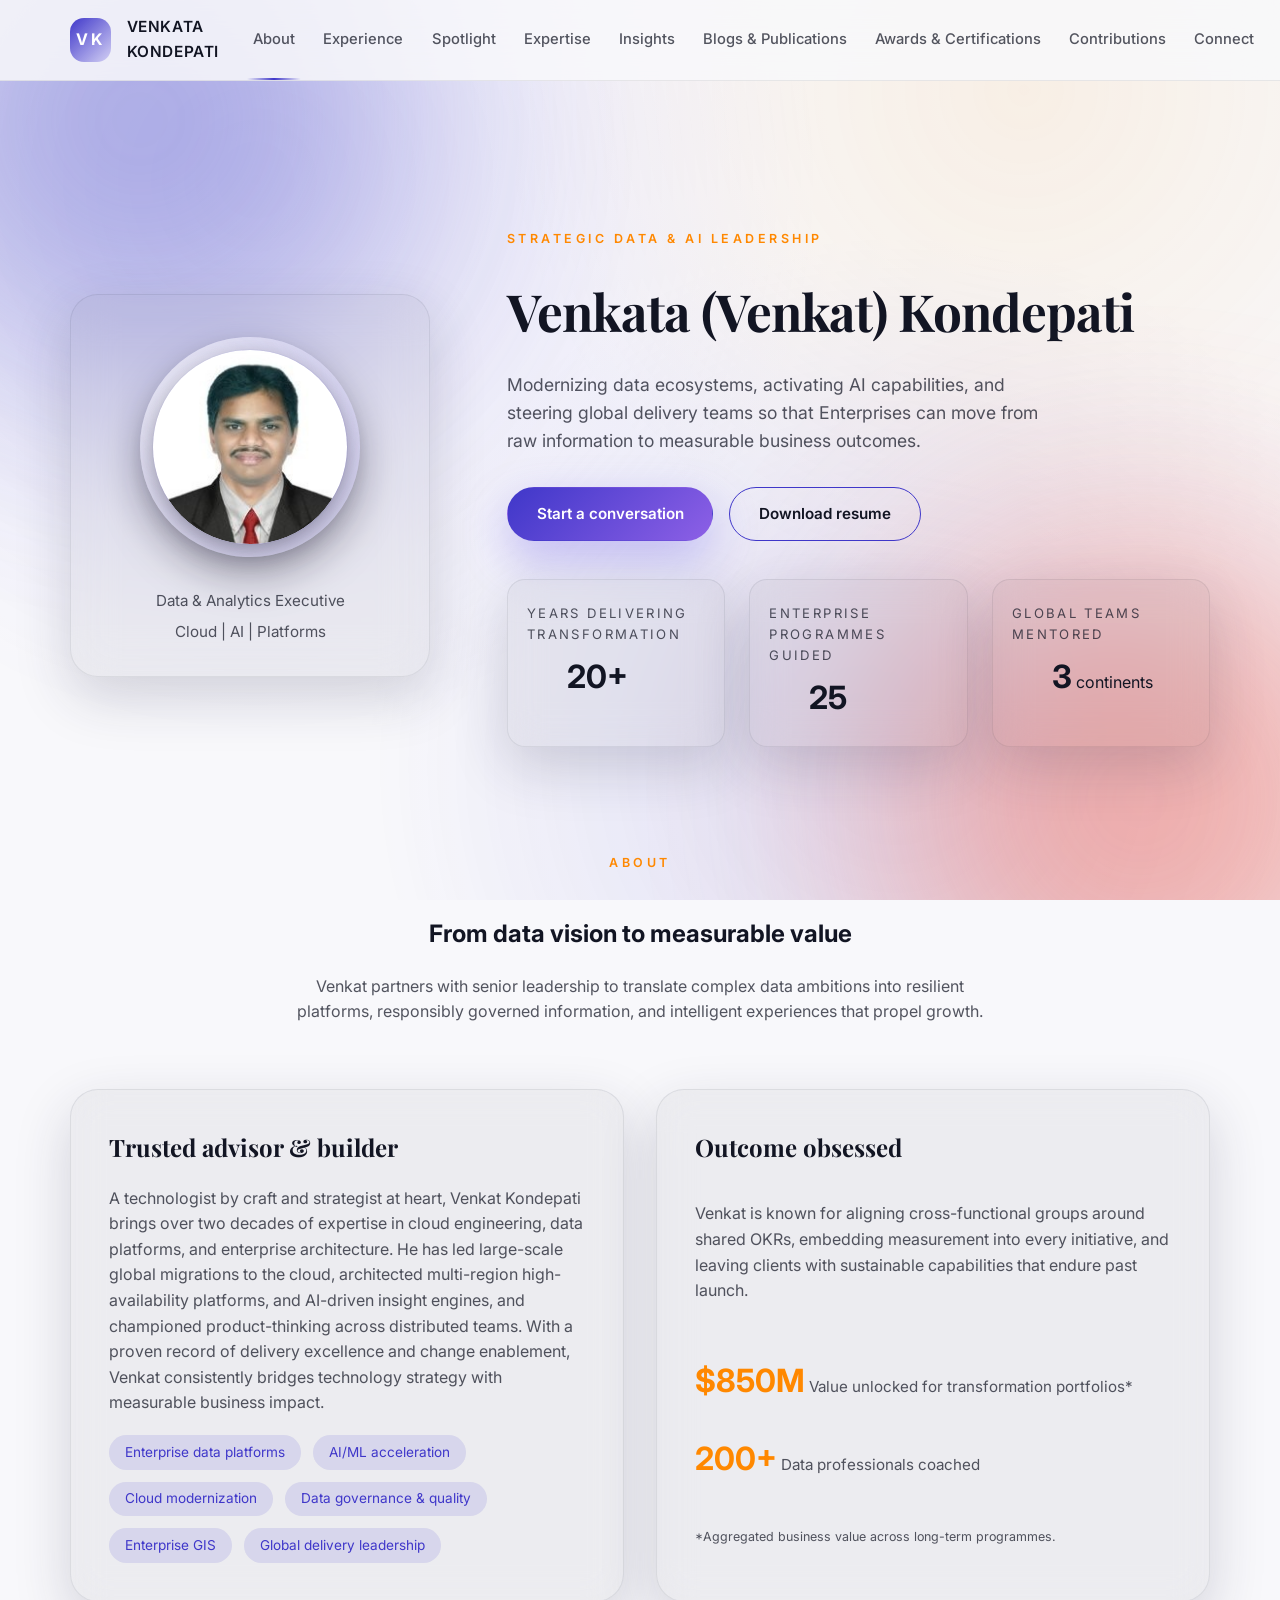
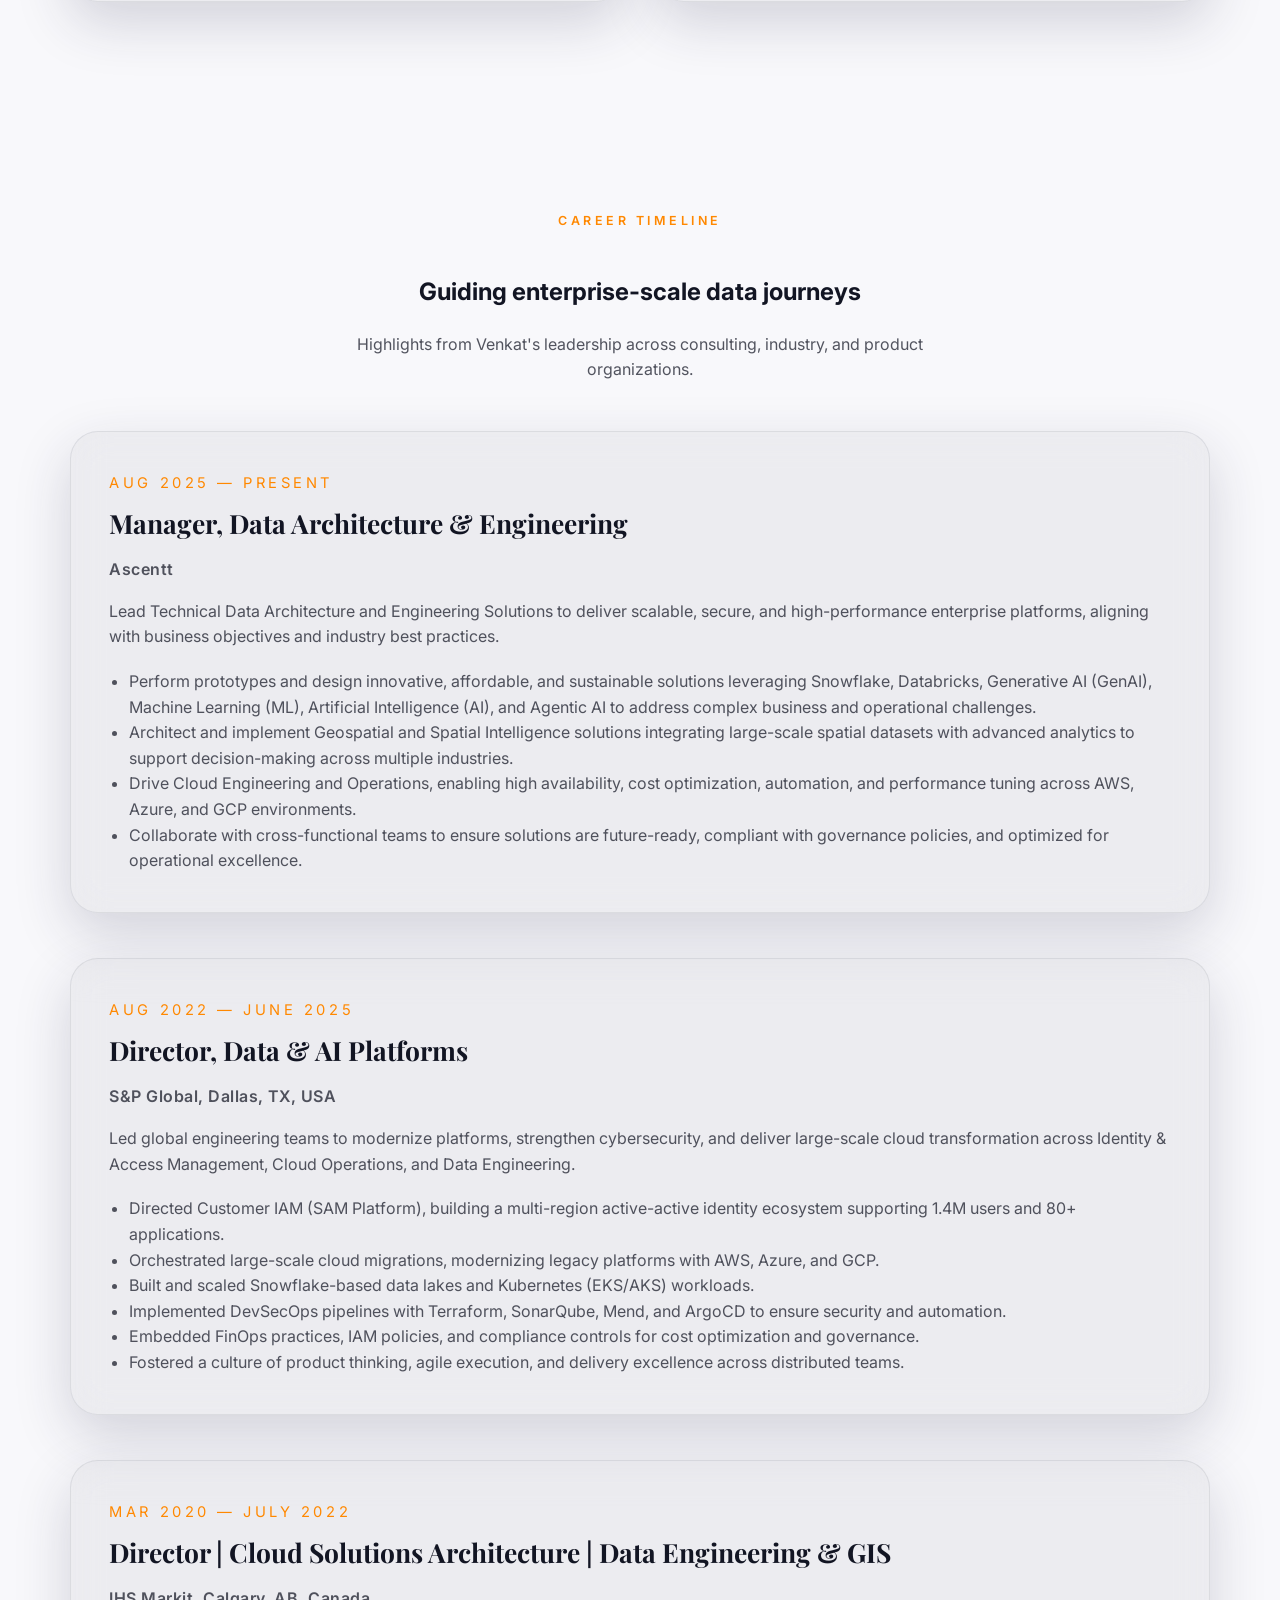
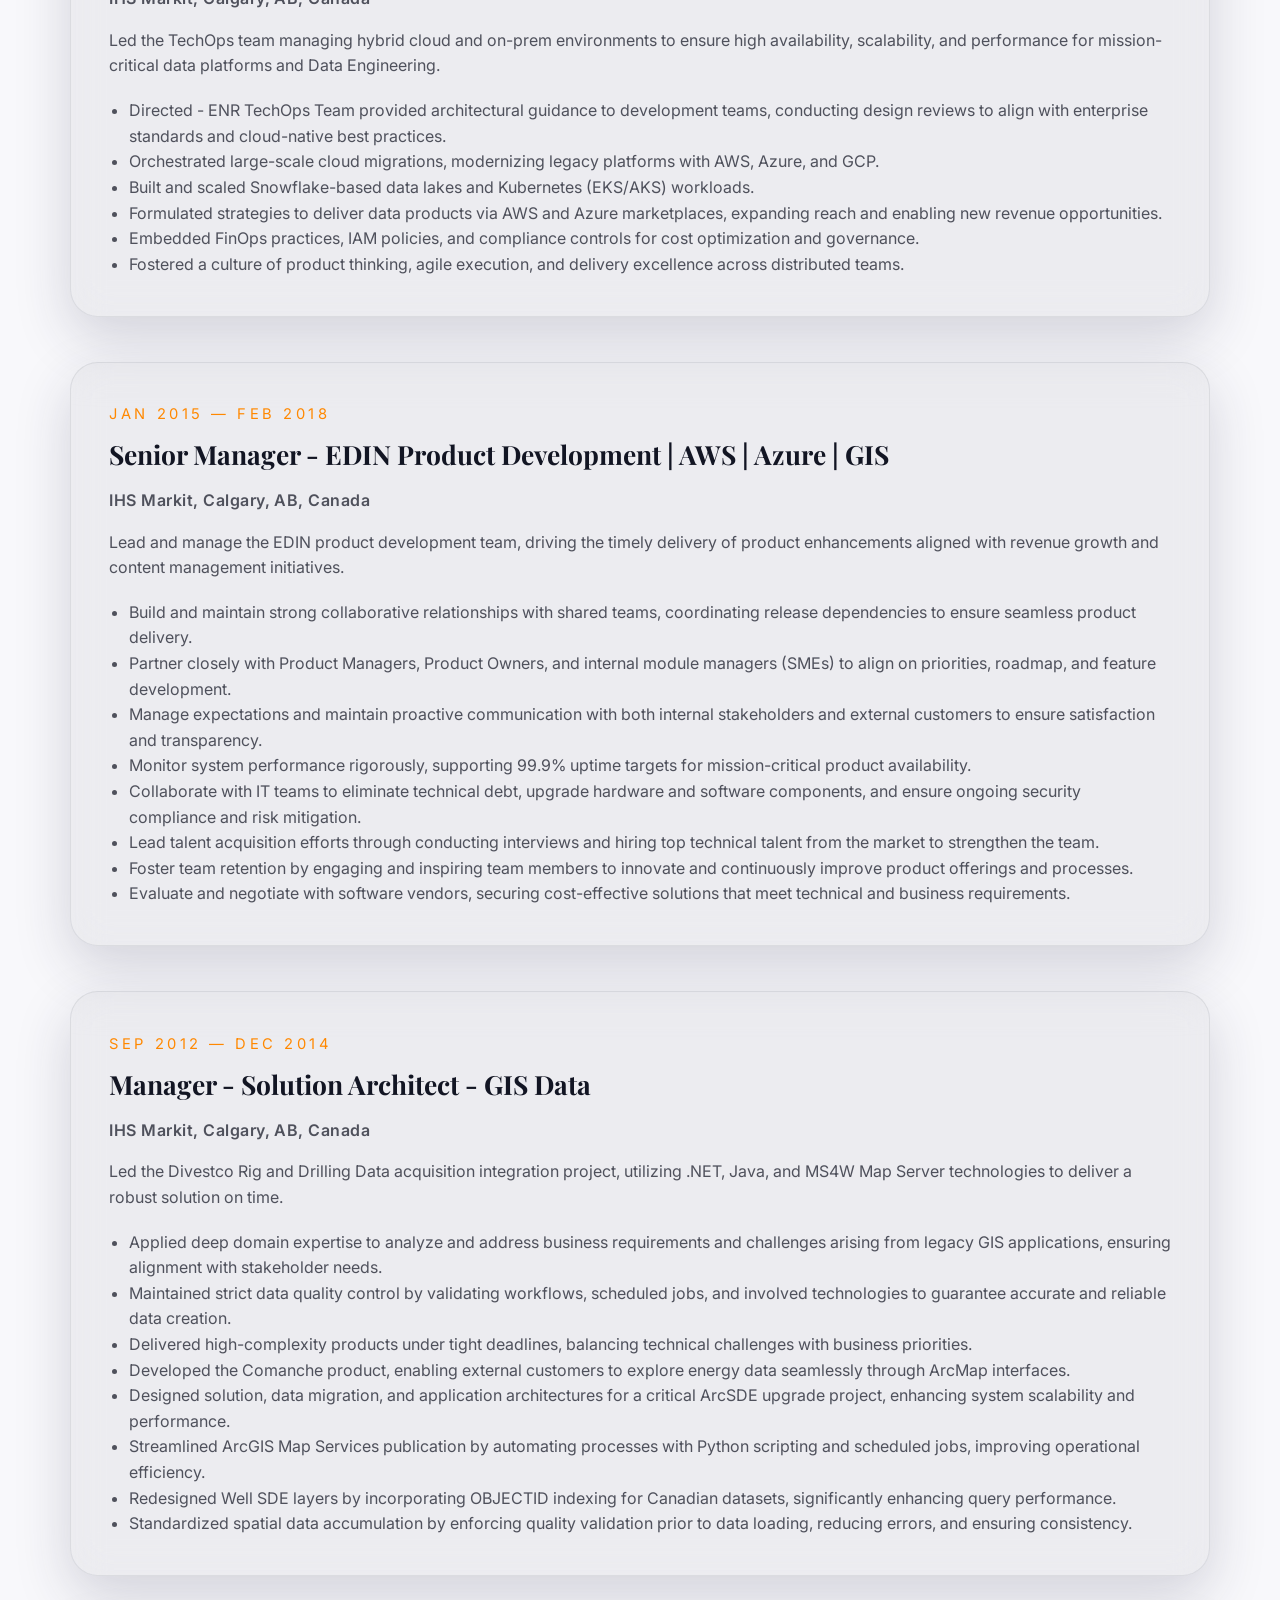
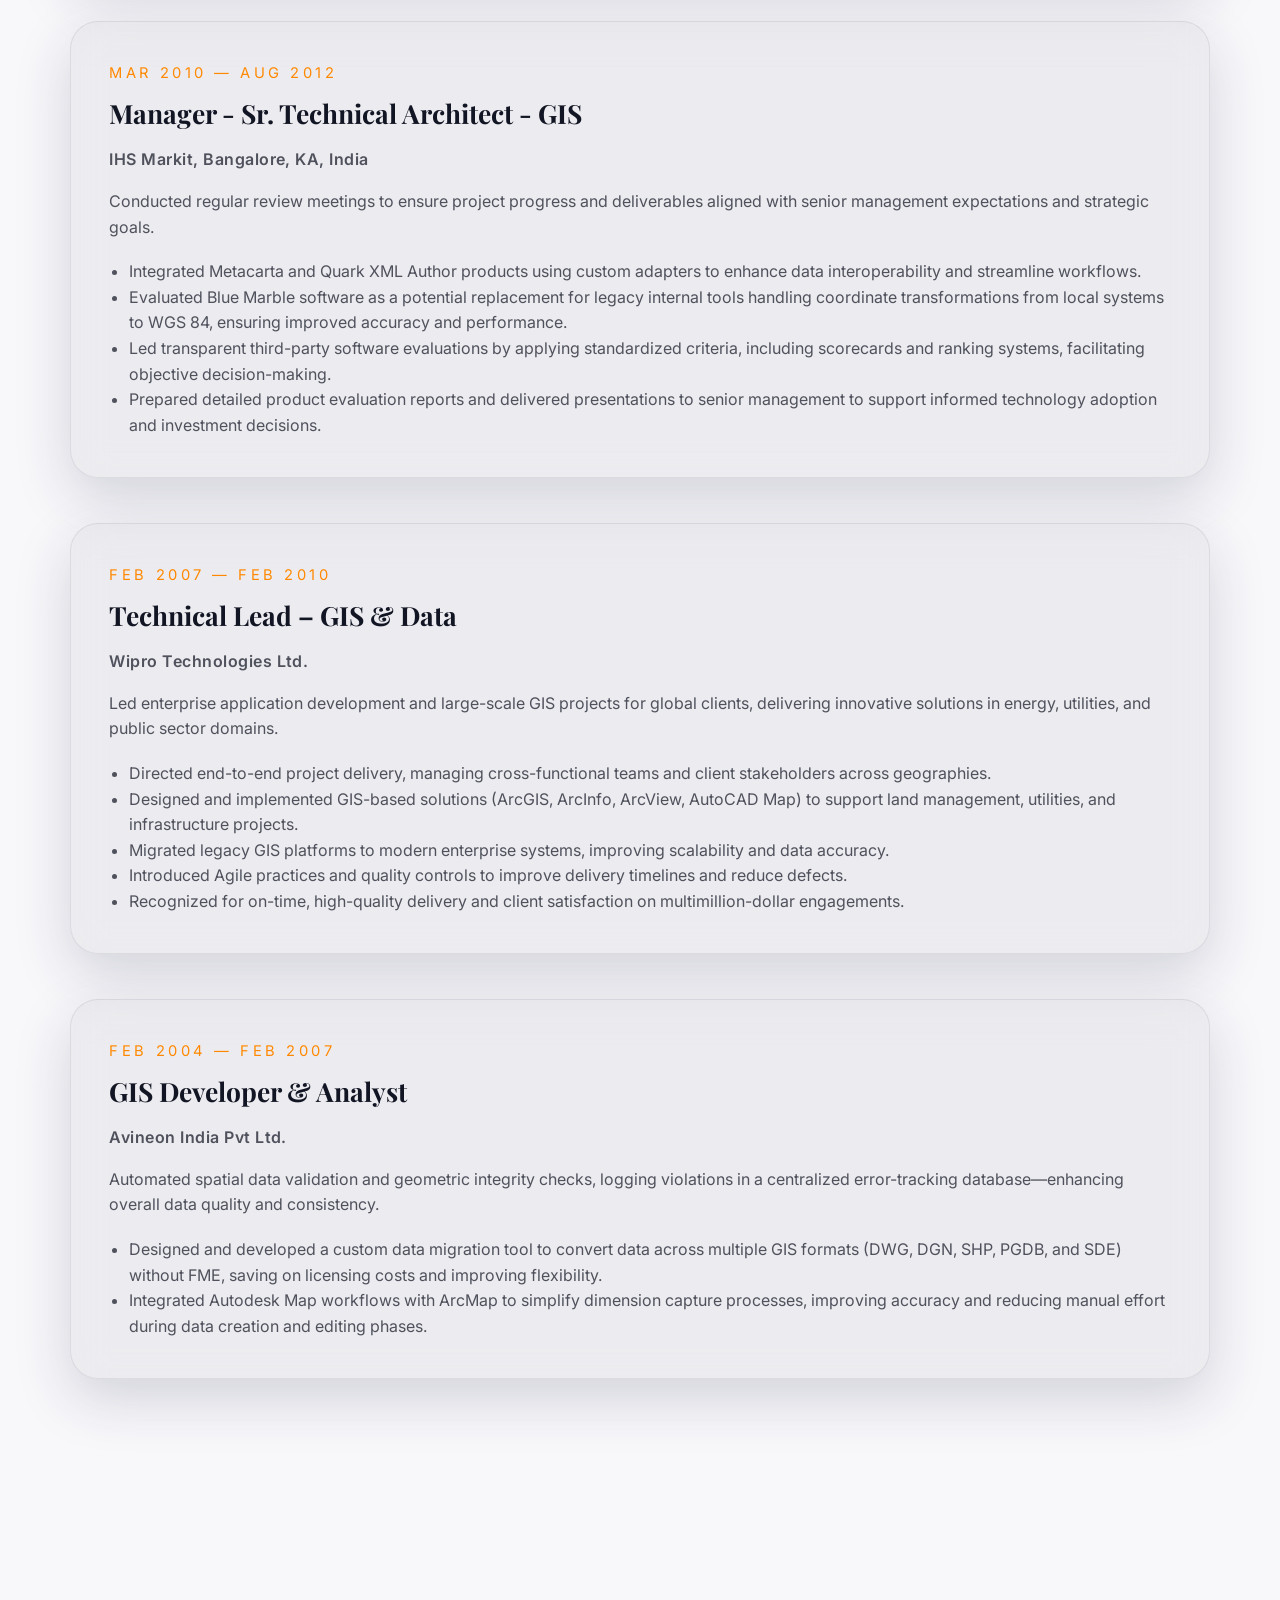
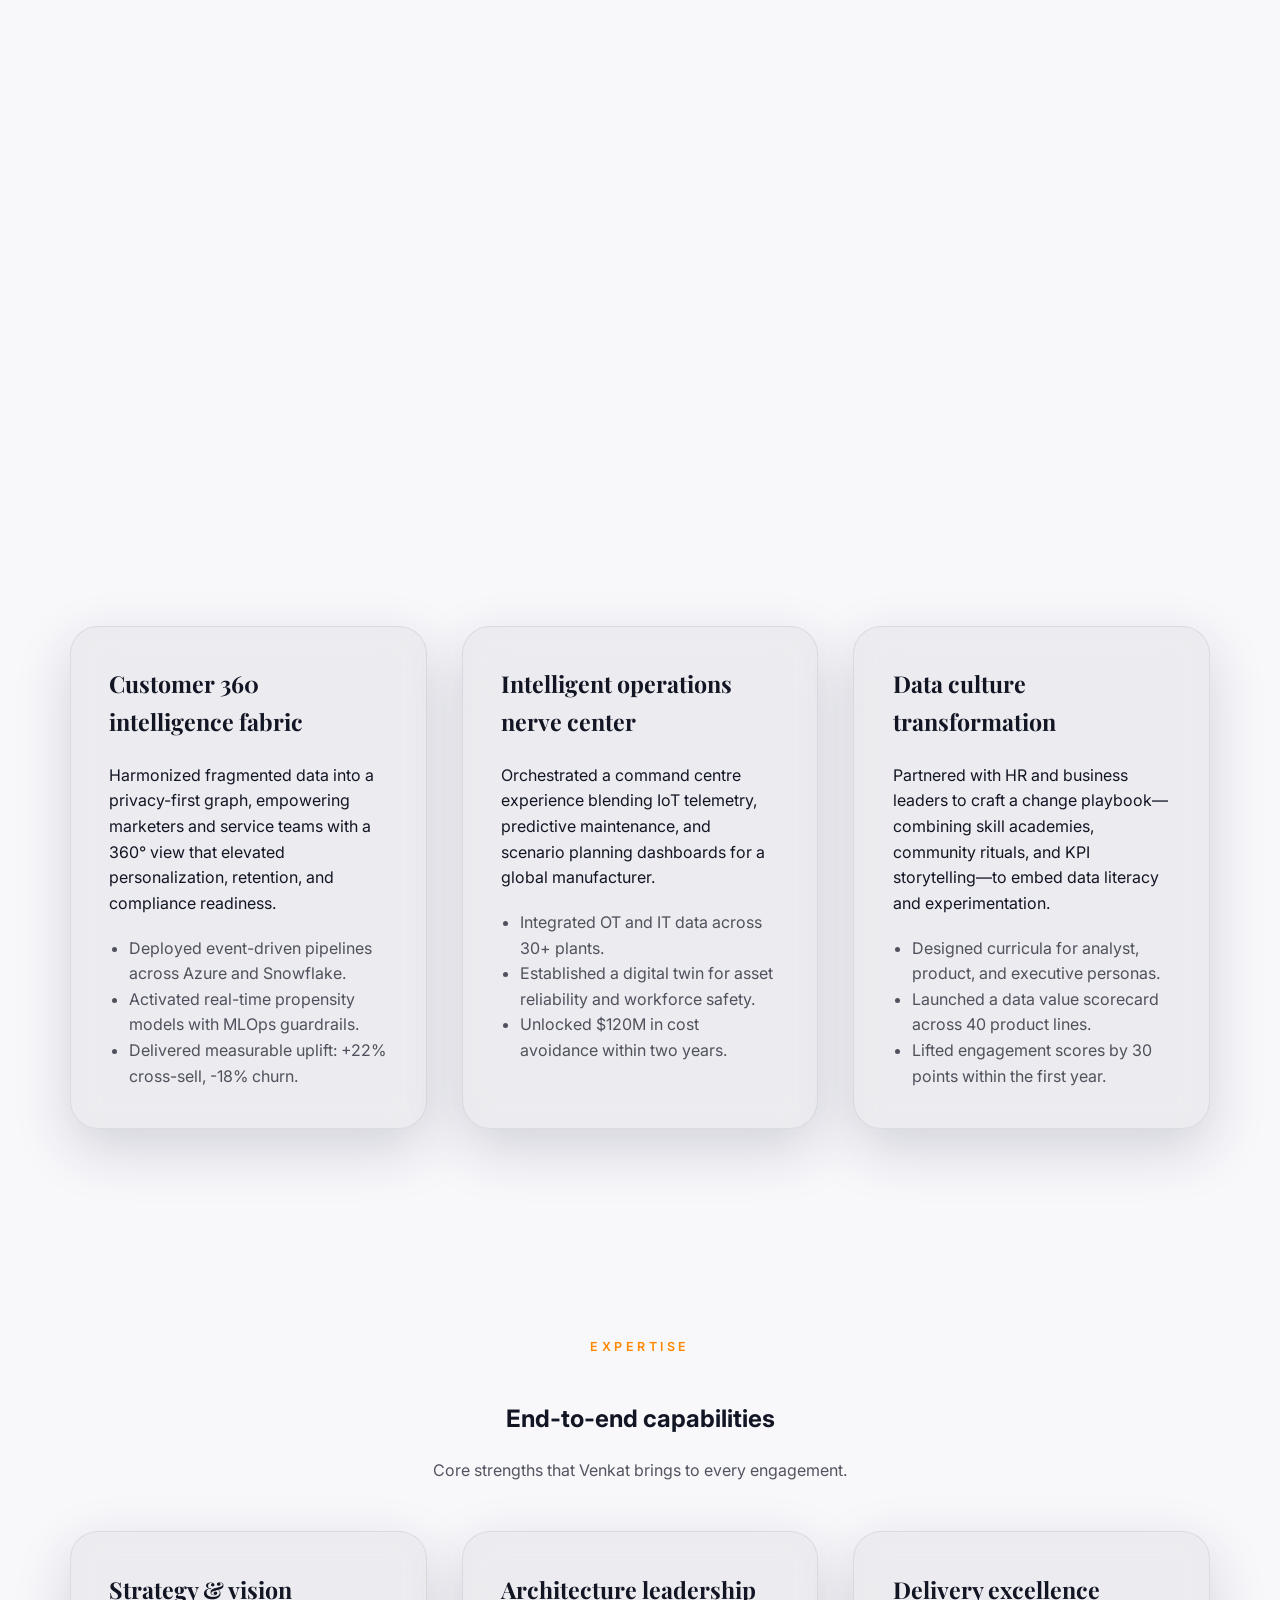
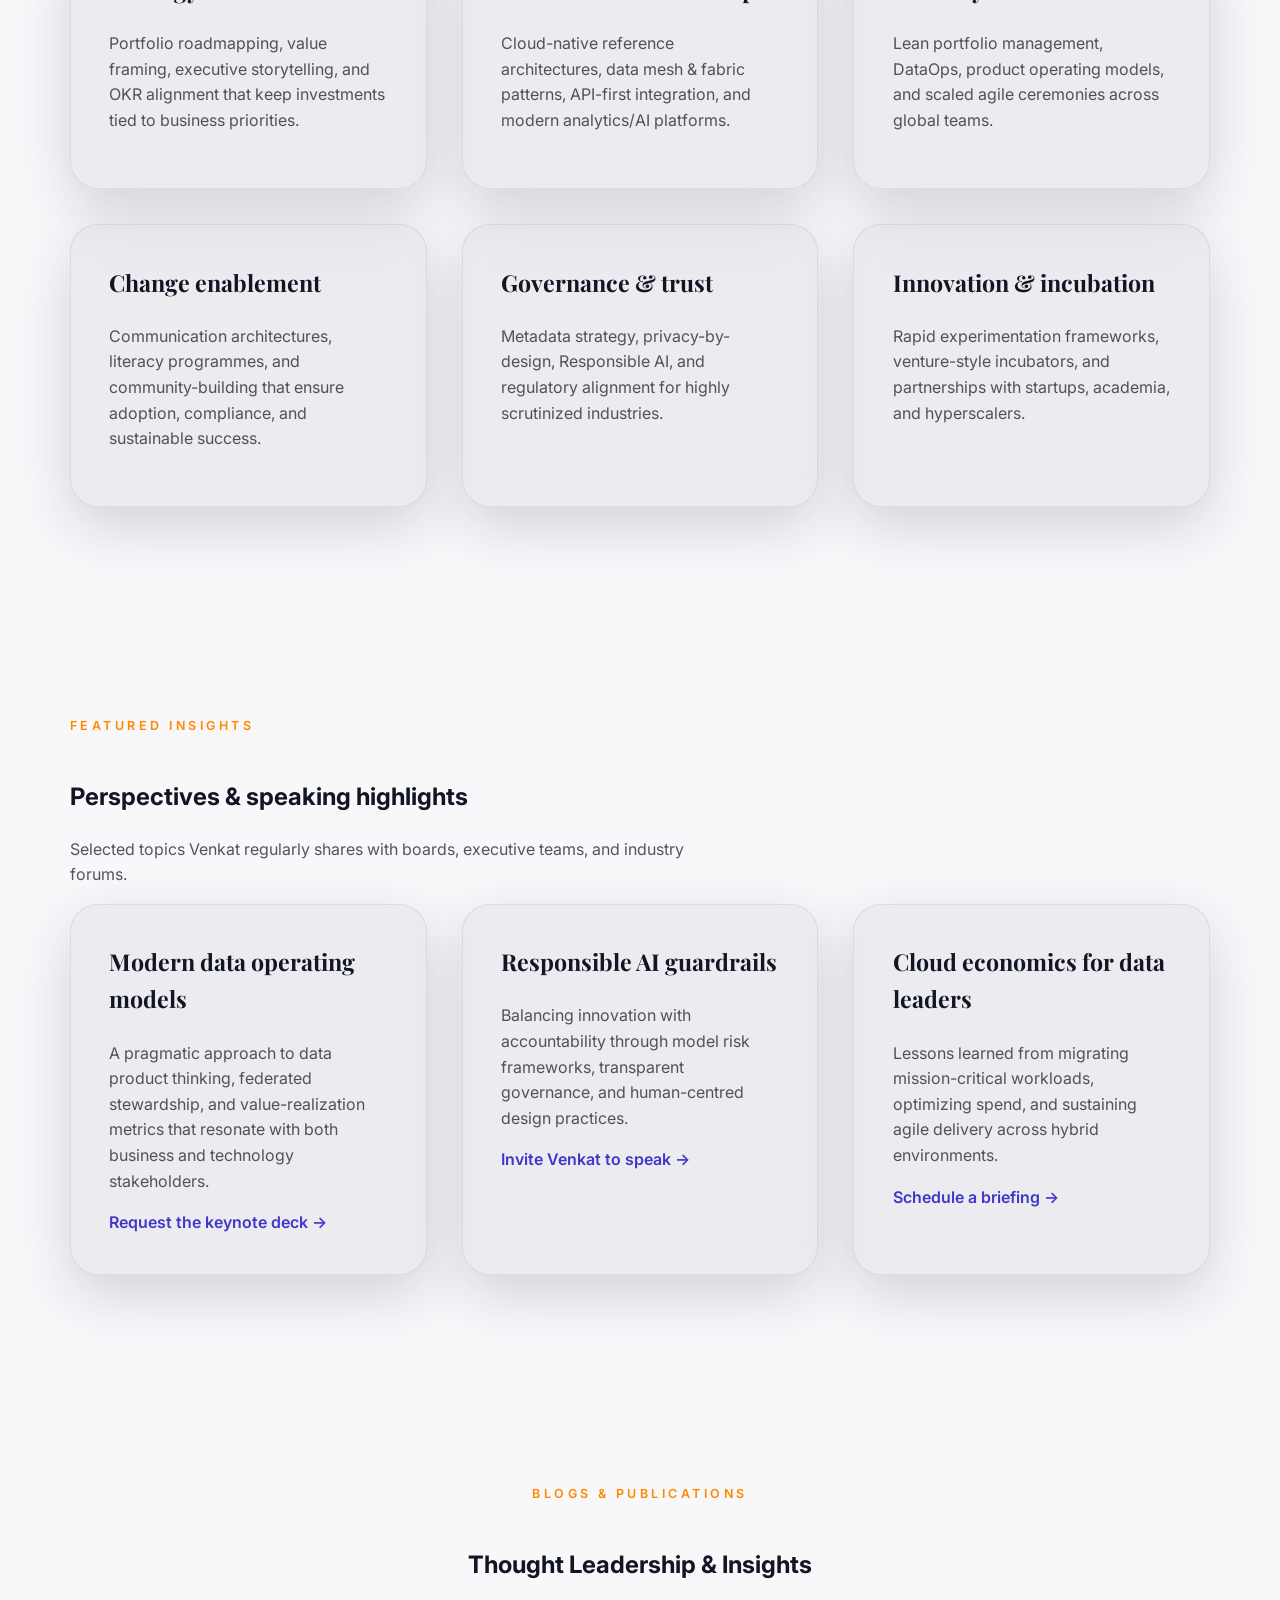
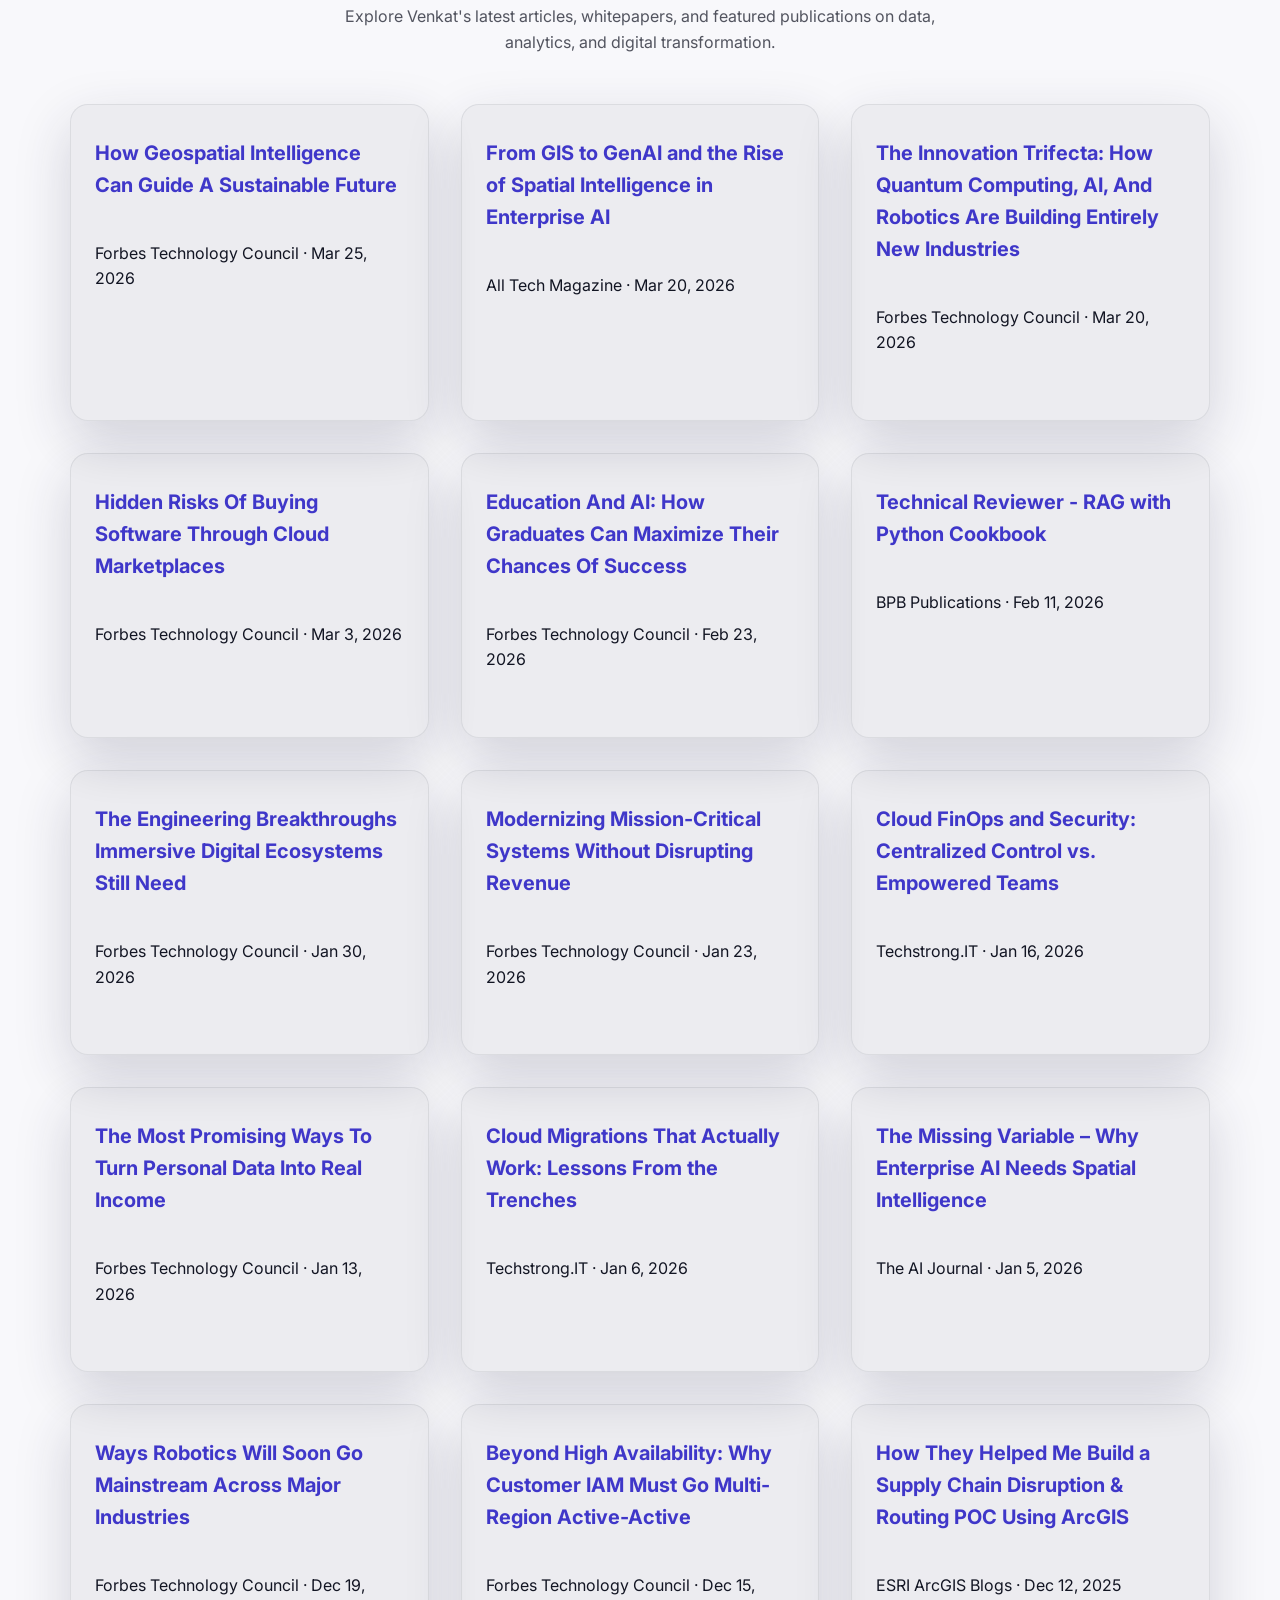
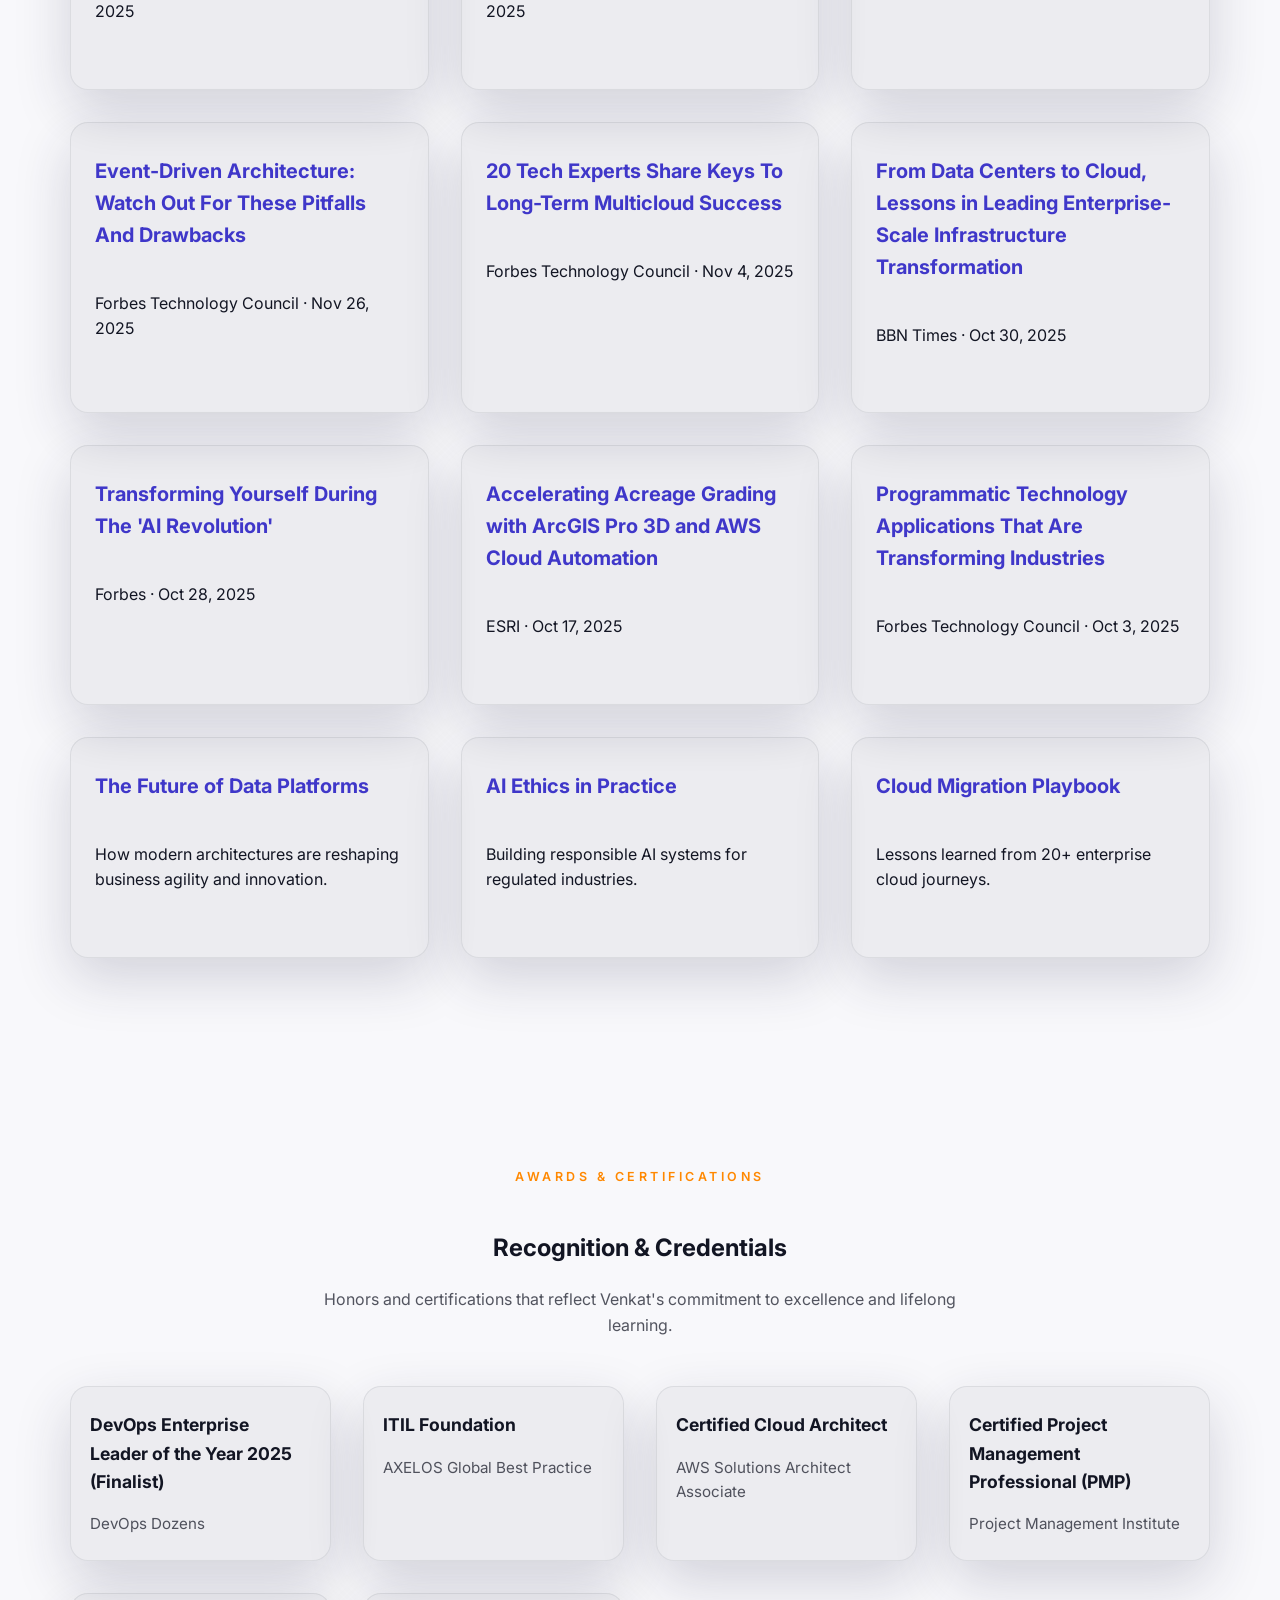
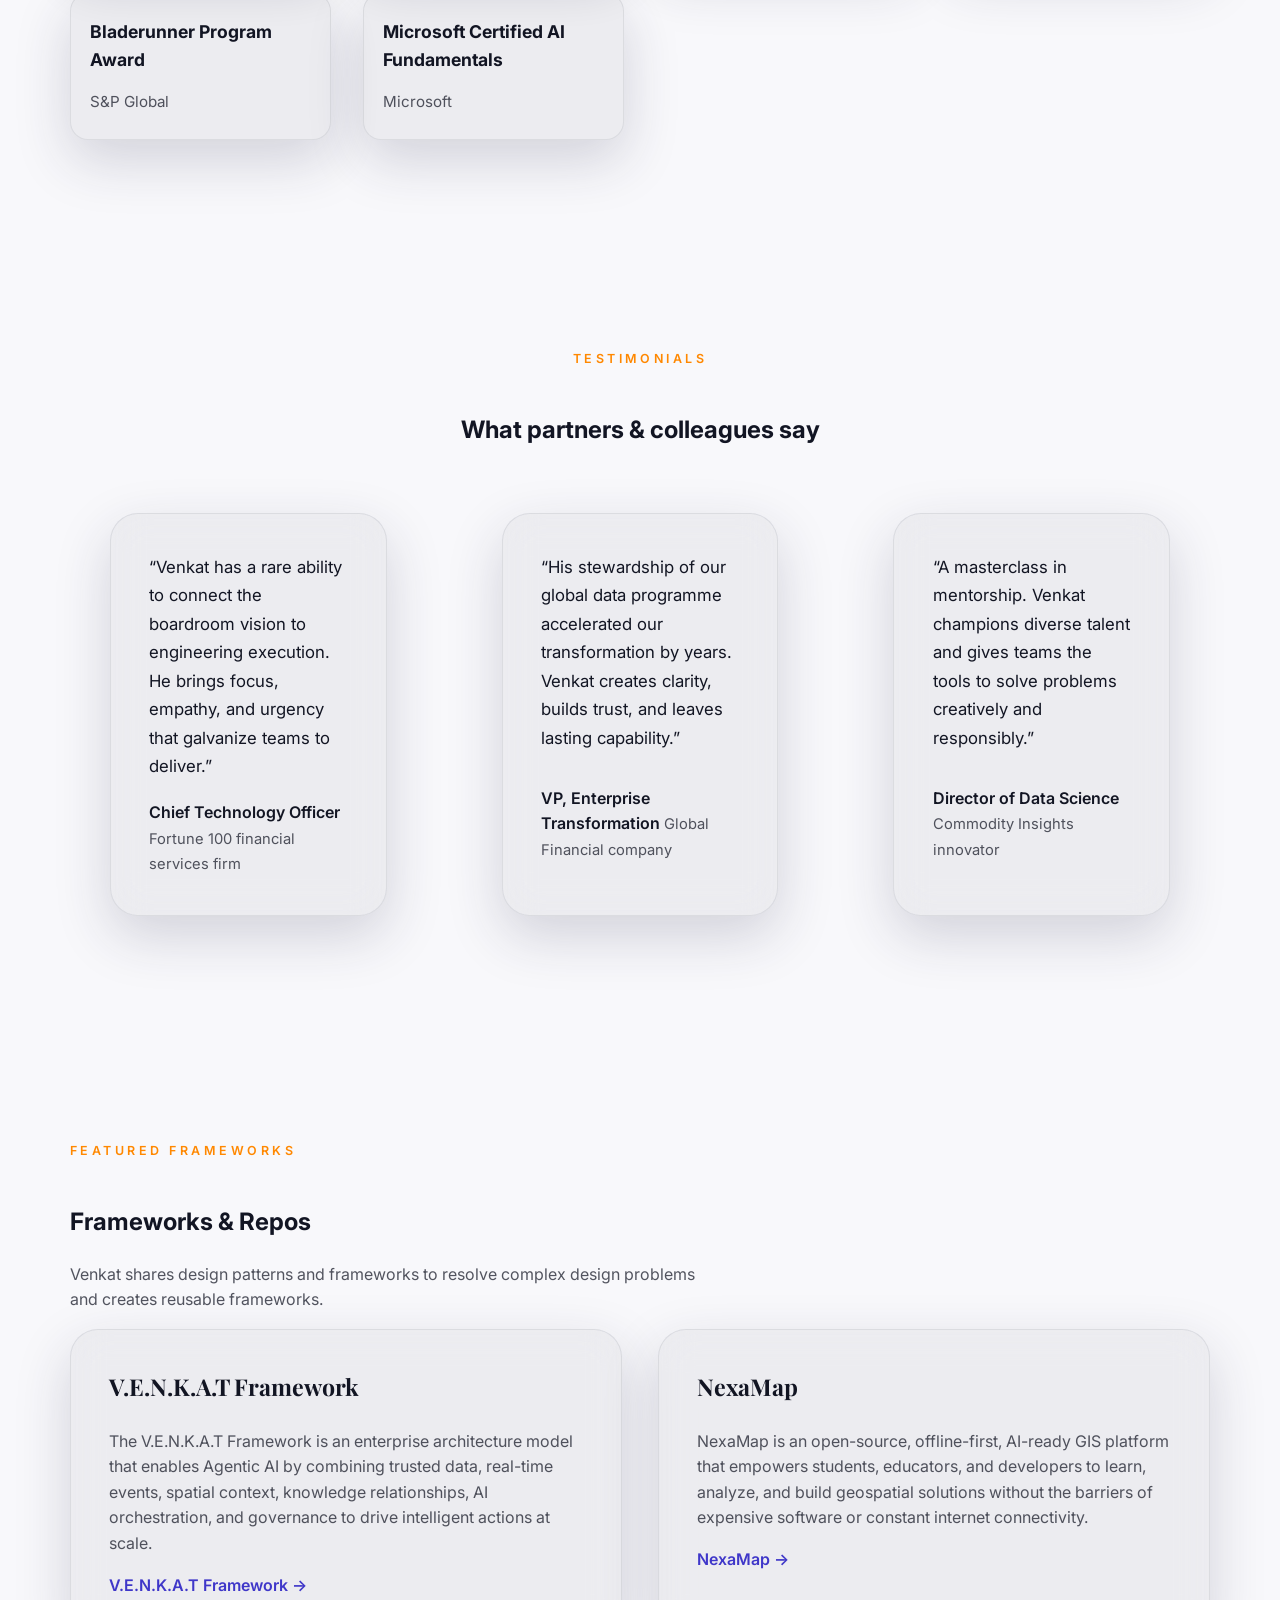
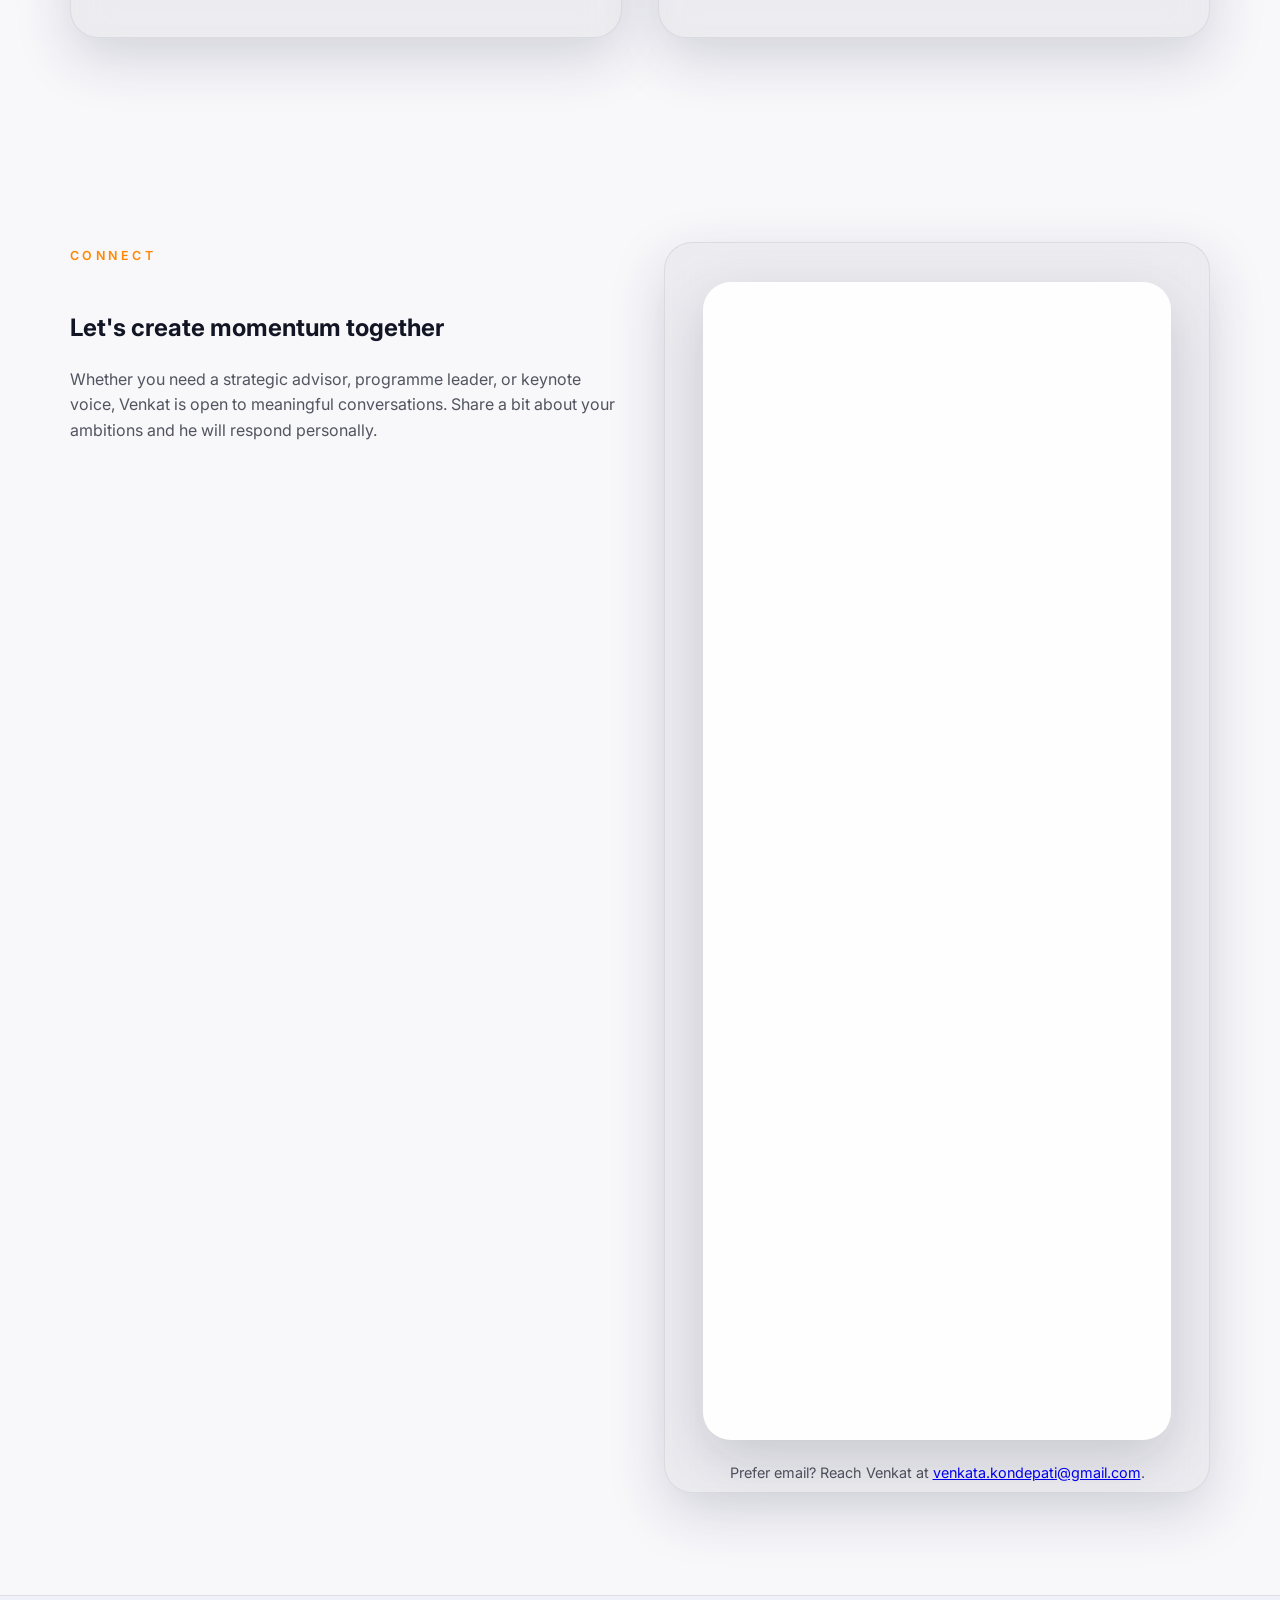
==== index.html @ 0f09ebf2 "Update index.html" ====
<!DOCTYPE html>
<html lang="en" data-theme="light">

<head>
  <meta charset="utf-8" />
  <meta name="viewport" content="width=device-width, initial-scale=1" />
  <meta name="description"
    content="Portfolio website for Venkata (Venkat) Kondepati – data, analytics, and cloud transformation leader." />
  <title>Venkata Kondepati | Data &amp; Cloud Transformation Leader</title>
  <link rel="preconnect" href="https://fonts.googleapis.com" />
  <link rel="preconnect" href="https://fonts.gstatic.com" crossorigin />
  <link
    href="https://fonts.googleapis.com/css2?family=Inter:wght@300;400;500;600;700;900&family=Playfair+Display:wght@600;700&display=swap"
    rel="stylesheet" />
  <link rel="stylesheet" href="styles/main.css" />
  <link rel="icon" type="image/svg+xml" href="assets/favicon.svg" />
  <!-- Google tag (gtag.js) -->
  <script async src="https://www.googletagmanager.com/gtag/js?id=G-1QDC946LR4"></script>
  <script>
    window.dataLayer = window.dataLayer || [];
    function gtag(){dataLayer.push(arguments);}
    gtag('js', new Date());

    gtag('config', 'G-1QDC946LR4');
  </script>
</head>

<body>
  <div class="page-background" aria-hidden="true">
    <div class="gradient gradient-one"></div>
    <div class="gradient gradient-two"></div>
    <div class="noise"></div>
  </div>

  <header class="site-header">
    <div class="container header-container">
      <a class="brand" href="#hero" aria-label="Venkata Kondepati home">
        <span class="brand-symbol">VK</span>
        <span class="brand-text">Venkata Kondepati</span>
      </a>
      <button class="nav-toggle" type="button" aria-expanded="false" aria-controls="primary-navigation">
        <span class="sr-only">Toggle navigation</span>
        <span class="nav-toggle-bar"></span>
        <span class="nav-toggle-bar"></span>
        <span class="nav-toggle-bar"></span>
      </button>
      <nav id="primary-navigation" class="site-nav" aria-label="Primary navigation">
        <ul>
          <li><a href="#about">About</a></li>
          <li><a href="#experience">Experience</a></li>
          <li><a href="#spotlight">Spotlight</a></li>
          <li><a href="#expertise">Expertise</a></li>
          <li><a href="#insights">Insights</a></li>
          <li><a href="#blogs">Blogs & Publications</a></li>
          <li><a href="#awards">Awards & Certifications</a></li>
          <li><a href="#frameworks">Contributions</a></li>
          <li><a href="#contact">Connect</a></li>
        </ul>
        <button id="theme-toggle" class="theme-toggle" type="button" aria-label="Toggle dark mode">
          <span class="theme-icon">🌙</span>
        </button>
      </nav>
    </div>
  </header>

  <main>
    <section id="hero" class="hero">
      <div class="container hero-container">
        <div class="hero-portrait" aria-label="Stylised portrait of Venkata Kondepati">
          <div class="portrait-card">
            <div class="portrait-ring">
              <div class="portrait-glow"></div>
              <div class="portrait-image">
                <img src="assets/venkat.jpg" alt="Venkata Kondepati portrait" />
              </div>
            </div>
            <div class="portrait-caption">
              <span>Data &amp; Analytics Executive</span>
              <span>Cloud | AI | Platforms</span>
            </div>
          </div>
        </div>
        <div class="hero-intro">
          <span class="eyebrow">Strategic data &amp; AI leadership</span>
          <h1>Venkata (Venkat) Kondepati</h1>
          <p>
            Modernizing data ecosystems, activating AI capabilities, and steering global delivery teams so that
            Enterprises can move from raw information to measurable business outcomes.
          </p>
          <div class="hero-actions">
            <a class="button primary" href="#contact">Start a conversation</a>
            <a class="button ghost" href="assets/venkata-kondepati-resume.pdf" download>Download resume</a>
          </div>
          <dl class="hero-stats" aria-label="Career highlights">
            <div>
              <dt>Years delivering transformation</dt>
              <dd><span class="stat-number">20+</span></dd>
            </div>
            <div>
              <dt>Enterprise programmes guided</dt>
              <dd><span class="stat-number">25</span></dd>
            </div>
            <div>
              <dt>Global teams mentored</dt>
              <dd><span class="stat-number">3</span> continents</dd>
            </div>
          </dl>
        </div>
      </div>
    </section>

    <section id="about" class="section about">
      <div class="container">
        <div class="section-header">
          <span class="eyebrow">About</span>
          <h2>From data vision to measurable value</h2>
          <p>
            Venkat partners with senior leadership to translate complex data ambitions into resilient
            platforms, responsibly governed information, and intelligent experiences that propel growth.
          </p>
        </div>
        <div class="section-body">
          <article class="about-card">
            <h3>Trusted advisor &amp; builder</h3>
            <p>
              A technologist by craft and strategist at heart, Venkat Kondepati brings over two decades of expertise in
              cloud engineering, data platforms,
              and enterprise architecture. He has led large-scale global migrations to the cloud, architected
              multi-region high-availability platforms, and
              AI-driven insight engines, and championed product-thinking across distributed teams. With a proven record
              of delivery excellence and
              change enablement, Venkat consistently bridges technology strategy with measurable business impact.
            </p>
            <ul class="chip-list">
              <li>Enterprise data platforms</li>
              <li>AI/ML acceleration</li>
              <li>Cloud modernization</li>
              <li>Data governance &amp; quality</li>
              <li>Enterprise GIS</li>
              <li>Global delivery leadership</li>
            </ul>
          </article>
          <article class="about-card">
            <h3>Outcome obsessed</h3>
            <p>
              Venkat is known for aligning cross-functional groups around shared OKRs, embedding measurement into
              every initiative, and leaving clients with sustainable capabilities that endure past launch.
            </p>
            <div class="impact-grid">
              <div>
                <span class="impact-number">$850M</span>
                <span class="impact-caption">Value unlocked for transformation portfolios*</span>
              </div>
              <div>
                <span class="impact-number">200+</span>
                <span class="impact-caption">Data professionals coached</span>
              </div>
            </div>
            <p class="footnote">*Aggregated business value across long-term programmes.</p>
          </article>
        </div>
      </div>
    </section>

    <section id="experience" class="section experience">
      <div class="container">
        <div class="section-header centered">
          <span class="eyebrow">Career timeline</span>
          <h2>Guiding enterprise-scale data journeys</h2>
          <p>
            Highlights from Venkat's leadership across consulting, industry, and product organizations.
          </p>
        </div>
        <div class="timeline">
          <article class="timeline-item">
            <span class="timeline-year">Aug 2025 — Present</span>
            <h3>Manager, Data Architecture &amp; Engineering</h3>
            <p class="timeline-organization">Ascentt</p>
            <p>
              Lead Technical Data Architecture and Engineering Solutions to deliver scalable, secure, and
              high-performance enterprise platforms, aligning with business objectives and industry best practices.
            </p>
            <ul>
              <li>Perform prototypes and design innovative, affordable, and sustainable solutions leveraging Snowflake,
                Databricks, Generative AI (GenAI), Machine Learning (ML), Artificial Intelligence (AI), and Agentic AI
                to address complex business and operational challenges.</li>
              <li>Architect and implement Geospatial and Spatial Intelligence solutions integrating large-scale spatial
                datasets with advanced analytics to support decision-making across multiple industries.</li>
              <li>Drive Cloud Engineering and Operations, enabling high availability, cost optimization, automation, and
                performance tuning across AWS, Azure, and GCP environments.</li>
              <li>Collaborate with cross-functional teams to ensure solutions are future-ready, compliant with
                governance policies, and optimized for operational excellence.</li>
            </ul>
          </article>
          
          <article class="timeline-item">
            <span class="timeline-year">Aug 2022 — June 2025</span>
            <h3>Director, Data &amp; AI Platforms</h3>
            <p class="timeline-organization">S&P Global, Dallas, TX, USA</p>
            <p>
              Led global engineering teams to modernize platforms, strengthen cybersecurity, and deliver large-scale
              cloud transformation across Identity & Access Management, Cloud Operations, and Data Engineering.
            </p>
            <ul>
              <li>Directed Customer IAM (SAM Platform), building a multi-region active-active identity ecosystem
                supporting 1.4M users and 80+ applications.</li>
              <li>Orchestrated large-scale cloud migrations, modernizing legacy platforms with AWS, Azure, and GCP.</li>
              <li>Built and scaled Snowflake-based data lakes and Kubernetes (EKS/AKS) workloads.</li>
              <li>Implemented DevSecOps pipelines with Terraform, SonarQube, Mend, and ArgoCD to ensure security and
                automation.</li>
              <li>Embedded FinOps practices, IAM policies, and compliance controls for cost optimization and governance.
              </li>
              <li>Fostered a culture of product thinking, agile execution, and delivery excellence across distributed
                teams.</li>
            </ul>
          </article>

          <article class="timeline-item">
            <span class="timeline-year">Mar 2020 — July 2022</span>
            <h3>Director | Cloud Solutions Architecture | Data Engineering &amp; GIS </h3>
            <p class="timeline-organization">IHS Markit, Calgary, AB, Canada</p>
            <p>
              Led the TechOps team managing hybrid cloud and on-prem environments to ensure high availability, scalability, and performance for mission-critical data platforms and Data Engineering.
            </p>
            <ul>
              <li>Directed - ENR TechOps Team provided architectural guidance to development teams, conducting design reviews to align with enterprise standards and cloud-native best practices.</li>
              <li>Orchestrated large-scale cloud migrations, modernizing legacy platforms with AWS, Azure, and GCP.</li>
              <li>Built and scaled Snowflake-based data lakes and Kubernetes (EKS/AKS) workloads.</li>
              <li>Formulated strategies to deliver data products via AWS and Azure marketplaces, expanding reach and enabling new revenue opportunities.</li>
              <li>Embedded FinOps practices, IAM policies, and compliance controls for cost optimization and governance.
              </li>
              <li>Fostered a culture of product thinking, agile execution, and delivery excellence across distributed
                teams.</li>
            </ul>
          </article>

          <article class="timeline-item">
            <span class="timeline-year">Jan 2015 — Feb 2018</span>
            <h3>Senior Manager - EDIN Product Development | AWS | Azure | GIS </h3>
            <p class="timeline-organization">IHS Markit, Calgary, AB, Canada</p>
            <p>
              Lead and manage the EDIN product development team, driving the timely delivery of product enhancements aligned with revenue growth and content management initiatives.
            </p>
            <ul>
              <li>Build and maintain strong collaborative relationships with shared teams, coordinating release dependencies to ensure seamless product delivery.</li>
              <li>Partner closely with Product Managers, Product Owners, and internal module managers (SMEs) to align on priorities, roadmap, and feature development.</li>
              <li>Manage expectations and maintain proactive communication with both internal stakeholders and external customers to ensure satisfaction and transparency.</li>
              <li>Monitor system performance rigorously, supporting 99.9% uptime targets for mission-critical product availability.</li>
              <li>Collaborate with IT teams to eliminate technical debt, upgrade hardware and software components, and ensure ongoing security compliance and risk mitigation.</li>
              <li>Lead talent acquisition efforts through conducting interviews and hiring top technical talent from the market to strengthen the team.</li>
              <li>Foster team retention by engaging and inspiring team members to innovate and continuously improve product offerings and processes.</li>
              <li>Evaluate and negotiate with software vendors, securing cost-effective solutions that meet technical and business requirements.</li>
            </ul>
          </article>

          <article class="timeline-item">
            <span class="timeline-year">Sep 2012 — Dec 2014</span>
            <h3>Manager - Solution Architect - GIS Data </h3>
            <p class="timeline-organization">IHS Markit, Calgary, AB, Canada</p>
            <p>
              Led the Divestco Rig and Drilling Data acquisition integration project, utilizing .NET, Java, and MS4W Map Server technologies to deliver a robust solution on time.
            </p>
            <ul>
              <li>Applied deep domain expertise to analyze and address business requirements and challenges arising from legacy GIS applications, ensuring alignment with stakeholder needs.</li>
              <li>Maintained strict data quality control by validating workflows, scheduled jobs, and involved technologies to guarantee accurate and reliable data creation.</li>
              <li>Delivered high-complexity products under tight deadlines, balancing technical challenges with business priorities.</li>
              <li>Developed the Comanche product, enabling external customers to explore energy data seamlessly through ArcMap interfaces.</li>
              <li>Designed solution, data migration, and application architectures for a critical ArcSDE upgrade project, enhancing system scalability and performance.</li>
              <li>Streamlined ArcGIS Map Services publication by automating processes with Python scripting and scheduled jobs, improving operational efficiency.</li>
              <li>Redesigned Well SDE layers by incorporating OBJECTID indexing for Canadian datasets, significantly enhancing query performance.</li>
              <li>Standardized spatial data accumulation by enforcing quality validation prior to data loading, reducing errors, and ensuring consistency.</li>
            </ul>
          </article>

          <article class="timeline-item">
            <span class="timeline-year">Mar 2010 — Aug 2012</span>
            <h3>Manager - Sr. Technical Architect - GIS </h3>
            <p class="timeline-organization">IHS Markit, Bangalore, KA, India</p>
            <p>
              Conducted regular review meetings to ensure project progress and deliverables aligned with senior management expectations and strategic goals.
            </p>
            <ul>
              <li>Integrated Metacarta and Quark XML Author products using custom adapters to enhance data interoperability and streamline workflows.</li>
              <li>Evaluated Blue Marble software as a potential replacement for legacy internal tools handling coordinate transformations from local systems to WGS 84, ensuring improved accuracy and performance.</li>
              <li>Led transparent third-party software evaluations by applying standardized criteria, including scorecards and ranking systems, facilitating objective decision-making.</li>
              <li>Prepared detailed product evaluation reports and delivered presentations to senior management to support informed technology adoption and investment decisions.</li>
            </ul>
          </article>

          <article class="timeline-item">
            <span class="timeline-year">Feb 2007 — Feb 2010</span>
            <h3>Technical Lead – GIS &amp; Data</h3>
            <p class="timeline-organization">Wipro Technologies Ltd.</p>
            <p>
              Led enterprise application development and large-scale GIS projects for global clients, delivering
              innovative solutions in energy, utilities, and public sector domains.
            </p>
            <ul>
              <li>Directed end-to-end project delivery, managing cross-functional teams and client stakeholders across
                geographies.</li>
              <li>Designed and implemented GIS-based solutions (ArcGIS, ArcInfo, ArcView, AutoCAD Map) to support land
                management, utilities, and infrastructure projects.</li>
              <li>Migrated legacy GIS platforms to modern enterprise systems, improving scalability and data accuracy.
              </li>
              <li>Introduced Agile practices and quality controls to improve delivery timelines and reduce defects.</li>
              <li>Recognized for on-time, high-quality delivery and client satisfaction on multimillion-dollar
                engagements.</li>
            </ul>
          </article>

          <article class="timeline-item">
            <span class="timeline-year">Feb 2004 — Feb 2007</span>
            <h3>GIS Developer &amp; Analyst</h3>
            <p class="timeline-organization">Avineon India Pvt Ltd.</p>
            <p>
              Automated spatial data validation and geometric integrity checks,
              logging violations in a centralized error-tracking database—enhancing overall data quality and
              consistency.
            </p>
            <ul>
              <li>Designed and developed a custom data migration tool to convert data across multiple GIS formats (DWG,
                DGN, SHP, PGDB, and SDE) without FME, saving on licensing costs and improving flexibility.</li>
              <li>Integrated Autodesk Map workflows with ArcMap to simplify dimension capture processes, improving
                accuracy and reducing manual effort during data creation and editing phases.</li>
            </ul>
          </article>

          <article class="timeline-item">
            <span class="timeline-year">Apr 2001 — Feb 2004</span>
            <h3>CAD &amp; GIS Engineer</h3>
            <p class="timeline-organization">Trigeo Technologies Pvt Ltd.</p>
            <p>
              Conducted comprehensive quality control and accuracy verification to ensure data integrity and alignment
              with engineering standards.
              Led and mentored a team of GIS analysts, providing day-to-day supervision, technical training, and
              performance feedback to deliver high-quality geospatial deliverables on schedule.
            </p>
            <ul>
              <li>Digitized stormwater pipeline networks using plat maps, survey drawings, and land base references,
                ensuring accurate and reliable infrastructure modeling for urban planning.</li>
              <li>Developed custom AML scripts to automate tasks such as annotation placement, layer clipping, and
                spatial alignment—reducing manual effort and improving production speed.</li>
            </ul>
          </article>

        </div>
      </div>
    </section>

    <section id="spotlight" class="section spotlight">
      <div class="container">
        <div class="section-header">
          <span class="eyebrow">Spotlight</span>
          <h2>Signature programmes &amp; proof points</h2>
          <p>
            A snapshot of programmes that showcase Venkat's blend of strategy, architecture, and empathetic
            leadership.
          </p>
        </div>
        <div class="spotlight-grid">
          <article class="spotlight-card">
            <h3>Customer 360 intelligence fabric</h3>
            <p>
              Harmonized fragmented data into a privacy-first graph, empowering marketers and service teams with a
              360° view that elevated personalization, retention, and compliance readiness.
            </p>
            <ul>
              <li>Deployed event-driven pipelines across Azure and Snowflake.</li>
              <li>Activated real-time propensity models with MLOps guardrails.</li>
              <li>Delivered measurable uplift: +22% cross-sell, -18% churn.</li>
            </ul>
          </article>
          <article class="spotlight-card">
            <h3>Intelligent operations nerve center</h3>
            <p>
              Orchestrated a command centre experience blending IoT telemetry, predictive maintenance, and scenario
              planning dashboards for a global manufacturer.
            </p>
            <ul>
              <li>Integrated OT and IT data across 30+ plants.</li>
              <li>Established a digital twin for asset reliability and workforce safety.</li>
              <li>Unlocked $120M in cost avoidance within two years.</li>
            </ul>
          </article>
          <article class="spotlight-card">
            <h3>Data culture transformation</h3>
            <p>
              Partnered with HR and business leaders to craft a change playbook—combining skill academies, community
              rituals, and KPI storytelling—to embed data literacy and experimentation.
            </p>
            <ul>
              <li>Designed curricula for analyst, product, and executive personas.</li>
              <li>Launched a data value scorecard across 40 product lines.</li>
              <li>Lifted engagement scores by 30 points within the first year.</li>
            </ul>
          </article>
        </div>
      </div>
    </section>

    <section id="expertise" class="section expertise">
      <div class="container">
        <div class="section-header centered">
          <span class="eyebrow">Expertise</span>
          <h2>End-to-end capabilities</h2>
          <p>Core strengths that Venkat brings to every engagement.</p>
        </div>
        <div class="expertise-grid">
          <article class="expertise-card">
            <h3>Strategy &amp; vision</h3>
            <p>
              Portfolio roadmapping, value framing, executive storytelling, and OKR alignment that keep investments
              tied to business priorities.
            </p>
          </article>
          <article class="expertise-card">
            <h3>Architecture leadership</h3>
            <p>
              Cloud-native reference architectures, data mesh &amp; fabric patterns, API-first integration, and modern
              analytics/AI platforms.
            </p>
          </article>
          <article class="expertise-card">
            <h3>Delivery excellence</h3>
            <p>
              Lean portfolio management, DataOps, product operating models, and scaled agile ceremonies across global
              teams.
            </p>
          </article>
          <article class="expertise-card">
            <h3>Change enablement</h3>
            <p>
              Communication architectures, literacy programmes, and community-building that ensure adoption,
              compliance, and sustainable success.
            </p>
          </article>
          <article class="expertise-card">
            <h3>Governance &amp; trust</h3>
            <p>
              Metadata strategy, privacy-by-design, Responsible AI, and regulatory alignment for highly scrutinized
              industries.
            </p>
          </article>
          <article class="expertise-card">
            <h3>Innovation &amp; incubation</h3>
            <p>
              Rapid experimentation frameworks, venture-style incubators, and partnerships with startups, academia,
              and hyperscalers.
            </p>
          </article>
        </div>
      </div>
    </section>

    <section id="insights" class="section insights">
      <div class="container">
        <div class="section-header">
          <span class="eyebrow">Featured insights</span>
          <h2>Perspectives &amp; speaking highlights</h2>
          <p>Selected topics Venkat regularly shares with boards, executive teams, and industry forums.</p>
        </div>
        <div class="insight-grid">
          <article class="insight-card">
            <h3>Modern data operating models</h3>
            <p>
              A pragmatic approach to data product thinking, federated stewardship, and value-realization metrics that
              resonate with both business and technology stakeholders.
            </p>
            <a class="text-link" href="#contact">Request the keynote deck →</a>
          </article>
          <article class="insight-card">
            <h3>Responsible AI guardrails</h3>
            <p>
              Balancing innovation with accountability through model risk frameworks, transparent governance, and
              human-centred design practices.
            </p>
            <a class="text-link" href="#contact">Invite Venkat to speak →</a>
          </article>
          <article class="insight-card">
            <h3>Cloud economics for data leaders</h3>
            <p>
              Lessons learned from migrating mission-critical workloads, optimizing spend, and sustaining agile
              delivery across hybrid environments.
            </p>
            <a class="text-link" href="#contact">Schedule a briefing →</a>
          </article>
        </div>
      </div>
    </section>

    <section id="blogs" class="section blogs">
      <div class="container">
        <div class="section-header centered">
          <span class="eyebrow">Blogs & Publications</span>
          <h2>Thought Leadership & Insights</h2>
          <p>Explore Venkat's latest articles, whitepapers, and featured publications on data, analytics, and digital
            transformation.</p>
        </div>
        <div class="blog-list"> <!-- new here -->
          <!-- <article class="blog-card">
            <h3>
              <a href="#">
                title
              </a>
            </h3>
            <p>Description</p>
            <span class="blog-meta"> </span>
          </article> -->
          <article class="blog-card">
            <h3>
              <a href="https://www.forbes.com/councils/forbestechcouncil/2026/03/25/how-geospatial-intelligence-can-guide-a-sustainable-future/">
                How Geospatial Intelligence Can Guide A Sustainable Future
              </a>
            </h3>
            <p>Forbes Technology Council · Mar 25, 2026</p>
            <span class="blog-meta"> </span>
          </article>
          <article class="blog-card">
            <h3>
              <a href="https://alltechmagazine.com/rise-of-spatial-intelligence-in-enterprise-ai/">
                From GIS to GenAI and the Rise of Spatial Intelligence in Enterprise AI
              </a>
            </h3>
            <p>All Tech Magazine · Mar 20, 2026</p>
            <span class="blog-meta"> </span>
          </article>
          <article class="blog-card">
            <h3>
              <a href="https://www.forbes.com/councils/forbestechcouncil/2026/03/20/the-innovation-trifecta-how-quantum-computing-ai-and-robotics-are-building-entirely-new-industries/">
                The Innovation Trifecta: How Quantum Computing, AI, And Robotics Are Building Entirely New Industries
              </a>
            </h3>
            <p>Forbes Technology Council · Mar 20, 2026</p>
            <span class="blog-meta"> </span>
          </article>
          <article class="blog-card">
            <h3>
              <a href="https://www.forbes.com/councils/forbestechcouncil/2026/03/03/hidden-risks-of-buying-software-through-cloud-marketplaces/">
                Hidden Risks Of Buying Software Through Cloud Marketplaces
              </a>
            </h3>
            <p>Forbes Technology Council · Mar 3, 2026</p>
            <span class="blog-meta"> </span>
          </article>
          <article class="blog-card">
            <h3>
              <a href="https://www.forbes.com/councils/forbestechcouncil/2026/02/23/education-and-ai-how-graduates-can-maximize-their-chances-of-success/">
                Education And AI: How Graduates Can Maximize Their Chances Of Success
              </a>
            </h3>
            <p>Forbes Technology Council · Feb 23, 2026</p>
            <span class="blog-meta"> </span>
          </article>
          <article class="blog-card">
            <h3>
              <a href="https://bpbonline.com/products/rag-with-python-cookbook">
                Technical Reviewer - RAG with Python Cookbook
              </a>
            </h3>
            <p>BPB Publications · Feb 11, 2026</p>
            <span class="blog-meta"> </span>
          </article>
          <article class="blog-card">
            <h3>
              <a href="https://www.forbes.com/councils/forbestechcouncil/2026/01/30/the-engineering-breakthroughs-immersive-digital-ecosystems-still-need/">
                The Engineering Breakthroughs Immersive Digital Ecosystems Still Need
              </a>
            </h3>
            <p>Forbes Technology Council · Jan 30, 2026</p>
            <span class="blog-meta"> </span>
          </article>
          <article class="blog-card">
            <h3>
              <a
                href="https://www.forbes.com/councils/forbestechcouncil/2026/01/23/modernizing-mission-critical-systems-without-disrupting-revenue/">
                Modernizing Mission-Critical Systems Without Disrupting Revenue
              </a>
            </h3>
            <p>Forbes Technology Council · Jan 23, 2026</p>
            <span class="blog-meta"> </span>
          </article>
          <article class="blog-card">
            <h3>
              <a
                href="https://techstrong.it/features/cloud-finops-and-security-centralized-control-vs-empowered-teams/">
                Cloud FinOps and Security: Centralized Control vs. Empowered Teams
              </a>
            </h3>
            <p>Techstrong.IT · Jan 16, 2026</p>
            <span class="blog-meta"> </span>
          </article>
          <article class="blog-card">
            <h3>
              <a
                href="https://www.forbes.com/councils/forbestechcouncil/2026/01/13/the-most-promising-ways-to-turn-personal-data-into-real-income/">
                The Most Promising Ways To Turn Personal Data Into Real Income
              </a>
            </h3>
            <p>Forbes Technology Council · Jan 13, 2026</p>
            <span class="blog-meta"> </span>
          </article>
          <article class="blog-card">
            <h3>
              <a href="https://techstrong.it/features/cloud-migrations-that-actually-work-lessons-from-the-trenches/">
                Cloud Migrations That Actually Work: Lessons From the Trenches
              </a>
            </h3>
            <p>Techstrong.IT · Jan 6, 2026</p>
            <span class="blog-meta"> </span>
          </article>
          <article class="blog-card">
            <h3>
              <a href="https://aijourn.com/the-missing-variable-why-enterprise-ai-needs-spatial-intelligence/">
                The Missing Variable – Why Enterprise AI Needs Spatial Intelligence
              </a>
            </h3>
            <p>The AI Journal · Jan 5, 2026</p>
            <span class="blog-meta"> </span>
          </article>
          <article class="blog-card">
            <h3>
              <a
                href="https://www.forbes.com/councils/forbestechcouncil/2025/12/19/ways-robotics-will-soon-go-mainstream-across-major-industries/">
                Ways Robotics Will Soon Go Mainstream Across Major Industries
              </a>
            </h3>
            <p>Forbes Technology Council · Dec 19, 2025</p>
            <span class="blog-meta"> </span>
          </article>
          <article class="blog-card">
            <h3>
              <a
                href="https://www.forbes.com/councils/forbestechcouncil/2025/12/15/beyond-high-availability-why-customer-iam-must-go-multi-region-active-active/">
                Beyond High Availability: Why Customer IAM Must Go Multi-Region Active-Active
              </a>
            </h3>
            <p>Forbes Technology Council · Dec 15, 2025</p>
            <span class="blog-meta"> </span>
          </article>
          <article class="blog-card">
            <h3>
              <a
                href="https://community.esri.com/t5/community-blog/how-they-helped-me-build-a-supply-chain-disruption/ba-p/1672478">
                How They Helped Me Build a Supply Chain Disruption & Routing POC Using ArcGIS
              </a>
            </h3>
            <p>ESRI ArcGIS Blogs · Dec 12, 2025</p>
            <span class="blog-meta"> </span>
          </article>
          <article class="blog-card">
            <h3>
              <a
                href="https://www.forbes.com/councils/forbestechcouncil/2025/11/26/event-driven-architecture-watch-out-for-these-pitfalls-and-drawbacks/">
                Event-Driven Architecture: Watch Out For These Pitfalls And Drawbacks
              </a>
            </h3>
            <p>Forbes Technology Council · Nov 26, 2025</p>
            <span class="blog-meta"> </span>
          </article>
          <article class="blog-card">
            <h3>
              <a
                href="https://www.forbes.com/councils/forbestechcouncil/2025/11/04/20-tech-experts-share-keys-to-long-term-multicloud-success/">
                20 Tech Experts Share Keys To Long-Term Multicloud Success
              </a>
            </h3>
            <p>Forbes Technology Council · Nov 4, 2025</p>
            <span class="blog-meta"> </span>
          </article>
          <article class="blog-card">
            <h3>
              <a
                href="https://www.bbntimes.com/technology/from-data-centers-to-cloud-lessons-in-leading-enterprise-scale-infrastructure-transformation">
                From Data Centers to Cloud, Lessons in Leading Enterprise-Scale Infrastructure Transformation
              </a>
            </h3>
            <p>BBN Times · Oct 30, 2025</p>
            <span class="blog-meta"> </span>
          </article>
          <article class="blog-card">
            <h3>
              <a
                href="https://www.forbes.com/councils/forbestechcouncil/2025/10/28/transforming-yourself-during-the-ai-revolution/">
                Transforming Yourself During The 'AI Revolution'
              </a>
            </h3>
            <p>Forbes · Oct 28, 2025</p>
            <span class="blog-meta"> </span>
          </article>
          <article class="blog-card">
            <h3>
              <a
                href="https://community.esri.com/t5/cloud-computing-blog/accelerating-acreage-grading-with-arcgis-pro-3d/bc-p/1660857#M5">
                Accelerating Acreage Grading with ArcGIS Pro 3D and AWS Cloud Automation
              </a>
            </h3>
            <p>ESRI · Oct 17, 2025</p>
            <span class="blog-meta"> </span>
          </article>
          <article class="blog-card">
            <h3>
              <a
                href="https://www.forbes.com/councils/forbestechcouncil/2025/10/03/programmatic-technology-applications-that-are-transforming-industries/">
                Programmatic Technology Applications That Are Transforming Industries
              </a>
            </h3>
            <p>Forbes Technology Council · Oct 3, 2025</p>
            <span class="blog-meta"> </span>
          </article>
          <article class="blog-card">
            <h3><a href="#">The Future of Data Platforms</a></h3>
            <p>How modern architectures are reshaping business agility and innovation.</p>
            <span class="blog-meta"> </span>
          </article>
          <article class="blog-card">
            <h3><a href="#">AI Ethics in Practice</a></h3>
            <p>Building responsible AI systems for regulated industries.</p>
            <span class="blog-meta"> </span>
          </article>
          <article class="blog-card">
            <h3><a href="#">Cloud Migration Playbook</a></h3>
            <p>Lessons learned from 20+ enterprise cloud journeys.</p>
            <span class="blog-meta"> </span>
          </article>
        </div>
      </div>
    </section>

    <section id="awards" class="section awards">
      <div class="container">
        <div class="section-header centered">
          <span class="eyebrow">Awards & Certifications</span>
          <h2>Recognition & Credentials</h2>
          <p>Honors and certifications that reflect Venkat's commitment to excellence and lifelong learning.</p>
        </div>
        <div class="awards-list">
          <div class="award-card">
            <h3>DevOps Enterprise Leader of the Year 2025 (Finalist)</h3>
            <span class="award-meta">DevOps Dozens</span>
          </div>
          <div class="award-card">
            <h3> ITIL Foundation </h3>
            <span class="award-meta">AXELOS Global Best Practice</span>
          </div>
          <div class="award-card">
            <h3>Certified Cloud Architect</h3>
            <span class="award-meta">AWS Solutions Architect Associate</span>
          </div>
          <div class="award-card">
            <h3>Certified Project Management Professional (PMP)</h3>
            <span class="award-meta">Project Management Institute</span>
          </div>
          <div class="award-card">
            <h3>Bladerunner Program Award</h3>
            <span class="award-meta">S&P Global</span>
          </div>
          <div class="award-card">
            <h3>Microsoft Certified AI Fundamentals</h3>
            <span class="award-meta">Microsoft</span>
          </div>
        </div>
      </div>
    </section>
    <section id="testimonials" class="section testimonials">
      <div class="container">
        <div class="section-header centered">
          <span class="eyebrow">Testimonials</span>
          <h2>What partners &amp; colleagues say</h2>
        </div>
        <div class="testimonial-grid">
          <figure class="testimonial-card">
            <blockquote>
              “Venkat has a rare ability to connect the boardroom vision to engineering execution. He brings focus,
              empathy, and urgency that galvanize teams to deliver.”
            </blockquote>
            <figcaption>
              <span class="name">Chief Technology Officer</span>
              <span class="role">Fortune 100 financial services firm</span>
            </figcaption>
          </figure>
          <figure class="testimonial-card">
            <blockquote>
              “His stewardship of our global data programme accelerated our transformation by years. Venkat creates
              clarity, builds trust, and leaves lasting capability.”
            </blockquote>
            <figcaption>
              <span class="name">VP, Enterprise Transformation</span>
              <span class="role">Global Financial company</span>
            </figcaption>
          </figure>
          <figure class="testimonial-card">
            <blockquote>
              “A masterclass in mentorship. Venkat champions diverse talent and gives teams the tools to solve
              problems creatively and responsibly.”
            </blockquote>
            <figcaption>
              <span class="name">Director of Data Science</span>
              <span class="role">Commodity Insights innovator</span>
            </figcaption>
          </figure>
        </div>
      </div>
    </section>
    
     <section id="frameworks" class="section frameworks">
      <div class="container frameworks-container">
        <div class="section-header">
          <span class="eyebrow">Featured frameworks</span>
          <h2>Frameworks &amp; Repos</h2>
          <p>Venkat shares design patterns and frameworks to resolve complex design problems and creates reusable frameworks.</p>
        </div>
        <div class="insight-grid">
          <article class="insight-card">
            <h3>V.E.N.K.A.T Framework</h3>
            <p>
                The V.E.N.K.A.T Framework is an enterprise architecture model that enables Agentic AI by combining trusted data, real-time events, spatial context, 
                knowledge relationships, AI orchestration, and governance to drive intelligent actions at scale.
            </p>
            <a class="text-link" href="https://medium.com/@venkata.kondepati/the-v-e-n-k-a-t-framework-building-enterprise-data-platforms-for-the-agentic-ai-era-20352f548e40">V.E.N.K.A.T Framework →</a>
          </article>
          <article class="insight-card">
            <h3>NexaMap</h3>
            <p>
                NexaMap is an open-source, offline-first, AI-ready GIS platform that empowers students, educators, and developers to learn, analyze, and 
                build geospatial solutions without the barriers of expensive software or constant internet connectivity.
            </p>
            <a class="text-link" href="https://medium.com/@venkata.kondepati/nexamap-a-free-offline-first-gis-platform-built-for-students-everywhere-58eae69389a4">NexaMap →</a>
          </article>
        </div>
      </div>
    </section>
    
    <section id="contact" class="section contact">
      <div class="container contact-container">
        <div class="section-header">
          <span class="eyebrow">Connect</span>
          <h2>Let's create momentum together</h2>
          <p>
            Whether you need a strategic advisor, programme leader, or keynote voice, Venkat is open to meaningful
            conversations. Share a bit about your ambitions and he will respond personally.
          </p>
        </div>
        <div class="contact-form">
          <iframe
            src="https://docs.google.com/forms/d/e/1FAIpQLSe8-Q358ESDfni8XCHxp1-V3Aw2h-J5jC7HHFj3LcSC39BBcQ/viewform?embedded=true"
            width="640" height="1158" frameborder="0" marginheight="0" marginwidth="0">Loading…</iframe>
          <p class="privacy-note">
            Prefer email? Reach Venkat at
            <a href="mailto:venkata.kondepati@gmail.com">venkata.kondepati@gmail.com</a>.
          </p>
        </div>
      </div>
    </section>


  </main>

  <footer class="site-footer">
    <div class="container footer-container">
      <p>© <span id="current-year"></span> Venkata Kondepati. Crafted with purpose.</p>
      <div class="footer-links">
        <a href="https://www.linkedin.com/in/venkatkondepati/" target="_blank" rel="noopener">LinkedIn</a>
        <a href="mailto:venkata.kondepati@gmail.com">Email</a>
      </div>
    </div>
  </footer>

  <script src="scripts/main.js" defer></script>
</body>

</html>
---- styles/main.css ----
/* Blogs & Publications */
.blogs .blog-list {
  display: grid;
  gap: 2rem;
  grid-template-columns: repeat(auto-fit, minmax(280px, 1fr));
  margin-top: 2.5rem;
}
.blog-card {
  background: var(--color-glass);
  border-radius: var(--radius-md);
  border: 1px solid var(--color-border);
  box-shadow: var(--shadow-elevated);
  padding: 2rem 1.5rem;
  display: flex;
  flex-direction: column;
  gap: 1rem;
}
.blog-card h3 {
  margin: 0 0 0.5rem 0;
  font-size: 1.25rem;
}
.blog-card a {
  color: var(--color-primary);
  text-decoration: none;
}
.blog-card a:hover {
  text-decoration: underline;
}
.blog-meta {
  font-size: 0.95rem;
  color: var(--color-muted);
}

/* Awards & Certifications */
.awards .awards-list {
  display: grid;
  gap: 2rem;
  grid-template-columns: repeat(auto-fit, minmax(260px, 1fr));
  margin-top: 2.5rem;
}
.award-card {
  background: var(--color-glass);
  border-radius: var(--radius-md);
  border: 1px solid var(--color-border);
  box-shadow: var(--shadow-elevated);
  padding: 1.5rem 1.2rem;
  display: flex;
  flex-direction: column;
  gap: 0.7rem;
}
.award-card h3 {
  margin: 0 0 0.3rem 0;
  font-size: 1.1rem;
}
.award-meta {
  font-size: 0.95rem;
  color: var(--color-muted);
}
:root {
  --font-sans: 'Inter', 'Segoe UI', Roboto, sans-serif;
  --font-serif: 'Playfair Display', 'Georgia', serif;
  --color-bg: #0b0d15;
  --color-surface: rgba(17, 20, 34, 0.75);
  --color-glass: rgba(255, 255, 255, 0.06);
  --color-border: rgba(255, 255, 255, 0.12);
  --color-primary: #6c5ce7;
  --color-primary-soft: rgba(108, 92, 231, 0.35);
  --color-secondary: #ffb347;
  --color-text: #f1f3f8;
  --color-muted: rgba(241, 243, 248, 0.7);
  --shadow-elevated: 0 25px 60px rgba(10, 6, 40, 0.45);
  --radius-lg: 28px;
  --radius-md: 18px;
  --radius-sm: 12px;
  --header-height: 80px;
  color-scheme: dark light;
}

[data-theme='light'] {
  --color-bg: #f8f8fb;
  --color-surface: rgba(255, 255, 255, 0.92);
  --color-glass: rgba(20, 25, 44, 0.05);
  --color-border: rgba(20, 25, 44, 0.08);
  --color-primary: #3f37c9;
  --color-primary-soft: rgba(63, 55, 201, 0.16);
  --color-secondary: #ff8800;
  --color-text: #121523;
  --color-muted: rgba(18, 21, 35, 0.72);
  --shadow-elevated: 0 20px 55px rgba(37, 40, 70, 0.18);
}

* {
  box-sizing: border-box;
}

body {
  margin: 0;
  font-family: var(--font-sans);
  color: var(--color-text);
  background: var(--color-bg);
  line-height: 1.6;
  overflow-x: hidden;
  position: relative;
}

body::before {
  content: '';
  position: fixed;
  inset: 0;
  pointer-events: none;
  background: radial-gradient(circle at 20% 20%, rgba(108, 92, 231, 0.2), transparent 45%),
    radial-gradient(circle at 80% 10%, rgba(255, 179, 71, 0.18), transparent 40%),
    radial-gradient(circle at 70% 85%, rgba(63, 55, 201, 0.22), transparent 45%);
  opacity: 0.65;
  z-index: -3;
}

.page-background {
  position: fixed;
  inset: 0;
  overflow: hidden;
  z-index: -2;
}

.gradient {
  position: absolute;
  width: 520px;
  height: 520px;
  border-radius: 50%;
  filter: blur(120px);
  opacity: 0.45;
}

.gradient-one {
  background: #5e60ce;
  top: -140px;
  left: -120px;
}

.gradient-two {
  background: #f25f4c;
  bottom: -160px;
  right: -120px;
}

.noise {
  position: absolute;
  inset: -200px;
  background-image: url('data:image/svg+xml;utf8,<svg xmlns="http://www.w3.org/2000/svg" width="160" height="160" fill="none"><filter id="noise"><feTurbulence type="fractalNoise" baseFrequency="0.9" numOctaves="3" stitchTiles="stitch"/></filter><rect width="100%" height="100%" filter="url(%23noise)" opacity="0.09"/></svg>');
  opacity: 0.6;
  animation: drift 80s linear infinite;
}

@keyframes drift {
  from {
    transform: translate3d(-10%, -10%, 0) scale(1.1);
  }
  to {
    transform: translate3d(10%, 10%, 0) scale(1.1);
  }
}

.container {
  width: min(1140px, 92vw);
  margin: 0 auto;
}

.section {
  padding: clamp(4.5rem, 8vw, 7rem) 0;
  position: relative;
}

.section-header {
  max-width: 640px;
}

.section-header.centered {
  text-align: center;
  margin: 0 auto 3rem;
}

.section-header p {
  color: var(--color-muted);
}

.split {
  display: grid;
  gap: clamp(2.8rem, 6vw, 4.5rem);
  grid-template-columns: repeat(auto-fit, minmax(280px, 1fr));
  align-items: start;
}

.hero {
  padding-top: calc(var(--header-height) + 4rem);
}

.hero-container {
  display: grid;
  gap: clamp(3rem, 6vw, 5rem);
  grid-template-columns: auto 1fr;
  align-items: center;
}

@media (max-width: 768px) {
  .hero-container {
    grid-template-columns: 1fr;
    gap: 2rem;
    text-align: center;
  }
  
  .hero-portrait {
    order: -1;
  }
}

.hero h1 {
  font-family: var(--font-serif);
  font-size: clamp(2rem, 4.5vw, 3.2rem);
  letter-spacing: -0.02em;
  margin: 0 0 1rem;
}

.hero p {
  font-size: 1.1rem;
  color: var(--color-muted);
  max-width: 540px;
}

.eyebrow {
  text-transform: uppercase;
  letter-spacing: 0.28em;
  font-size: 0.78rem;
  font-weight: 600;
  color: var(--color-secondary);
  display: inline-block;
  margin-bottom: 1.4rem;
}

.hero-actions {
  display: flex;
  gap: 1rem;
  flex-wrap: wrap;
  margin: 2rem 0 2.4rem;
}

.button {
  border-radius: 999px;
  padding: 0.85rem 1.8rem;
  font-weight: 600;
  font-size: 0.95rem;
  text-decoration: none;
  display: inline-flex;
  align-items: center;
  justify-content: center;
  border: 1px solid transparent;
  cursor: pointer;
  transition: transform 0.2s ease, box-shadow 0.2s ease, background 0.2s ease, border 0.2s ease;
}

.button.primary {
  background: linear-gradient(135deg, var(--color-primary), #8d60e6);
  color: #fff;
  box-shadow: 0 18px 45px rgba(108, 92, 231, 0.35);
}

.button.primary:hover {
  transform: translateY(-3px);
  box-shadow: 0 22px 55px rgba(108, 92, 231, 0.45);
}

.button.ghost {
  background: transparent;
  border-color: var(--color-primary);
  color: var(--color-text);
}

.button.ghost:hover {
  transform: translateY(-3px);
  background: var(--color-primary-soft);
}

.hero-stats {
  display: grid;
  gap: 1.5rem;
  grid-template-columns: repeat(auto-fit, minmax(160px, 1fr));
  margin: 0;
  padding: 0;
}

.hero-stats div {
  background: var(--color-glass);
  border-radius: var(--radius-md);
  padding: 1.4rem 1.2rem;
  border: 1px solid var(--color-border);
  backdrop-filter: blur(18px);
  box-shadow: var(--shadow-elevated);
}

.hero-stats dt {
  font-size: 0.82rem;
  text-transform: uppercase;
  letter-spacing: 0.18em;
  color: var(--color-muted);
  margin-bottom: 0.4rem;
}

.stat-number {
  display: inline-block;
  font-size: 2rem;
  font-weight: 700;
}

.hero-portrait {
  display: flex;
  justify-content: center;
}

.portrait-card {
  position: relative;
  width: clamp(280px, 38vw, 360px);
  background: var(--color-glass);
  border-radius: var(--radius-lg);
  border: 1px solid var(--color-border);
  backdrop-filter: blur(22px);
  box-shadow: var(--shadow-elevated);
  padding: 2.6rem 2rem 2rem;
  display: grid;
  gap: 2rem;
  place-items: center;
}

.portrait-ring {
  position: relative;
  width: clamp(180px, 24vw, 220px);
  aspect-ratio: 1 / 1;
  border-radius: 50%;
  background: radial-gradient(circle at 30% 30%, rgba(255, 255, 255, 0.65), rgba(108, 92, 231, 0.25));
  display: grid;
  place-items: center;
  box-shadow: inset 0 0 0 12px rgba(255, 255, 255, 0.2), 0 18px 40px rgba(14, 12, 32, 0.35);
}

.portrait-glow {
  position: absolute;
  inset: 12%;
  border-radius: 50%;
  background: radial-gradient(circle at 65% 35%, rgba(255, 255, 255, 0.7), rgba(108, 92, 231, 0.4) 60%, rgba(25, 15, 66, 0.9));
  filter: blur(3px);
}

.portrait-image {
  position: relative;
  width: 88%;
  height: 88%;
  border-radius: 50%;
  overflow: hidden;
  z-index: 2;
  box-shadow: 0 8px 25px rgba(14, 12, 32, 0.4);
}

.portrait-image img {
  width: 100%;
  height: 100%;
  object-fit: cover;
  object-position: center;
  border-radius: 50%;
}

.portrait-caption {
  text-align: center;
  display: grid;
  gap: 0.4rem;
  color: var(--color-muted);
  font-size: 0.95rem;
}

.site-header {
  position: sticky;
  top: 0;
  z-index: 5;
  backdrop-filter: blur(20px);
  background: rgba(8, 10, 20, 0.6);
  border-bottom: 1px solid rgba(255, 255, 255, 0.08);
  transition: background 0.3s ease, box-shadow 0.3s ease, border-color 0.3s ease;
}

[data-theme='light'] .site-header.is-scrolled {
  background: rgba(248, 248, 251, 0.95);
  box-shadow: 0 15px 30px rgba(25, 29, 52, 0.08);
}

[data-theme='light'] .site-header {
  background: rgba(248, 248, 251, 0.85);
  border-bottom-color: rgba(18, 21, 35, 0.08);
}

.site-header.is-scrolled {
  background: rgba(8, 10, 20, 0.8);
  box-shadow: 0 18px 38px rgba(8, 6, 24, 0.35);
}

[data-theme='light'] .site-header {
  background: rgba(248, 248, 251, 0.85);
  border-bottom-color: rgba(18, 21, 35, 0.08);
}

.header-container {
  display: flex;
  align-items: center;
  justify-content: space-between;
  height: var(--header-height);
}

.brand {
  display: inline-flex;
  align-items: center;
  gap: 1rem;
  text-decoration: none;
}

.brand-symbol {
  width: 62px;
  height: 44px;
  border-radius: 14px;
  background: linear-gradient(135deg, var(--color-primary), rgba(108, 92, 231, 0.2));
  display: grid;
  place-items: center;
  font-weight: 700;
  letter-spacing: 0.2em;
  /* font-size: 1.1rem; */
  color: #fff;
}

.brand-text {
  font-weight: 600;
  color: var(--color-text);
  letter-spacing: 0.04em;
  font-size: 0.96rem;
  text-transform: uppercase;
}

.site-nav {
  display: flex;
  align-items: center;
  gap: 1rem;
}

.site-nav ul {
  display: flex;
  list-style: none;
  gap: clamp(0.1rem, 0.2vw, 0.3rem);
  margin: 0;
  padding: 0;
  height: var(--header-height);
  align-items: center;
}

.site-nav li {
  height: 100%;
  display: flex;
  align-items: center;
}

.site-nav a {
  color: var(--color-muted);
  text-decoration: none;
  font-weight: 500;
  font-size: 0.92rem;
  position: relative;
  padding: 1.5rem clamp(0.4rem, 1.2vw, 0.8rem);
  height: 100%;
  display: flex;
  align-items: center;
  justify-content: center;
  text-align: center;
  white-space: nowrap;
  transition: color 0.25s ease;
}

.site-nav a:hover {
  color: var(--color-text);
}

.site-nav a::after {
  content: '';
  position: absolute;
  left: 50%;
  bottom: 0;
  width: 80%;
  height: 2px;
  border-radius: 999px;
  background: linear-gradient(90deg, transparent, var(--color-primary), transparent);
  transform: translateX(-50%) scaleX(0);
  transform-origin: center;
  transition: transform 0.25s ease;
}

.site-nav a:hover::after,
.site-nav a:focus-visible::after,
.site-nav a.is-active::after {
  transform: translateX(-50%) scaleX(1);
}

.nav-toggle {
  display: none;
  background: none;
  border: none;
  padding: 0;
  width: 44px;
  height: 44px;
  border-radius: 12px;
  align-items: center;
  justify-content: center;
  gap: 6px;
  flex-direction: column;
  cursor: pointer;
  transition: background 0.2s ease;
}

.nav-toggle-bar {
  width: 22px;
  height: 2px;
  background: var(--color-text);
  border-radius: 999px;
}

.theme-toggle {
  border: 1px solid var(--color-border);
  background: var(--color-glass);
  backdrop-filter: blur(18px);
  color: var(--color-text);
  border-radius: var(--radius-sm);
  padding: 0.65rem 0.85rem;
  margin-left: 1.2rem;
  cursor: pointer;
  font-size: 1.1rem;
  display: inline-flex;
  align-items: center;
  justify-content: center;
  min-width: 44px;
  height: 44px;
  box-shadow: 0 4px 12px rgba(14, 12, 32, 0.15);
  transition: all 0.3s cubic-bezier(0.4, 0, 0.2, 1);
}

.theme-toggle:hover {
  transform: translateY(-1px);
  background: var(--color-primary-soft);
  box-shadow: 0 8px 20px rgba(14, 12, 32, 0.25);
  border-color: var(--color-primary);
}

.theme-toggle:focus-visible {
  outline: 2px solid var(--color-primary);
  outline-offset: 2px;
}

.theme-icon {
  transition: transform 0.3s ease;
}

.theme-toggle:hover .theme-icon {
  transform: scale(1.1) rotate(15deg);
}

.sr-only {
  position: absolute;
  width: 1px;
  height: 1px;
  padding: 0;
  margin: -1px;
  overflow: hidden;
  clip: rect(0, 0, 0, 0);
  border: 0;
}

.about-card,
.timeline-item,
.spotlight-card,
.expertise-card,
.insight-card,
.testimonial-card,
.contact-form {
  background: var(--color-glass);
  border-radius: var(--radius-lg);
  border: 1px solid var(--color-border);
  padding: clamp(1.8rem, 3vw, 2.4rem);
  box-shadow: var(--shadow-elevated);
  backdrop-filter: blur(18px);
}

.about .section-header {
  text-align: center;
  margin-bottom: clamp(2.5rem, 5vw, 4rem);
  max-width: 700px;
  margin-left: auto;
  margin-right: auto;
}

.section-body {
  display: grid;
  gap: clamp(1.5rem, 3vw, 2rem);
  grid-template-columns: repeat(auto-fit, minmax(300px, 1fr));
}

@media (max-width: 640px) {
  .section-body {
    grid-template-columns: 1fr;
    gap: 1.5rem;
  }
}

.about-card {
  display: grid;
  gap: 1.2rem;
}

.about-card h3 {
  font-family: var(--font-serif);
  font-size: 1.5rem;
  margin: 0;
}

.about-card p {
  margin: 0;
  color: var(--color-muted);
}

.chip-list {
  display: flex;
  flex-wrap: wrap;
  gap: 0.75rem;
  margin: 0;
  padding: 0;
  list-style: none;
}

.chip-list li {
  background: rgba(255, 255, 255, 0.08);
  color: #fff;
  border-radius: 999px;
  padding: 0.4rem 1rem;
  font-size: 0.85rem;
}

[data-theme='light'] .chip-list li {
  background: rgba(63, 55, 201, 0.12);
  color: var(--color-primary);
}

.impact-grid {
  display: grid;
  gap: 1.2rem;
  margin: 1rem 0;
}

.impact-number {
  font-size: 2rem;
  font-weight: 700;
  color: var(--color-secondary);
}

.impact-caption {
  color: var(--color-muted);
  font-size: 0.95rem;
}

.footnote {
  margin: 0;
  font-size: 0.78rem;
  color: var(--color-muted);
}

.timeline {
  display: grid;
  gap: 2.8rem;
}

.timeline-item h3 {
  font-family: var(--font-serif);
  font-size: 1.65rem;
  margin: 0.4rem 0 0.8rem;
}

.timeline-year {
  font-size: 0.92rem;
  letter-spacing: 0.24em;
  text-transform: uppercase;
  color: var(--color-secondary);
}

.timeline-organization {
  margin: 0 0 1rem;
  font-weight: 600;
  letter-spacing: 0.03em;
}

.timeline-item ul {
  margin: 1.2rem 0 0;
  padding-left: 1.2rem;
  color: var(--color-muted);
}

.spotlight-grid,
.expertise-grid,
.insight-grid,
.testimonial-grid {
  display: grid;
  gap: 2.2rem;
  grid-template-columns: repeat(auto-fit, minmax(260px, 1fr));
}

.spotlight-card h3,
.expertise-card h3,
.insight-card h3 {
  font-family: var(--font-serif);
  font-size: 1.45rem;
  margin-top: 0;
}

.spotlight-card ul {
  margin: 1.2rem 0 0;
  padding-left: 1.2rem;
  color: var(--color-muted);
}

.expertise-card p,
.insight-card p,
.timeline-item p {
  color: var(--color-muted);
}

.text-link {
  text-decoration: none;
  color: var(--color-primary);
  font-weight: 600;
}

.text-link:hover {
  text-decoration: underline;
}

.testimonial-card {
  display: grid;
  gap: 1.2rem;
}

.testimonial-card blockquote {
  margin: 0;
  font-size: 1.05rem;
  line-height: 1.7;
}

.testimonial-card .name {
  font-weight: 600;
}

.testimonial-card .role {
  color: var(--color-muted);
  font-size: 0.92rem;
}

.contact-container {
  display: grid;
  gap: 3rem;
  grid-template-columns: repeat(auto-fit, minmax(300px, 1fr));
}

.contact-form {
  display: flex;
  flex-direction: column;
  align-items: center;
  gap: 0.8rem;
  width: 100%;
  padding-bottom: 0.5rem;
}

.contact-form iframe {
  width: 100%;
  max-width: 640px;
  min-width: 0;
  min-height: 700px;
  border-radius: var(--radius-lg);
  box-shadow: var(--shadow-elevated);
  background: var(--color-surface);
  border: none;
  display: block;
}
/* Auto-scroll to Google Form confirmation after submission */
.google-form-confirmation {
  display: flex !important;
  flex-direction: column;
  align-items: center !important;
  justify-content: center;
  min-height: 300px;
}

.form-grid {
  display: grid;
  gap: 1.4rem;
  grid-template-columns: repeat(auto-fit, minmax(220px, 1fr));
}

.form-grid label {
  display: grid;
  gap: 0.6rem;
  font-weight: 600;
  color: var(--color-text);
}

.form-grid input,
.form-grid select,
.form-grid textarea {
  border-radius: var(--radius-sm);
  border: 1px solid transparent;
  padding: 0.85rem 1rem;
  font: inherit;
  background: rgba(0, 0, 0, 0.15);
  color: var(--color-text);
  transition: border 0.2s ease, background 0.2s ease;
}

[data-theme='light'] .form-grid input,
[data-theme='light'] .form-grid select,
[data-theme='light'] .form-grid textarea {
  background: rgba(255, 255, 255, 0.9);
  color: var(--color-text);
  border-color: rgba(18, 21, 35, 0.08);
}

.form-grid input:focus,
.form-grid select:focus,
.form-grid textarea:focus {
  outline: none;
  border-color: var(--color-primary);
  box-shadow: 0 0 0 4px rgba(108, 92, 231, 0.2);
}

.form-grid textarea {
  resize: vertical;
}

.span-two {
  grid-column: span 2;
}

.privacy-note {
  margin: 0.5rem 0 0 0;
  font-size: 0.9rem;
  color: var(--color-muted);
}

.site-footer {
  padding: 2.5rem 0 3rem;
  background: rgba(6, 8, 16, 0.7);
  border-top: 1px solid rgba(255, 255, 255, 0.08);
}

[data-theme='light'] .site-footer {
  background: rgba(240, 241, 249, 0.88);
  border-top-color: rgba(18, 21, 35, 0.08);
}

.footer-container {
  display: flex;
  flex-wrap: wrap;
  gap: 1rem;
  justify-content: space-between;
  align-items: center;
  color: var(--color-muted);
}

.footer-links {
  display: flex;
  gap: 1.5rem;
}

.footer-links a {
  color: var(--color-muted);
  text-decoration: none;
  font-weight: 600;
}

.footer-links a:hover {
  color: var(--color-primary);
}

.reveal {
  opacity: 0;
  transform: translateY(20px);
  transition: opacity 0.6s ease, transform 0.6s ease;
}

.reveal.is-visible {
  opacity: 1;
  transform: none;
}

@media (max-width: 960px) {
  .site-nav {
    position: fixed;
    inset: var(--header-height) 1.5rem auto;
    padding: 1.2rem;
    border-radius: var(--radius-lg);
    background: rgba(8, 10, 20, 0.95);
    backdrop-filter: blur(24px);
    border: 1px solid var(--color-border);
    transform: translateY(-10px);
    opacity: 0;
    pointer-events: none;
    transition: opacity 0.3s ease;
    flex-direction: column;
    align-items: stretch;
    box-shadow: 0 20px 50px rgba(8, 6, 24, 0.4);
  }

  [data-theme='light'] .site-nav {
    background: rgba(248, 248, 251, 0.96);
    box-shadow: 0 20px 50px rgba(25, 29, 52, 0.15);
  }

  .site-nav ul {
    flex-direction: column;
    gap: 0.6rem;
    height: auto;
  }
  
  .site-nav li {
    height: auto;
  }
  
  .site-nav a {
    height: auto;
    padding: 0.75rem 1rem;
    border-radius: var(--radius-sm);
    font-size: 0.95rem;
  }
  
  .site-nav a:hover {
    background: var(--color-primary-soft);
  }

  .theme-toggle {
    margin: 1rem auto 0;
    width: auto;
    min-width: 120px;
    justify-content: center;
    align-self: center;
    padding: 0.6rem 0.8rem;
  }

  .nav-toggle {
    display: inline-flex;
  }

  .site-nav.is-open {
    opacity: 1;
    pointer-events: auto;
  }
}

@media (max-width: 720px) {
  .hero-actions {
    flex-direction: column;
    align-items: stretch;
  }

  .span-two {
    grid-column: span 1;
  }
}

@media (prefers-reduced-motion: reduce) {
  *,
  *::before,
  *::after {
    animation-duration: 0.01ms !important;
    animation-iteration-count: 1 !important;
    transition-duration: 0.01ms !important;
    scroll-behavior: auto !important;
  }
}
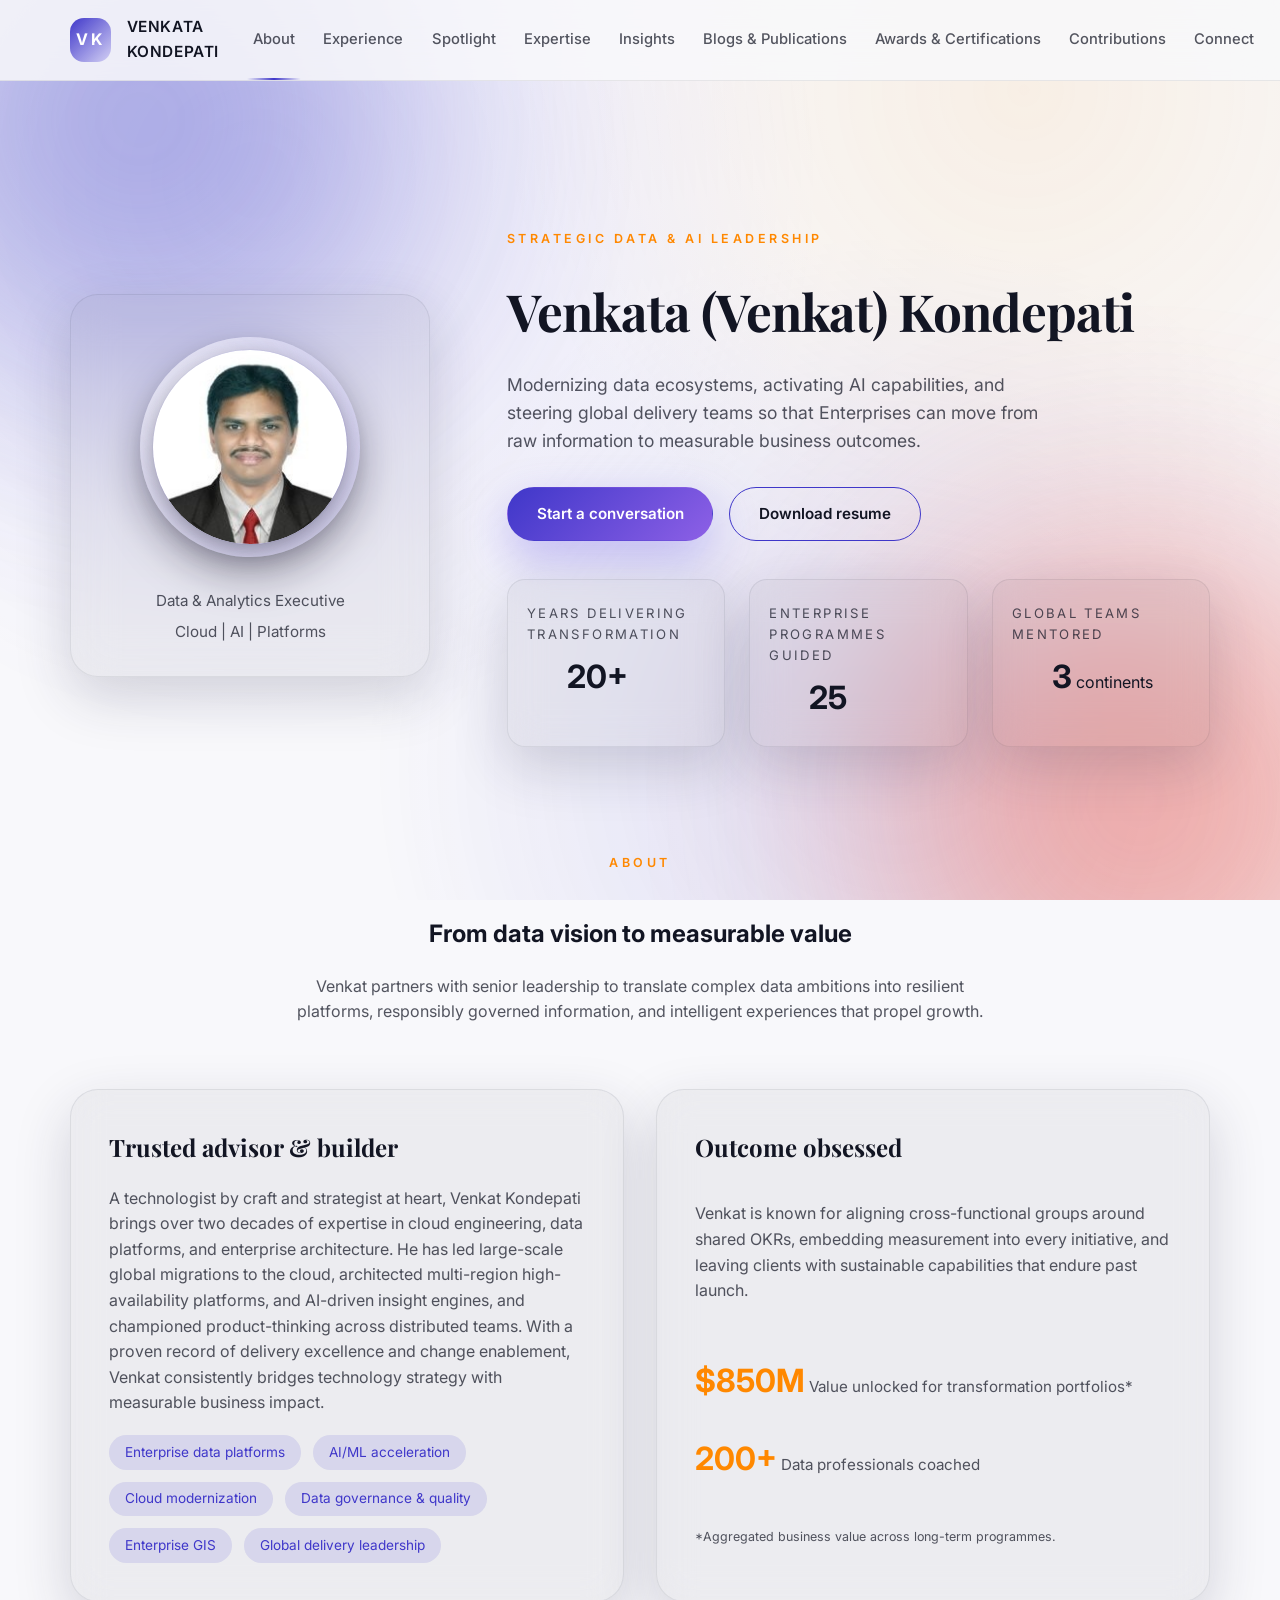
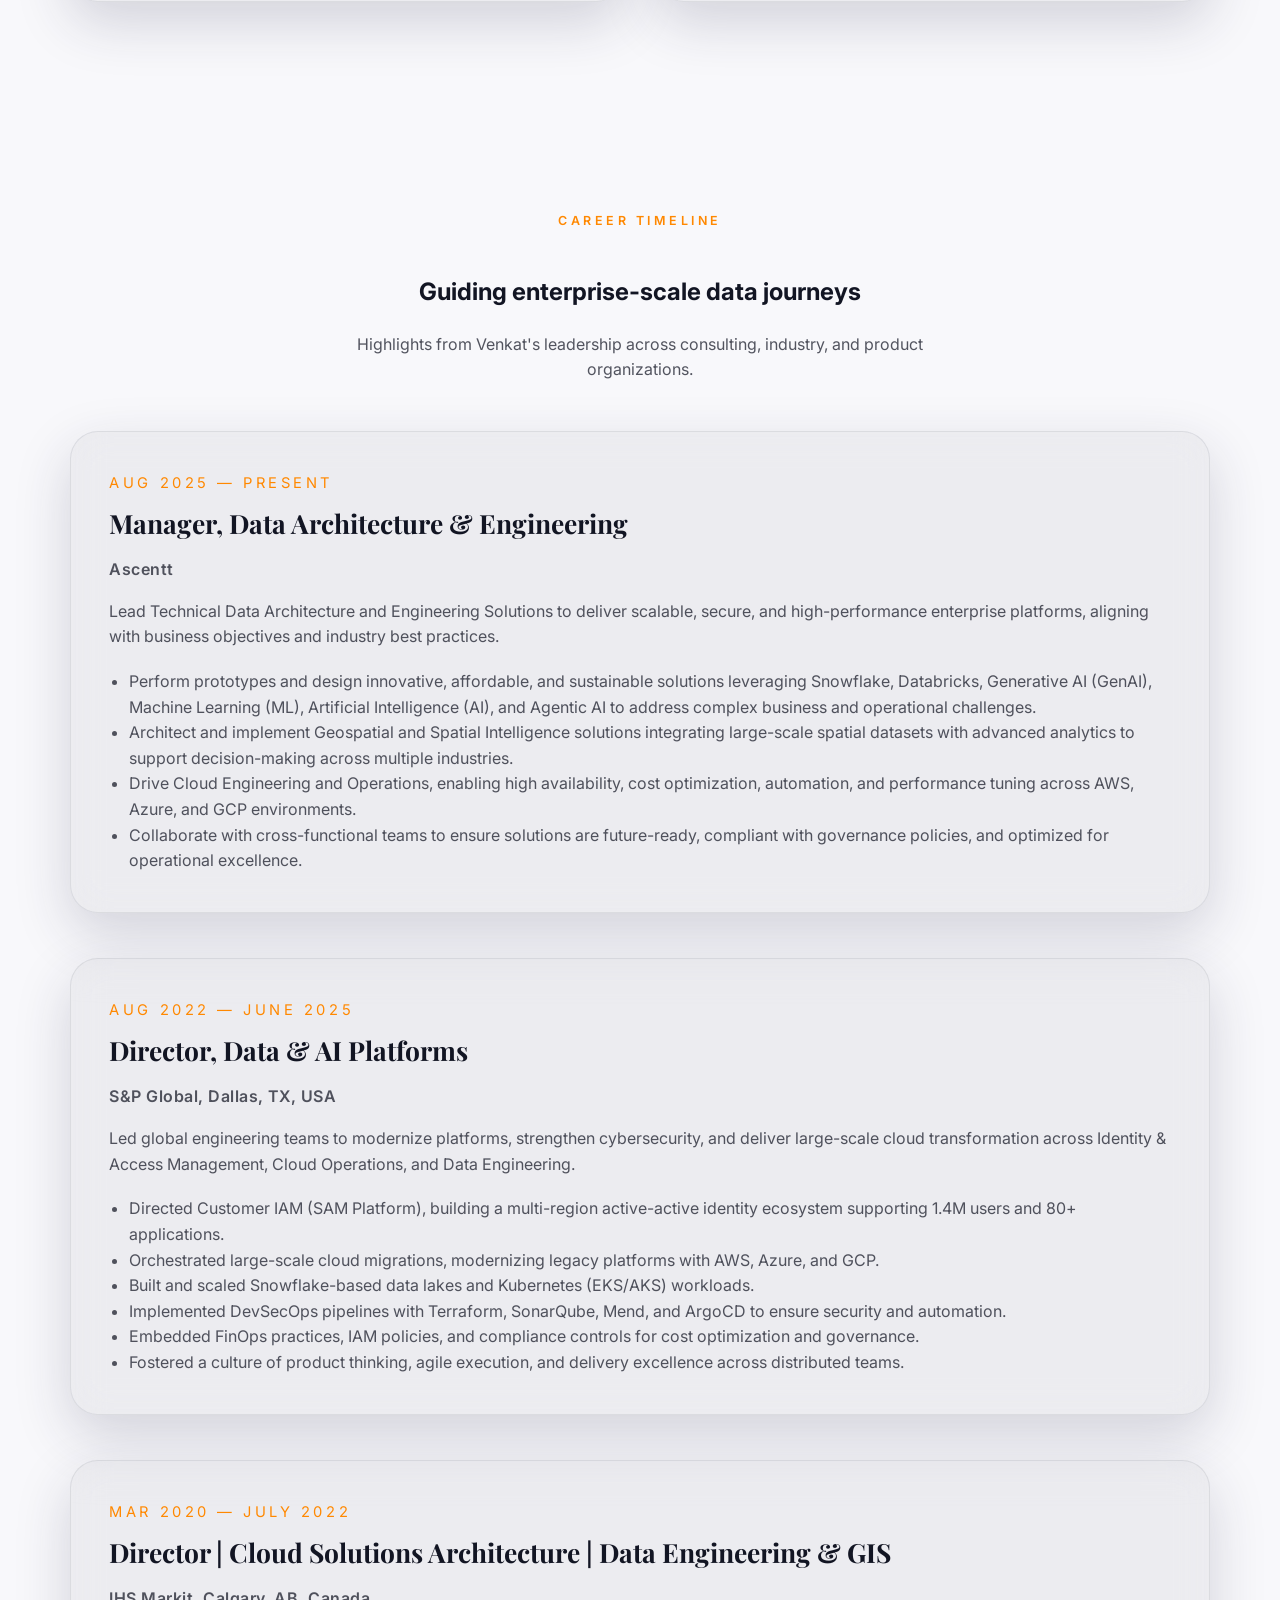
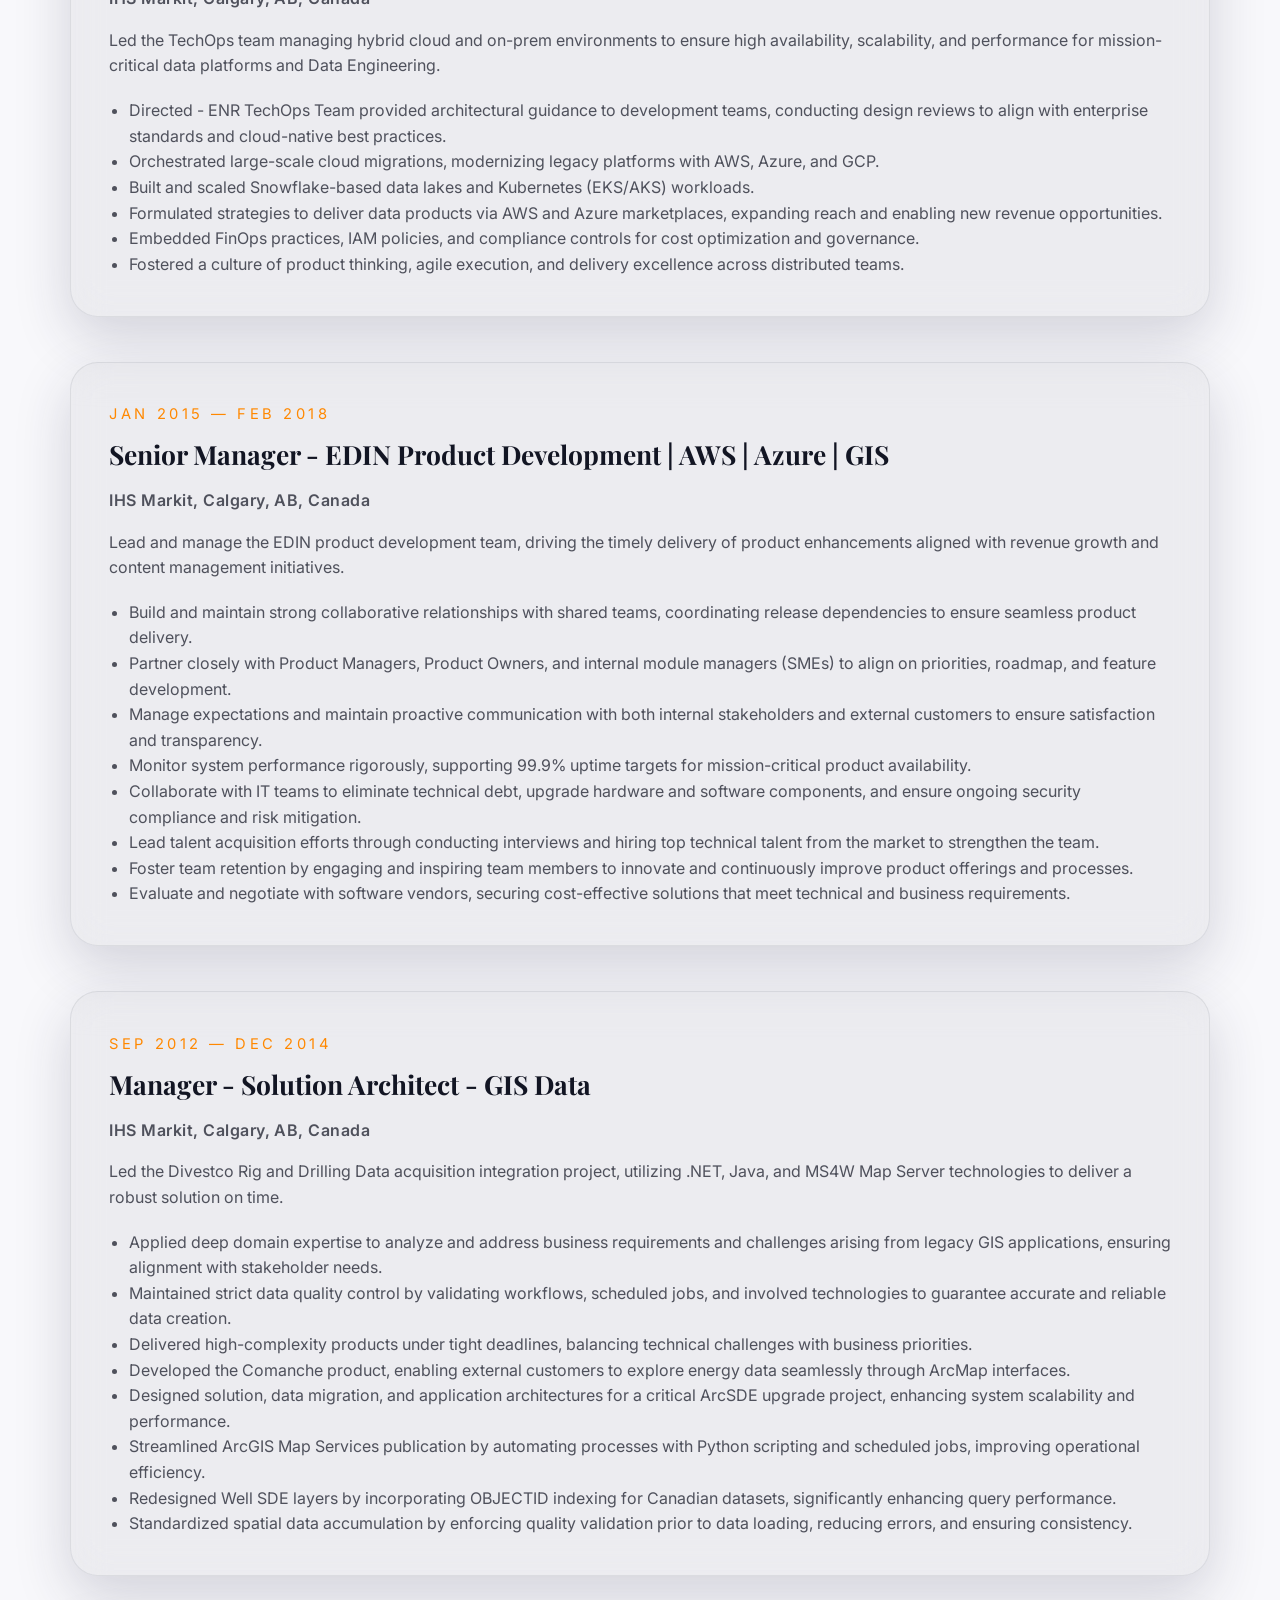
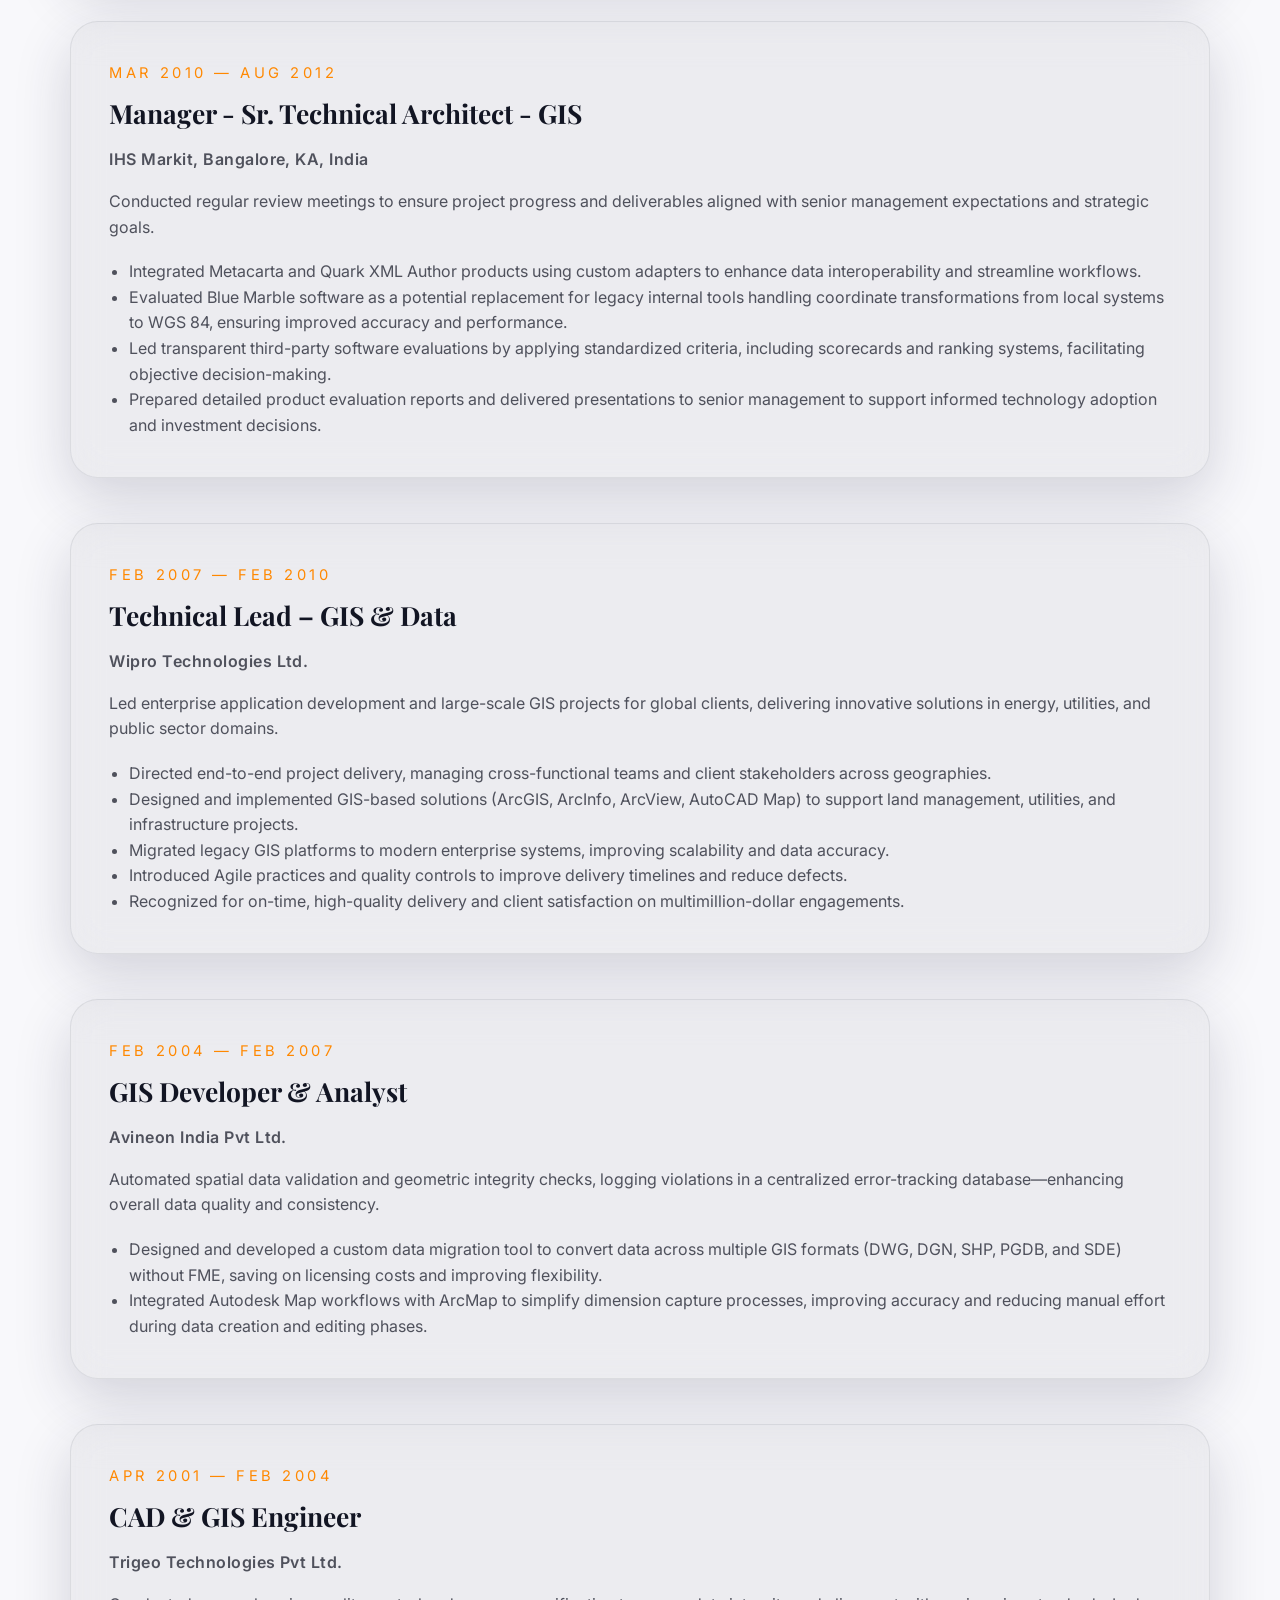
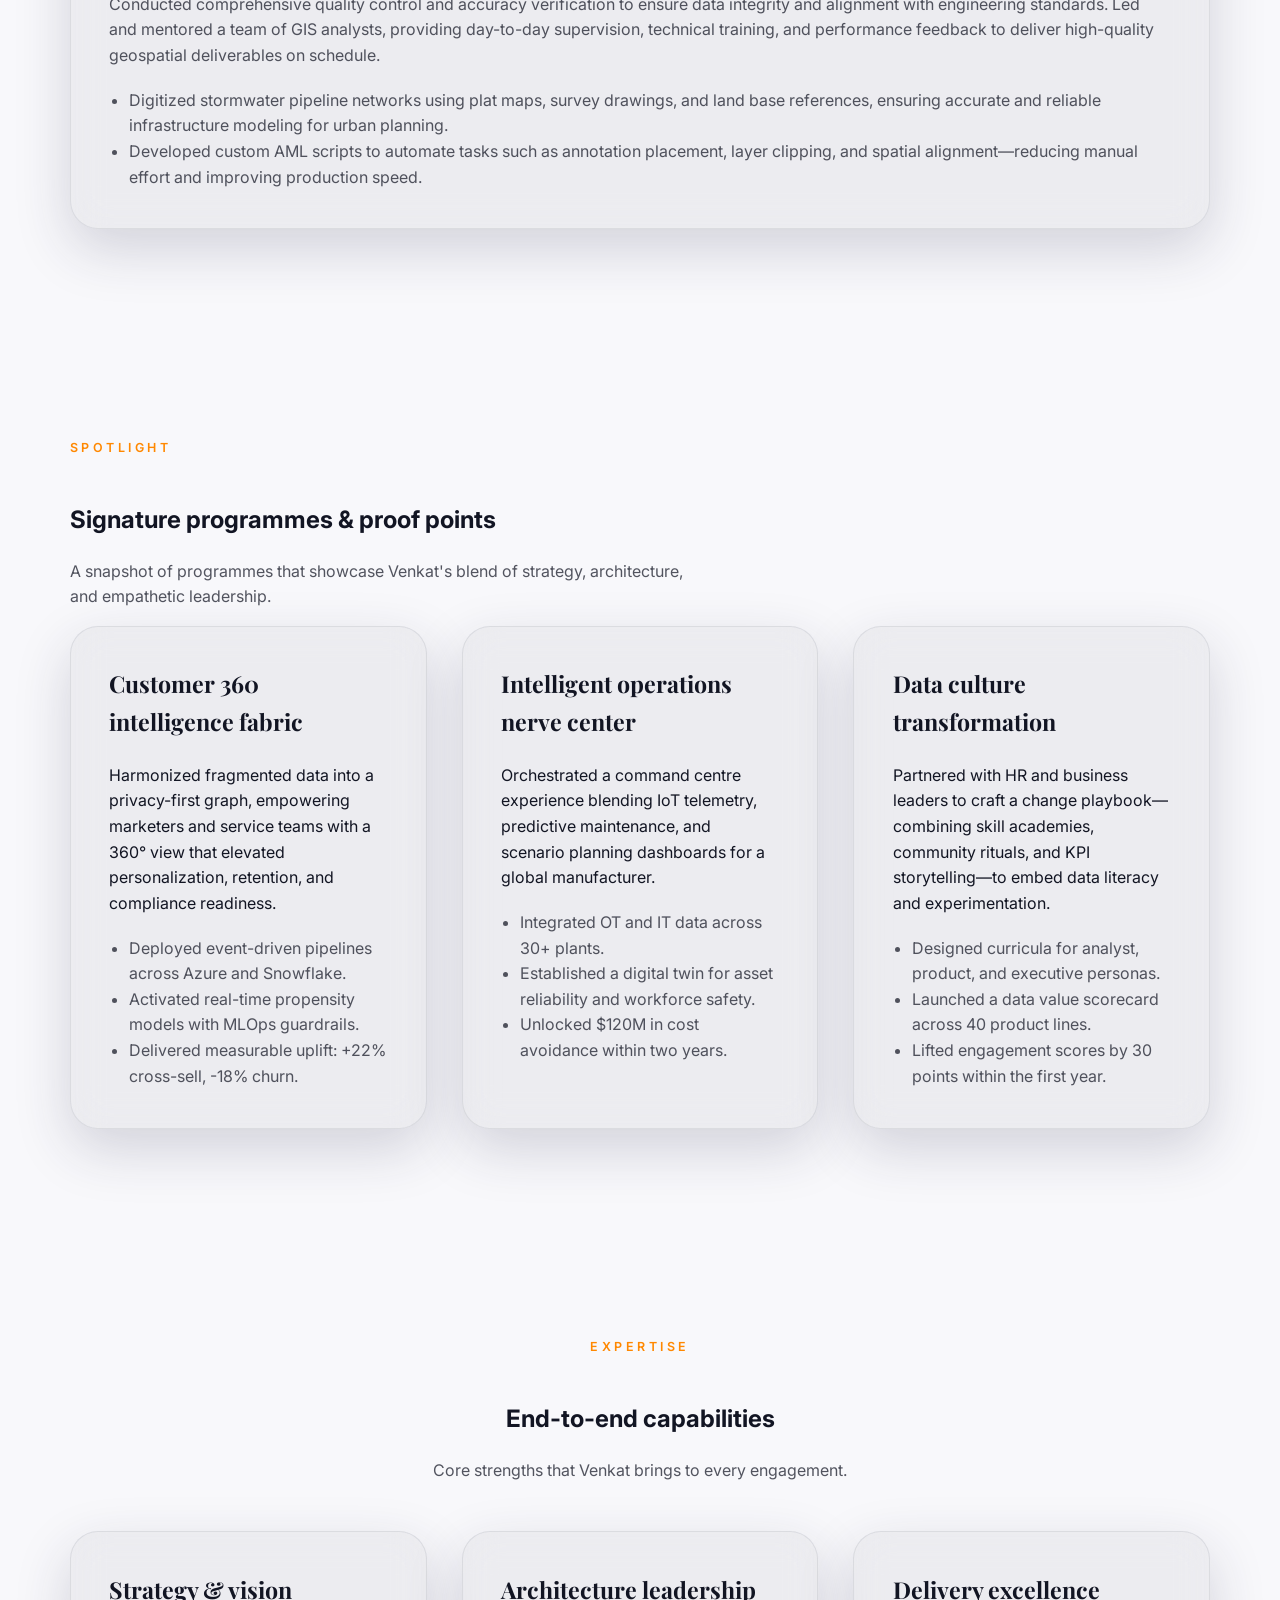
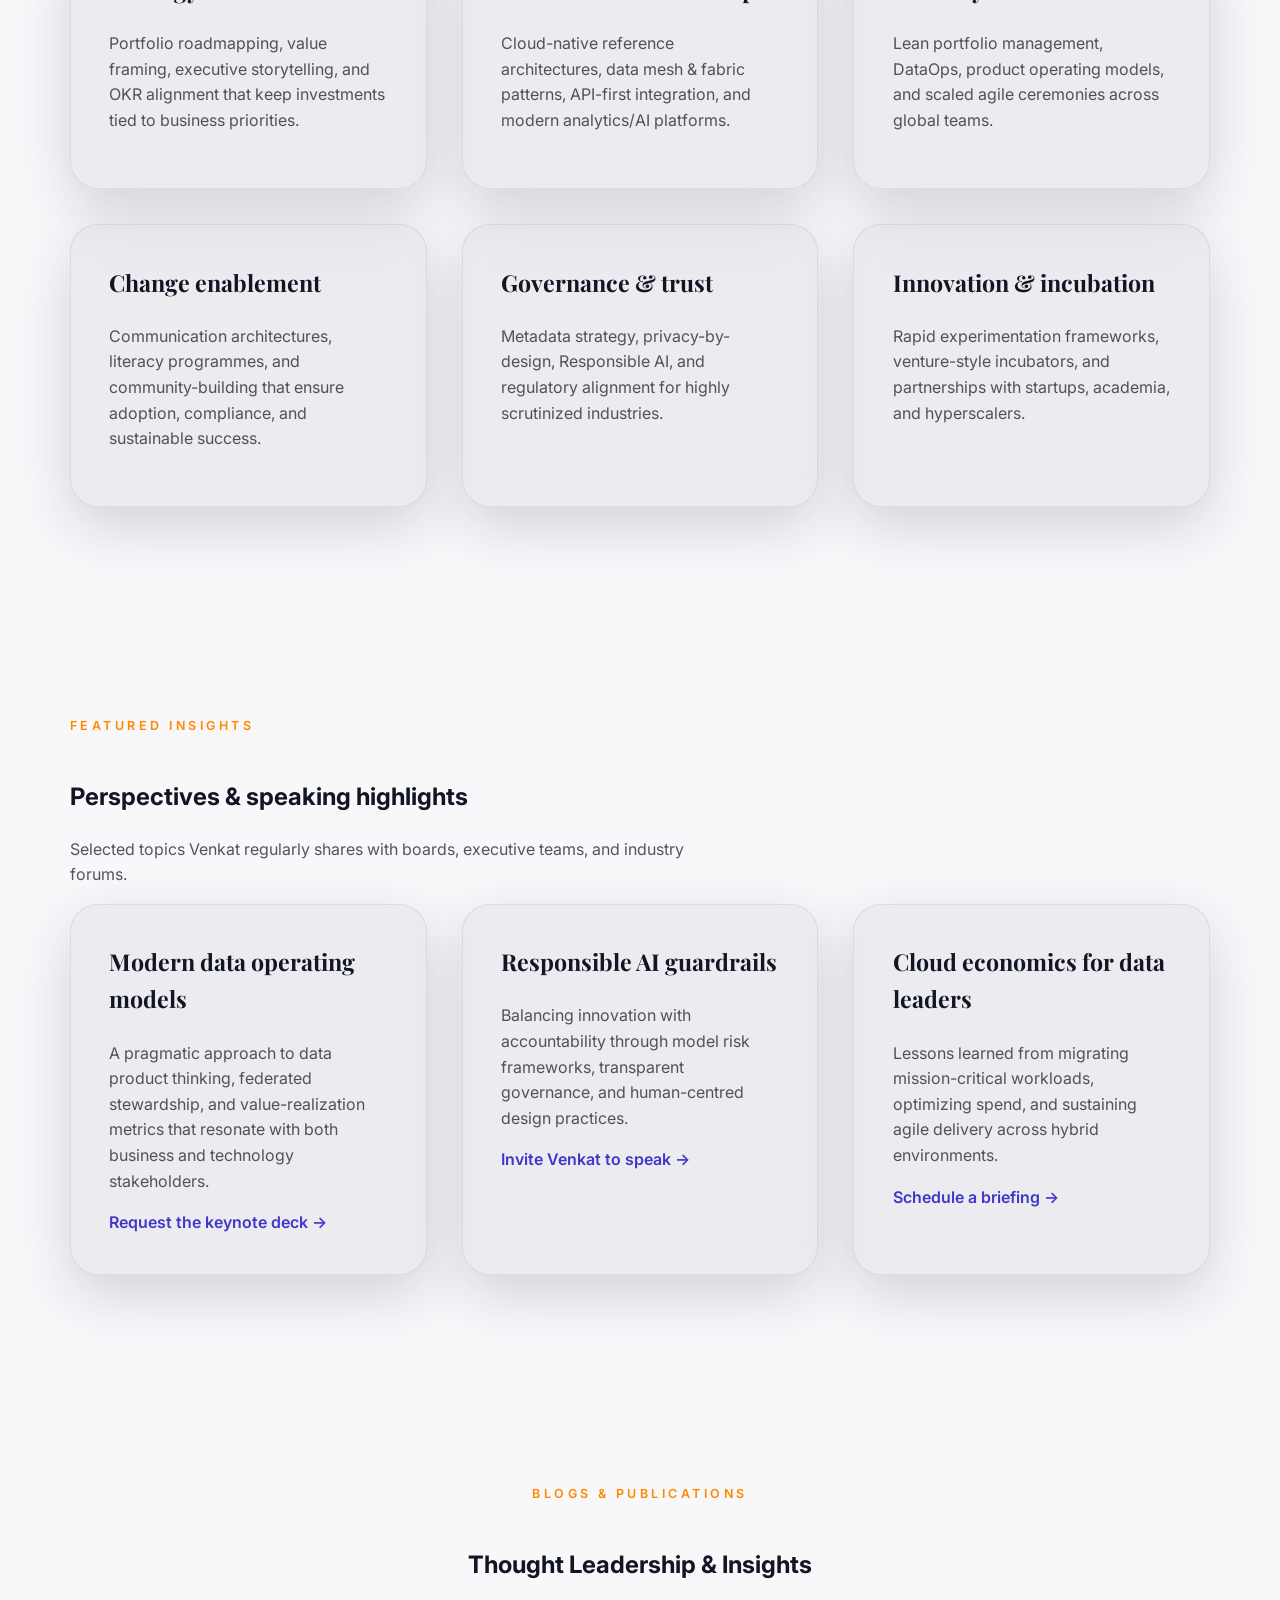
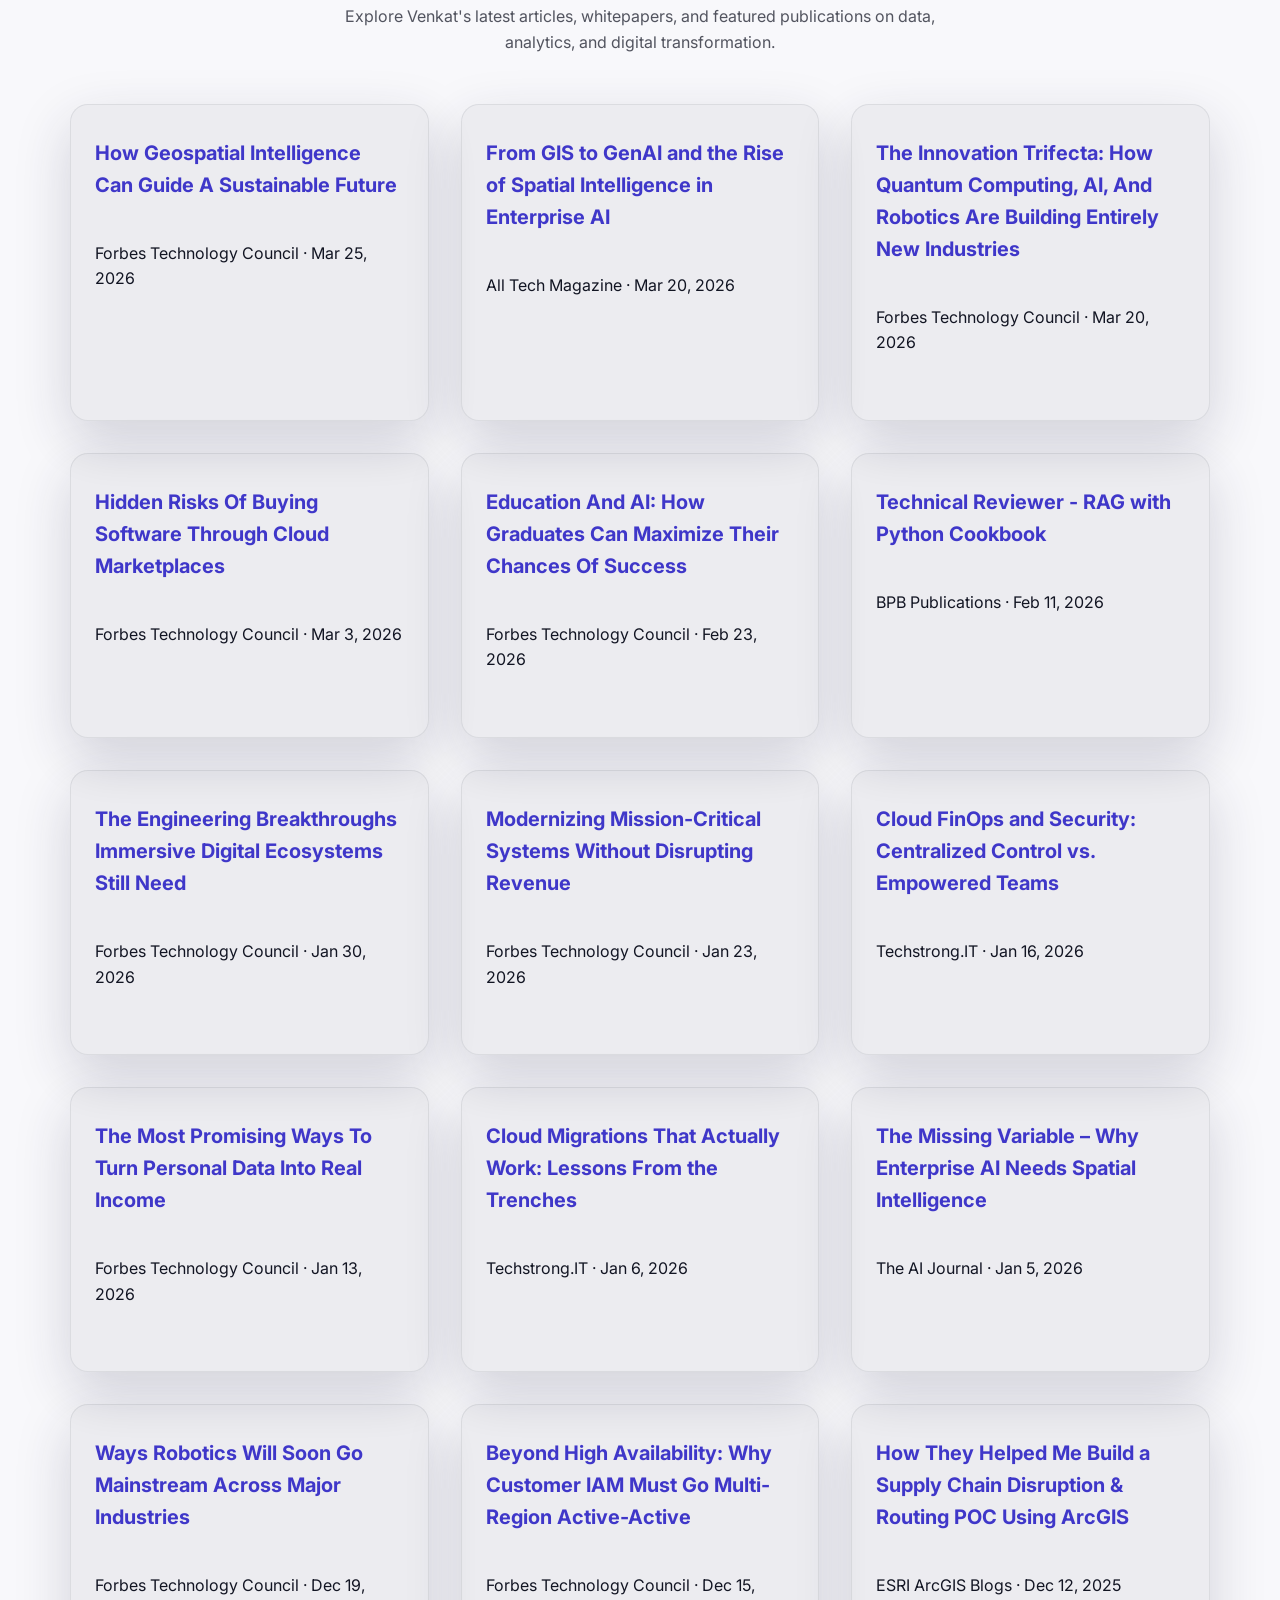
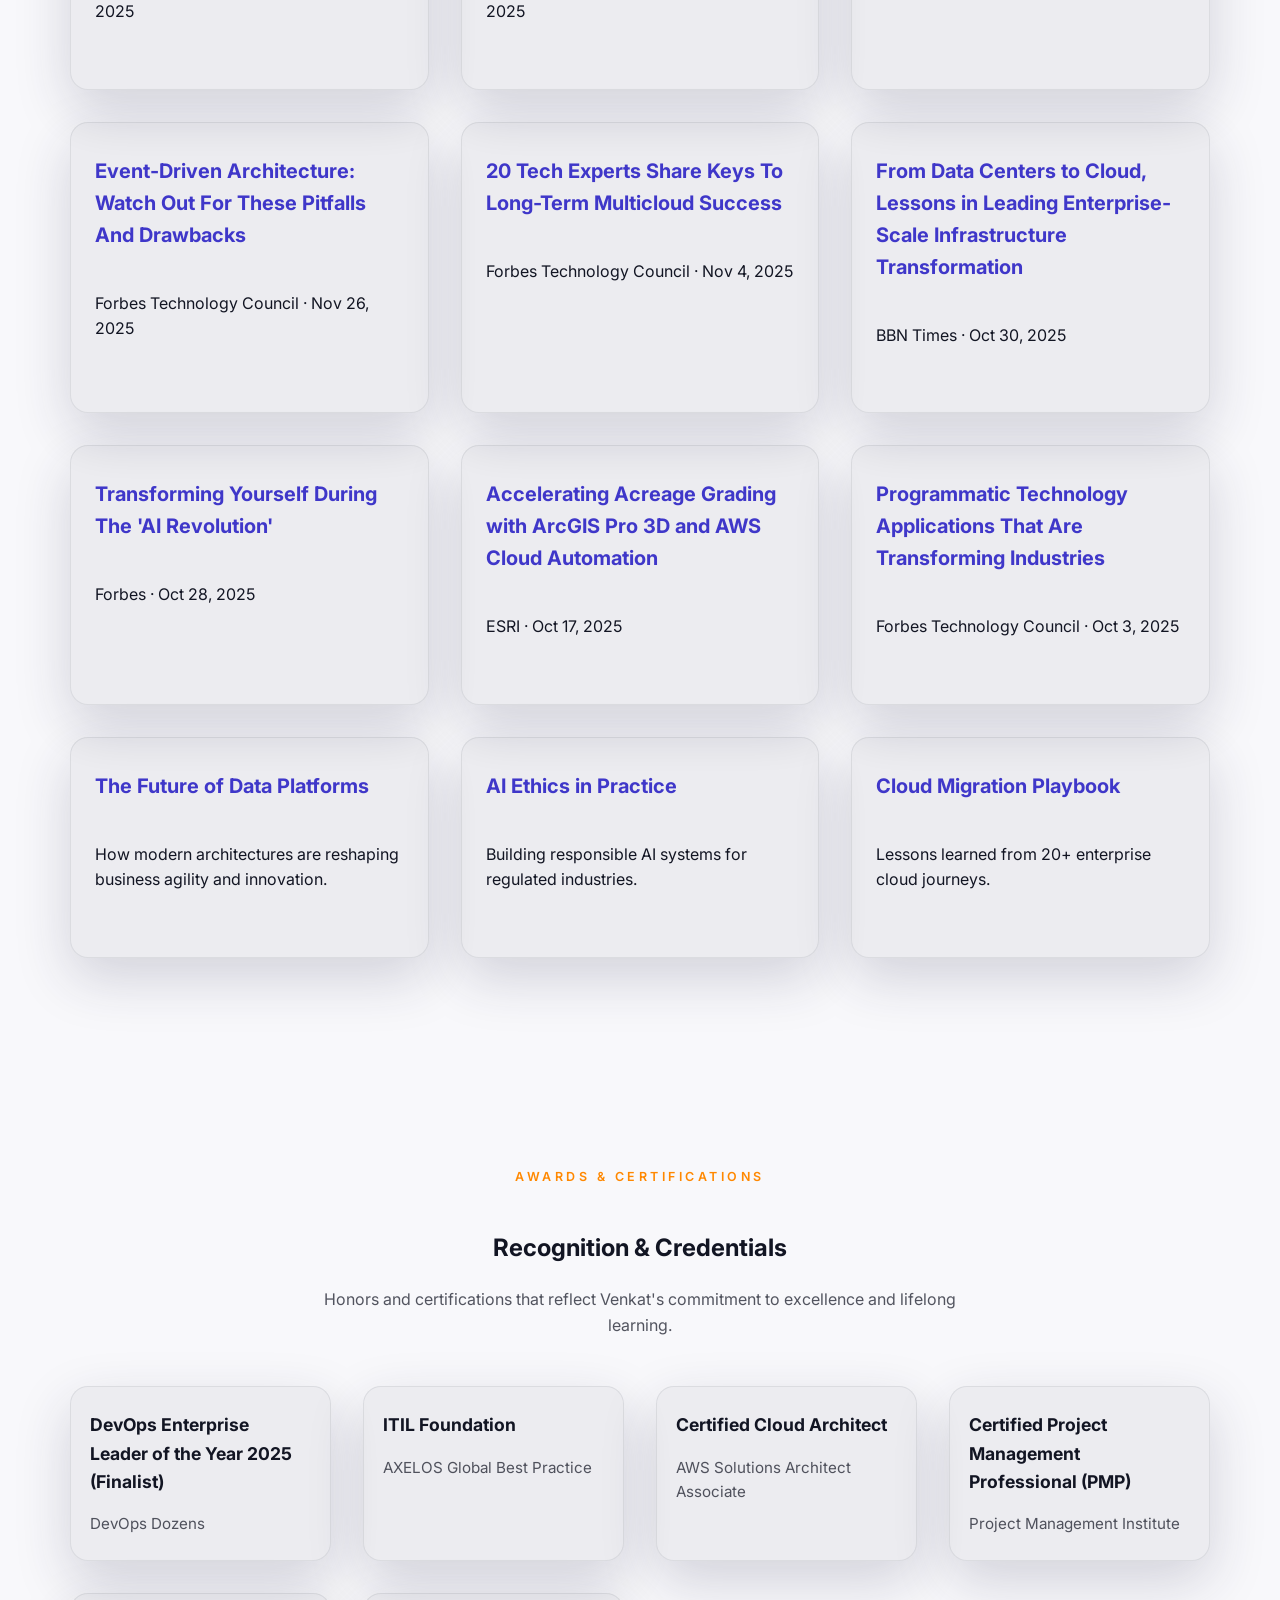
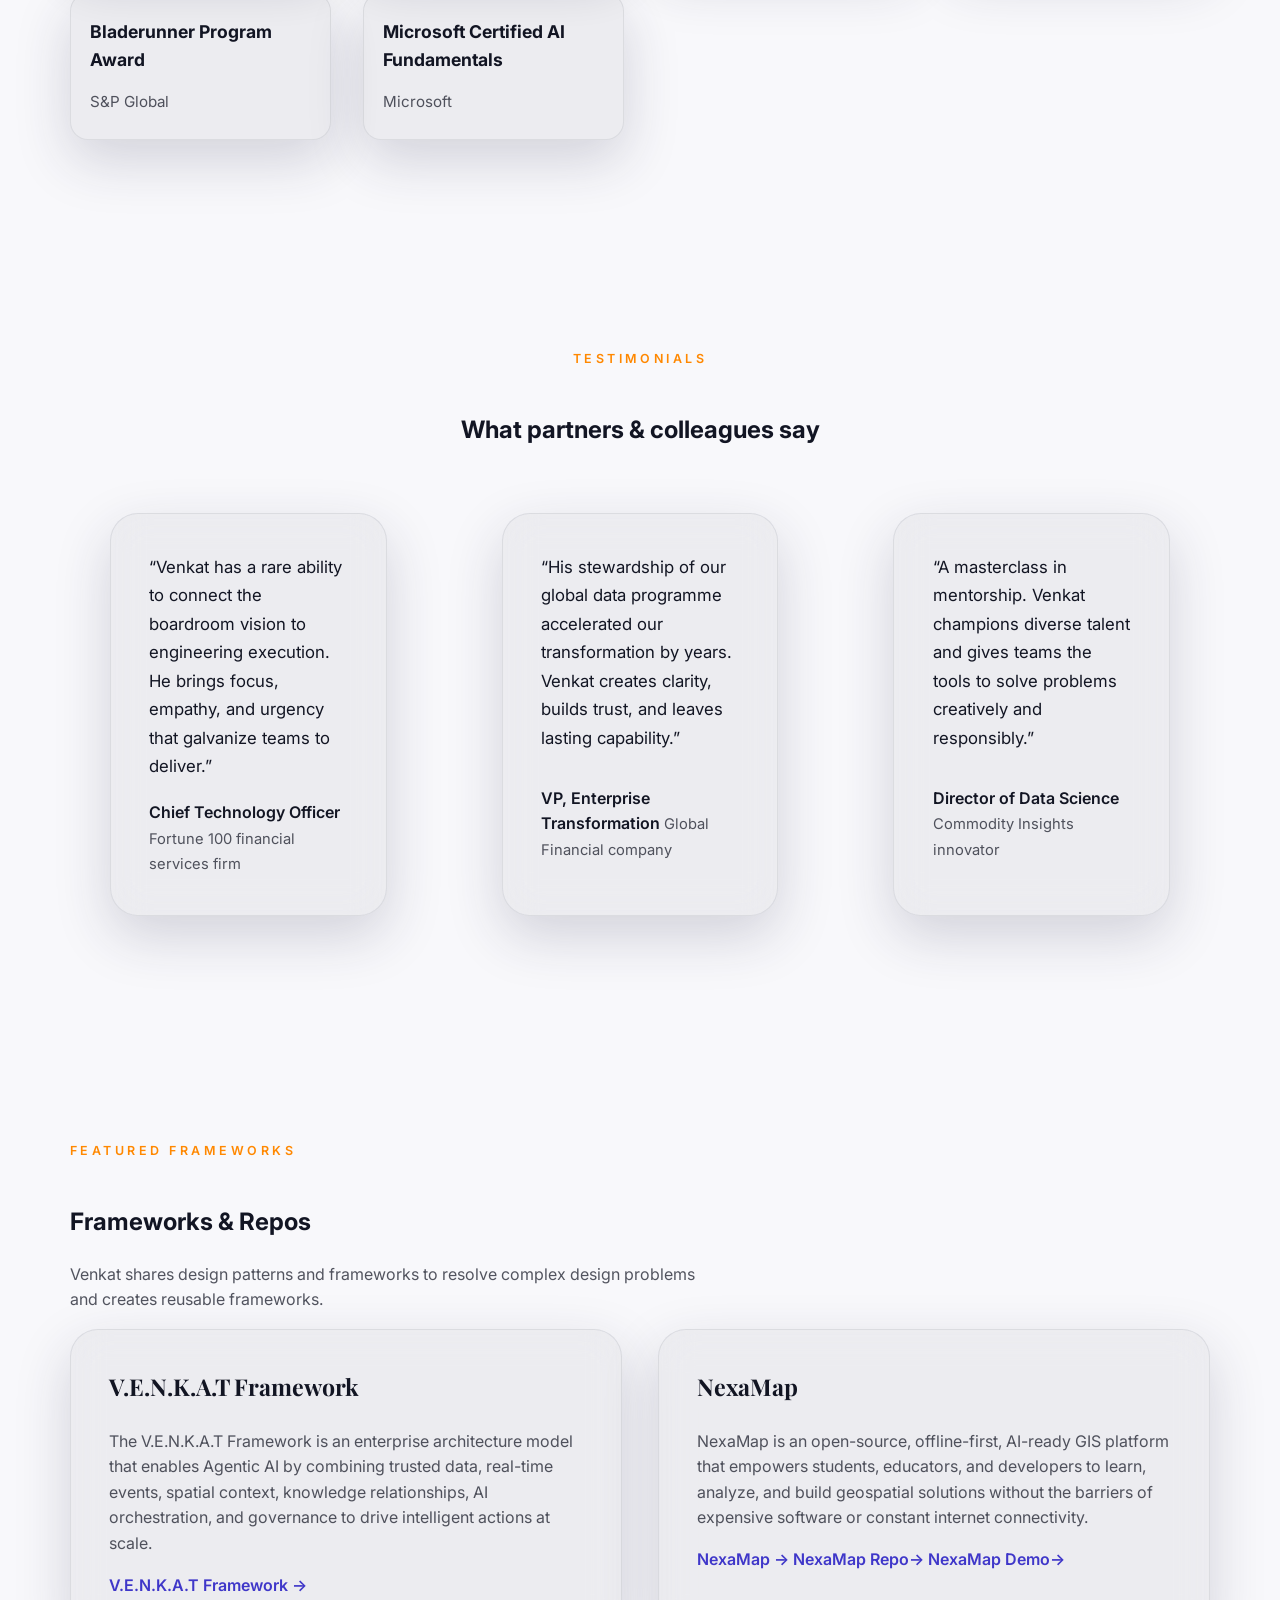
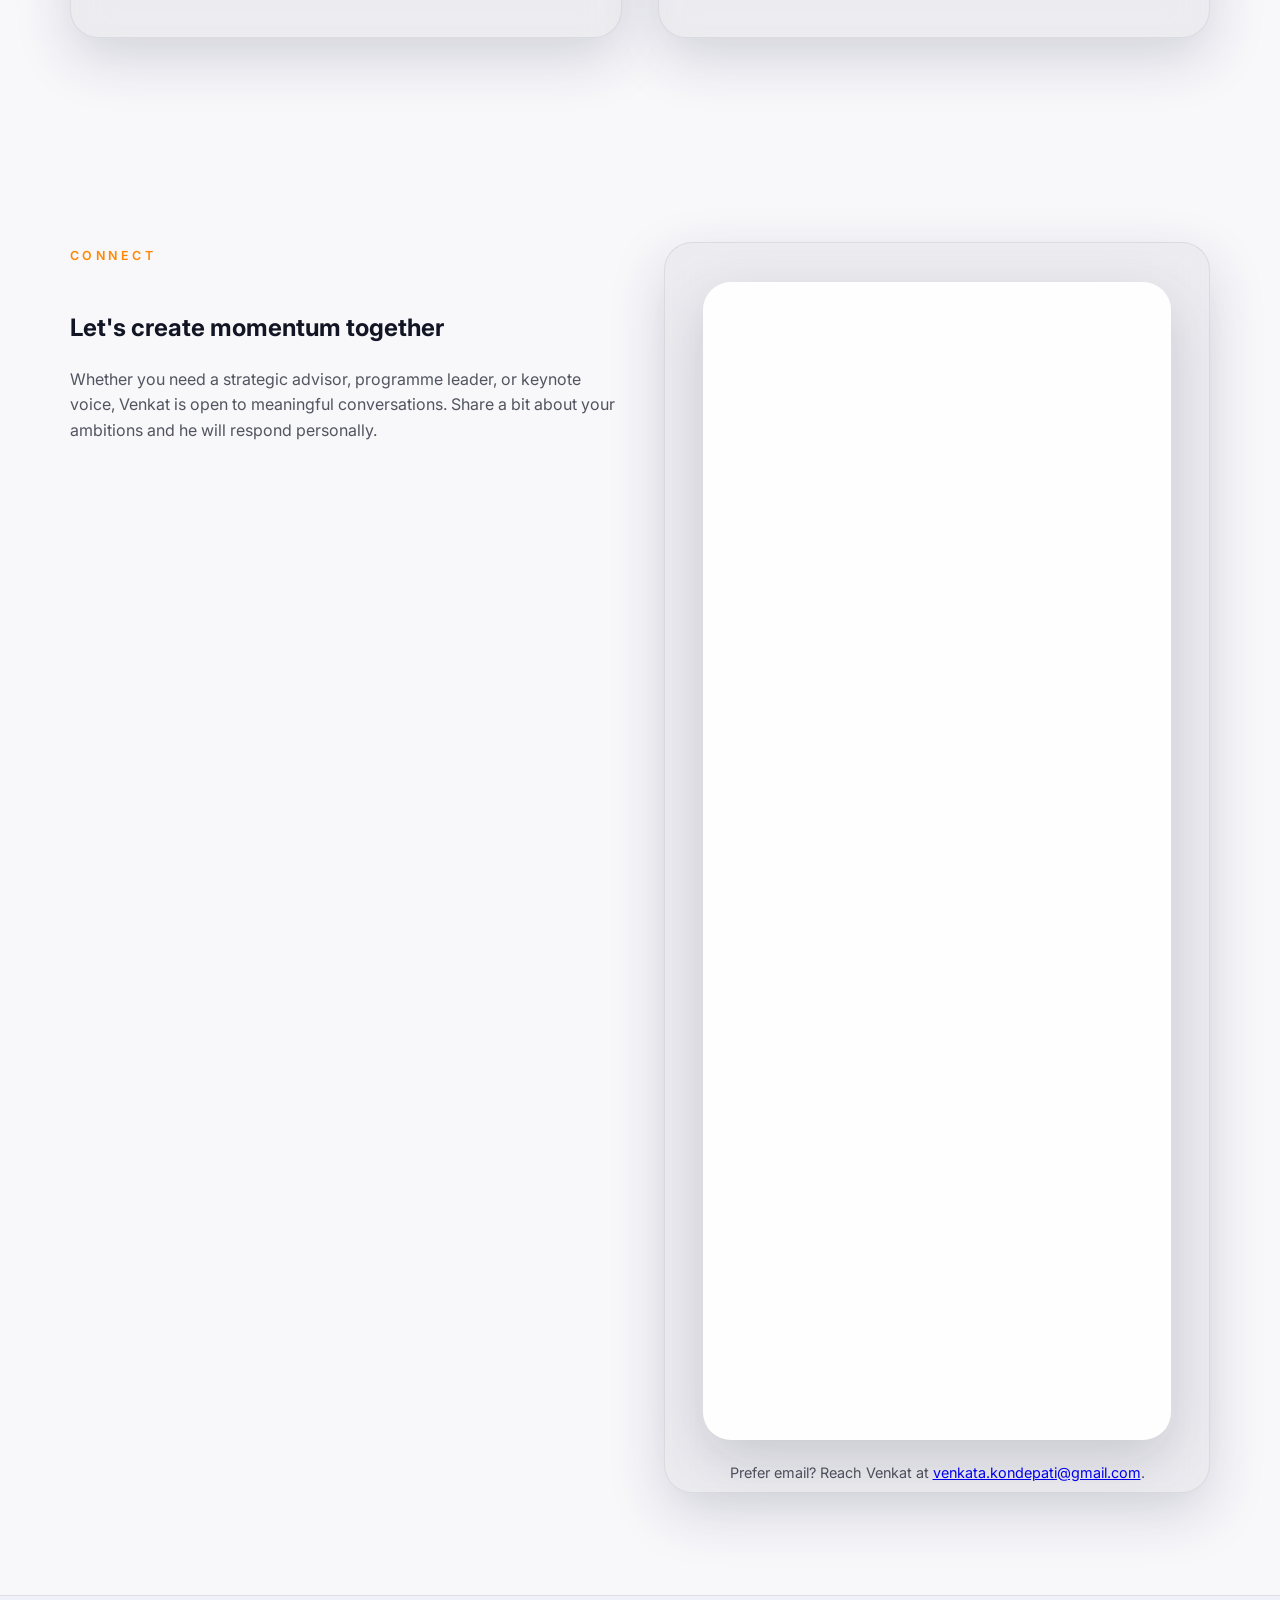
==== commit 4d86b784: "Update index.html" ====
--- a/index.html
+++ b/index.html
@@ -825,6 +825,8 @@
                 build geospatial solutions without the barriers of expensive software or constant internet connectivity.
             </p>
             <a class="text-link" href="https://medium.com/@venkata.kondepati/nexamap-a-free-offline-first-gis-platform-built-for-students-everywhere-58eae69389a4">NexaMap →</a>
+            <a class="text-link" href="https://github.com/vkondepati/gis-map-viewer">NexaMap Repo→</a>
+            <a class="text-link" href="https://www.youtube.com/watch?v=xeQJm8oYbys">NexaMap Demo→</a>
           </article>
         </div>
       </div>
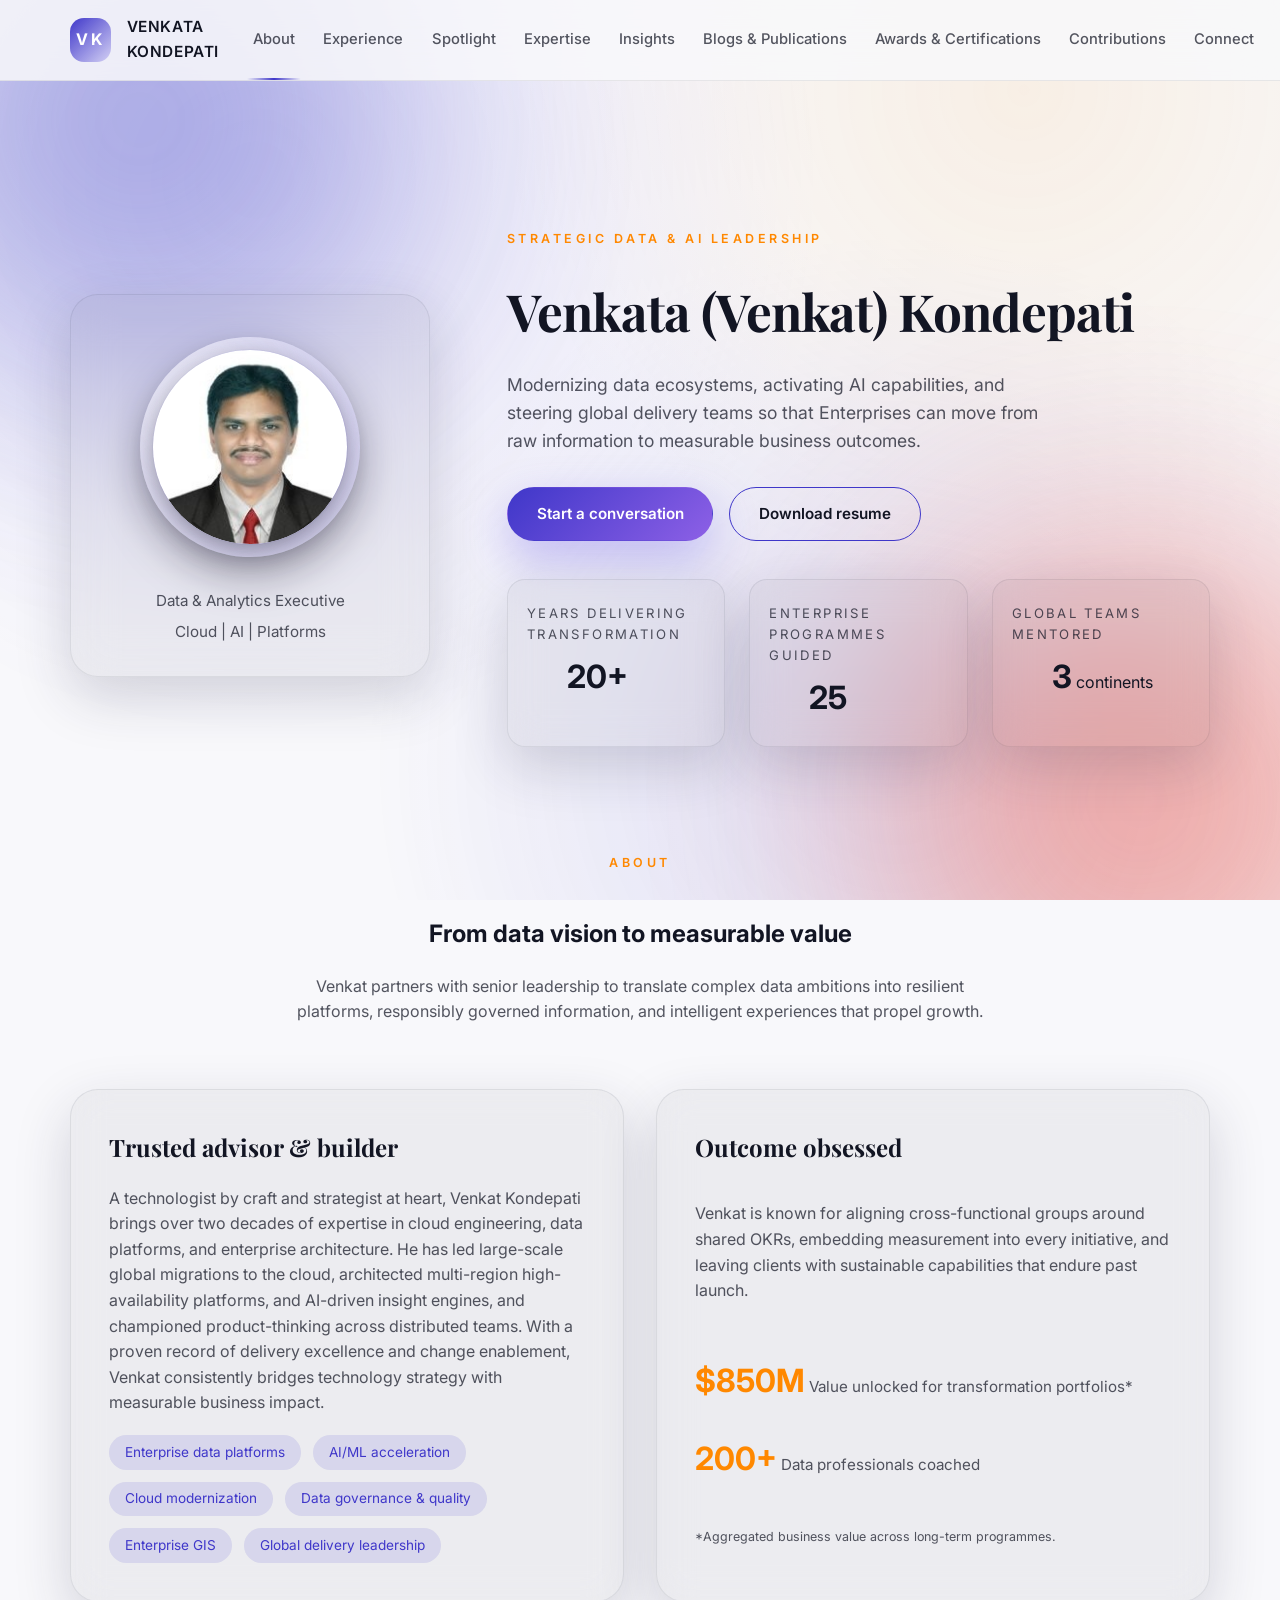
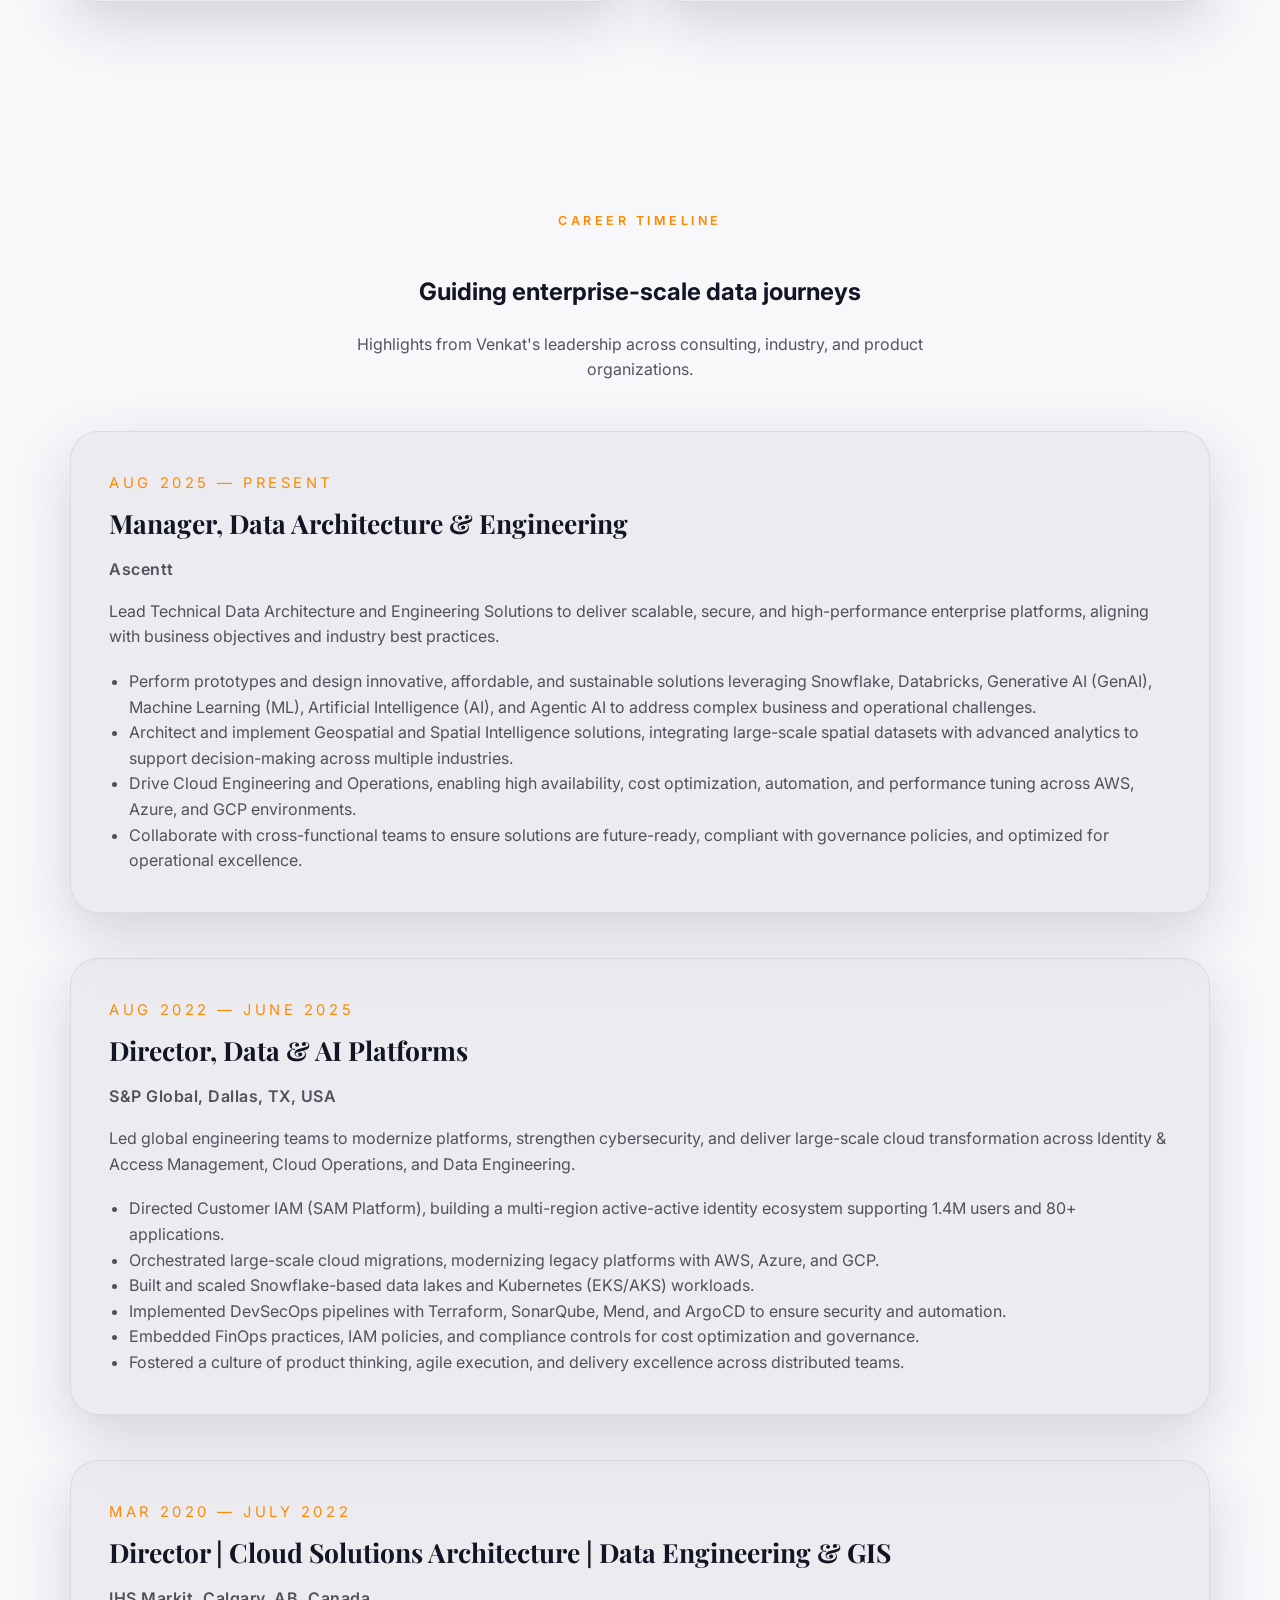
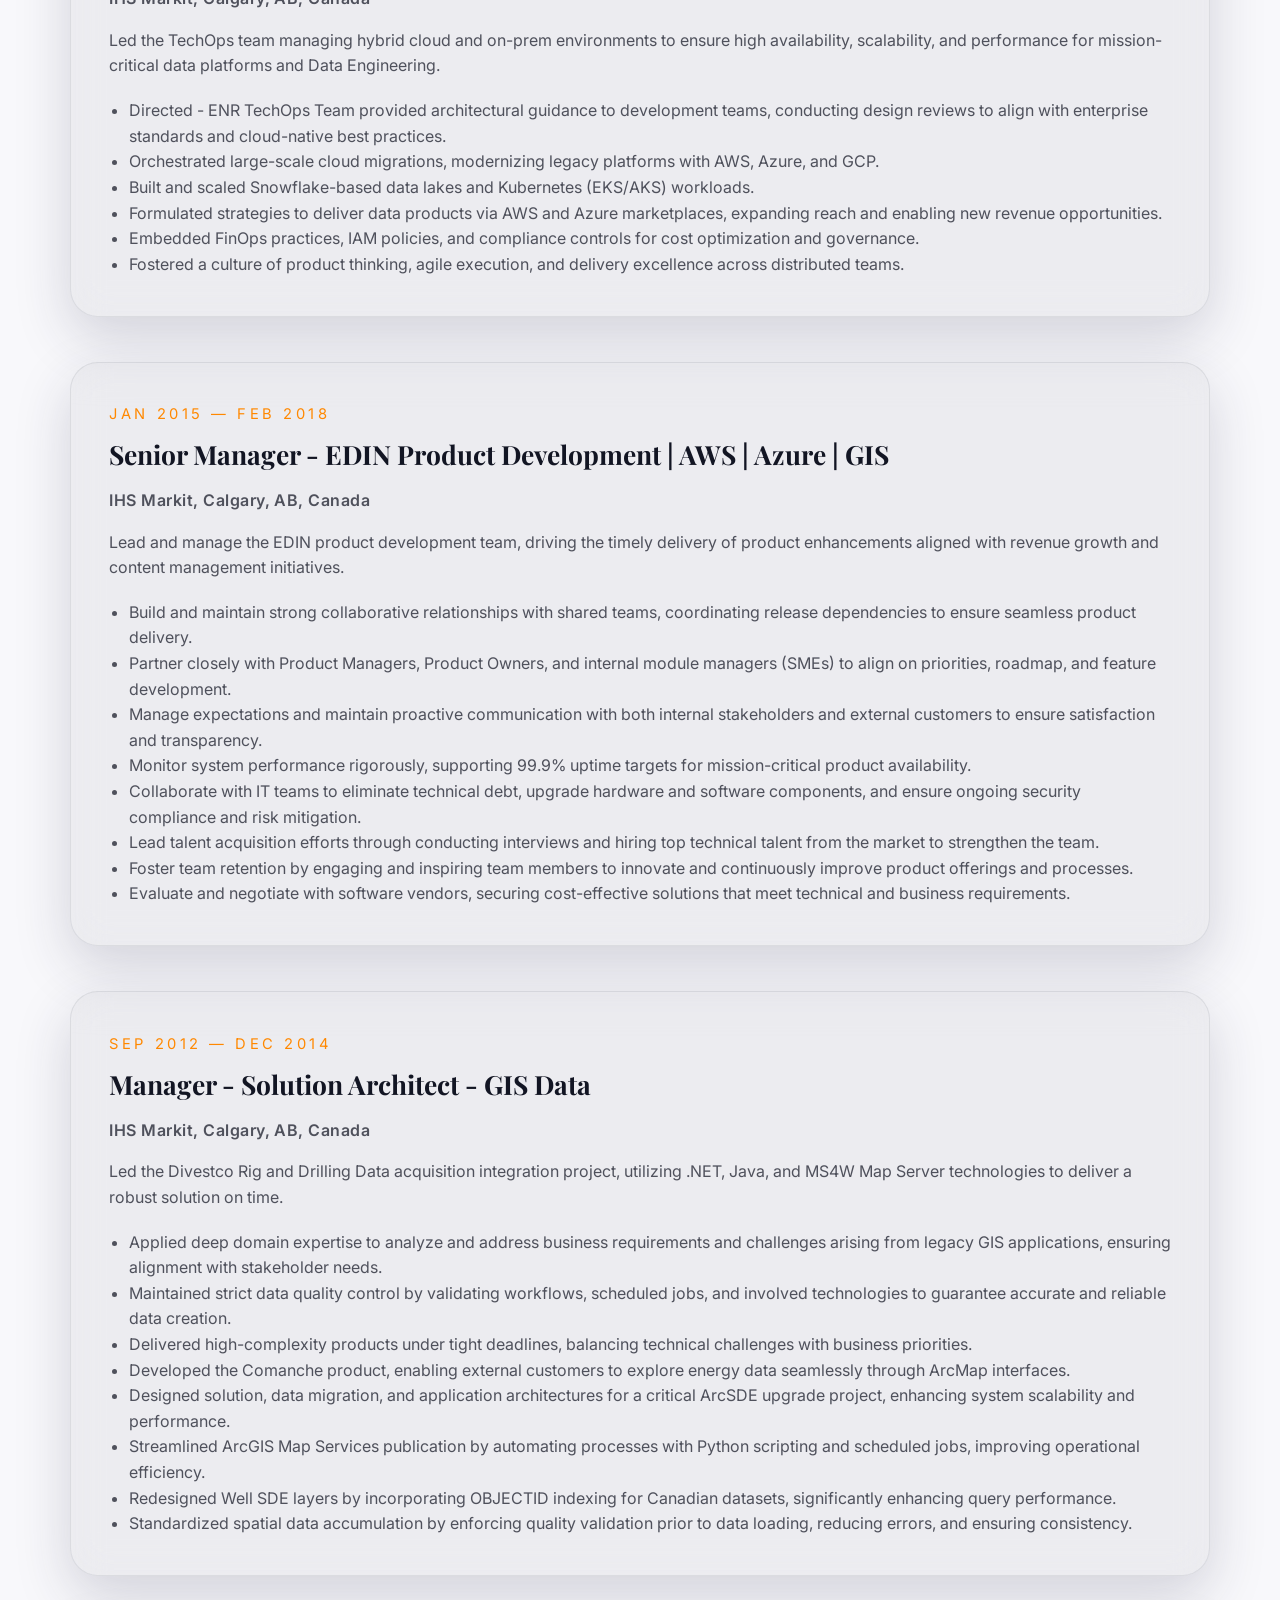
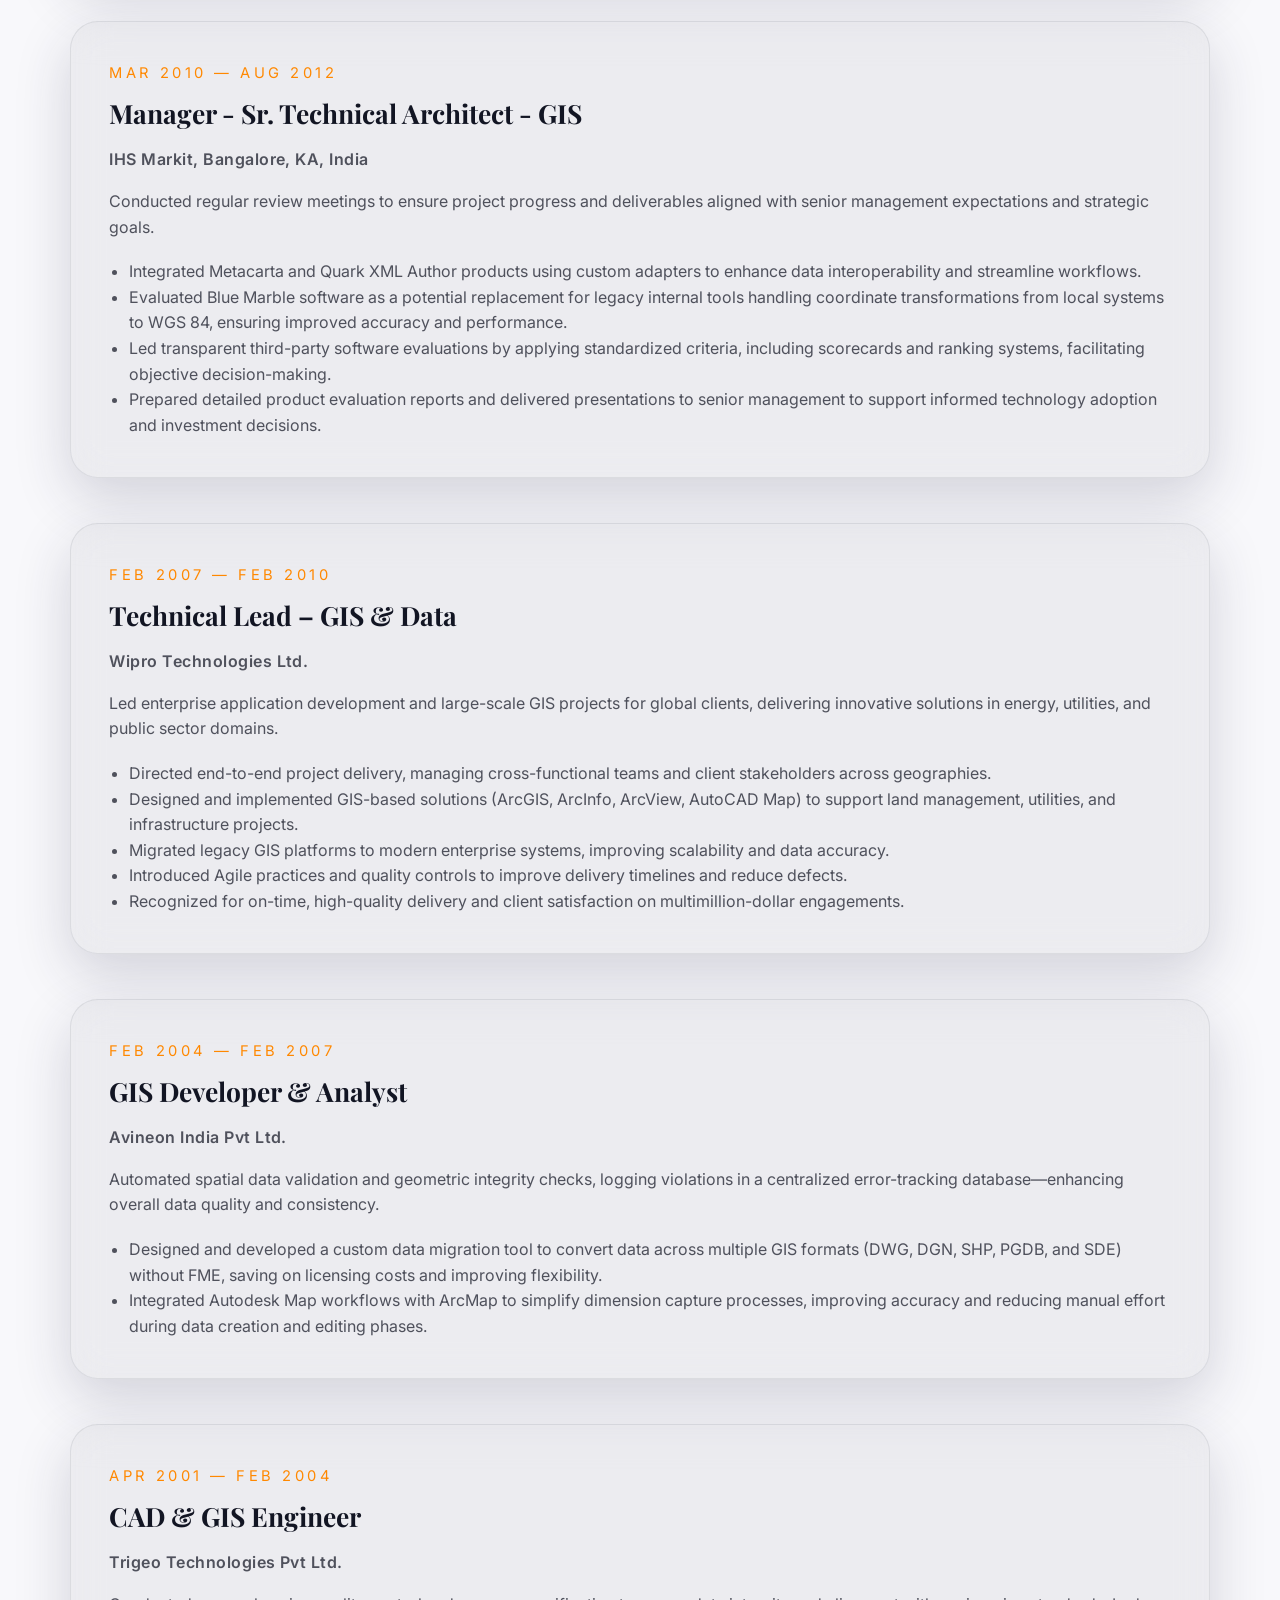
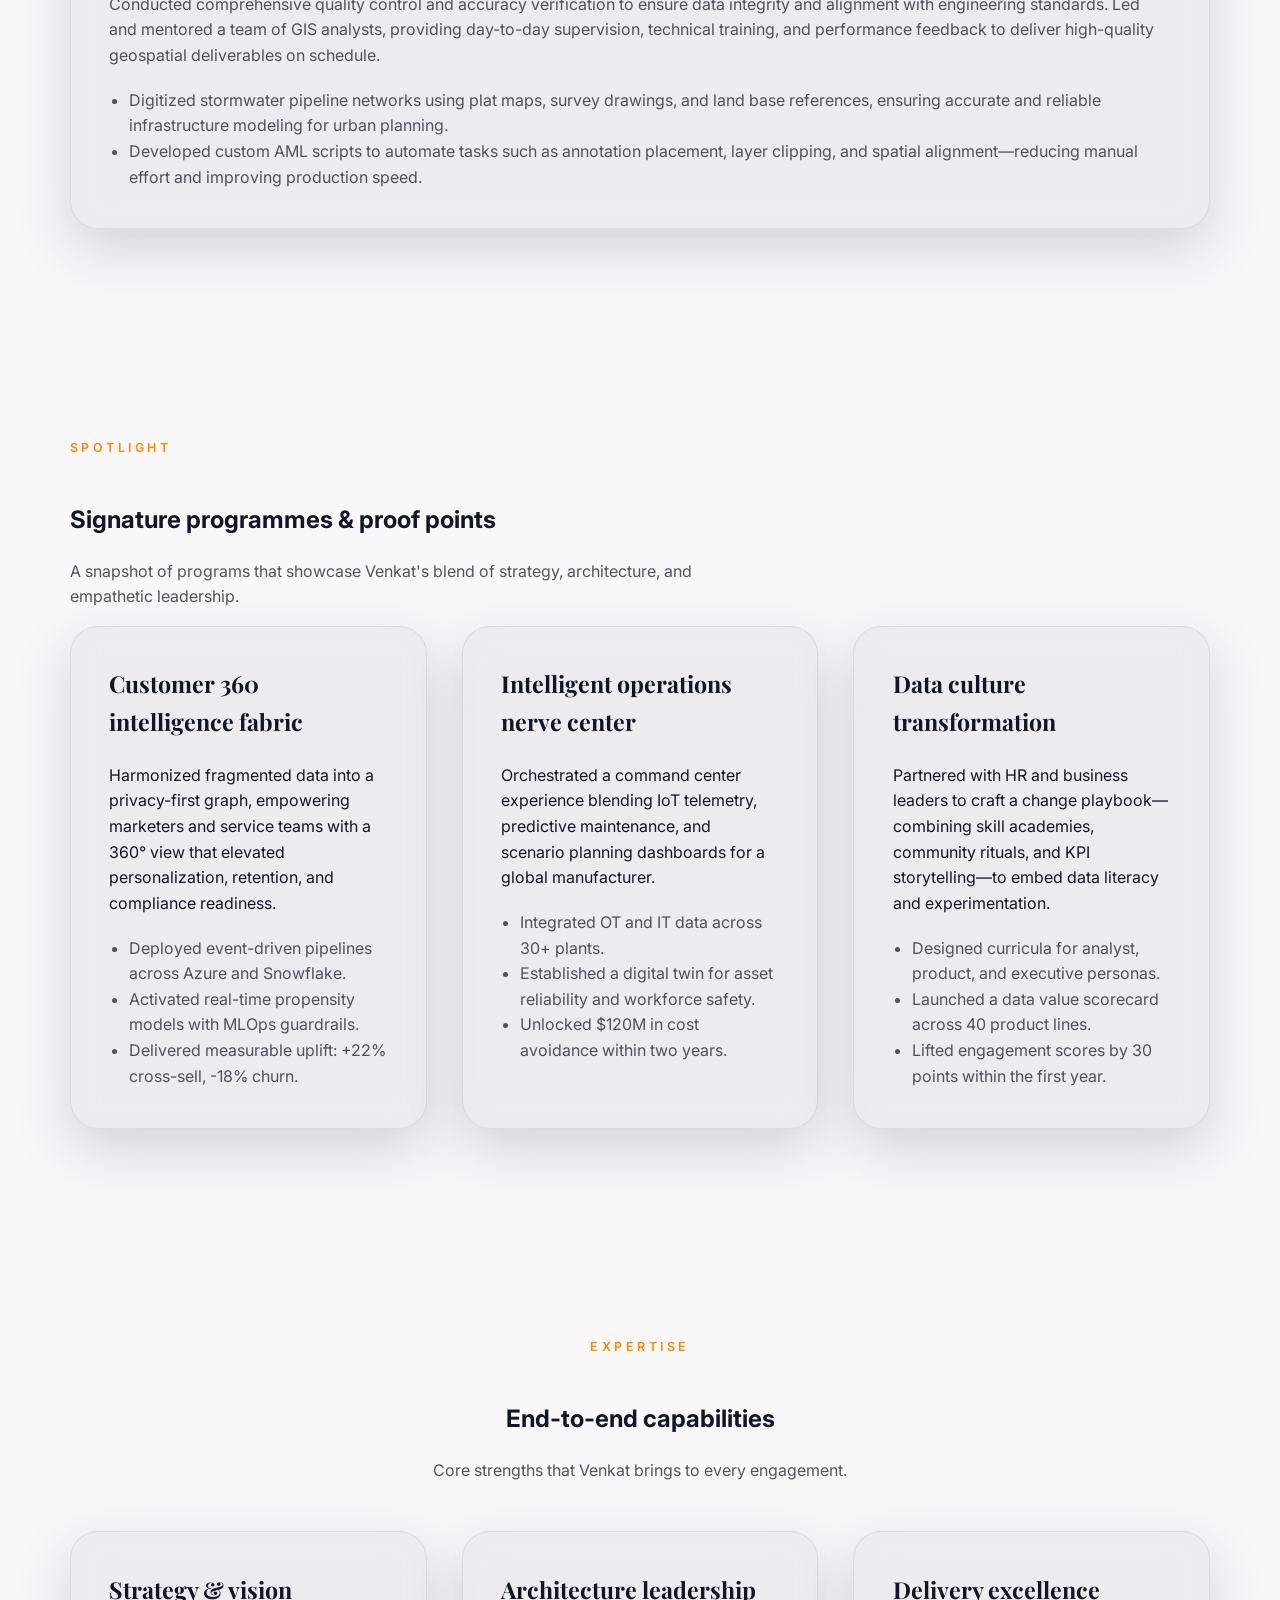
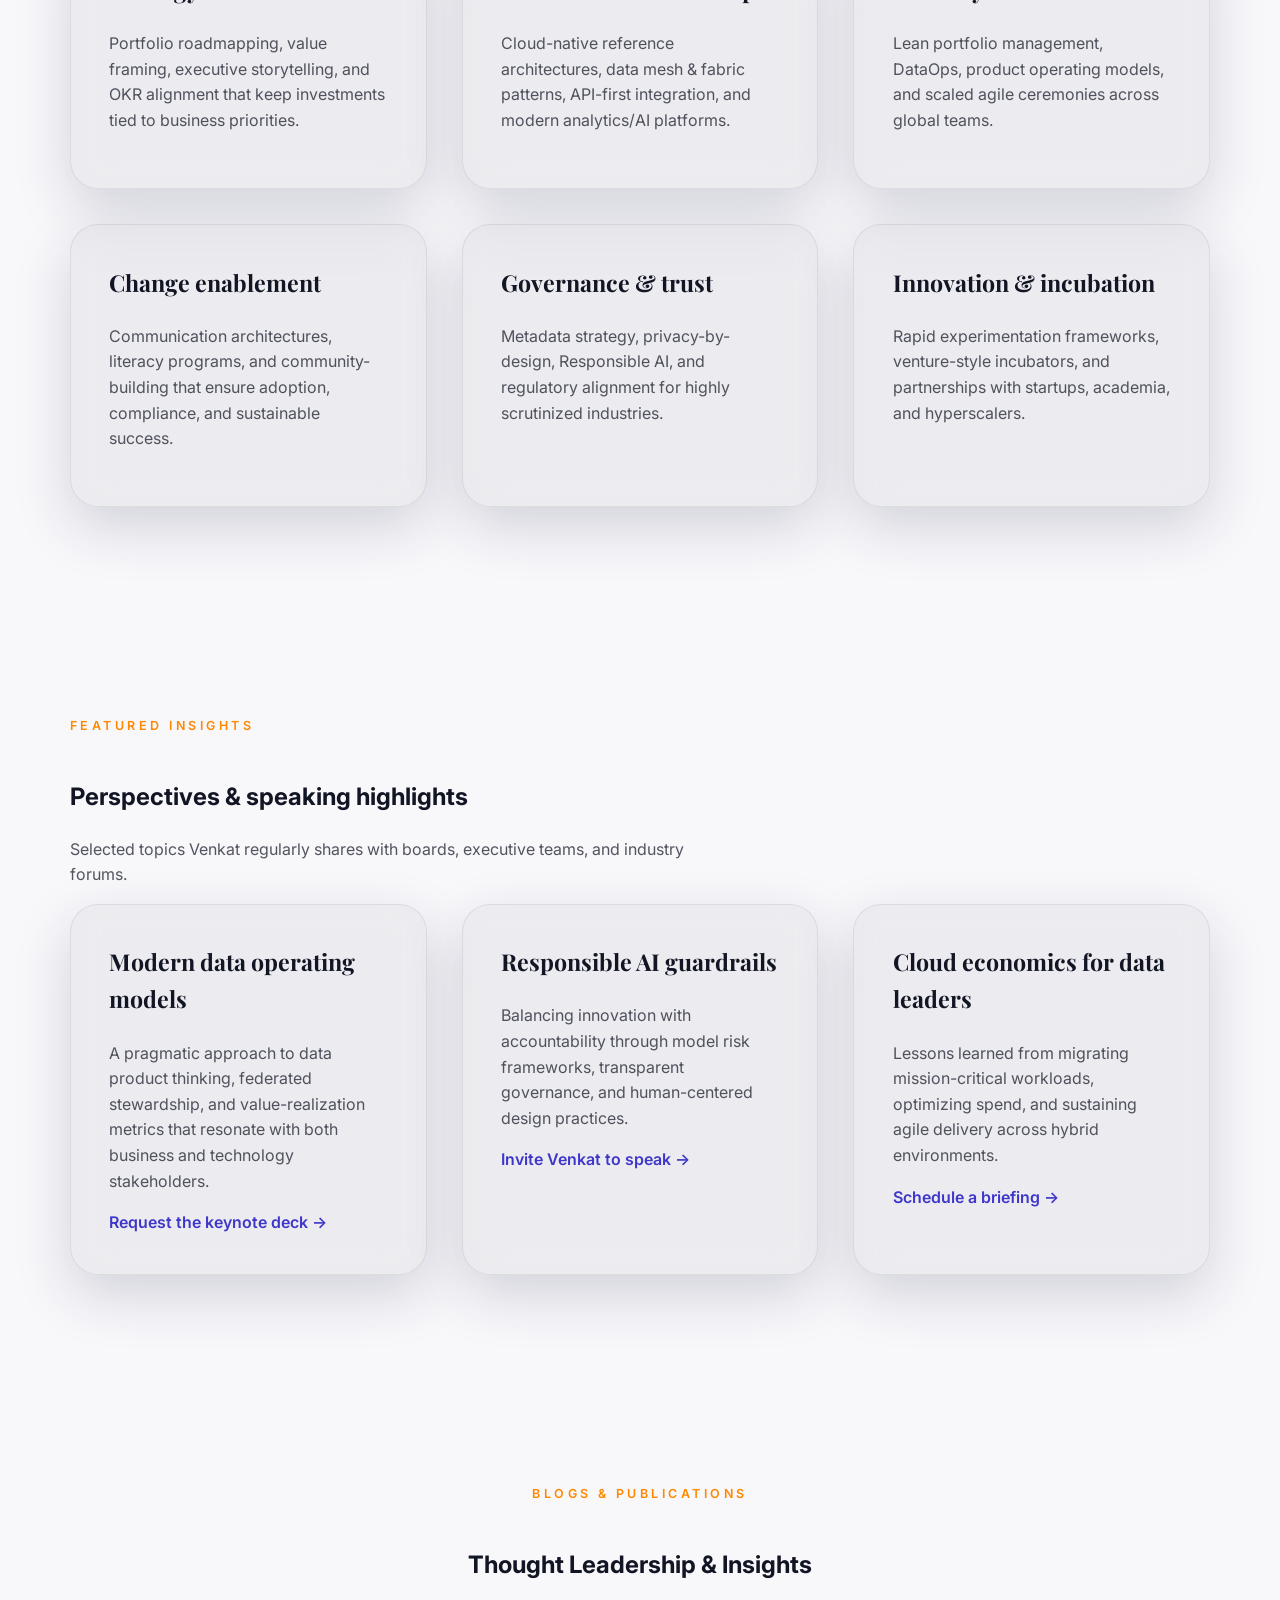
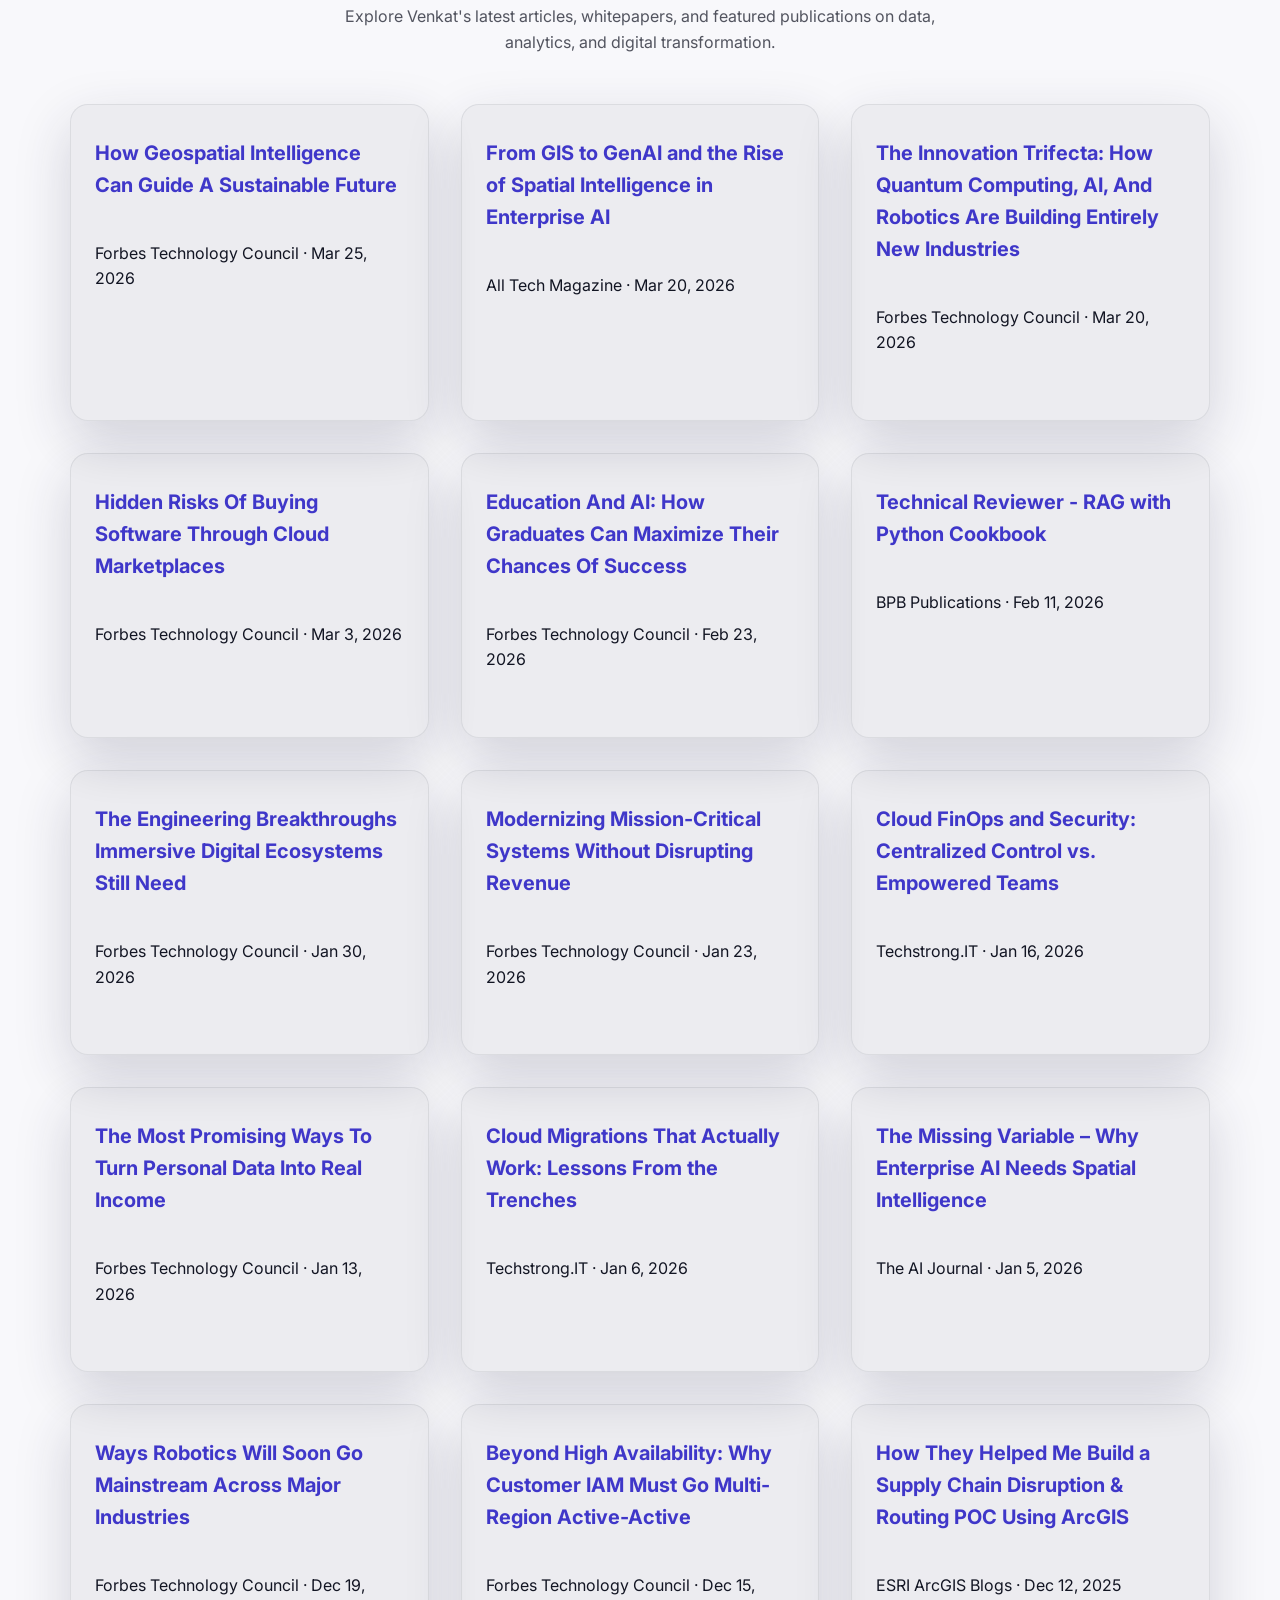
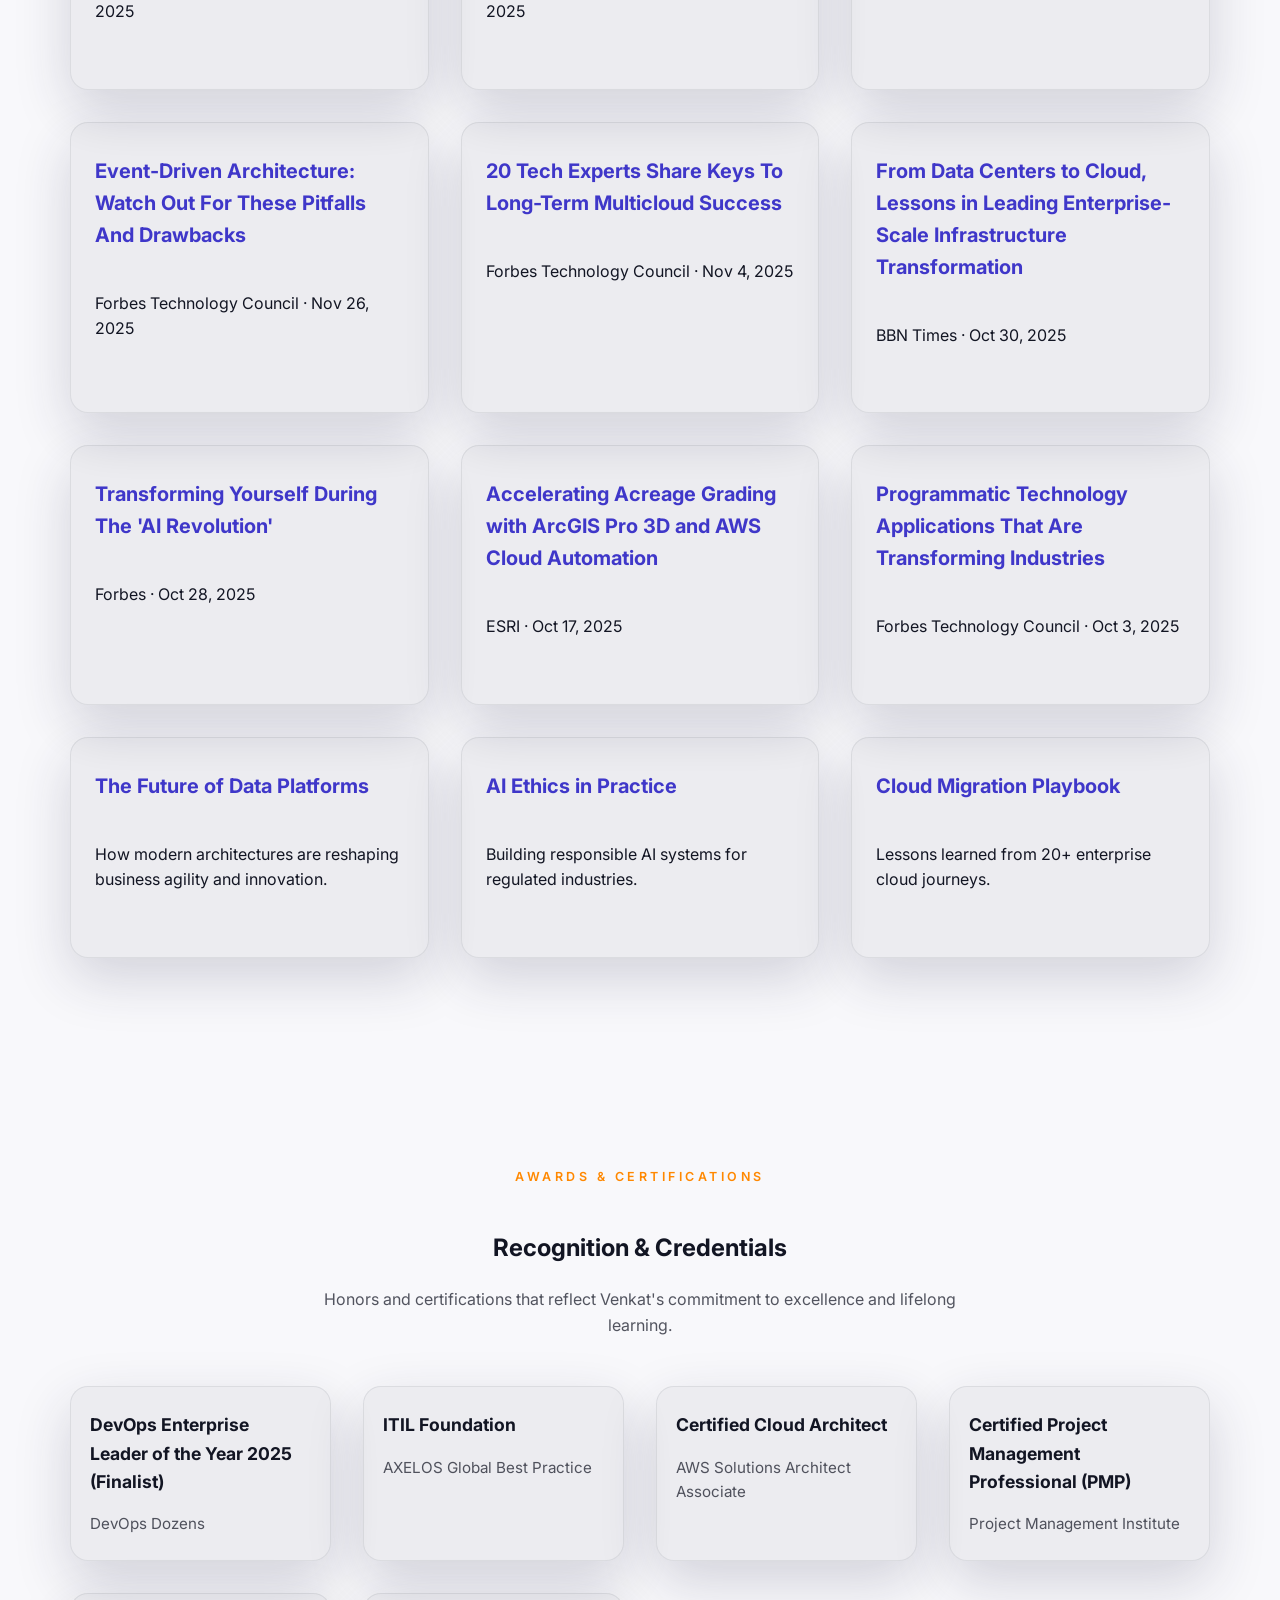
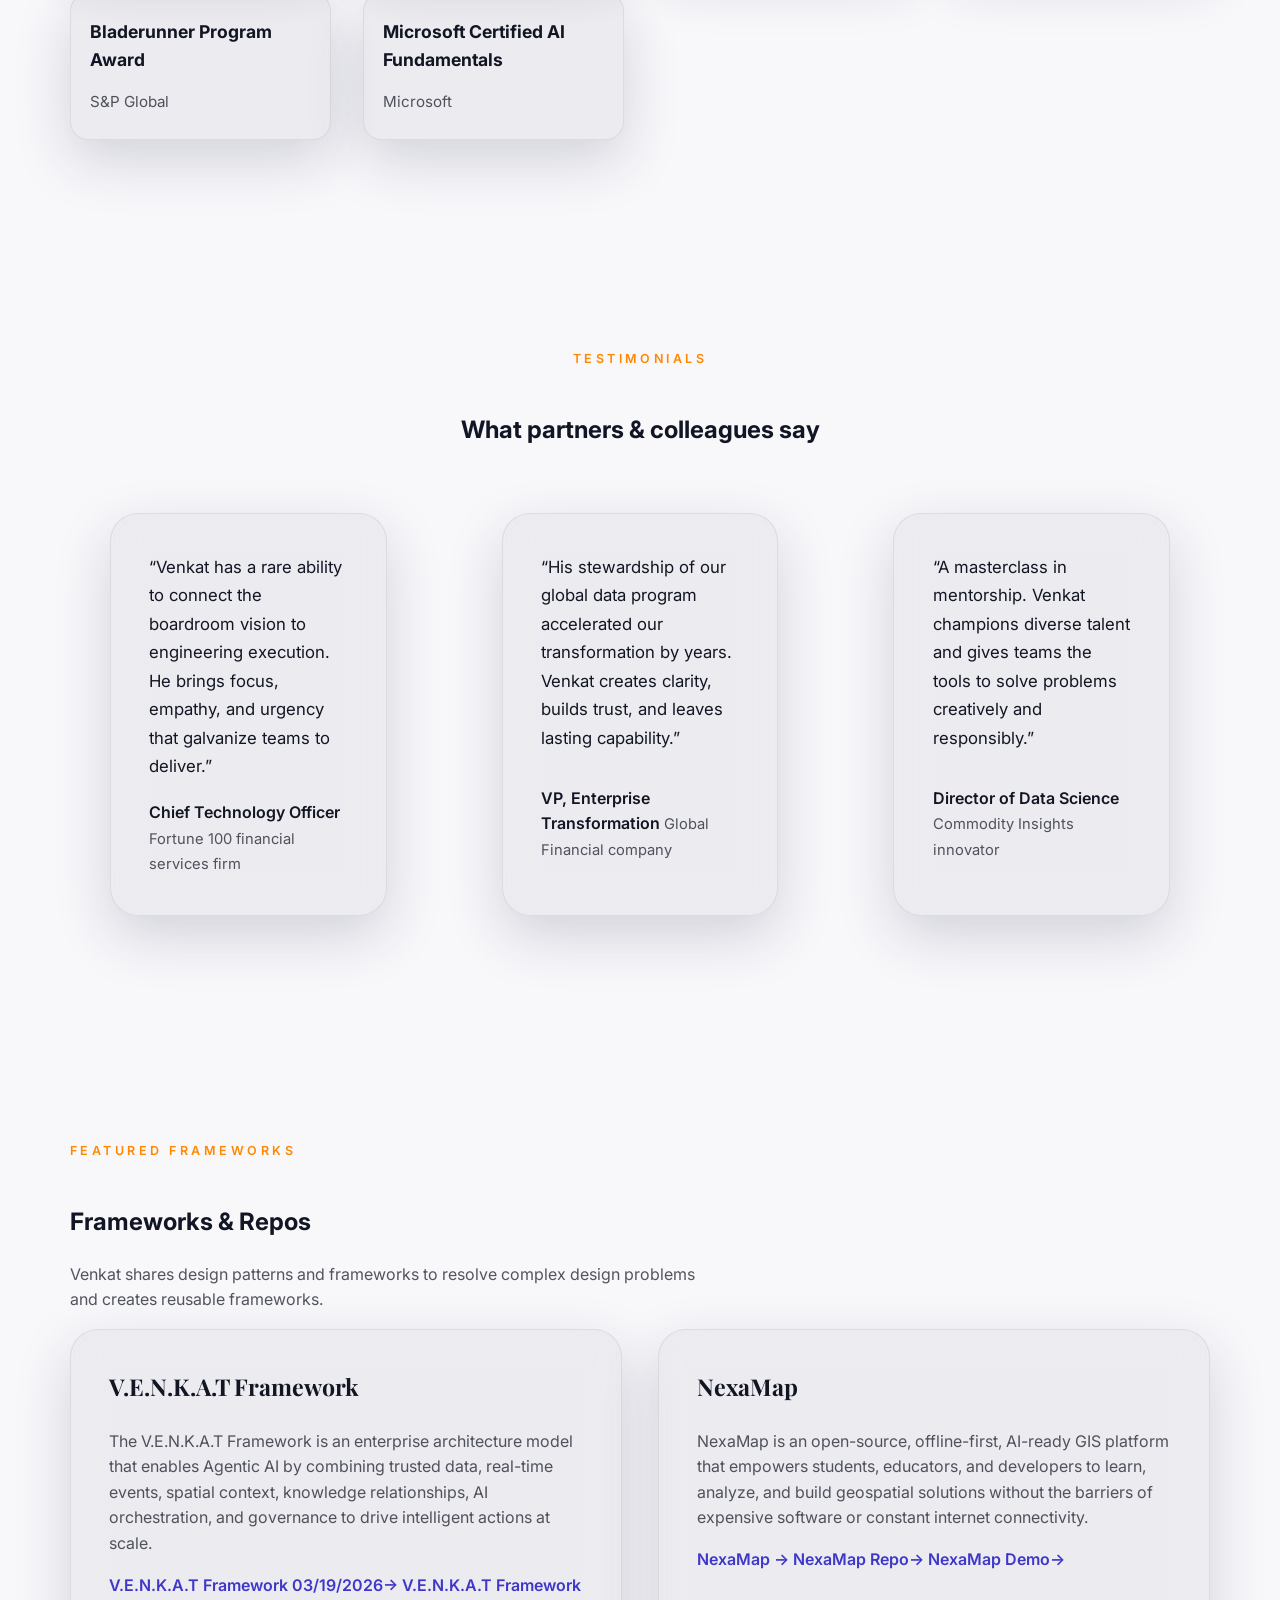
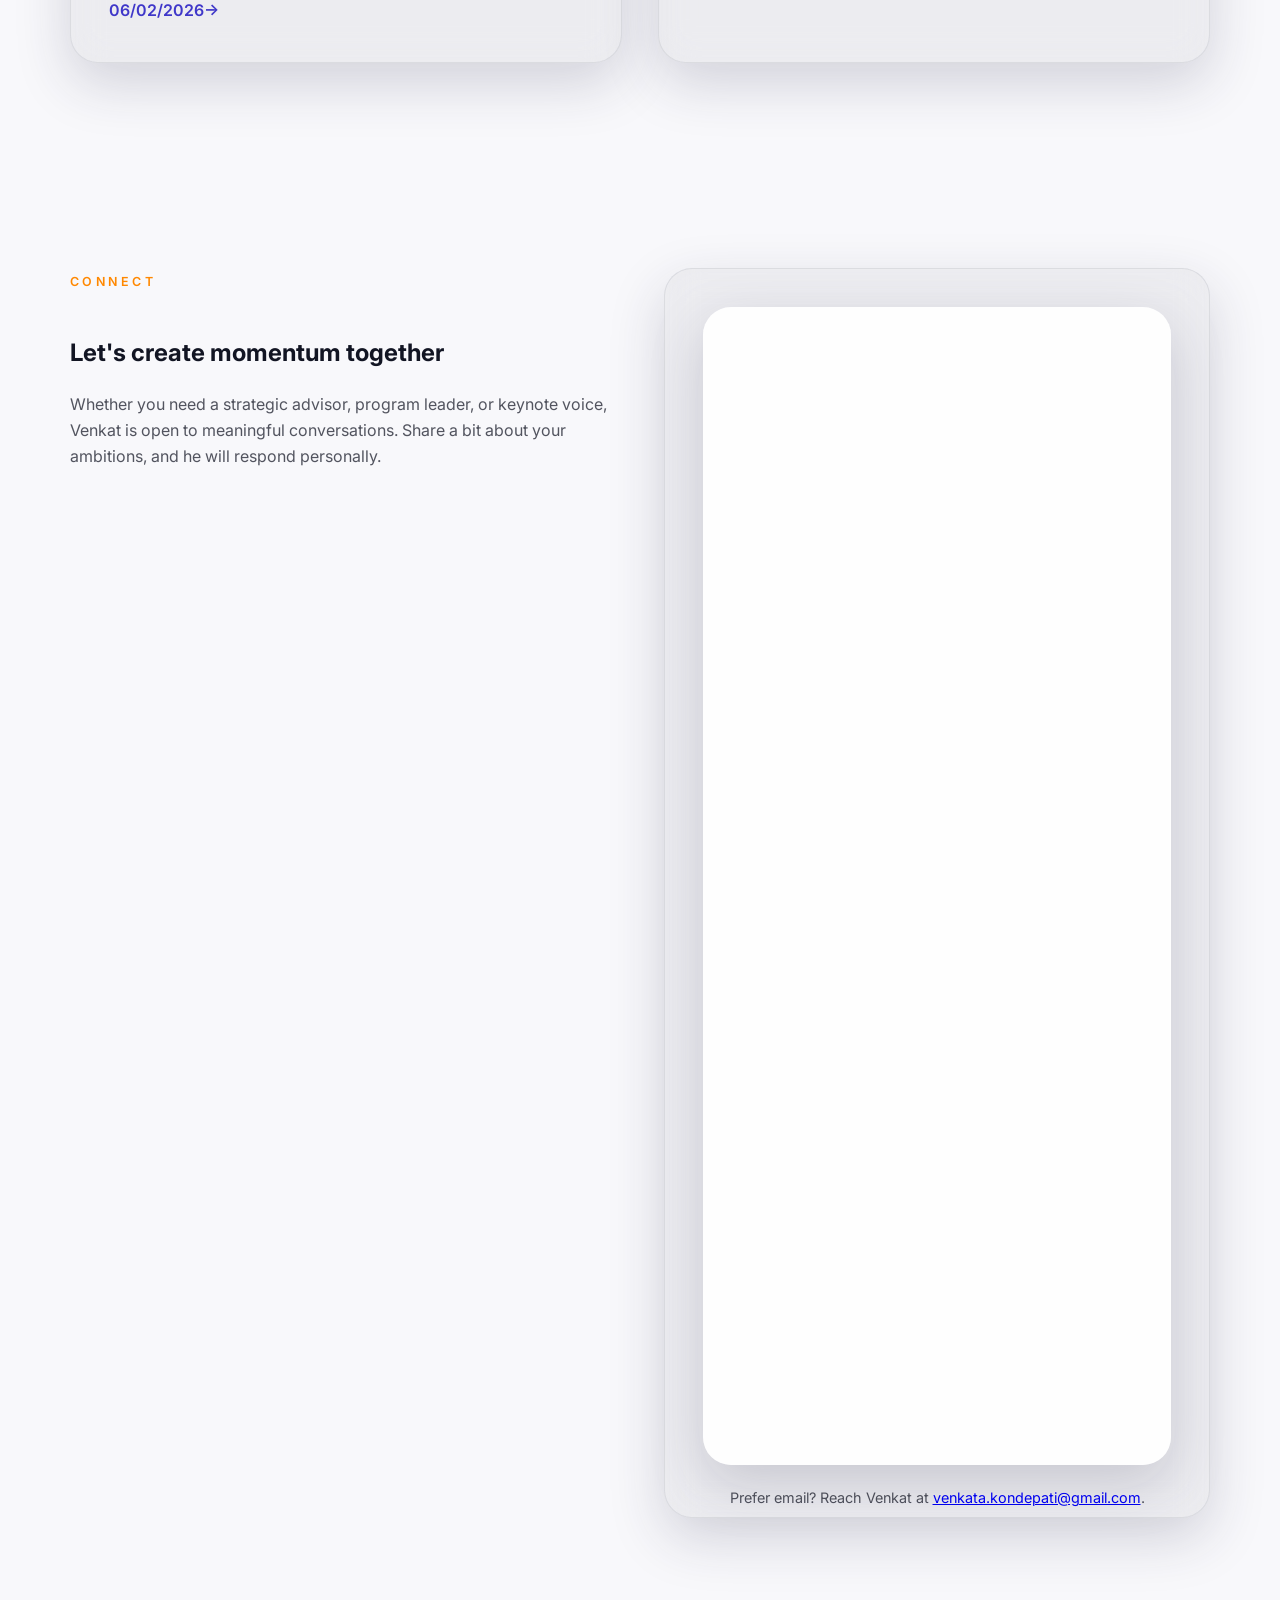
==== commit b43074b8: "Update index.html" ====
--- a/index.html
+++ b/index.html
@@ -184,7 +184,7 @@
               <li>Perform prototypes and design innovative, affordable, and sustainable solutions leveraging Snowflake,
                 Databricks, Generative AI (GenAI), Machine Learning (ML), Artificial Intelligence (AI), and Agentic AI
                 to address complex business and operational challenges.</li>
-              <li>Architect and implement Geospatial and Spatial Intelligence solutions integrating large-scale spatial
+              <li>Architect and implement Geospatial and Spatial Intelligence solutions, integrating large-scale spatial
                 datasets with advanced analytics to support decision-making across multiple industries.</li>
               <li>Drive Cloud Engineering and Operations, enabling high availability, cost optimization, automation, and
                 performance tuning across AWS, Azure, and GCP environments.</li>
@@ -353,7 +353,7 @@
           <span class="eyebrow">Spotlight</span>
           <h2>Signature programmes &amp; proof points</h2>
           <p>
-            A snapshot of programmes that showcase Venkat's blend of strategy, architecture, and empathetic
+            A snapshot of programs that showcase Venkat's blend of strategy, architecture, and empathetic
             leadership.
           </p>
         </div>
@@ -373,7 +373,7 @@
           <article class="spotlight-card">
             <h3>Intelligent operations nerve center</h3>
             <p>
-              Orchestrated a command centre experience blending IoT telemetry, predictive maintenance, and scenario
+              Orchestrated a command center experience blending IoT telemetry, predictive maintenance, and scenario
               planning dashboards for a global manufacturer.
             </p>
             <ul>
@@ -430,7 +430,7 @@
           <article class="expertise-card">
             <h3>Change enablement</h3>
             <p>
-              Communication architectures, literacy programmes, and community-building that ensure adoption,
+              Communication architectures, literacy programs, and community-building that ensure adoption,
               compliance, and sustainable success.
             </p>
           </article>
@@ -472,7 +472,7 @@
             <h3>Responsible AI guardrails</h3>
             <p>
               Balancing innovation with accountability through model risk frameworks, transparent governance, and
-              human-centred design practices.
+              human-centered design practices.
             </p>
             <a class="text-link" href="#contact">Invite Venkat to speak →</a>
           </article>
@@ -780,7 +780,7 @@
           </figure>
           <figure class="testimonial-card">
             <blockquote>
-              “His stewardship of our global data programme accelerated our transformation by years. Venkat creates
+              “His stewardship of our global data program accelerated our transformation by years. Venkat creates
               clarity, builds trust, and leaves lasting capability.”
             </blockquote>
             <figcaption>
@@ -816,7 +816,8 @@
                 The V.E.N.K.A.T Framework is an enterprise architecture model that enables Agentic AI by combining trusted data, real-time events, spatial context, 
                 knowledge relationships, AI orchestration, and governance to drive intelligent actions at scale.
             </p>
-            <a class="text-link" href="https://medium.com/@venkata.kondepati/the-v-e-n-k-a-t-framework-building-enterprise-data-platforms-for-the-agentic-ai-era-20352f548e40">V.E.N.K.A.T Framework →</a>
+            <a class="text-link" href="https://medium.com/@venkata.kondepati/the-v-e-n-k-a-t-framework-building-enterprise-data-platforms-for-the-agentic-ai-era-20352f548e40">V.E.N.K.A.T Framework 03/19/2026→</a>
+            <a class="text-link" href="https://medium.com/@venkata.kondepati/the-v-e-n-k-a-t-framework-building-enterprise-architectures-for-the-agentic-ai-era-d70cdf9c9b0e">V.E.N.K.A.T Framework 06/02/2026→</a>
           </article>
           <article class="insight-card">
             <h3>NexaMap</h3>
@@ -838,8 +839,8 @@
           <span class="eyebrow">Connect</span>
           <h2>Let's create momentum together</h2>
           <p>
-            Whether you need a strategic advisor, programme leader, or keynote voice, Venkat is open to meaningful
-            conversations. Share a bit about your ambitions and he will respond personally.
+            Whether you need a strategic advisor, program leader, or keynote voice, Venkat is open to meaningful
+            conversations. Share a bit about your ambitions, and he will respond personally.
           </p>
         </div>
         <div class="contact-form">
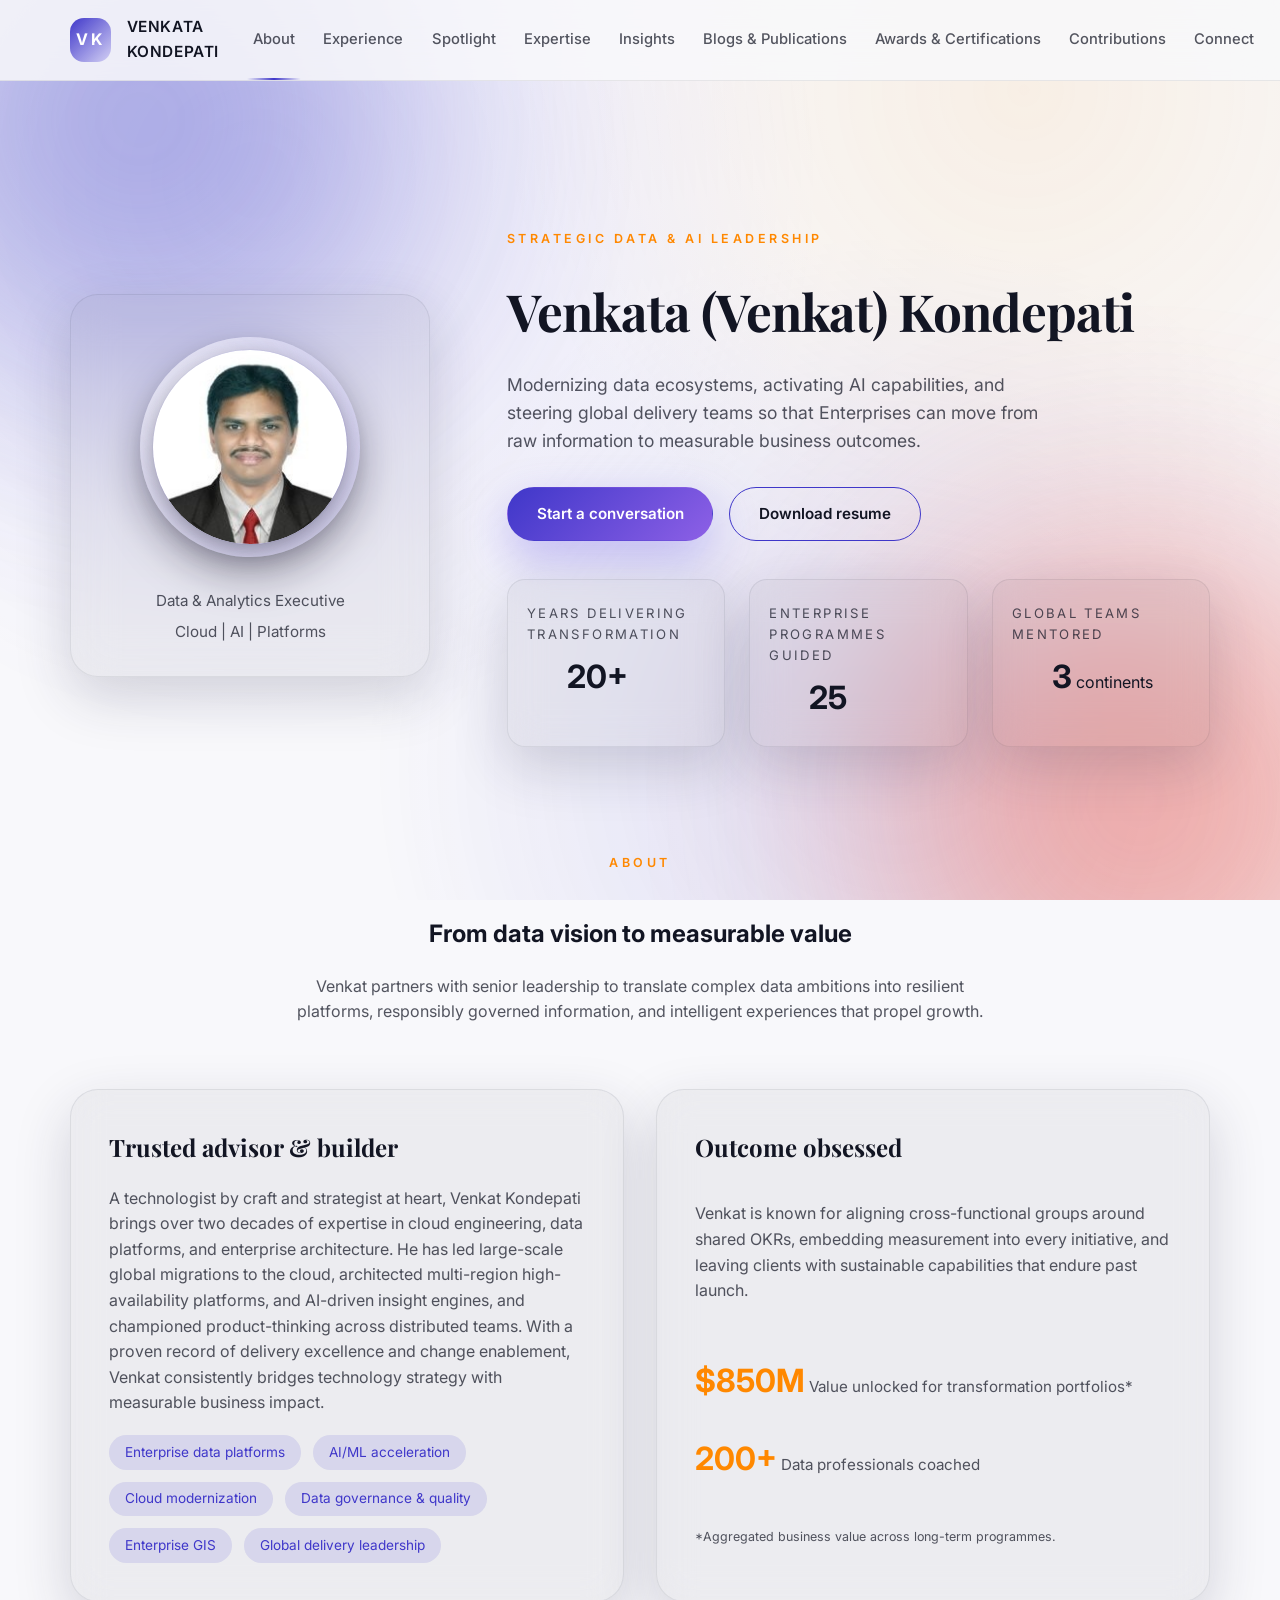
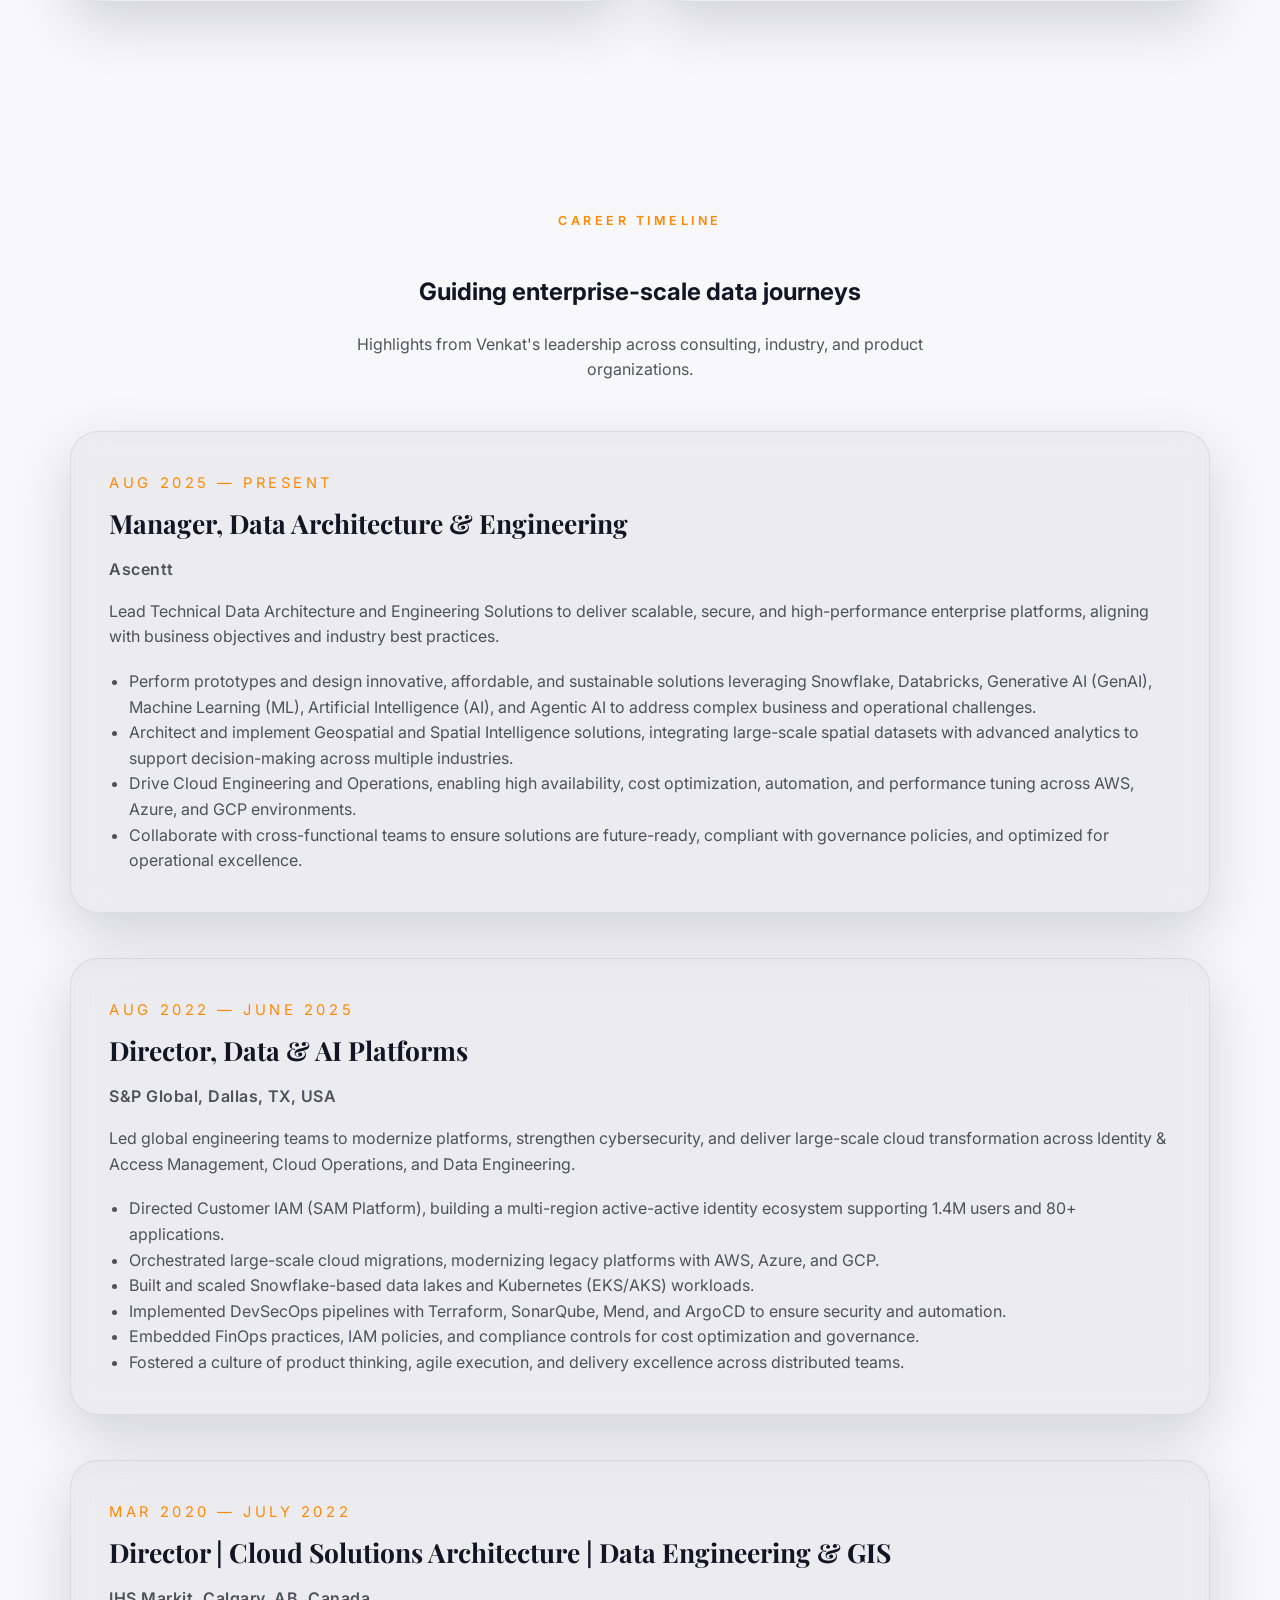
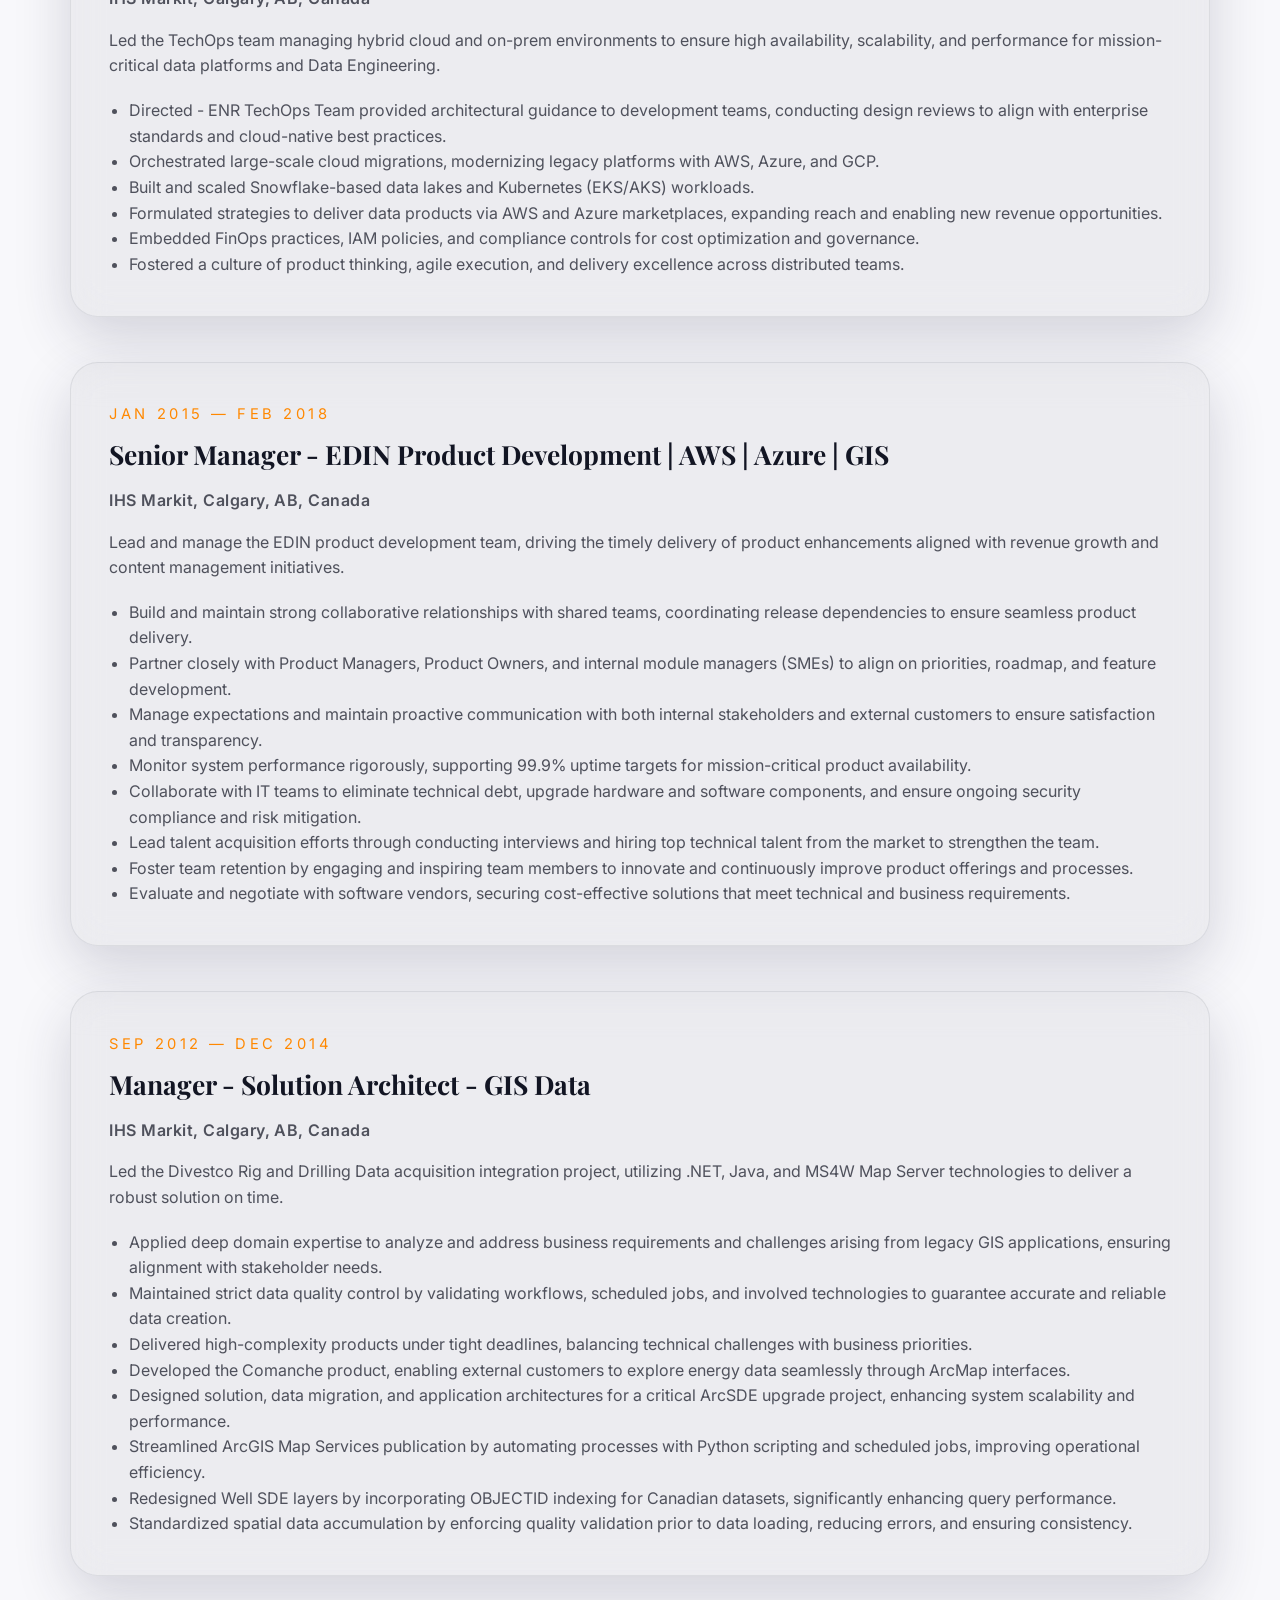
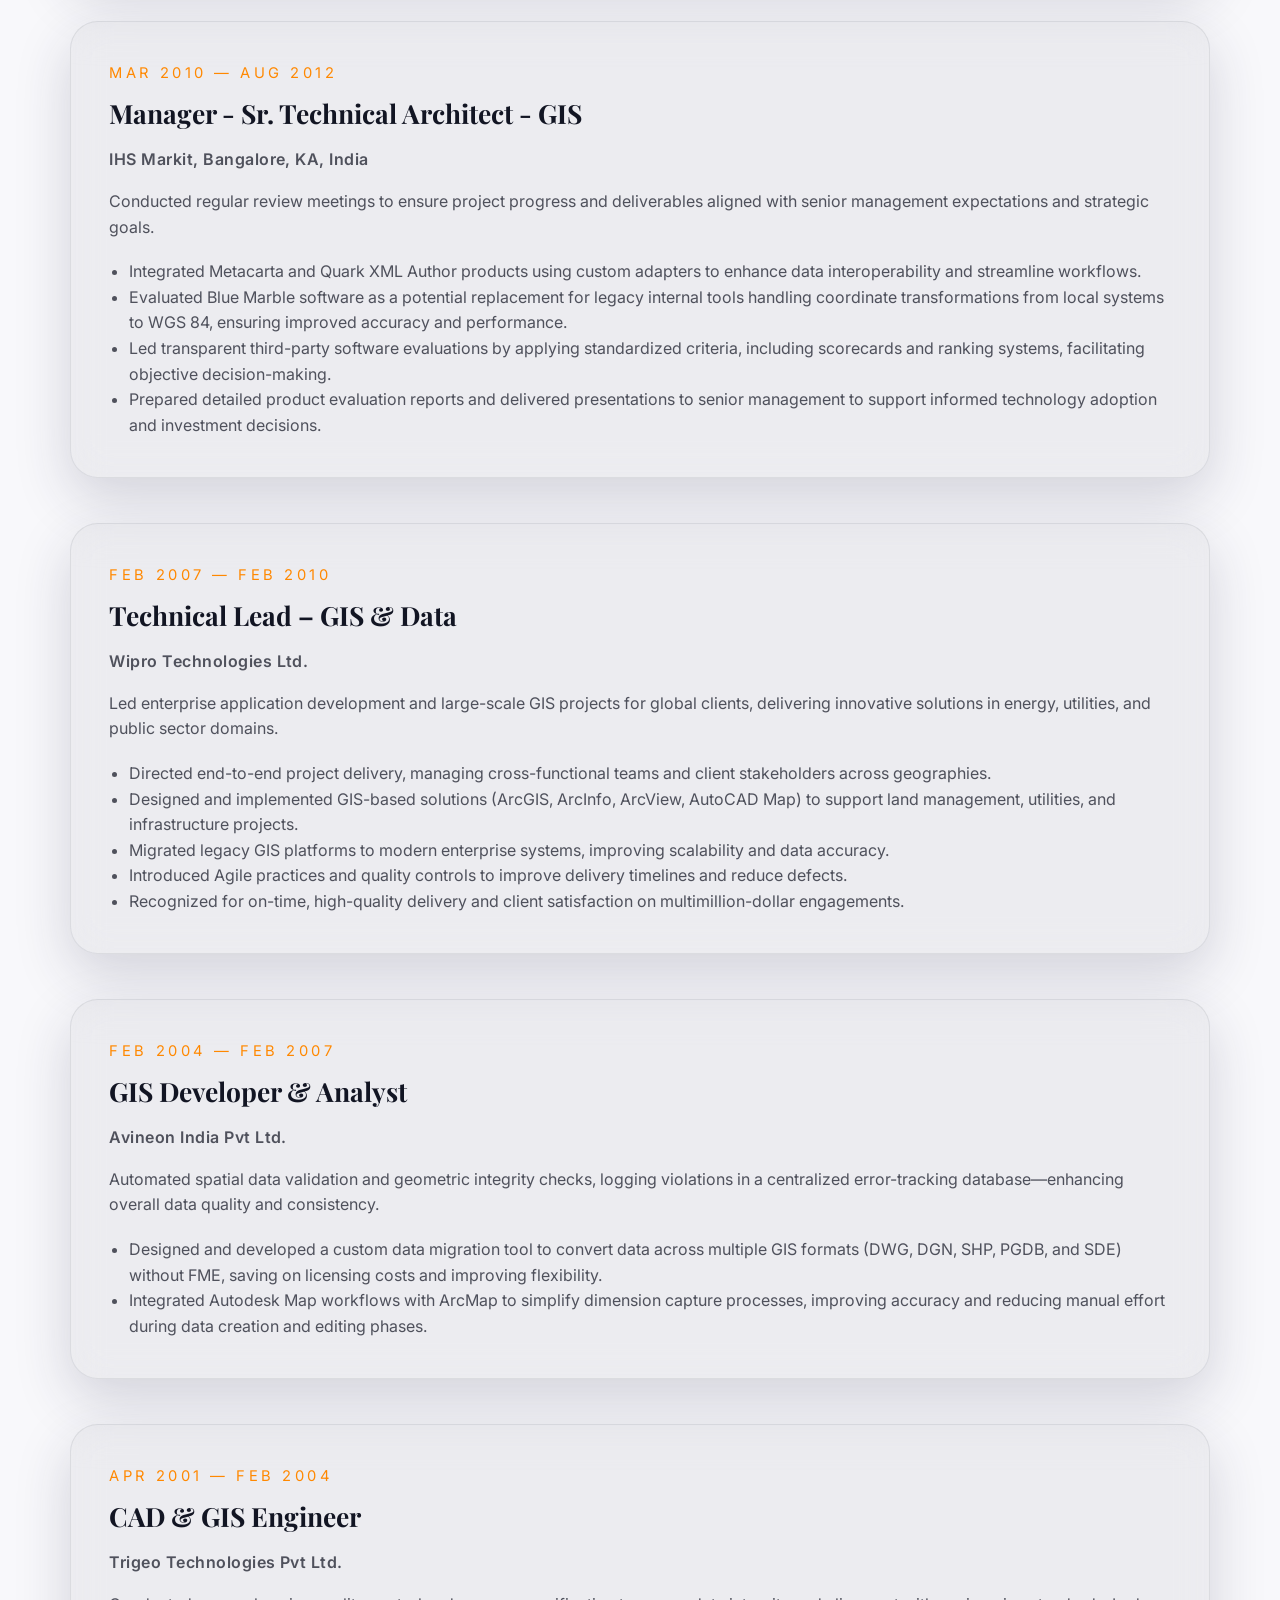
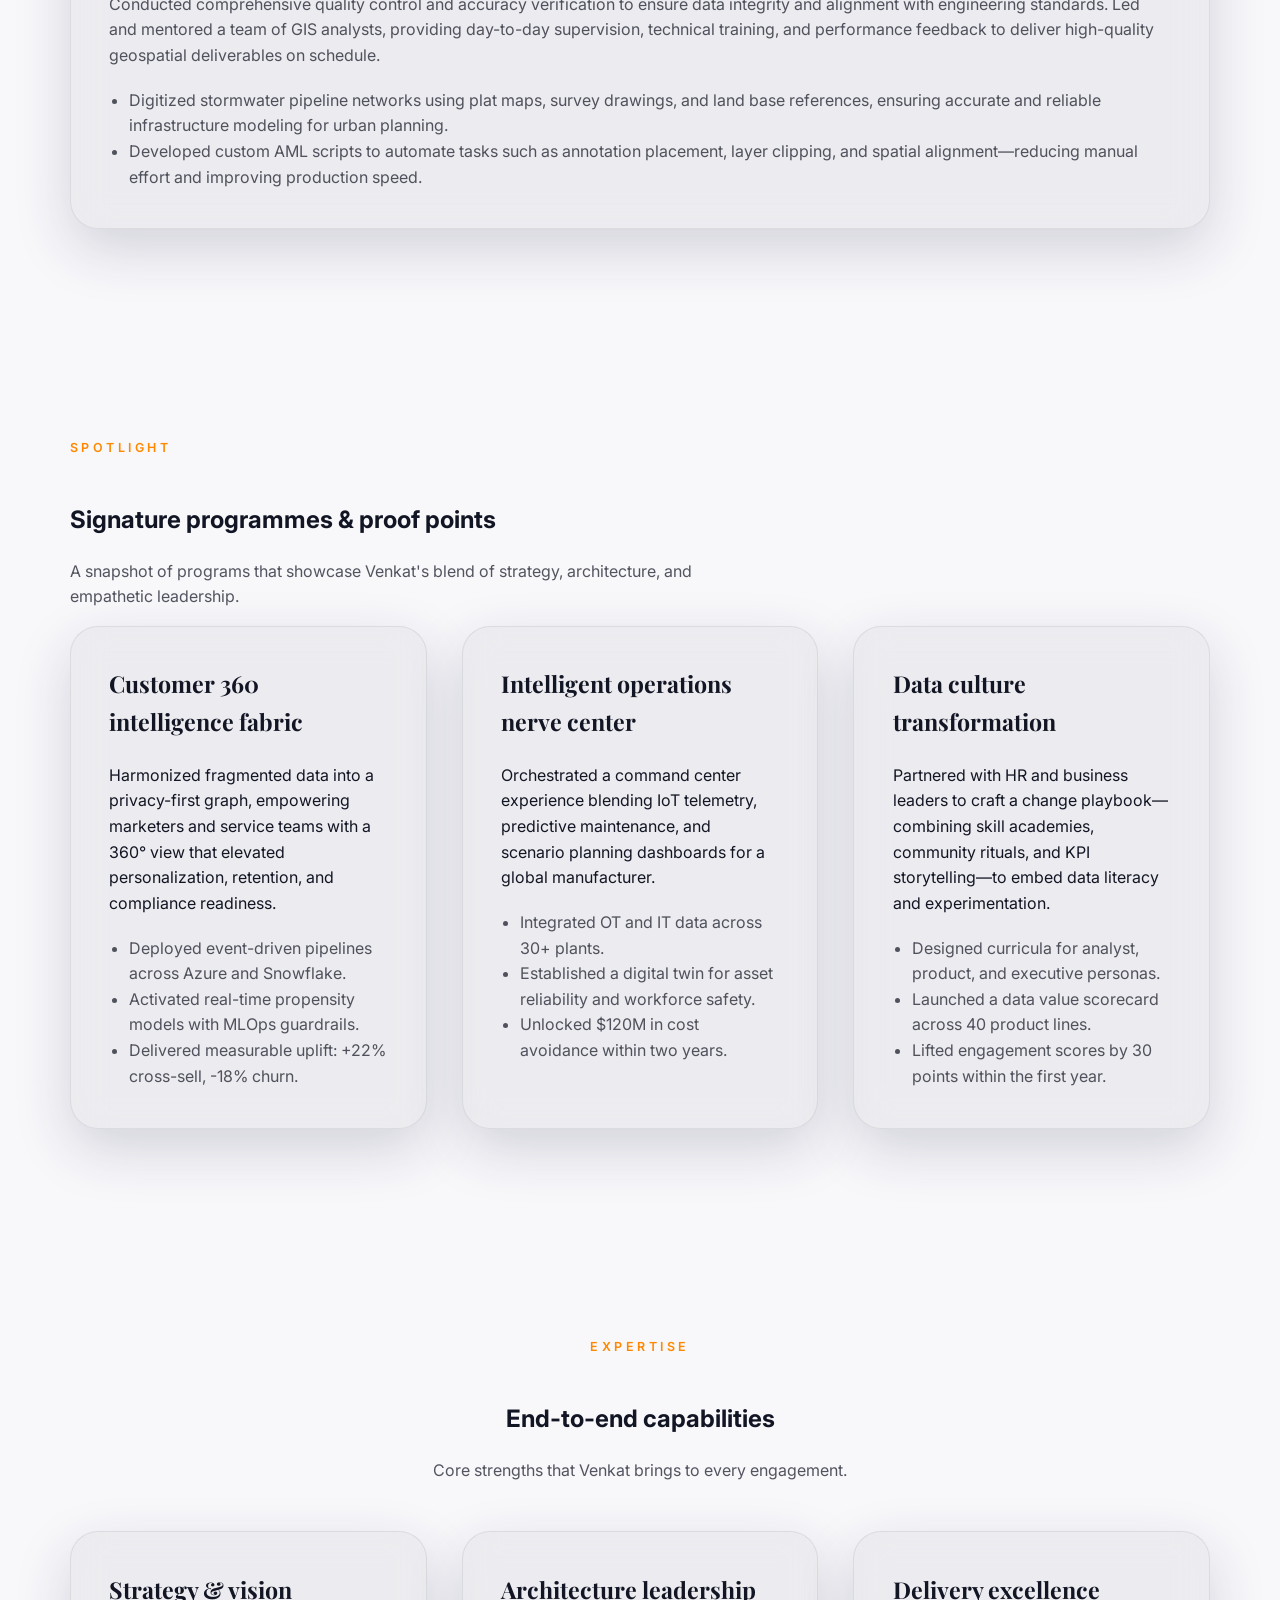
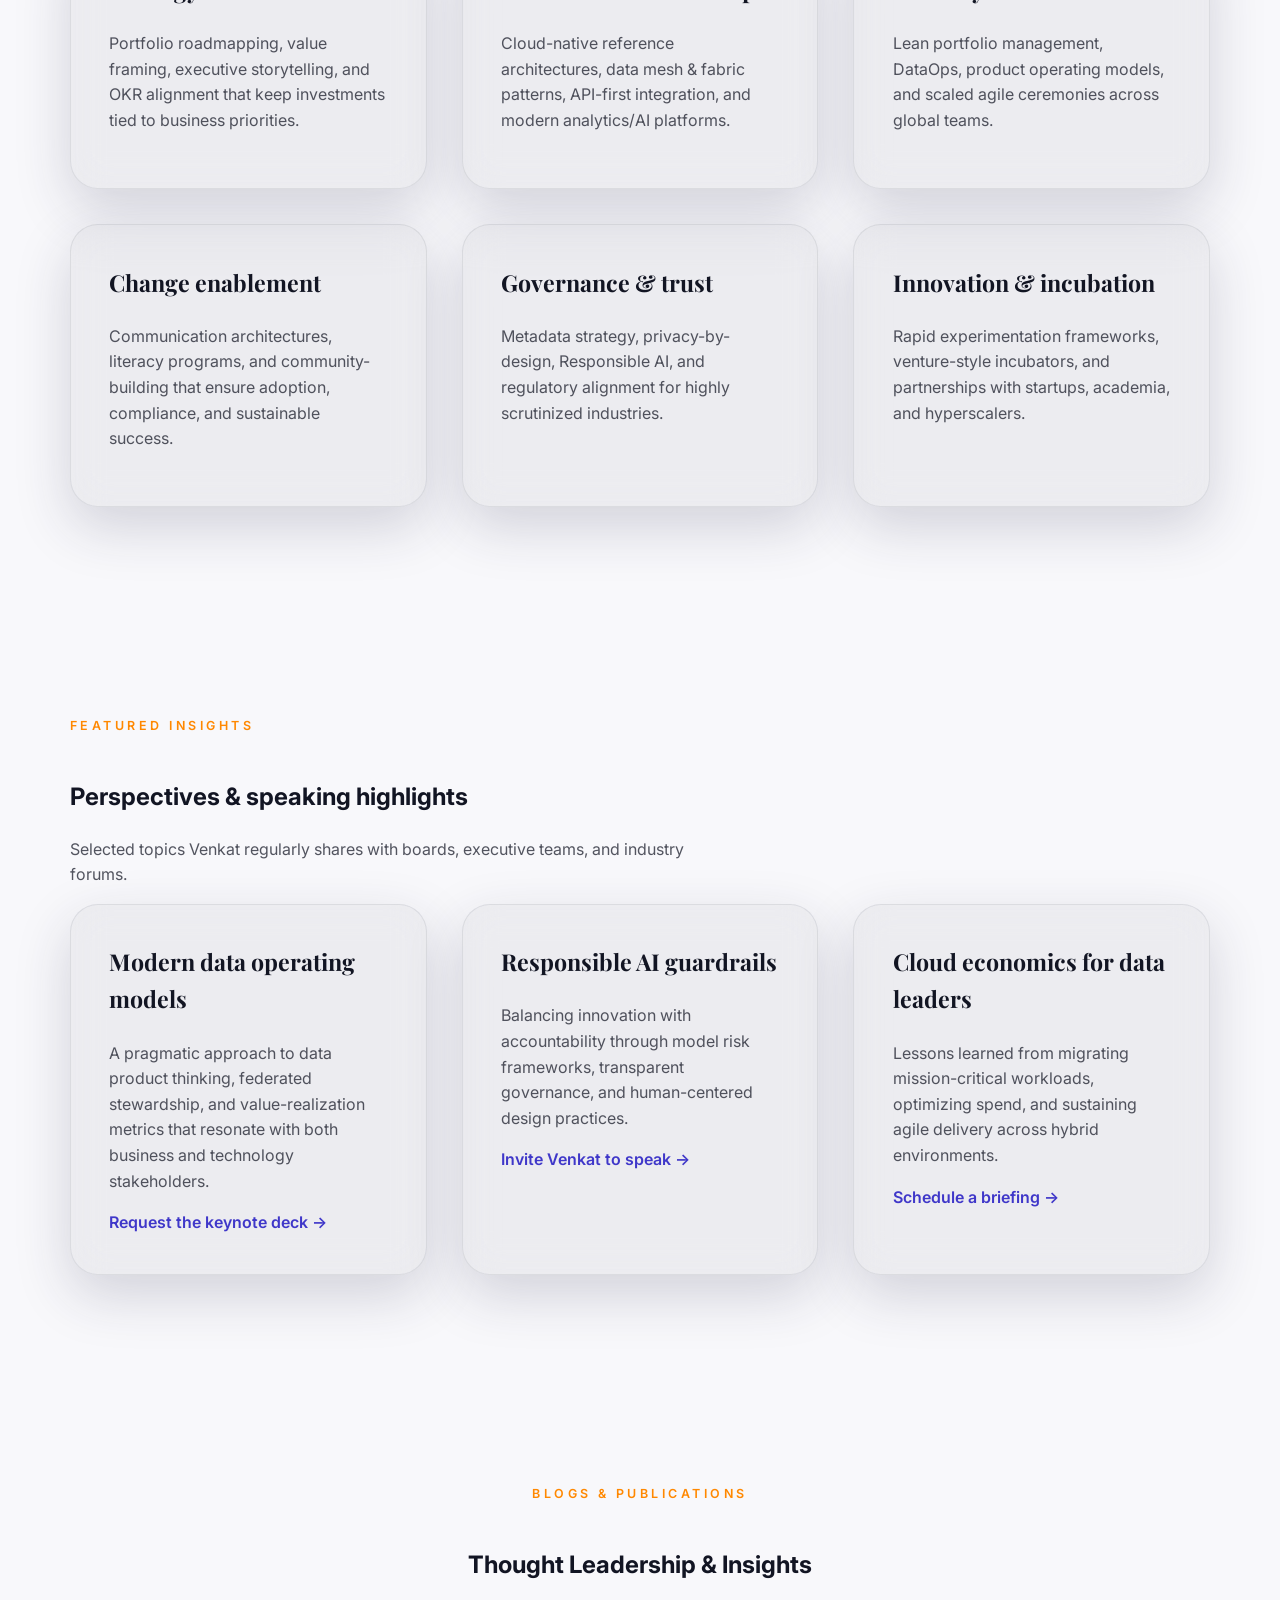
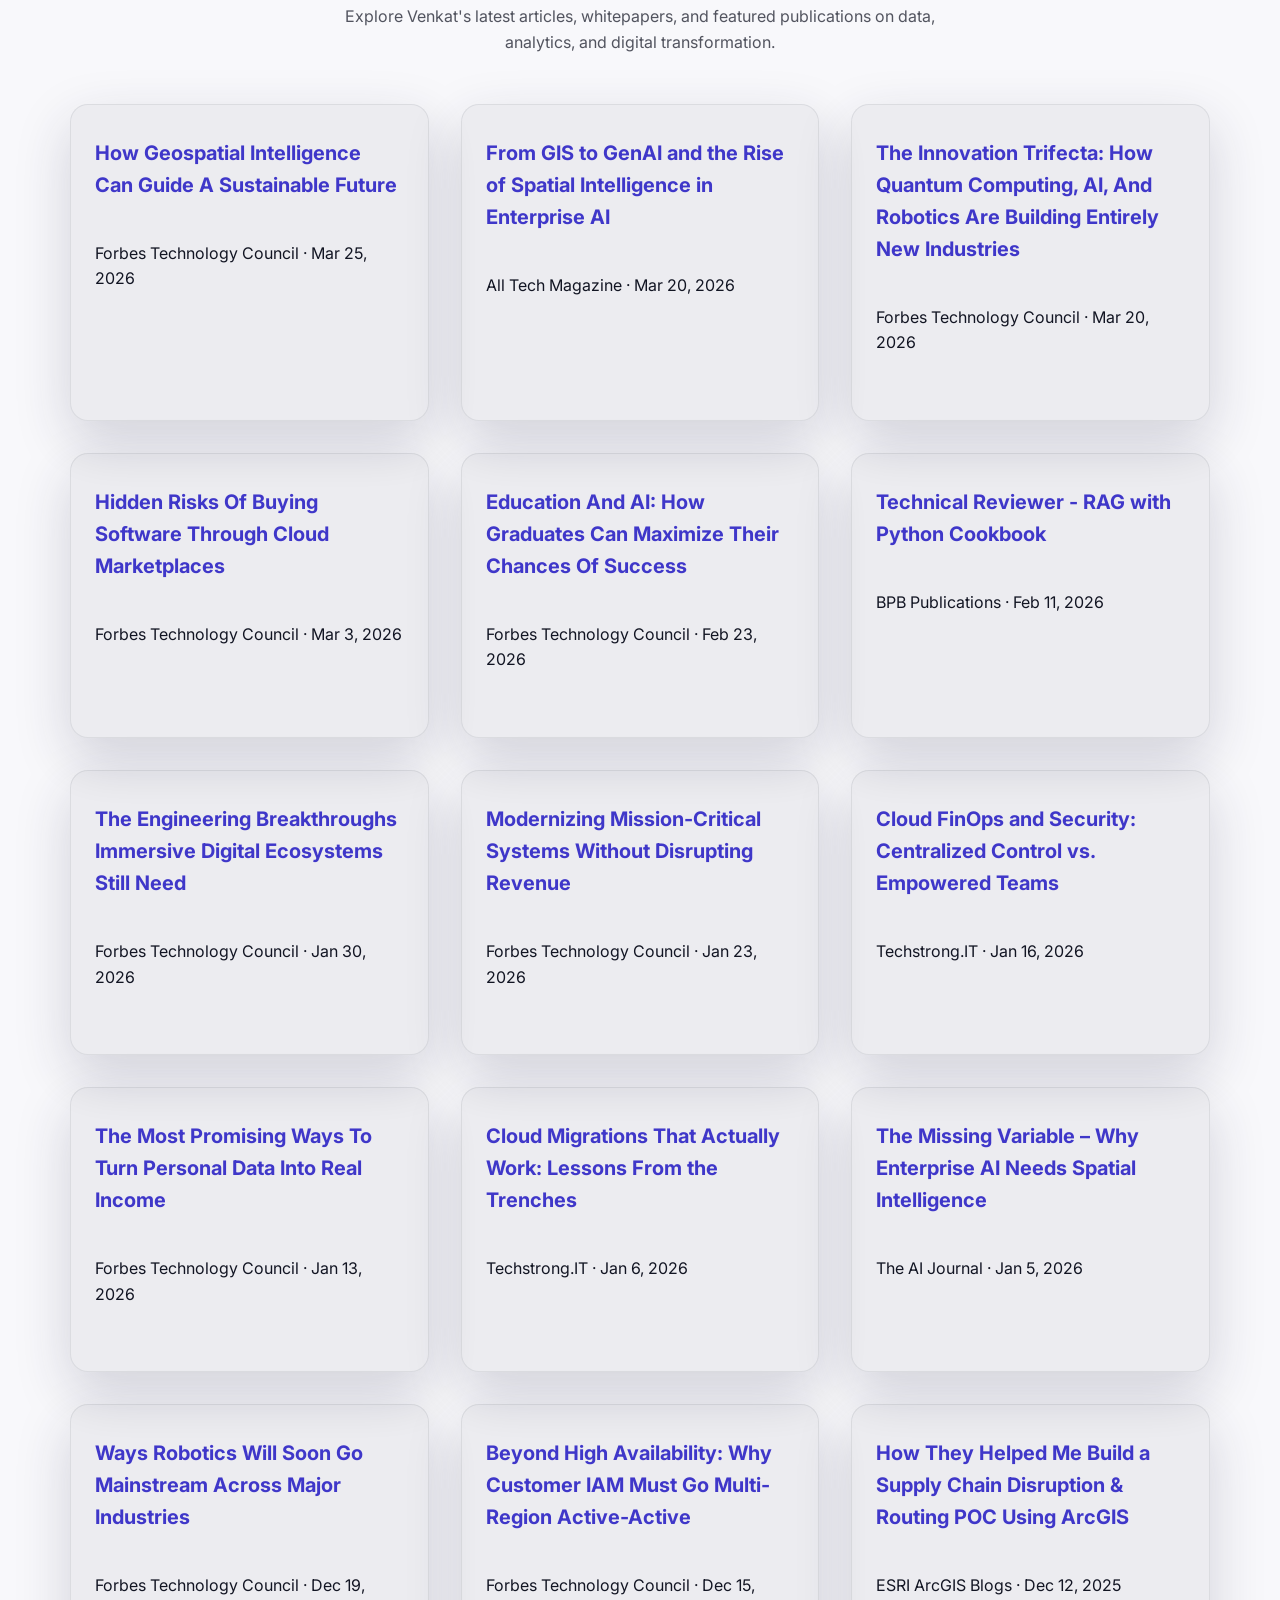
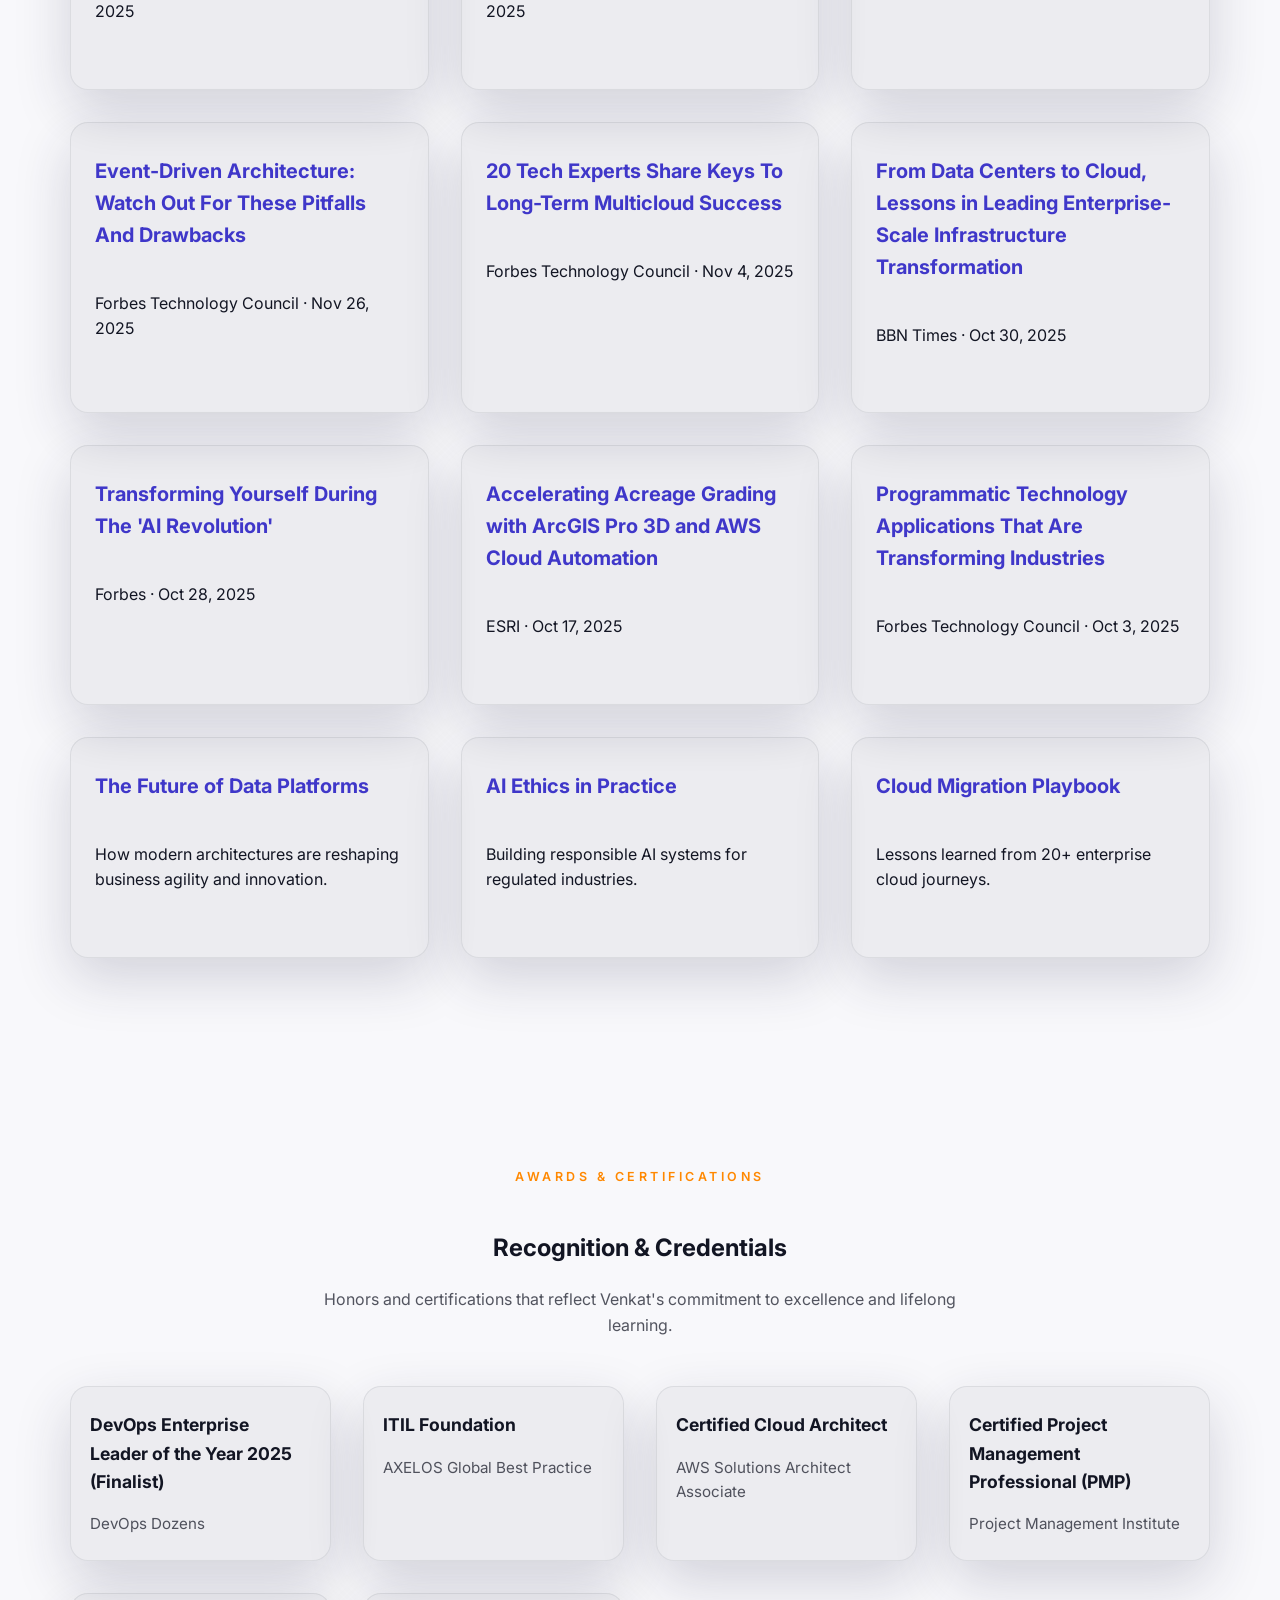
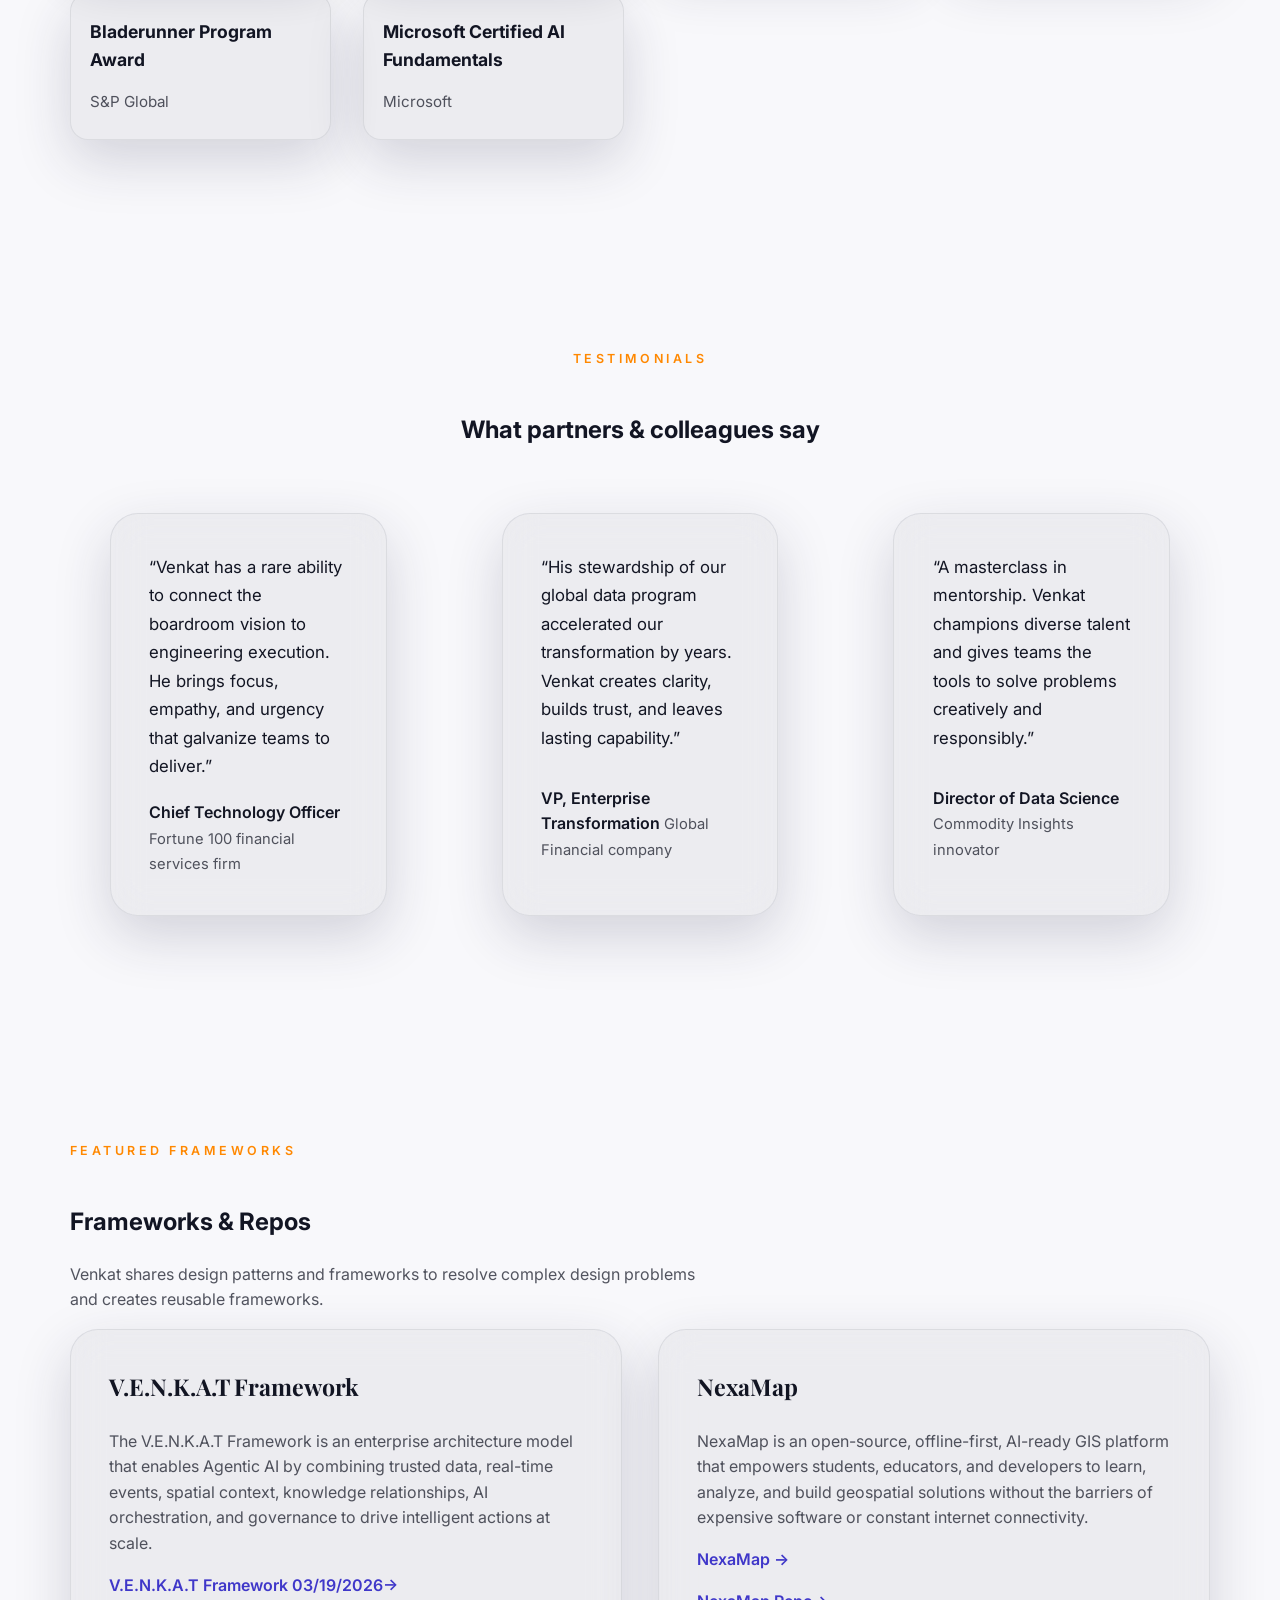
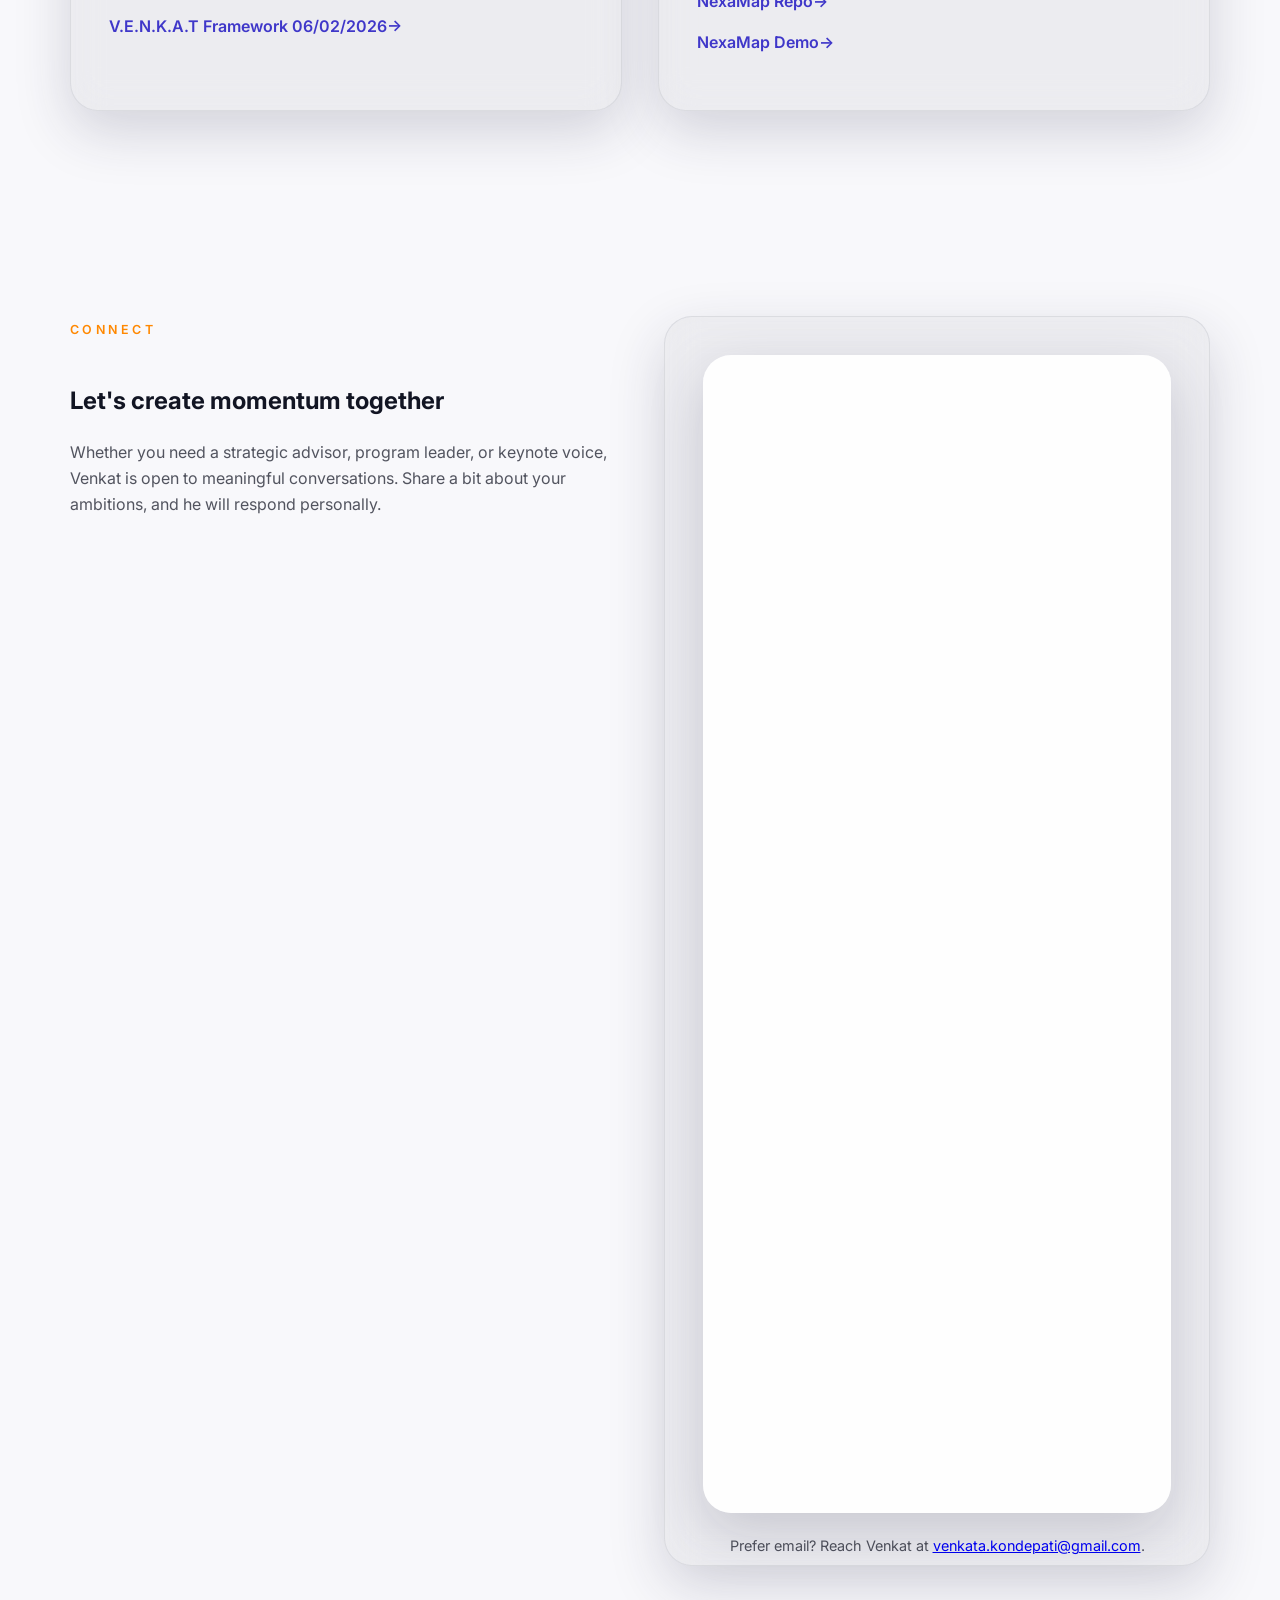
==== commit 995e71d2: "Update index.html" ====
--- a/index.html
+++ b/index.html
@@ -816,8 +816,12 @@
                 The V.E.N.K.A.T Framework is an enterprise architecture model that enables Agentic AI by combining trusted data, real-time events, spatial context, 
                 knowledge relationships, AI orchestration, and governance to drive intelligent actions at scale.
             </p>
-            <a class="text-link" href="https://medium.com/@venkata.kondepati/the-v-e-n-k-a-t-framework-building-enterprise-data-platforms-for-the-agentic-ai-era-20352f548e40">V.E.N.K.A.T Framework 03/19/2026→</a>
-            <a class="text-link" href="https://medium.com/@venkata.kondepati/the-v-e-n-k-a-t-framework-building-enterprise-architectures-for-the-agentic-ai-era-d70cdf9c9b0e">V.E.N.K.A.T Framework 06/02/2026→</a>
+            <p>
+              <a class="text-link" href="https://medium.com/@venkata.kondepati/the-v-e-n-k-a-t-framework-building-enterprise-data-platforms-for-the-agentic-ai-era-20352f548e40">V.E.N.K.A.T Framework 03/19/2026→</a>
+            </p>
+            <p>
+              <a class="text-link" href="https://medium.com/@venkata.kondepati/the-v-e-n-k-a-t-framework-building-enterprise-architectures-for-the-agentic-ai-era-d70cdf9c9b0e">V.E.N.K.A.T Framework 06/02/2026→</a>
+            </p>
           </article>
           <article class="insight-card">
             <h3>NexaMap</h3>
@@ -825,9 +829,15 @@
                 NexaMap is an open-source, offline-first, AI-ready GIS platform that empowers students, educators, and developers to learn, analyze, and 
                 build geospatial solutions without the barriers of expensive software or constant internet connectivity.
             </p>
-            <a class="text-link" href="https://medium.com/@venkata.kondepati/nexamap-a-free-offline-first-gis-platform-built-for-students-everywhere-58eae69389a4">NexaMap →</a>
-            <a class="text-link" href="https://github.com/vkondepati/gis-map-viewer">NexaMap Repo→</a>
-            <a class="text-link" href="https://www.youtube.com/watch?v=xeQJm8oYbys">NexaMap Demo→</a>
+            <p>
+              <a class="text-link" href="https://medium.com/@venkata.kondepati/nexamap-a-free-offline-first-gis-platform-built-for-students-everywhere-58eae69389a4">NexaMap →</a>
+            </p>
+            <p>
+              <a class="text-link" href="https://github.com/vkondepati/gis-map-viewer">NexaMap Repo→</a>
+            </p>
+              <a class="text-link" href="https://www.youtube.com/watch?v=xeQJm8oYbys">NexaMap Demo→</a>
+            <p>
+            </p>
           </article>
         </div>
       </div>
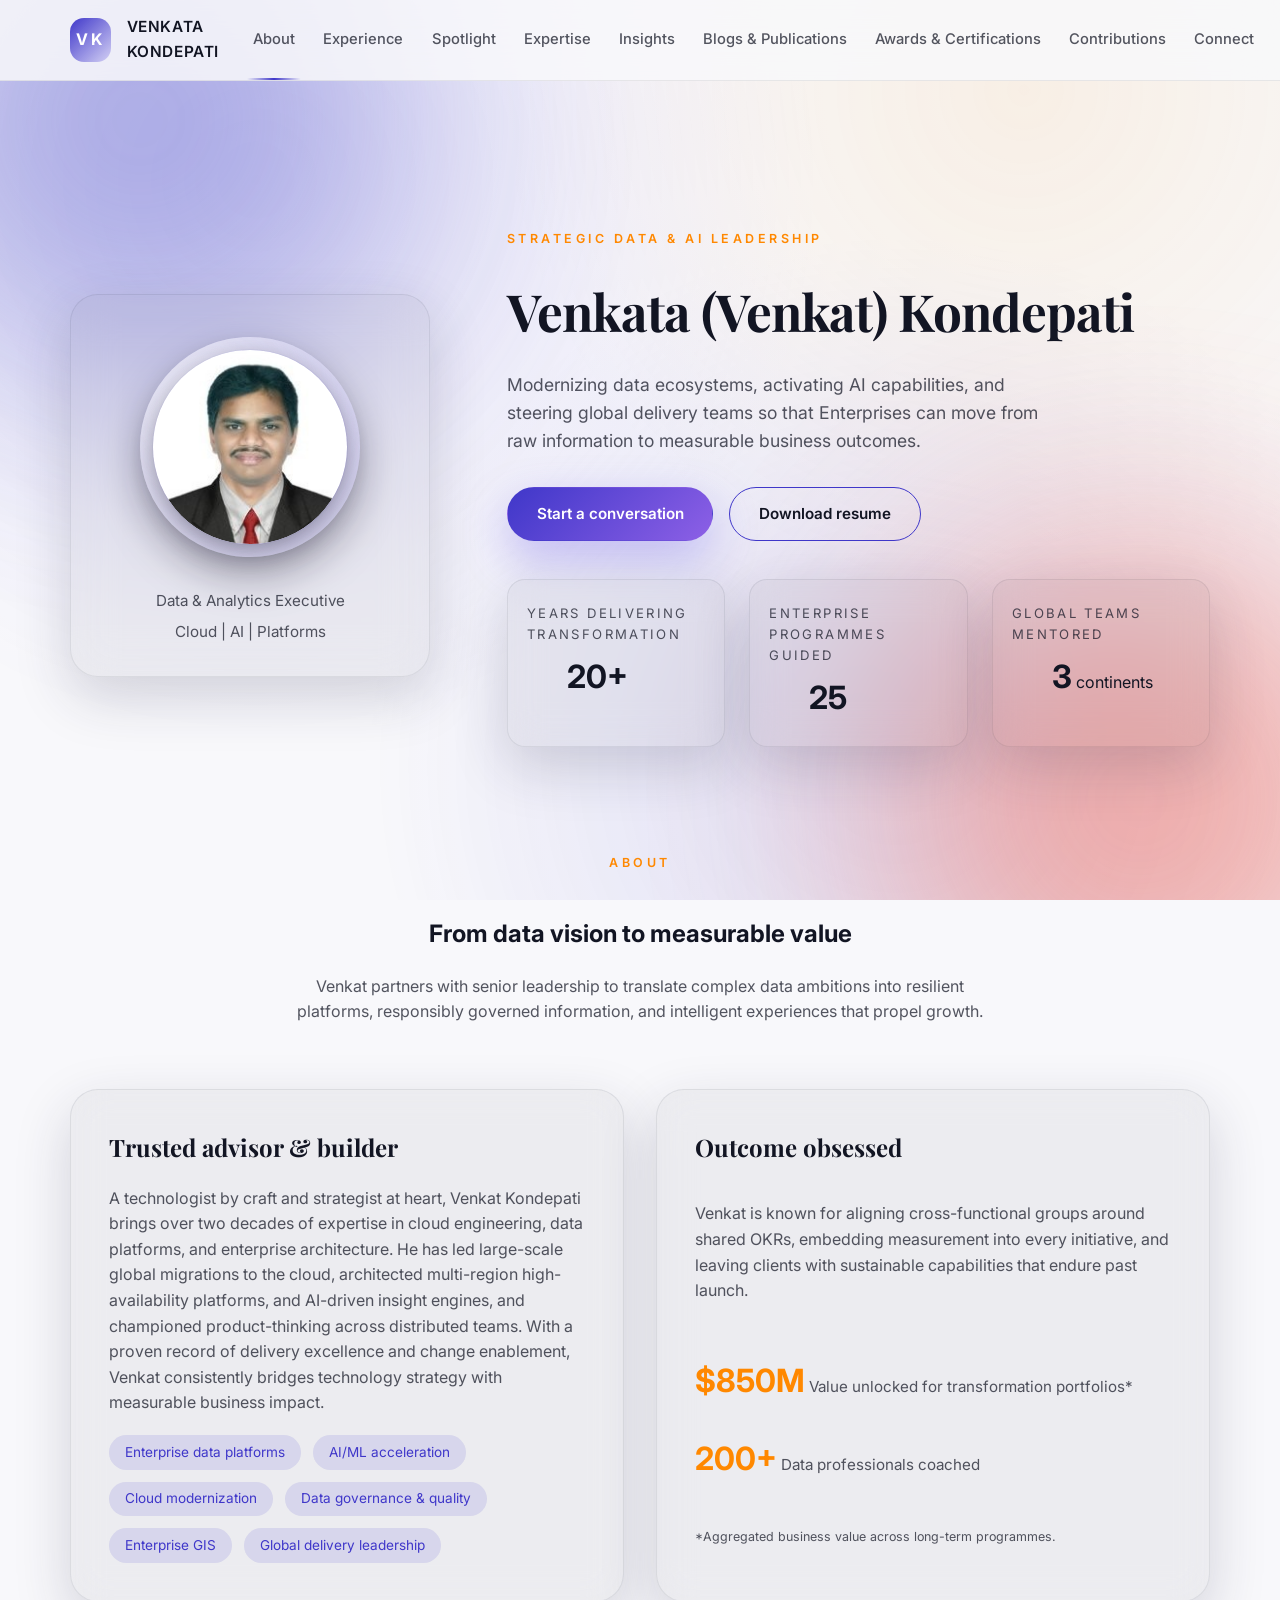
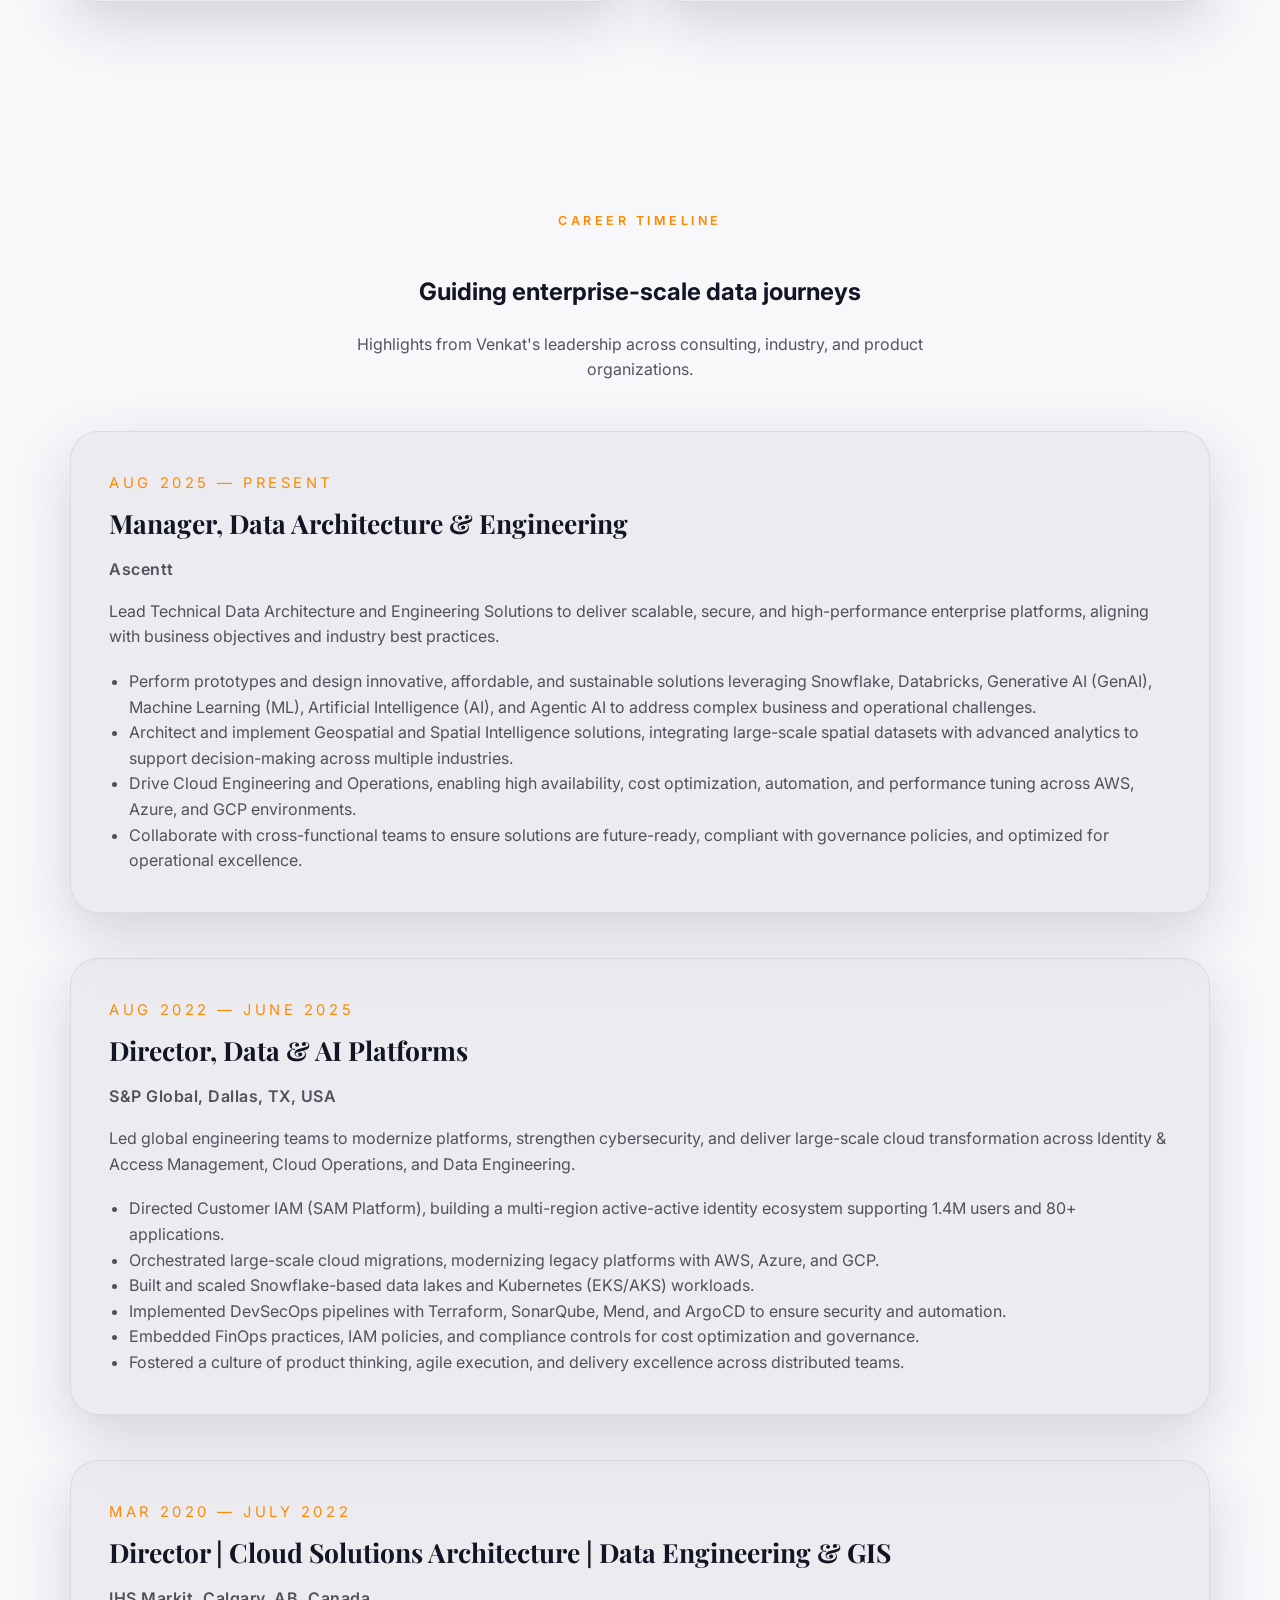
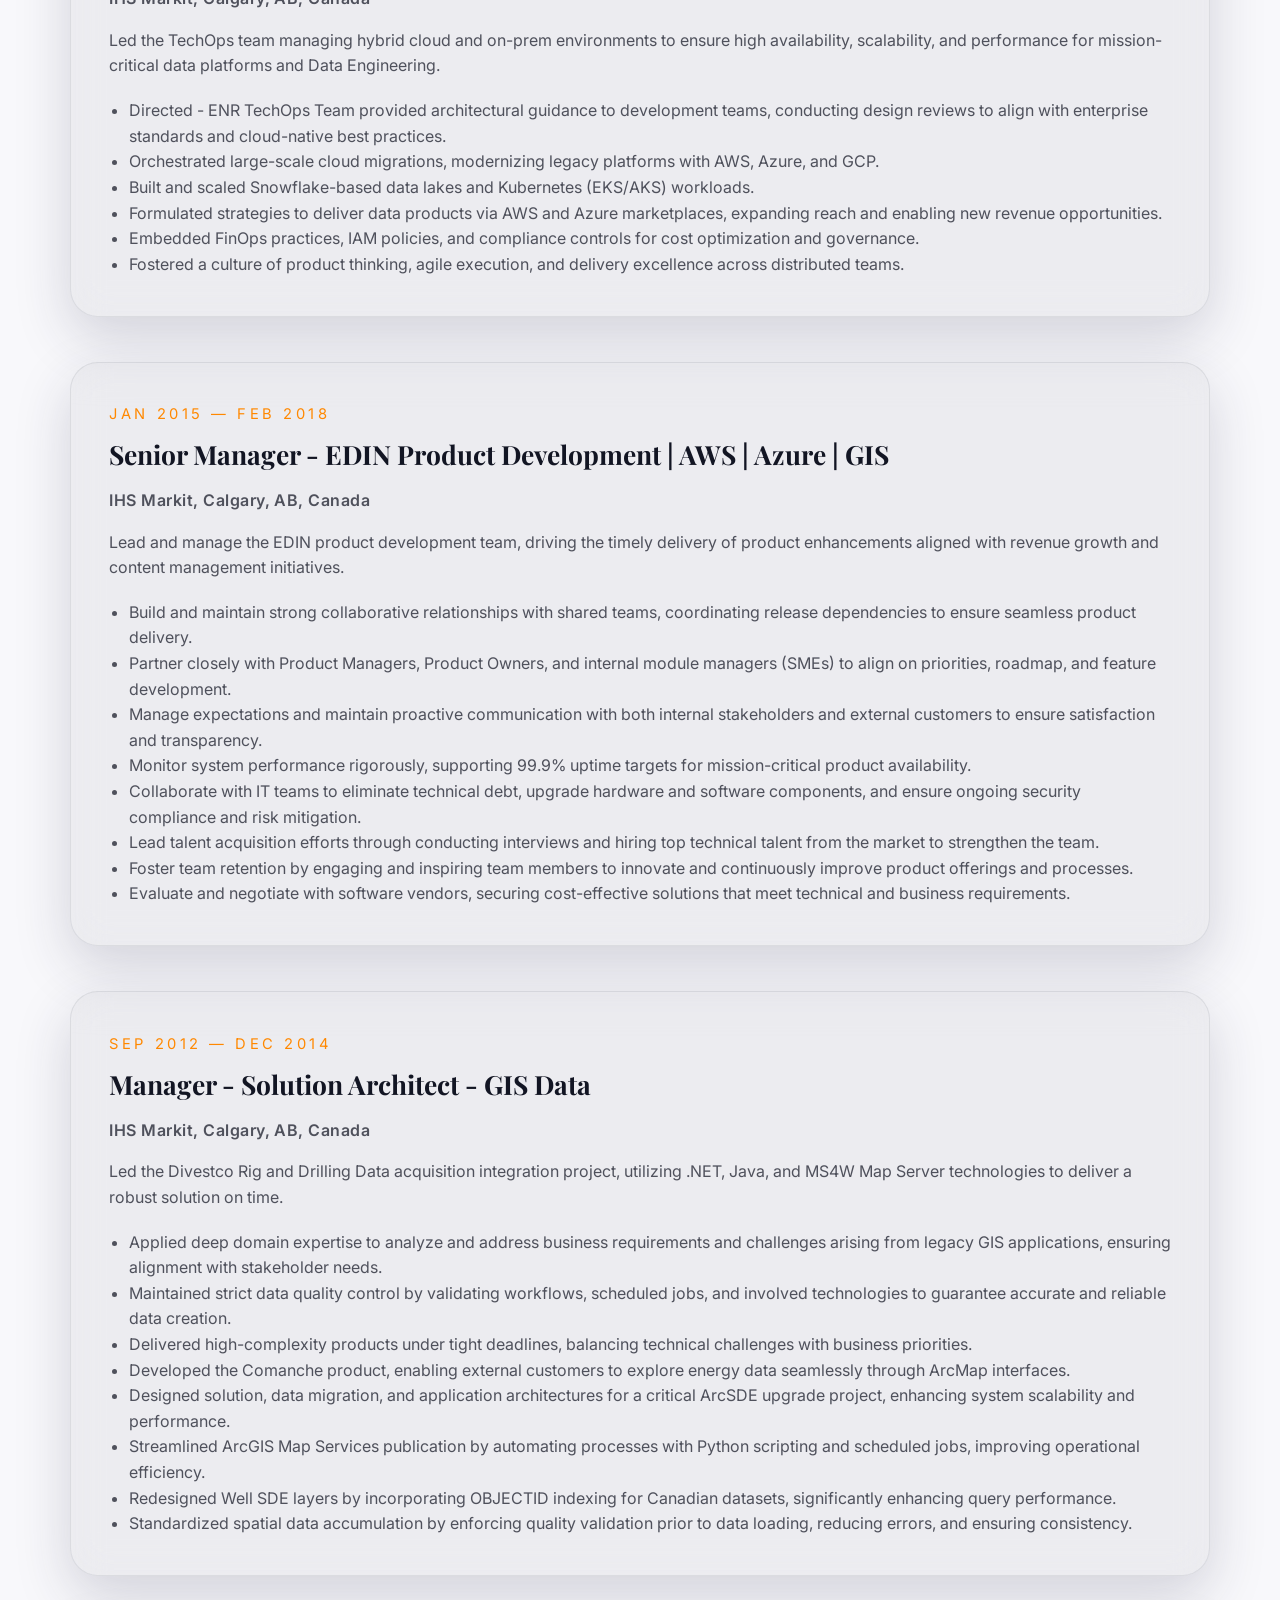
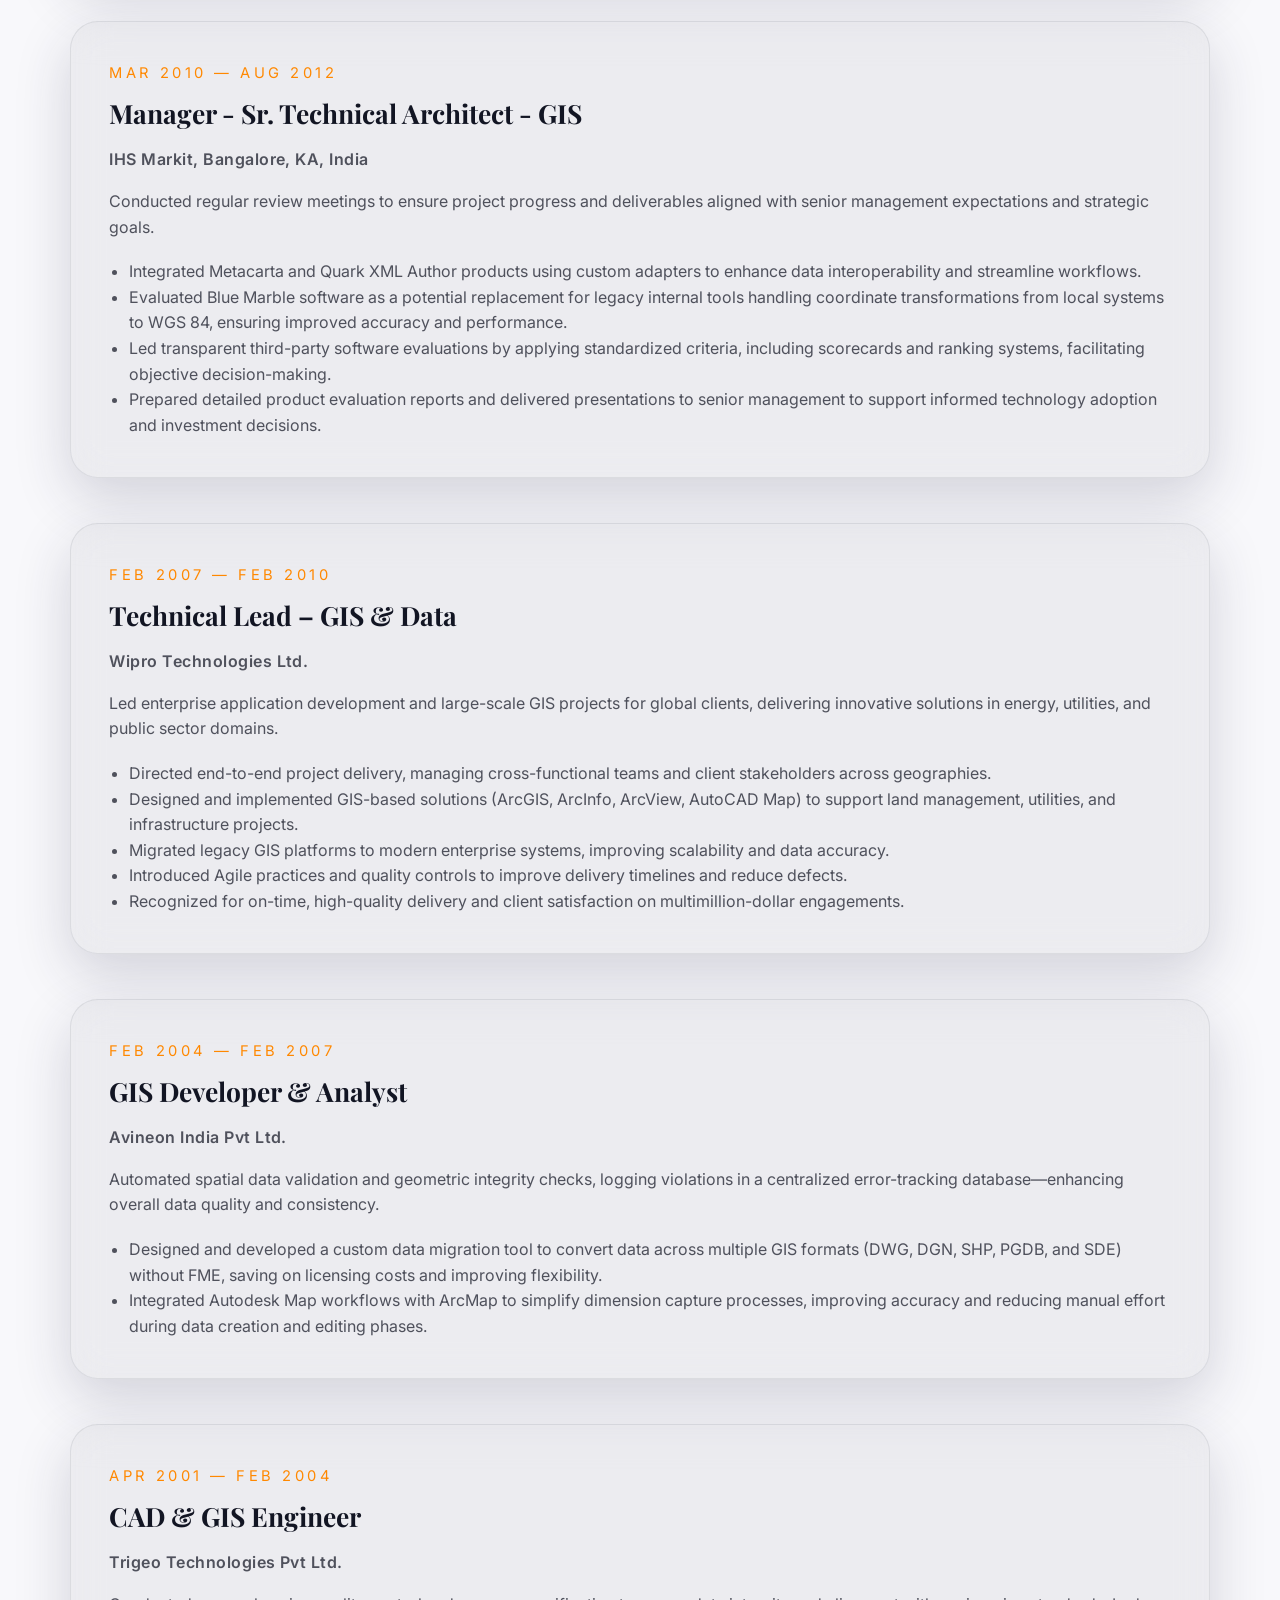
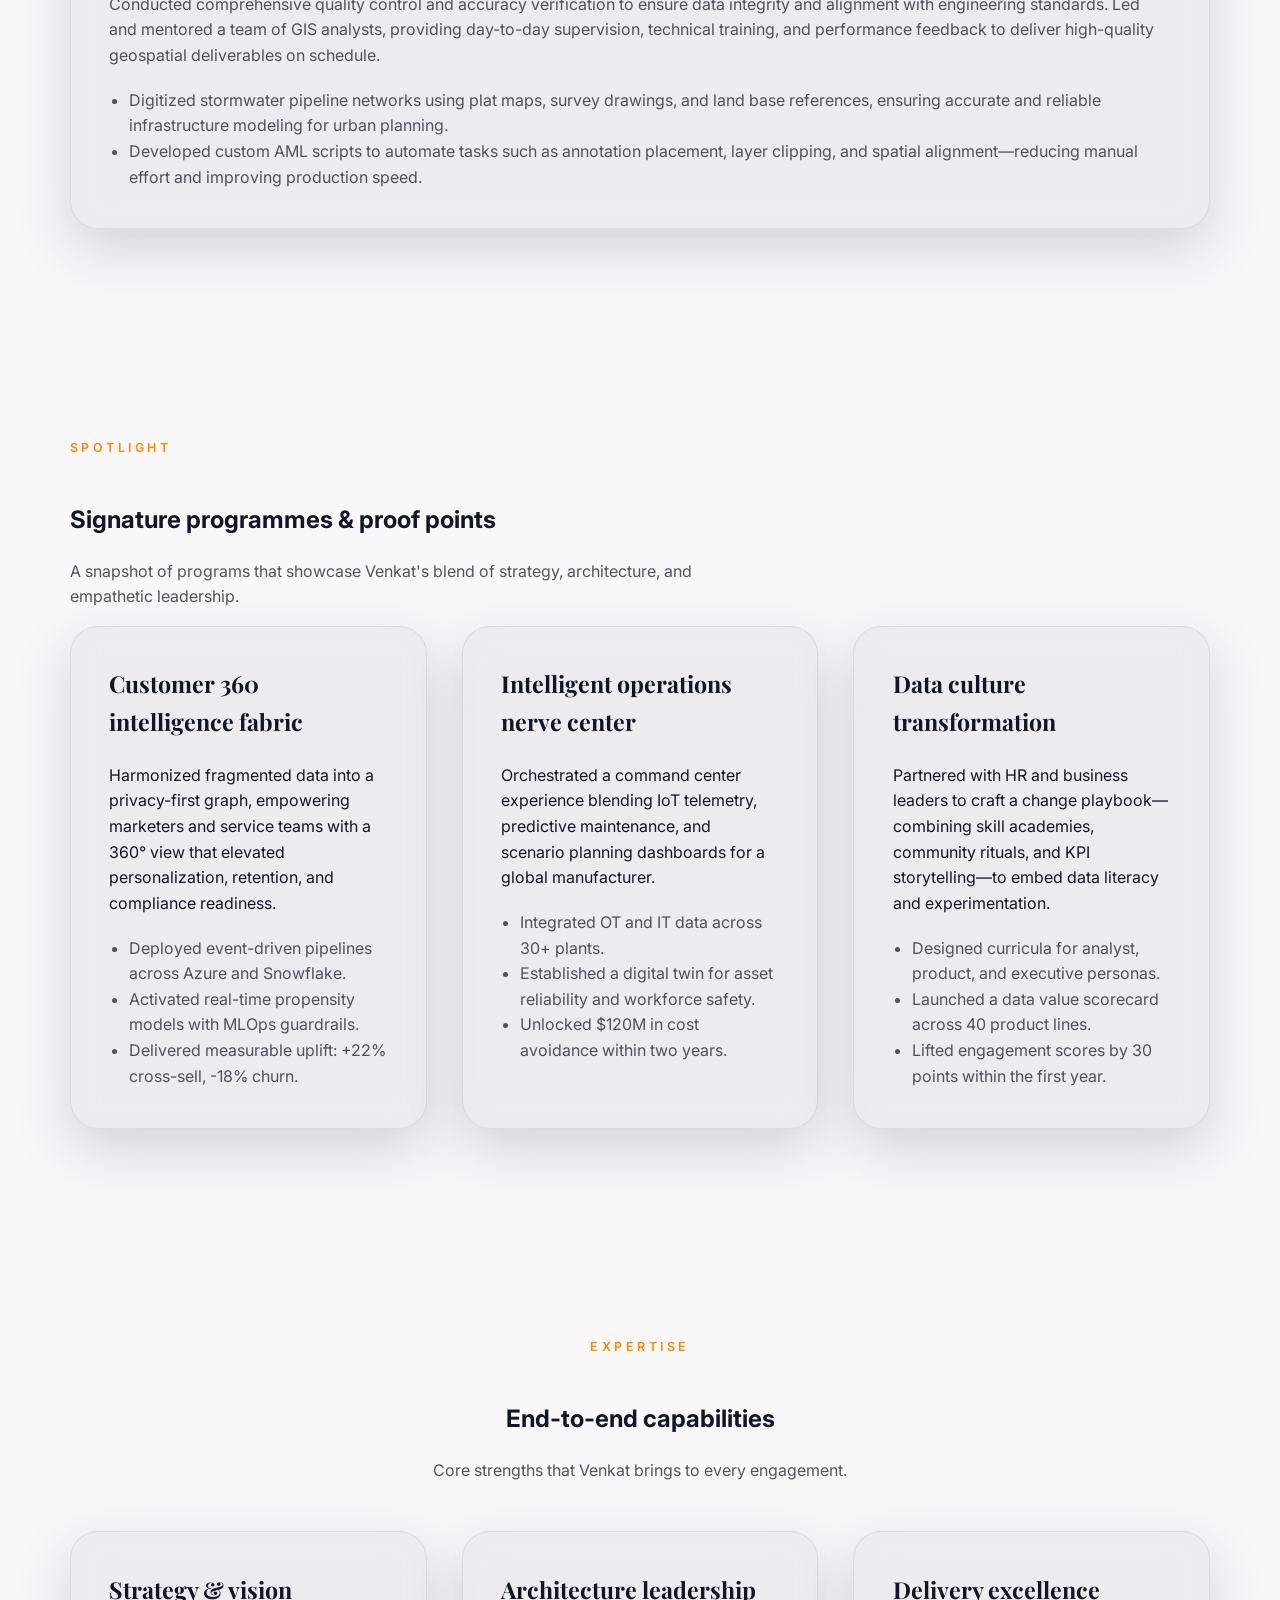
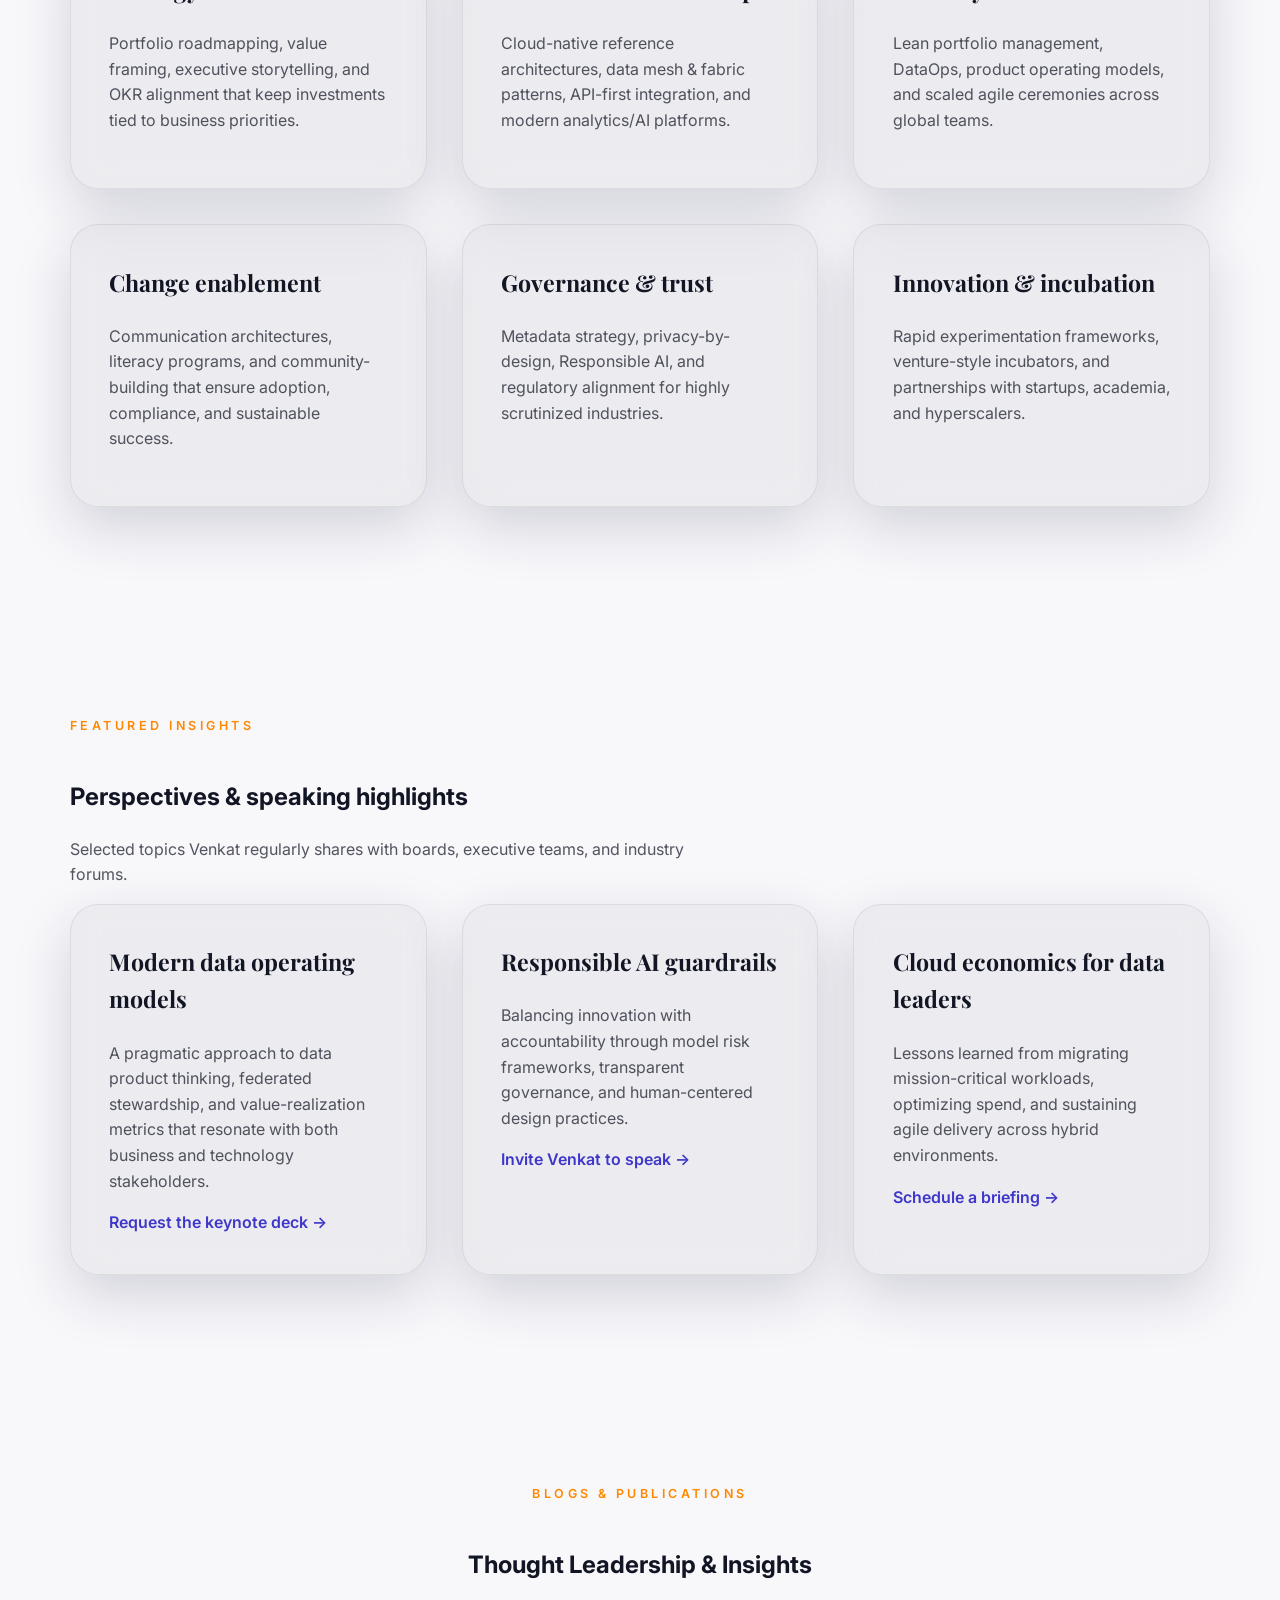
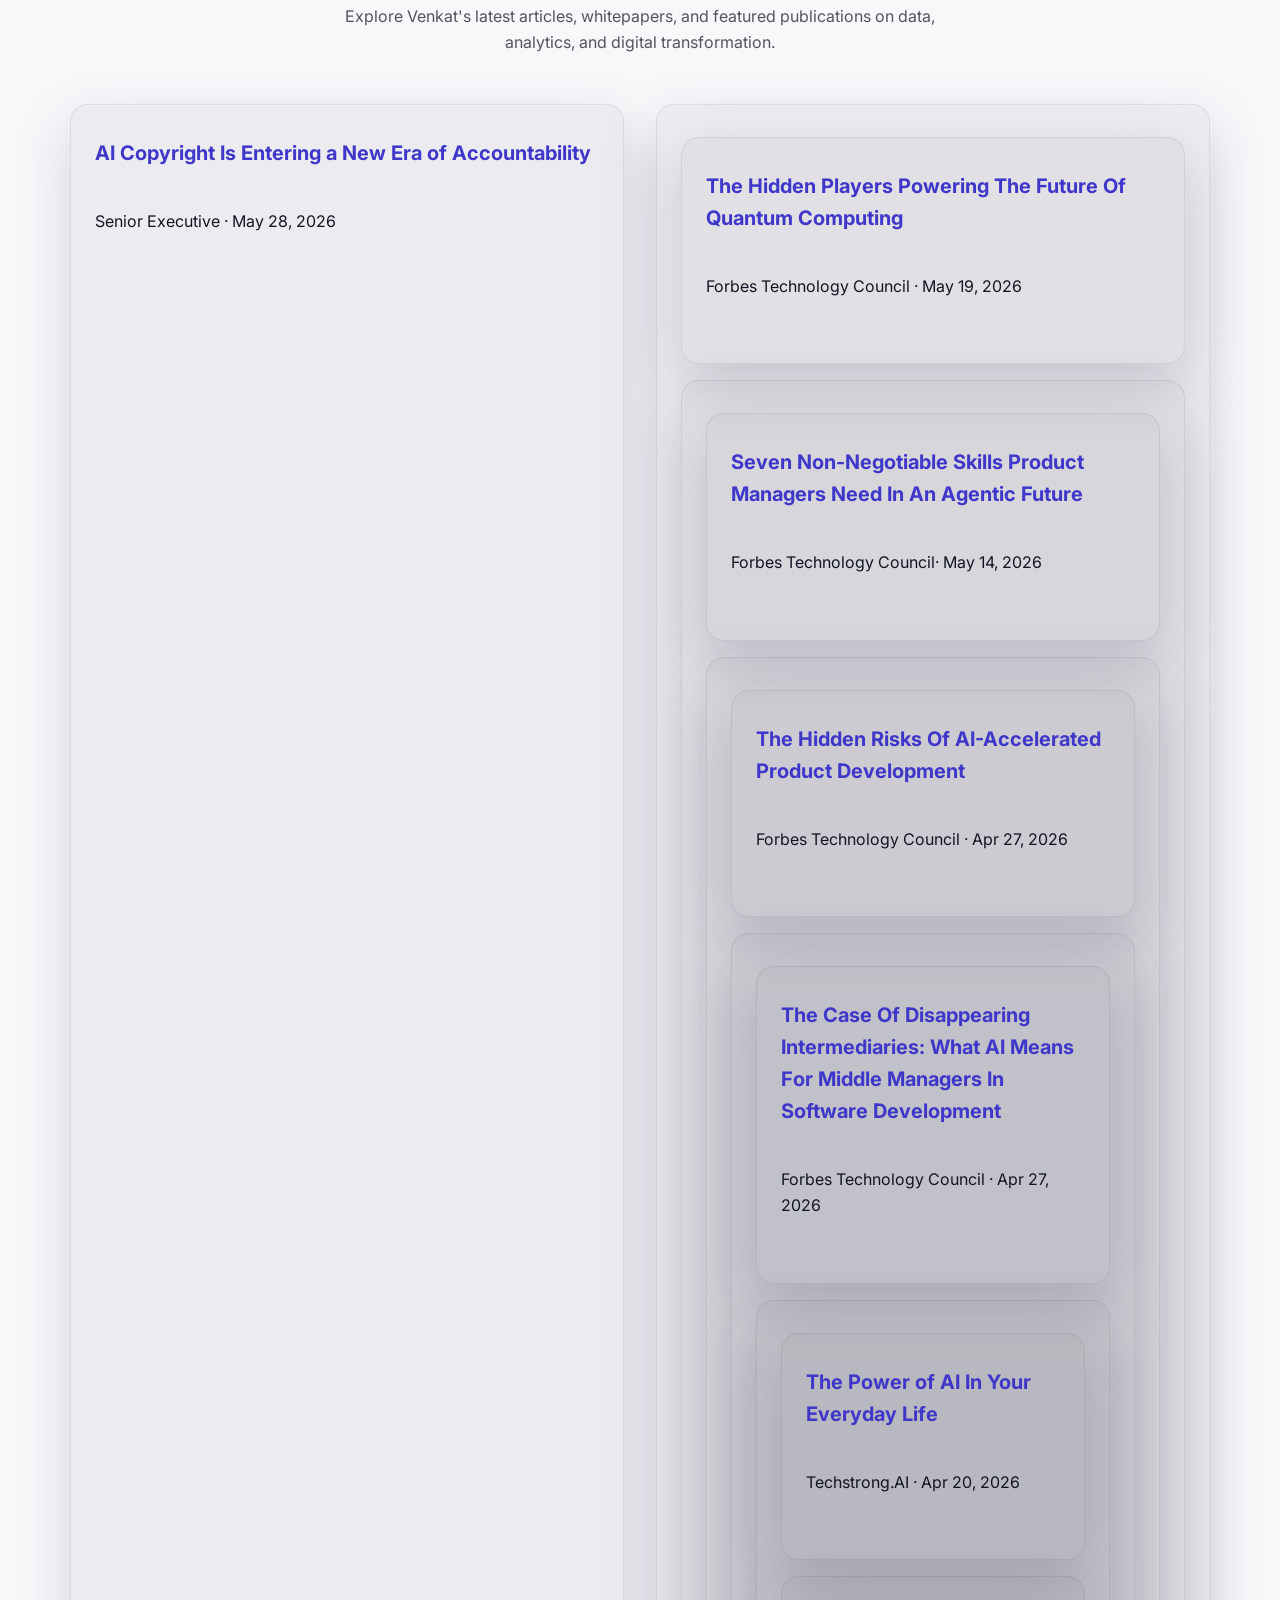
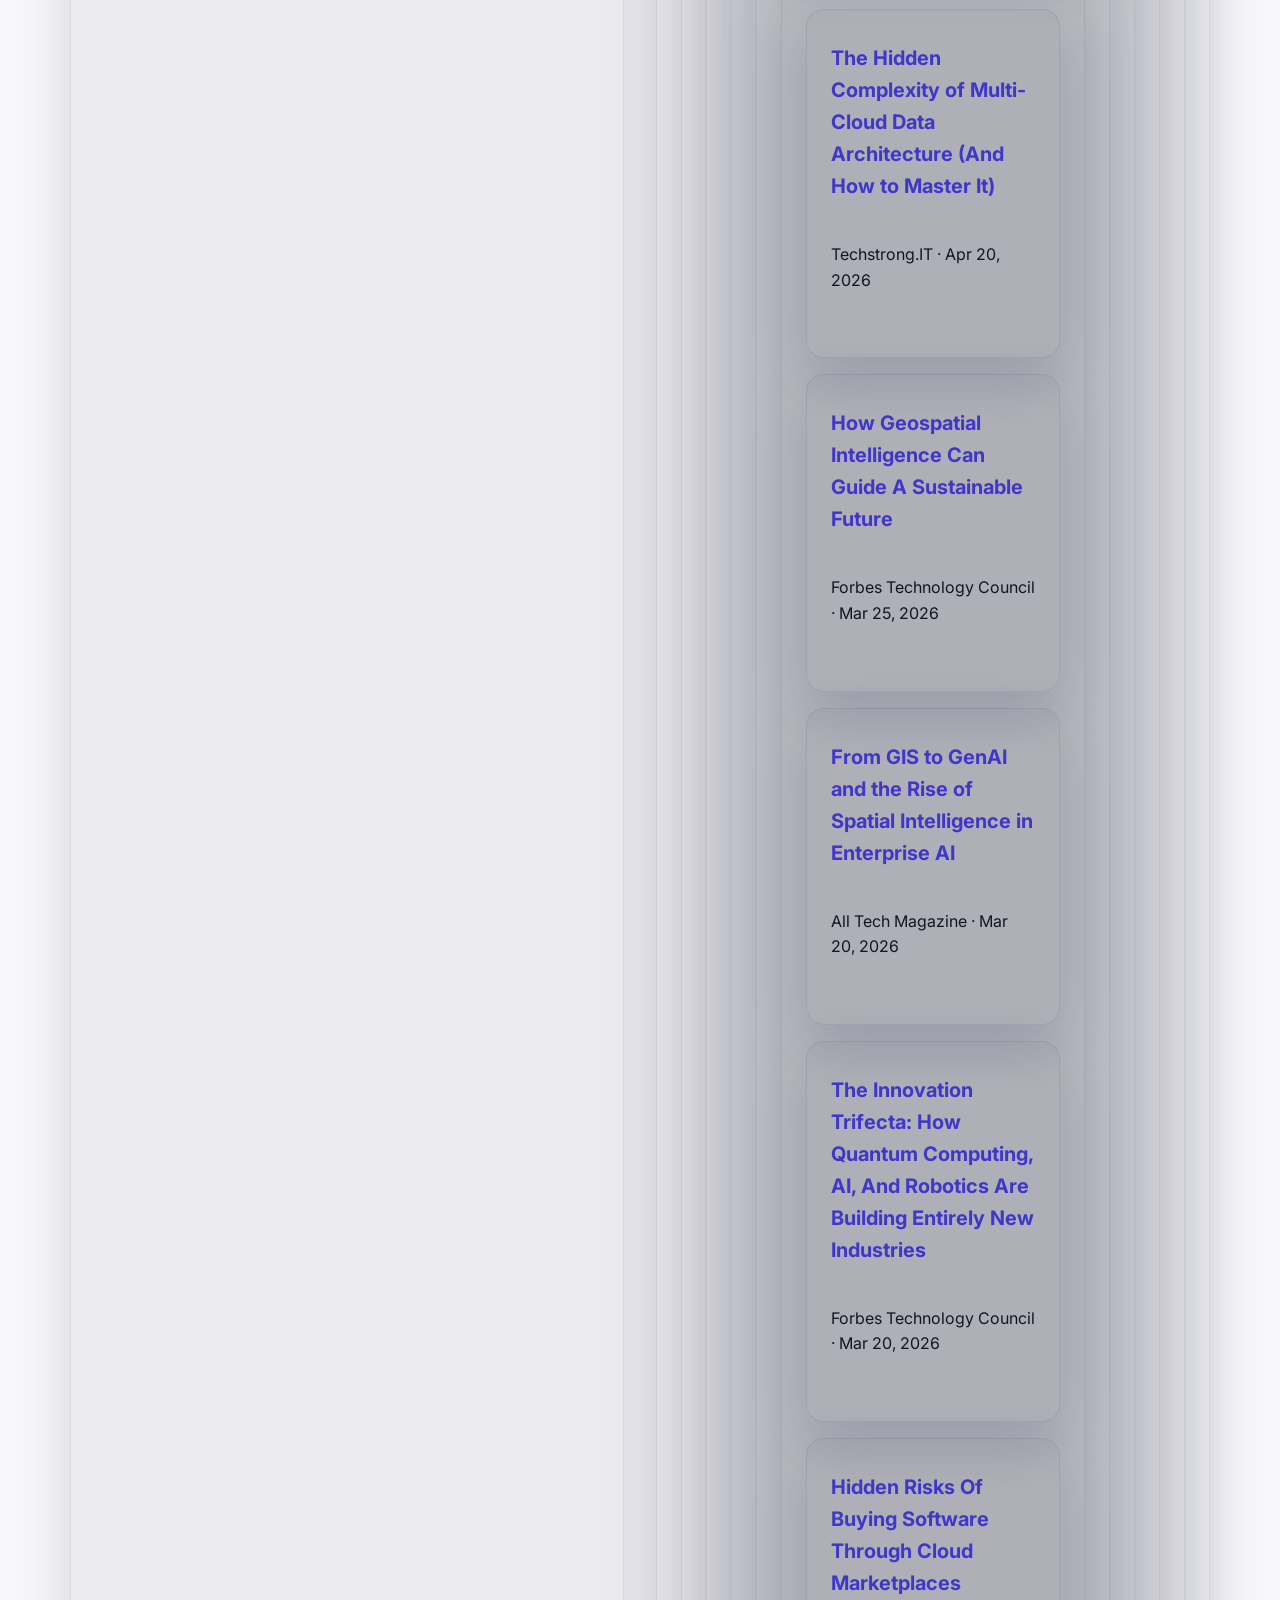
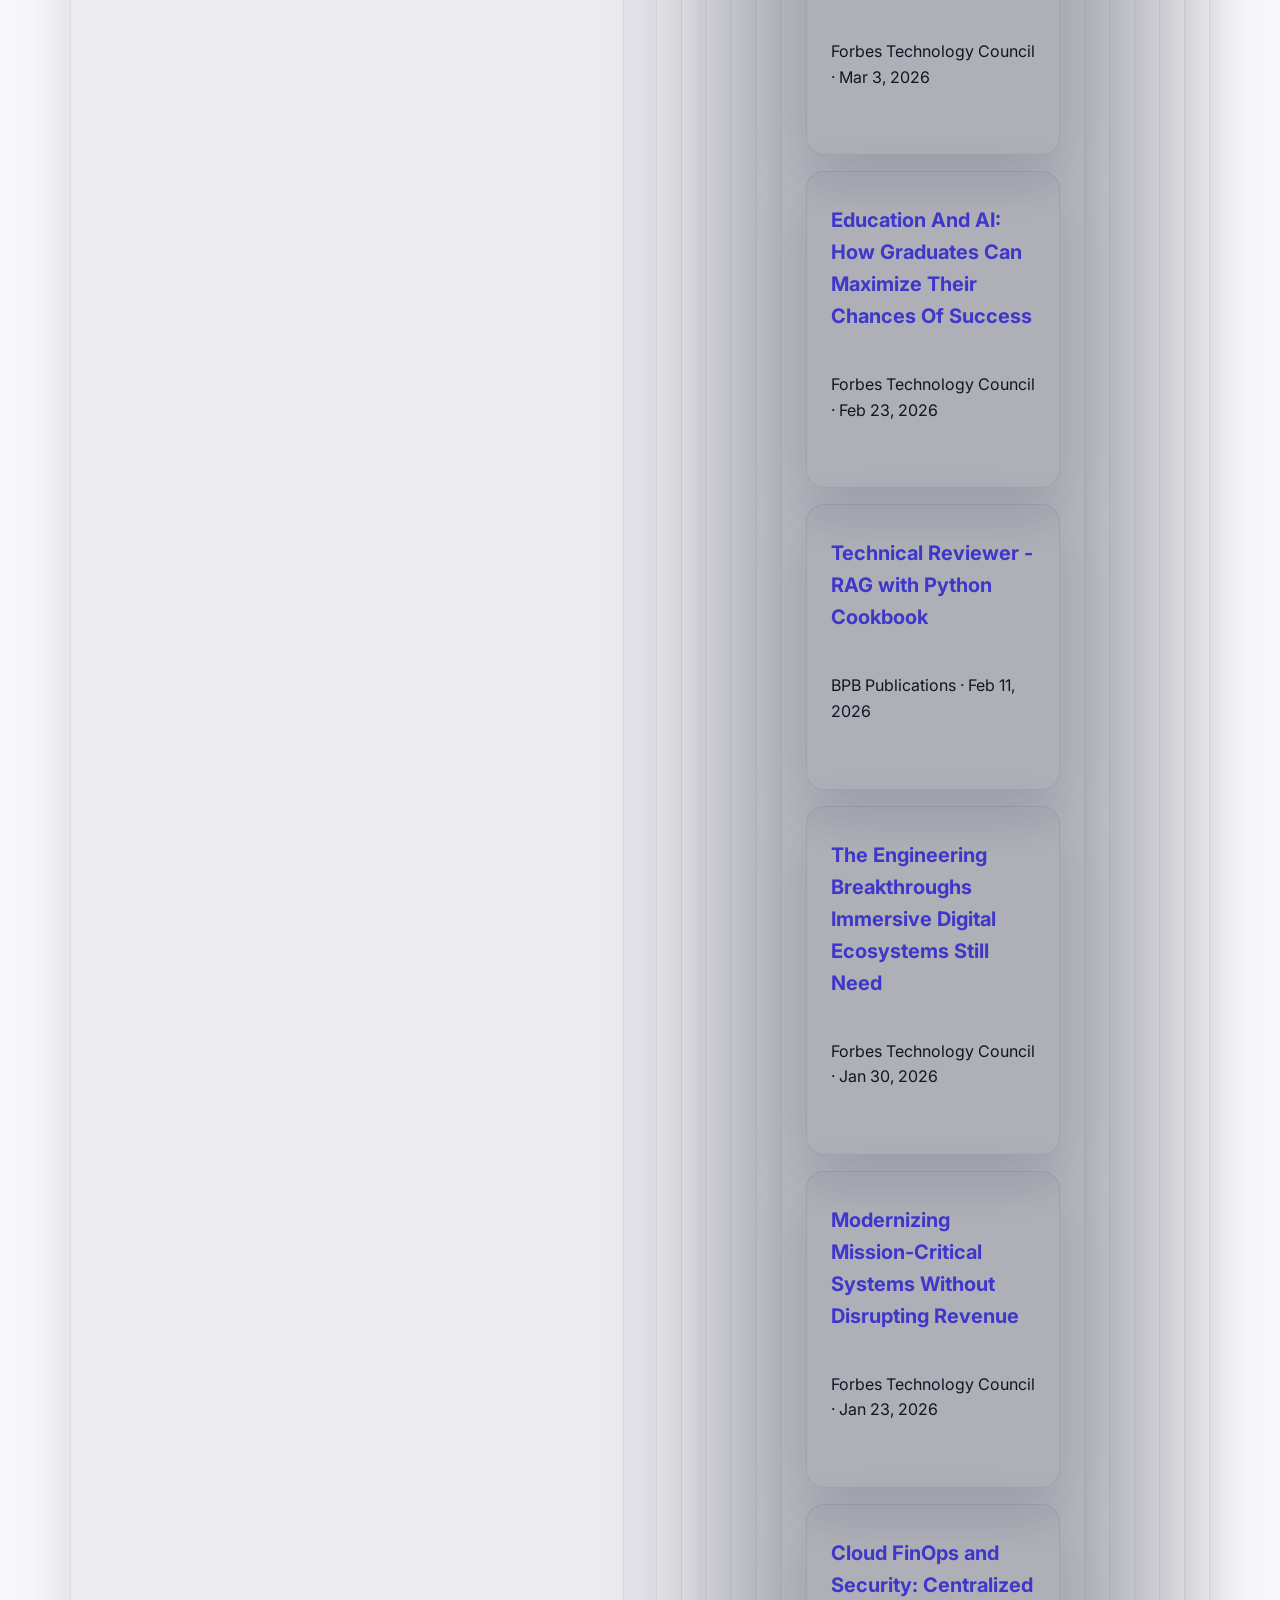
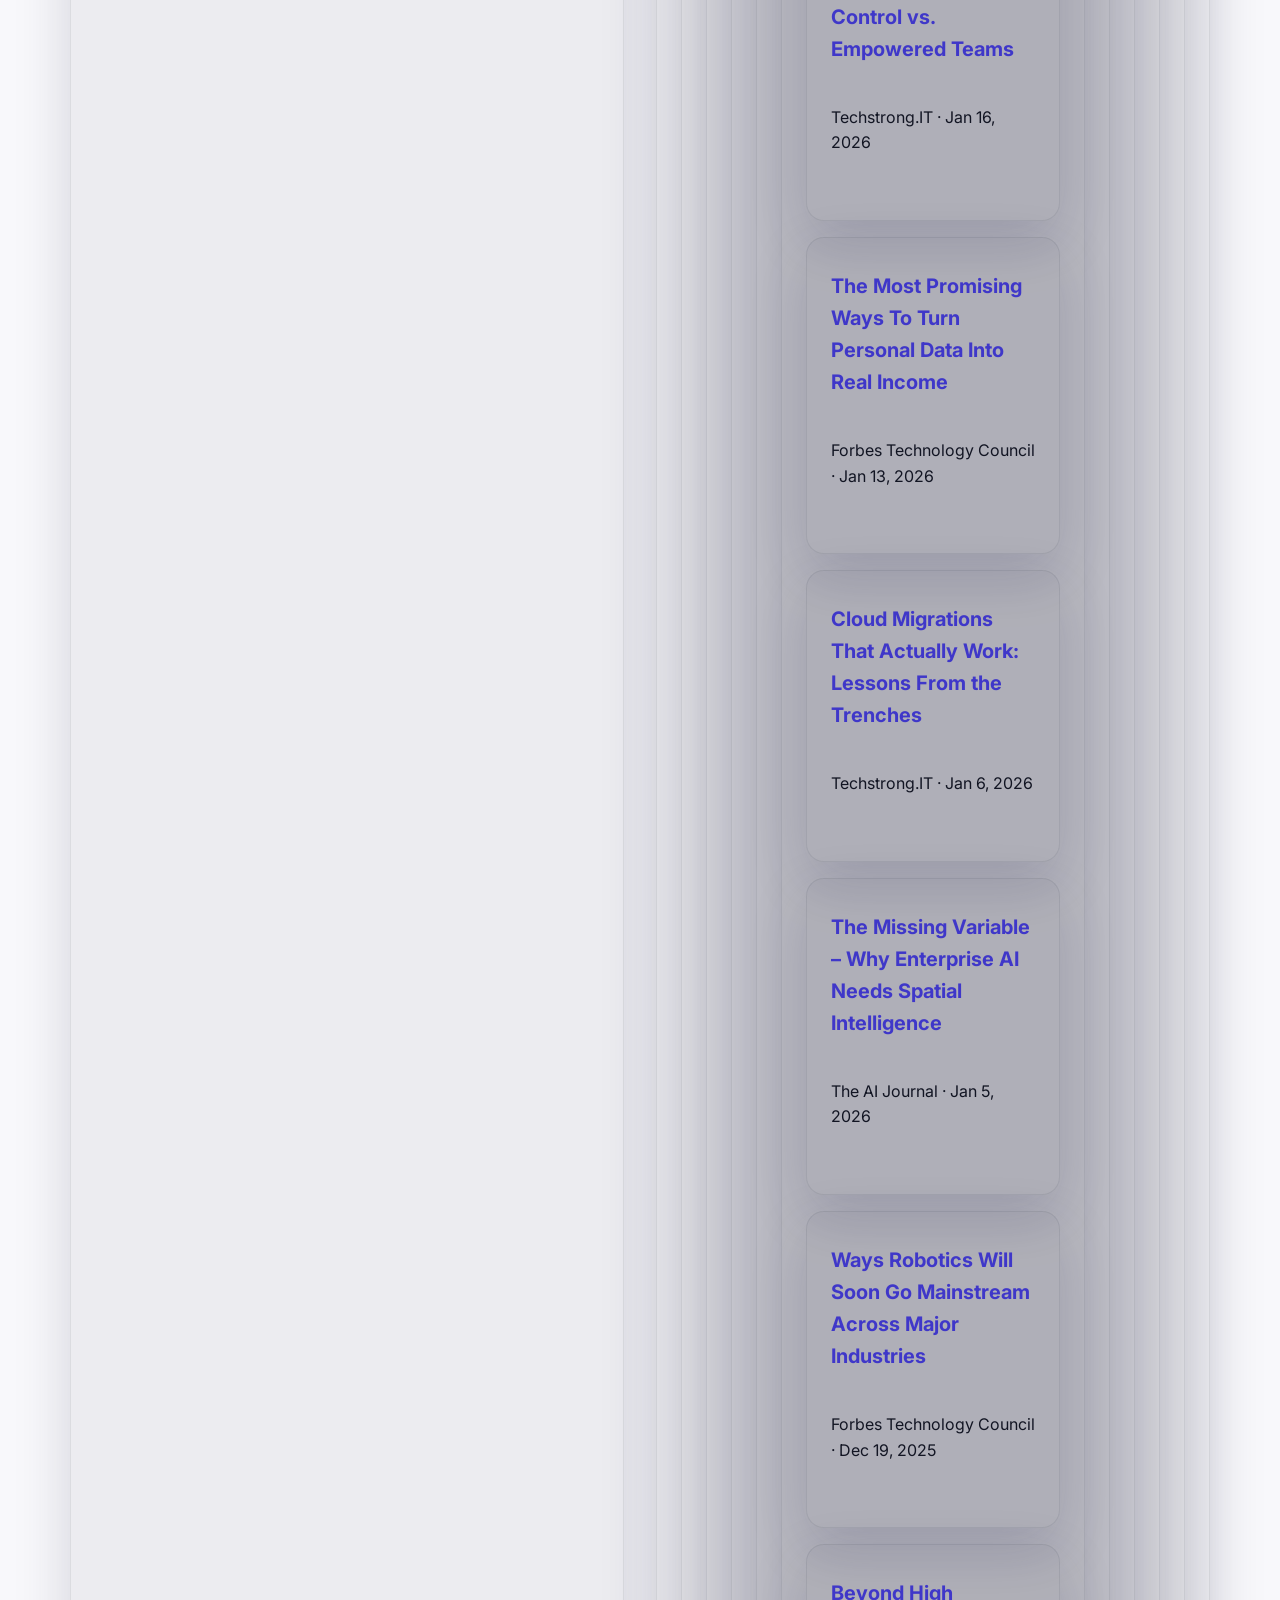
==== commit 253475ab: "Update index.html New articles added." ====
--- a/index.html
+++ b/index.html
@@ -506,6 +506,77 @@
             <p>Description</p>
             <span class="blog-meta"> </span>
           </article> -->
+           <article class="blog-card">
+            <h3>
+              <a href="https://seniorexecutive.com/ai-copyright-licensing-creator-compensation-future/">
+                AI Copyright Is Entering a New Era of Accountability
+              </a>
+            </h3>
+            <p>Senior Executive · May 28, 2026</p>
+            <span class="blog-meta"> </span>
+          </article>
+          <article class="blog-card">
+          <article class="blog-card">
+            <h3>
+              <a href="https://www.forbes.com/councils/forbestechcouncil/2026/05/19/the-hidden-players-powering-the-future-of-quantum-computing/">
+                The Hidden Players Powering The Future Of Quantum Computing
+              </a>
+            </h3>
+            <p>Forbes Technology Council · May 19, 2026</p>
+            <span class="blog-meta"> </span>
+          </article>
+          <article class="blog-card">
+          <article class="blog-card">
+            <h3>
+              <a href="https://www.forbes.com/councils/forbestechcouncil/2026/05/14/seven-non-negotiable-skills-product-managers-need-in-an-agentic-future/">
+                Seven Non-Negotiable Skills Product Managers Need In An Agentic Future
+              </a>
+            </h3>
+            <p>Forbes Technology Council· May 14, 2026</p>
+            <span class="blog-meta"> </span>
+          </article>
+          <article class="blog-card">
+          <article class="blog-card">
+            <h3>
+              <a href="https://www.forbes.com/councils/forbestechcouncil/2026/04/27/the-hidden-risks-of-ai-accelerated-product-development/">
+                The Hidden Risks Of AI-Accelerated Product Development
+              </a>
+            </h3>
+            <p>Forbes Technology Council · Apr 27, 2026</p>
+            <span class="blog-meta"> </span>
+          </article>
+          <article class="blog-card">
+          <article class="blog-card">
+            <h3>
+              <a href="https://www.forbes.com/councils/forbestechcouncil/2026/04/27/the-case-of-disappearing-intermediaries-what-ai-means-for-middle-managers-in-software-development/">
+                The Case Of Disappearing Intermediaries: What AI Means For Middle Managers In Software Development
+              </a>
+            </h3>
+            <p>Forbes Technology Council · Apr 27, 2026</p>
+            <span class="blog-meta"> </span>
+          </article>
+          <article class="blog-card">
+          
+            <article class="blog-card">
+            <h3>
+              <a href="https://techstrong.ai/contributed-content/the-power-of-ai-in-your-everyday-life/">
+                The Power of AI In Your Everyday Life
+              </a>
+            </h3>
+            <p>Techstrong.AI · Apr 20, 2026</p>
+            <span class="blog-meta"> </span>
+          </article>
+          <article class="blog-card">
+          
+          <article class="blog-card">
+            <h3>
+              <a href="https://techstrong.it/features/the-hidden-complexity-of-multi-cloud-data-architecture-and-how-to-master-it/">
+                The Hidden Complexity of Multi-Cloud Data Architecture (And How to Master It)
+              </a>
+            </h3>
+            <p>Techstrong.IT · Apr 20, 2026</p>
+            <span class="blog-meta"> </span>
+          </article>
           <article class="blog-card">
             <h3>
               <a href="https://www.forbes.com/councils/forbestechcouncil/2026/03/25/how-geospatial-intelligence-can-guide-a-sustainable-future/">
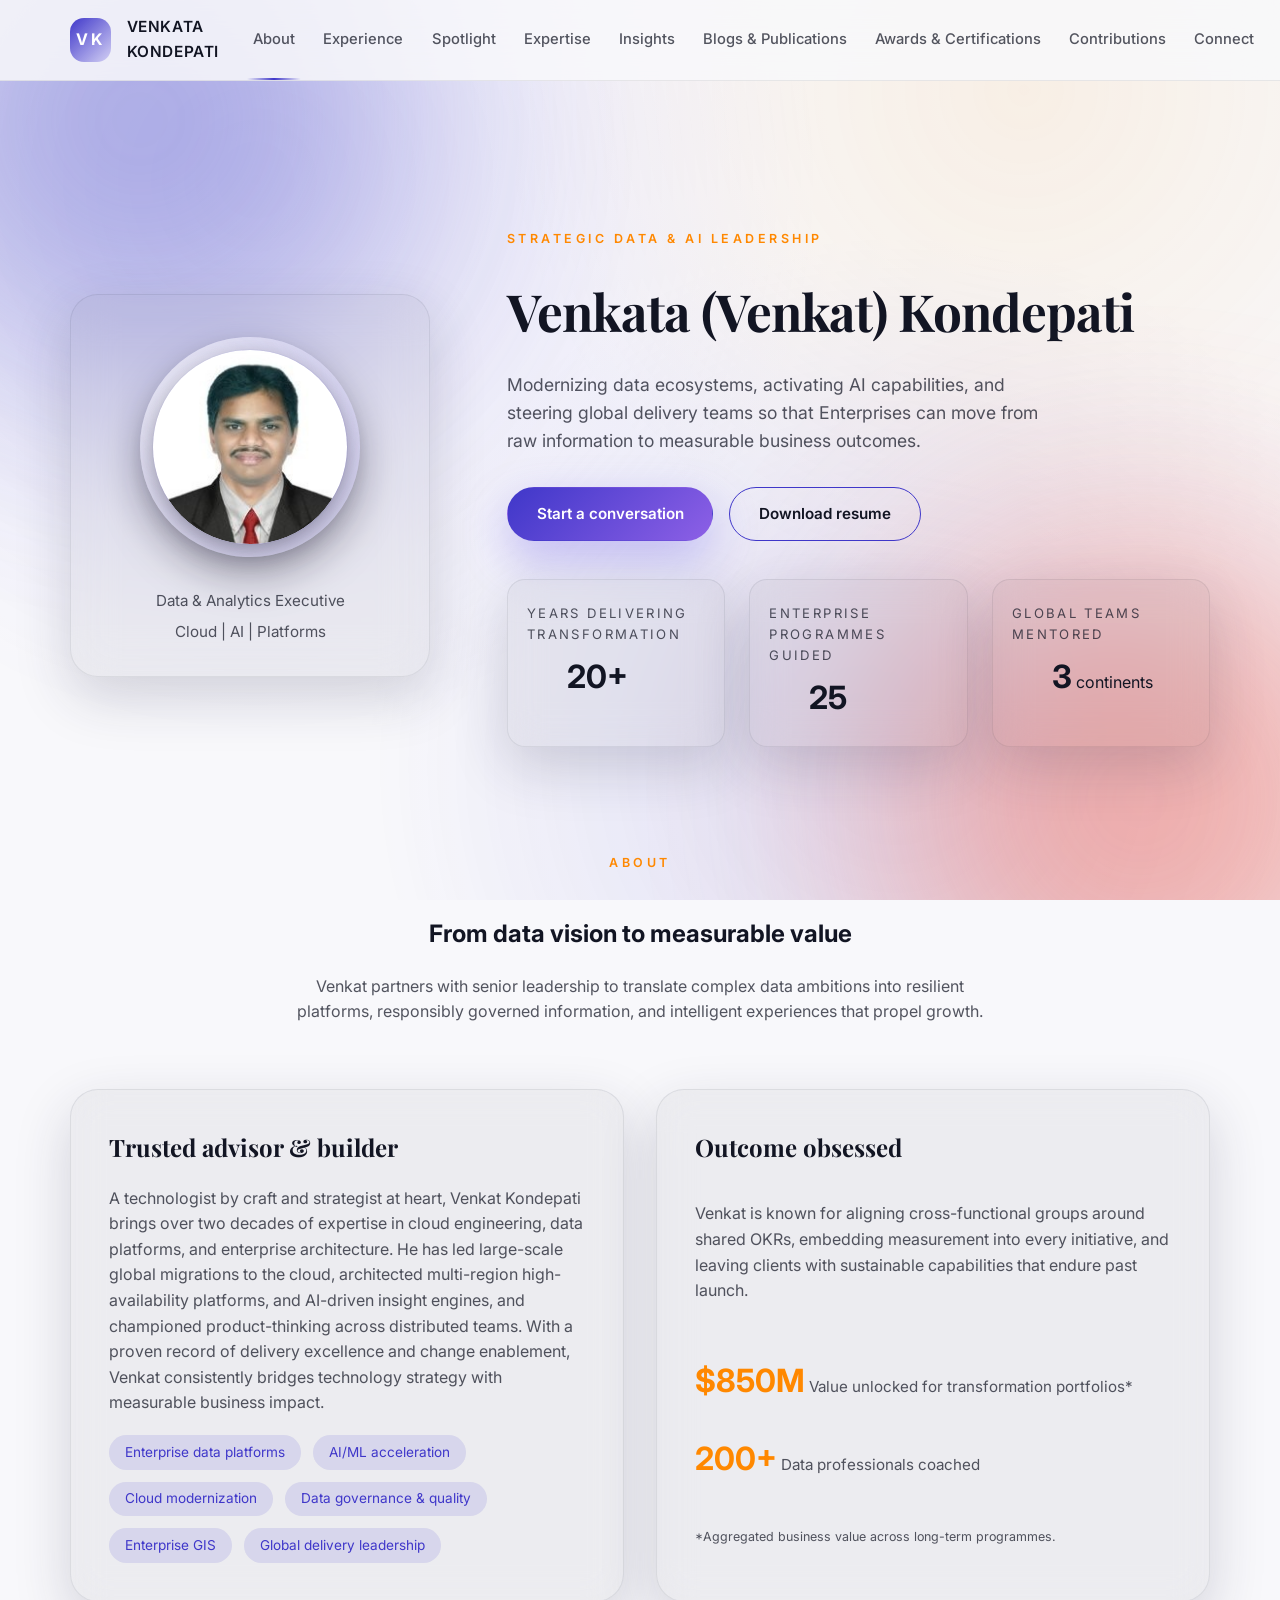
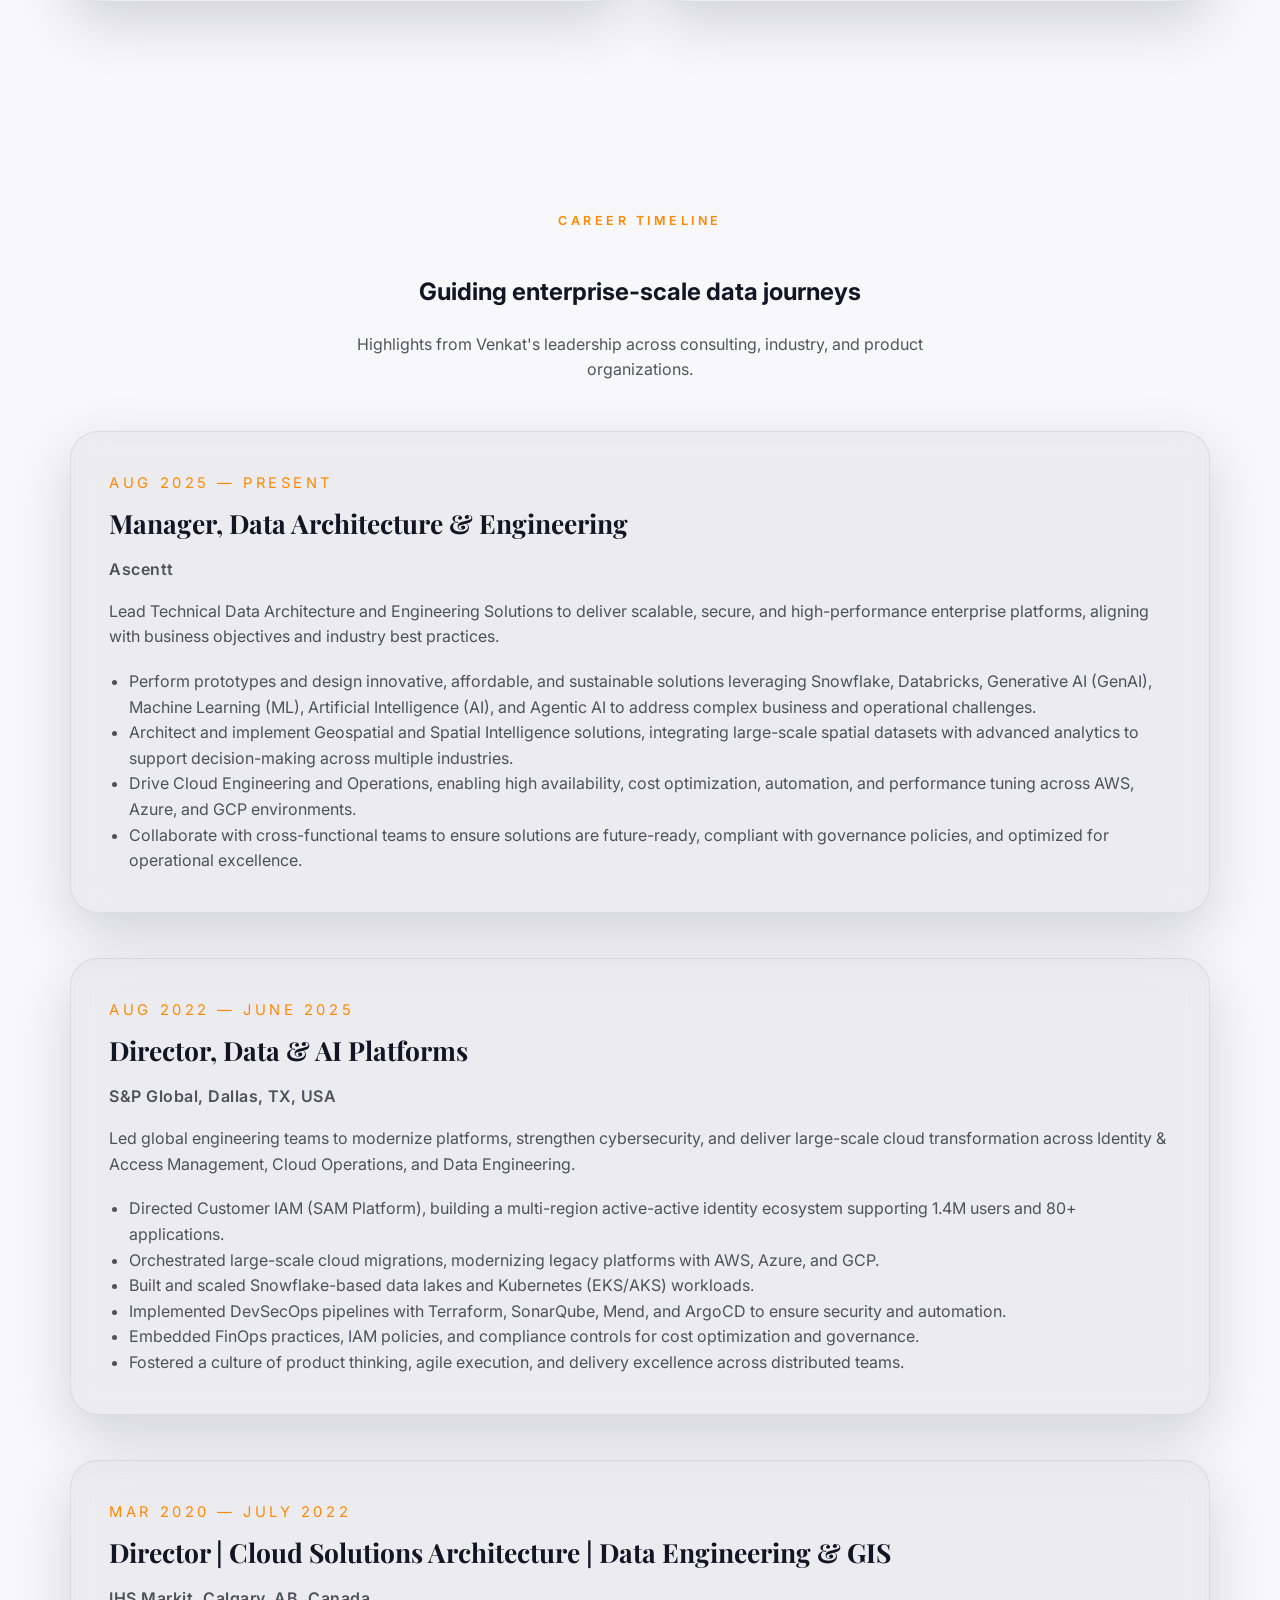
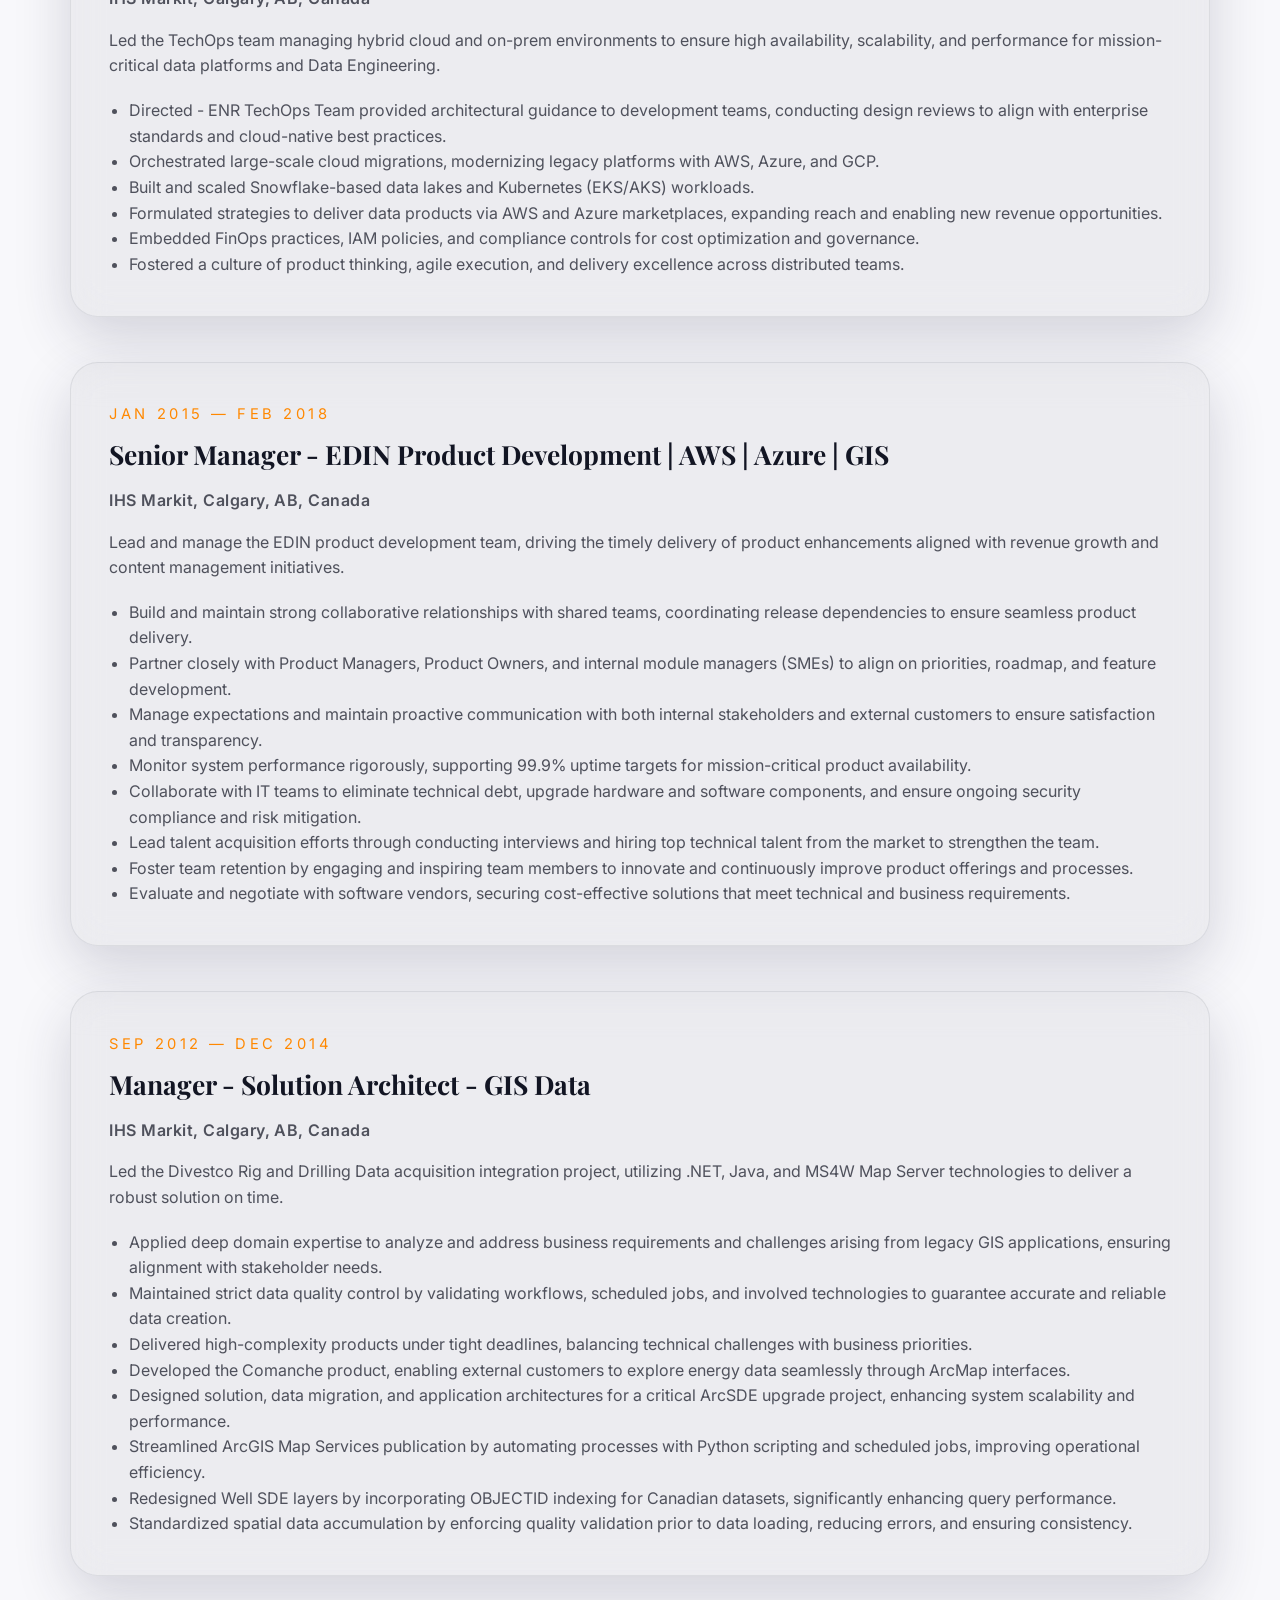
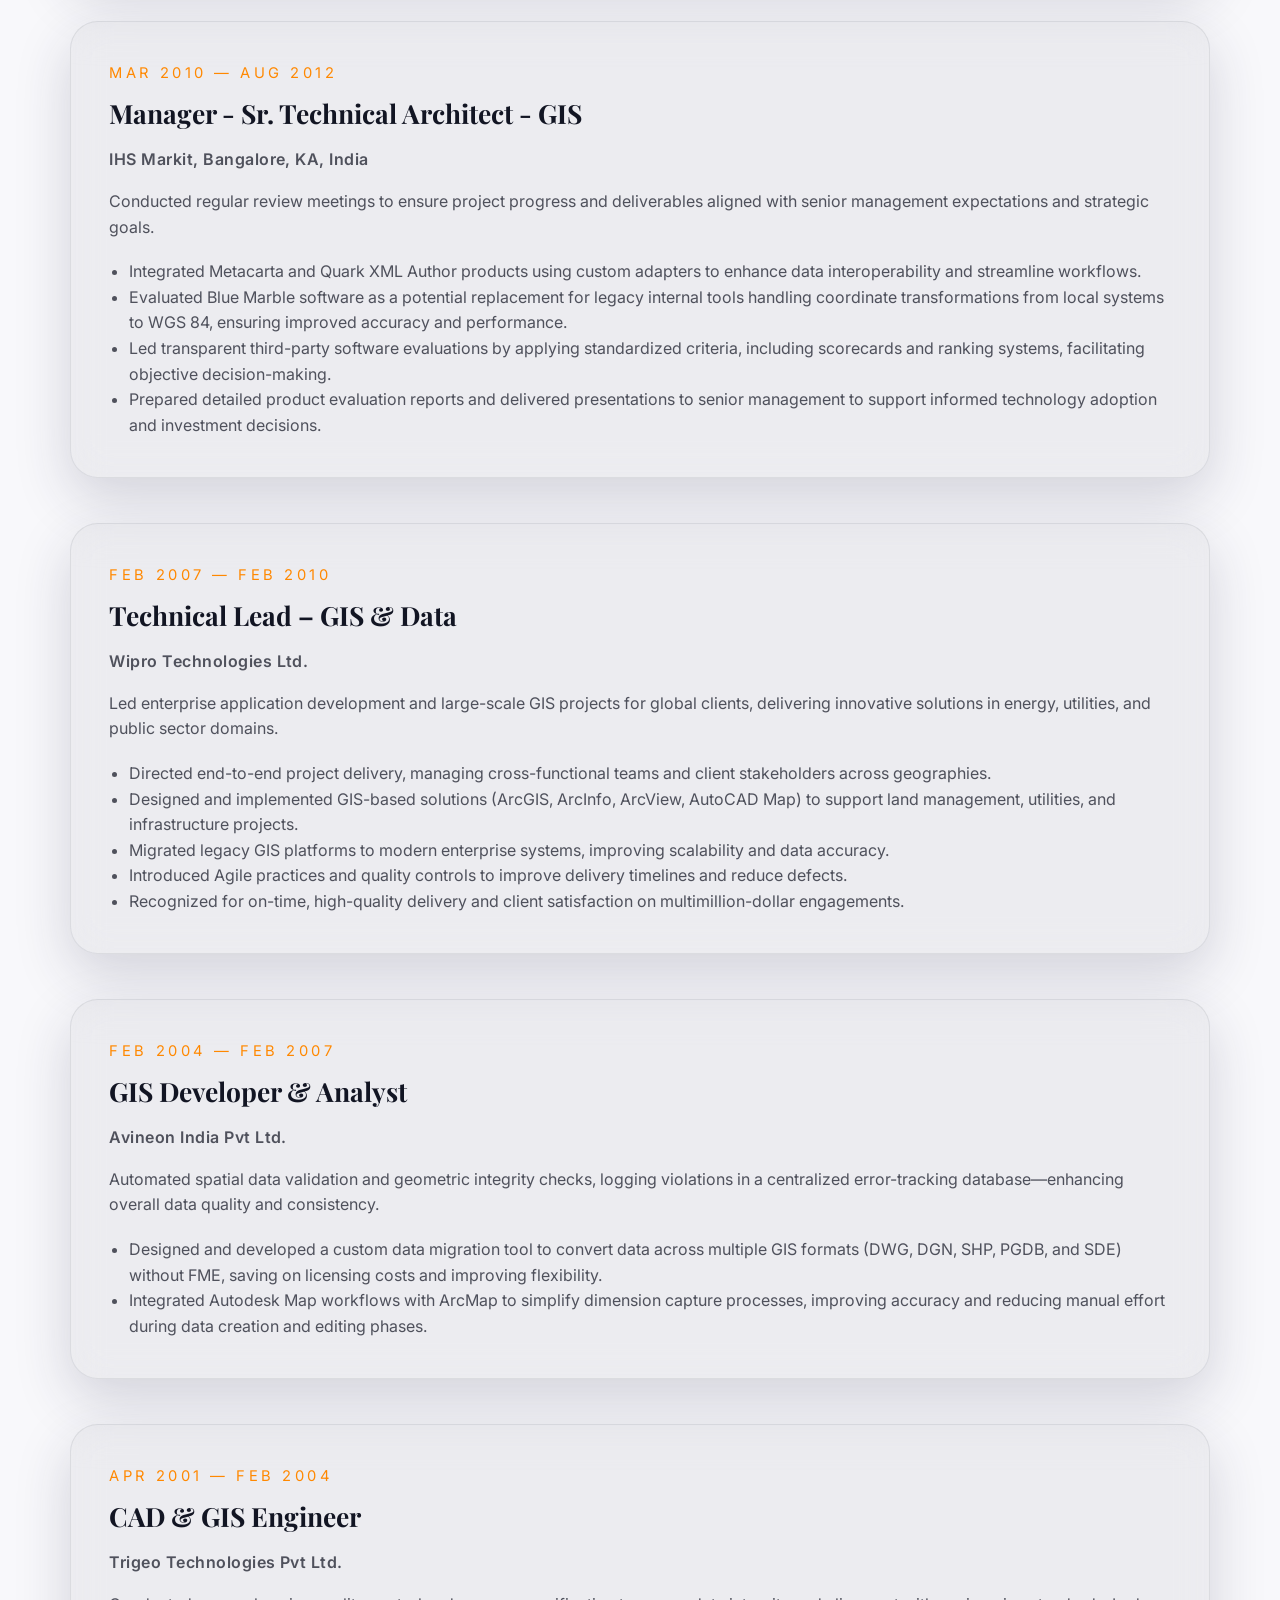
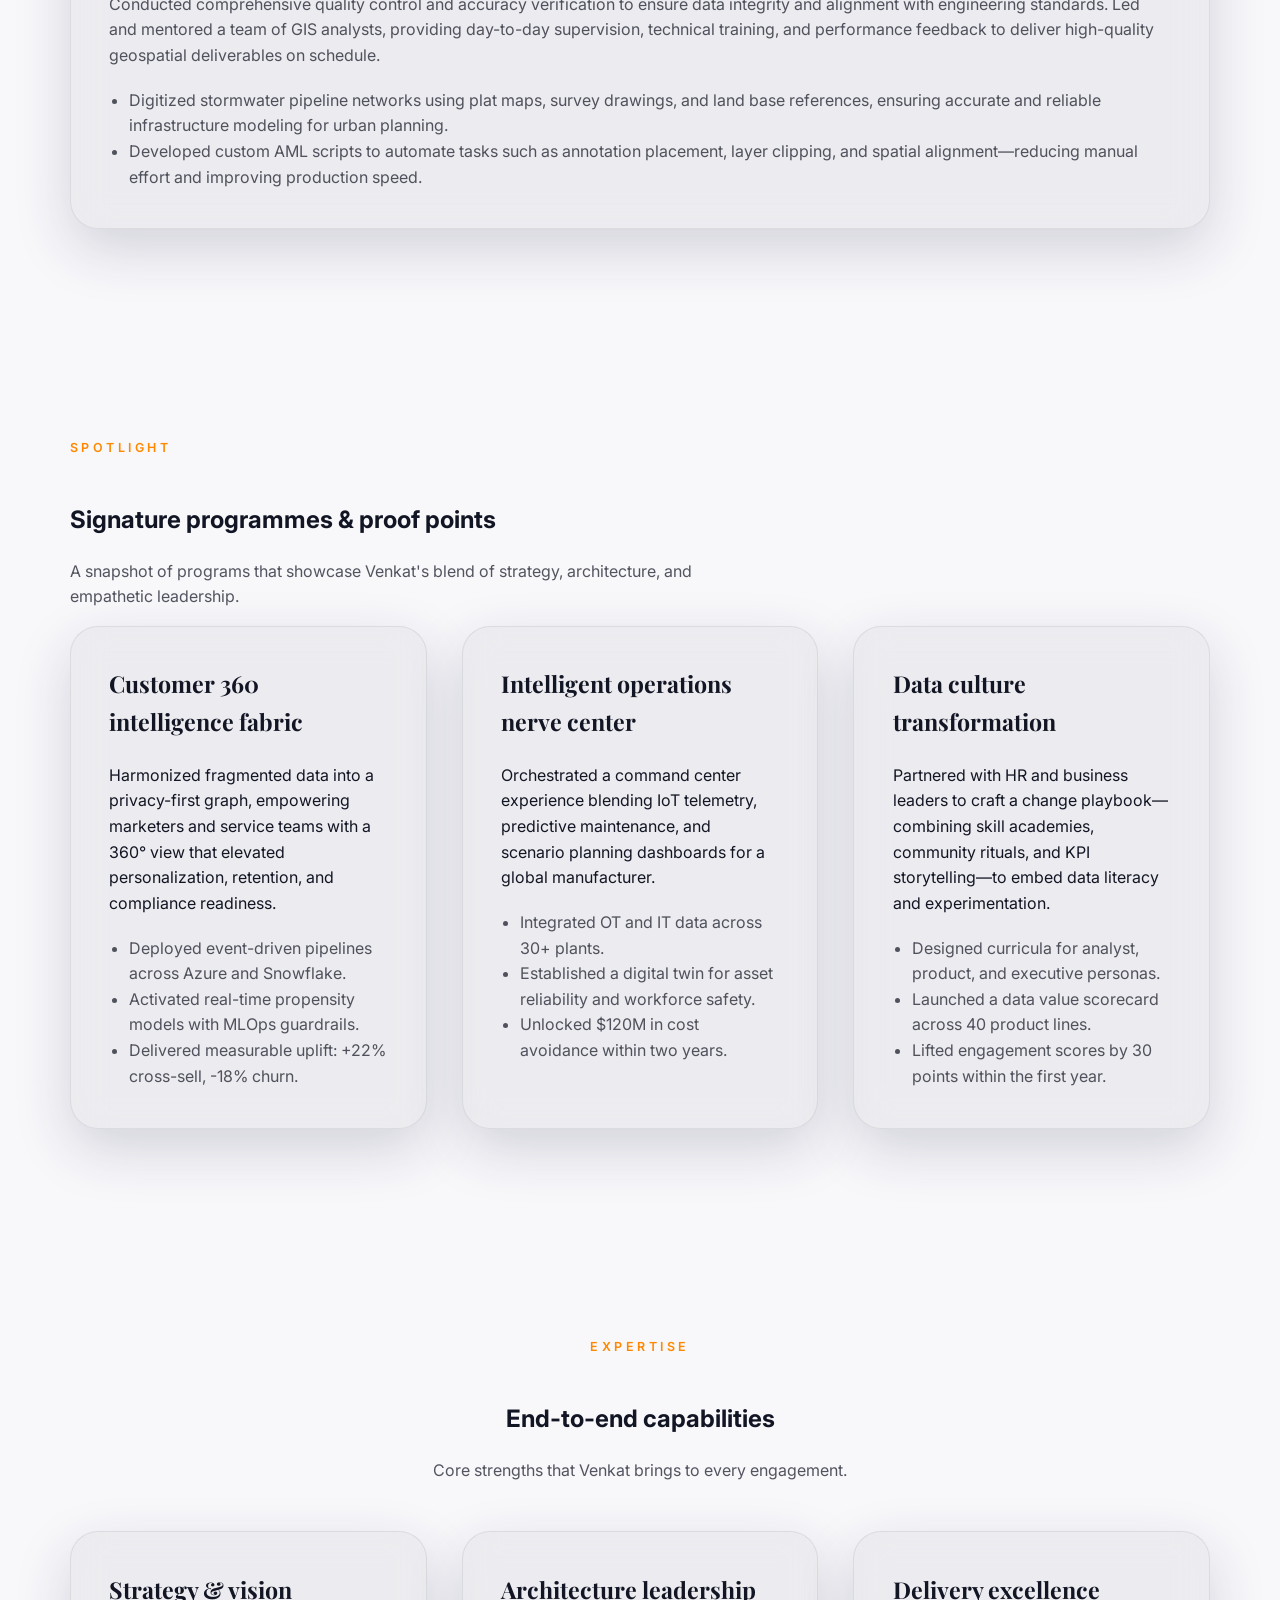
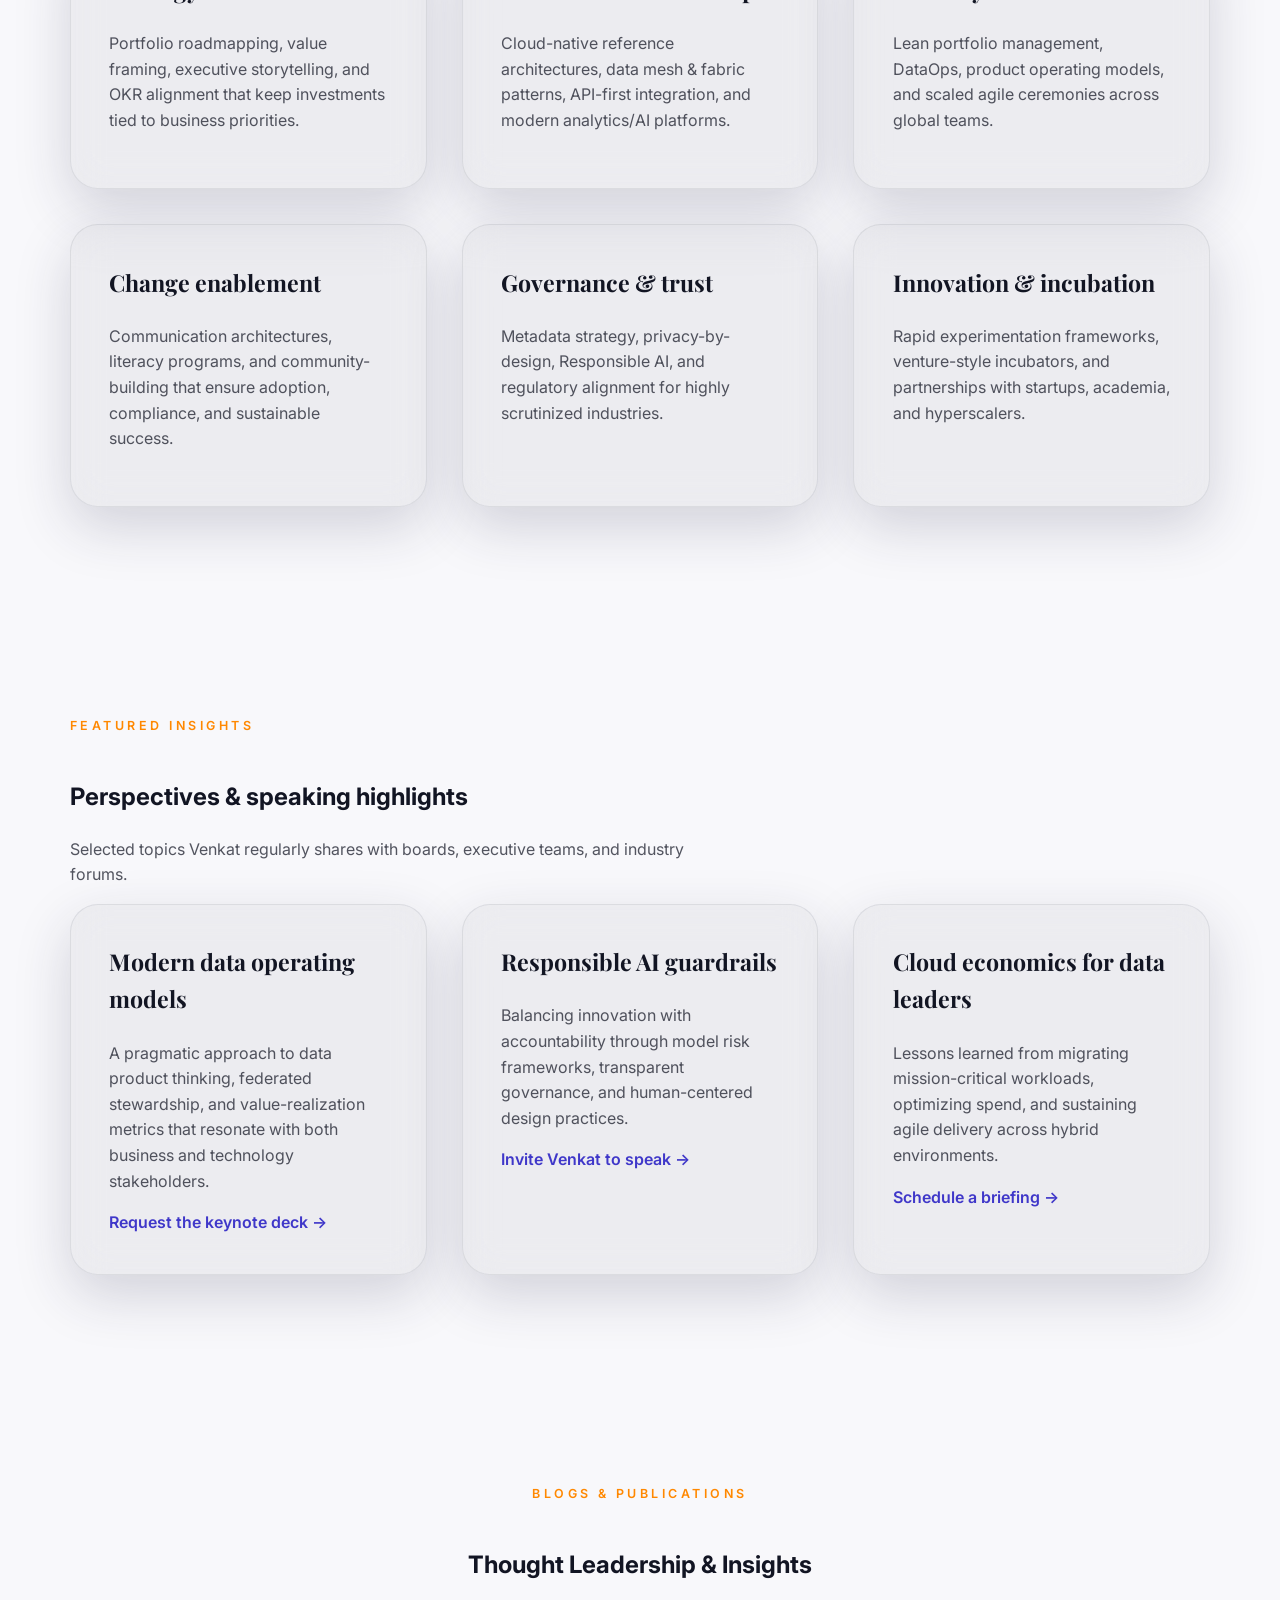
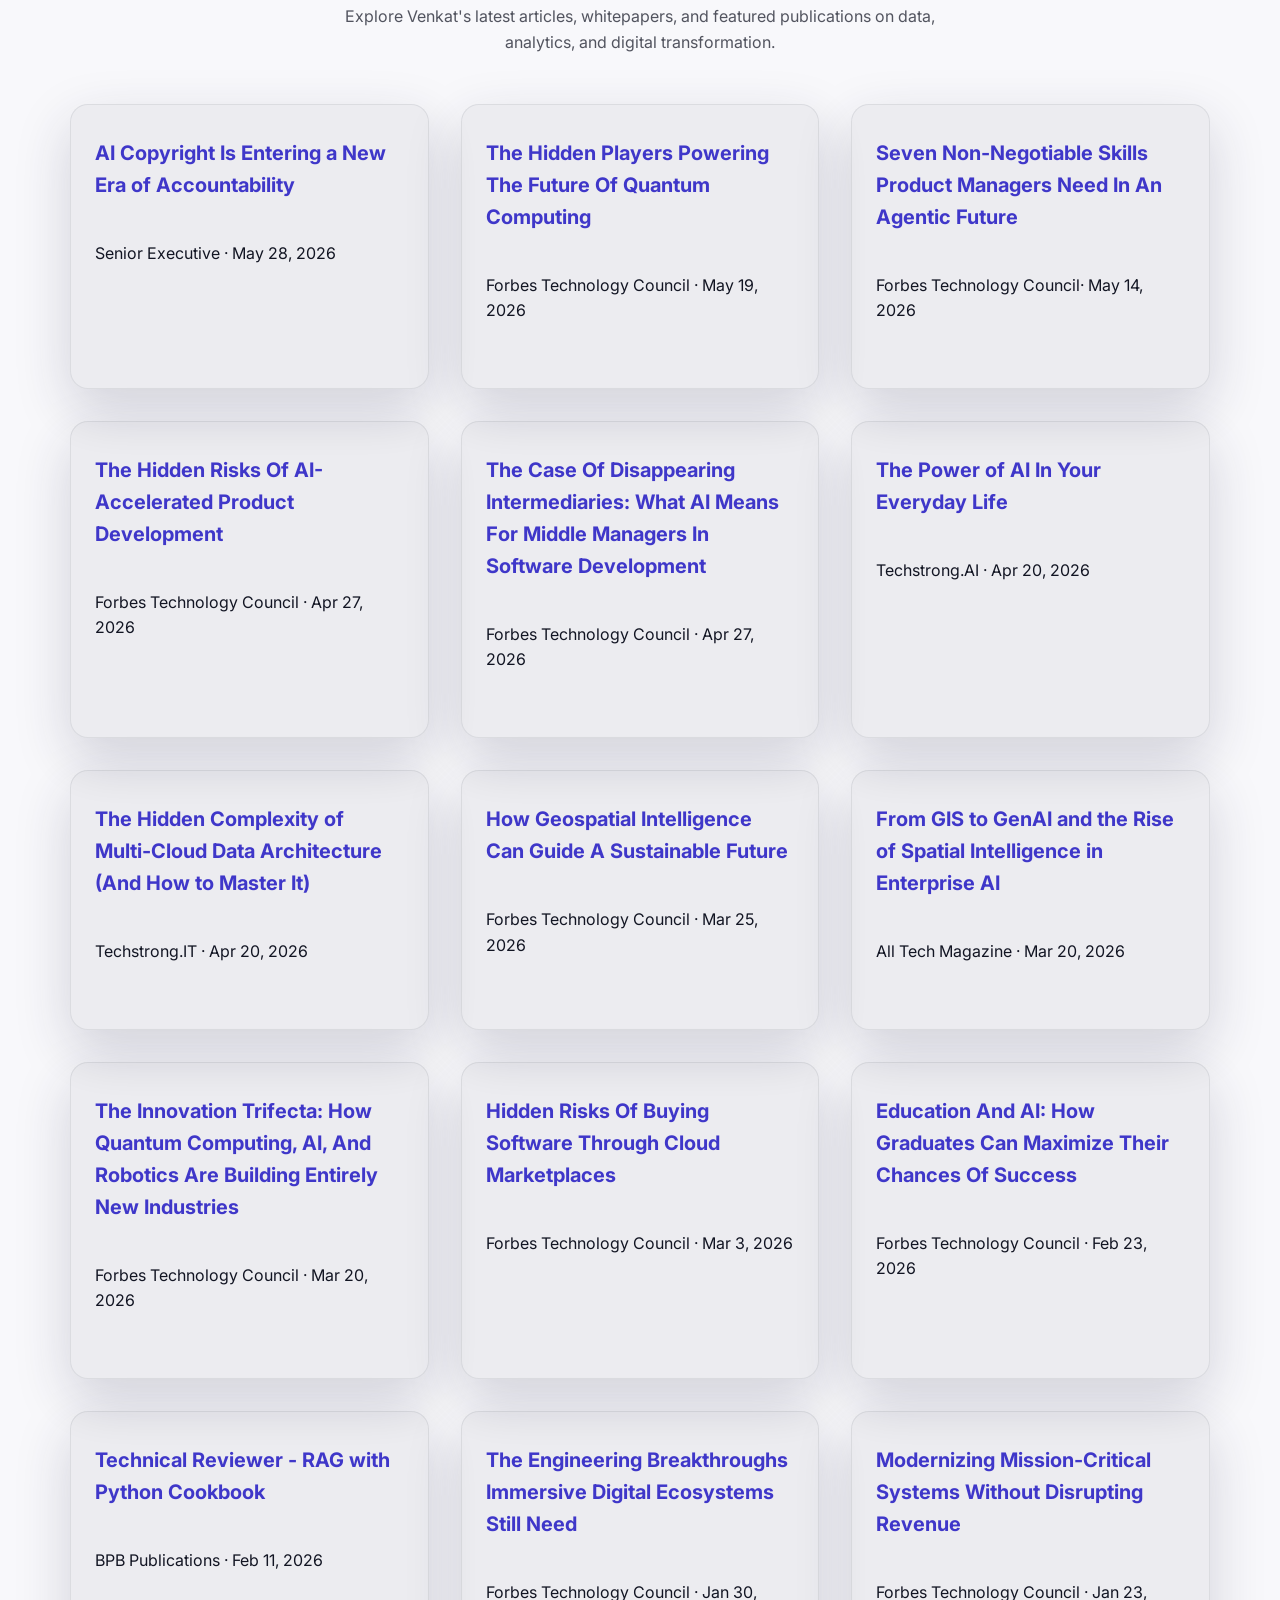
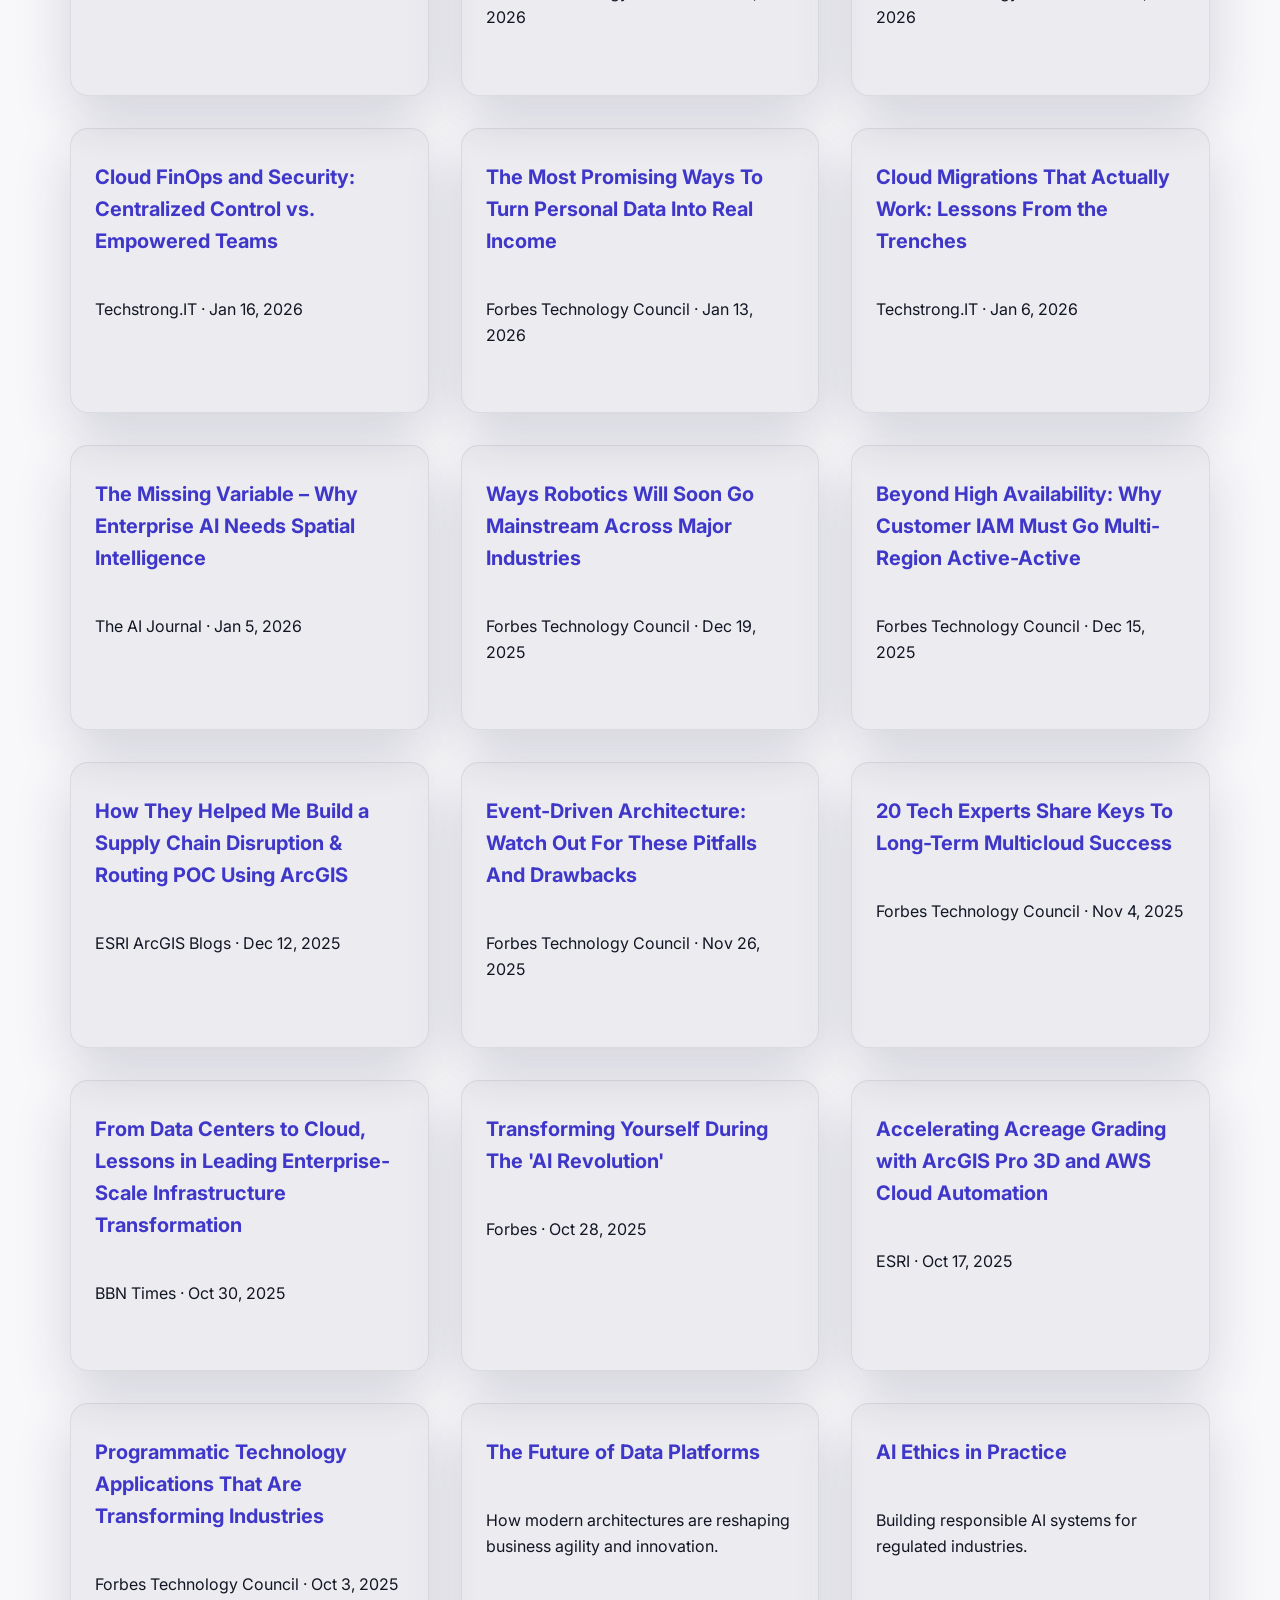
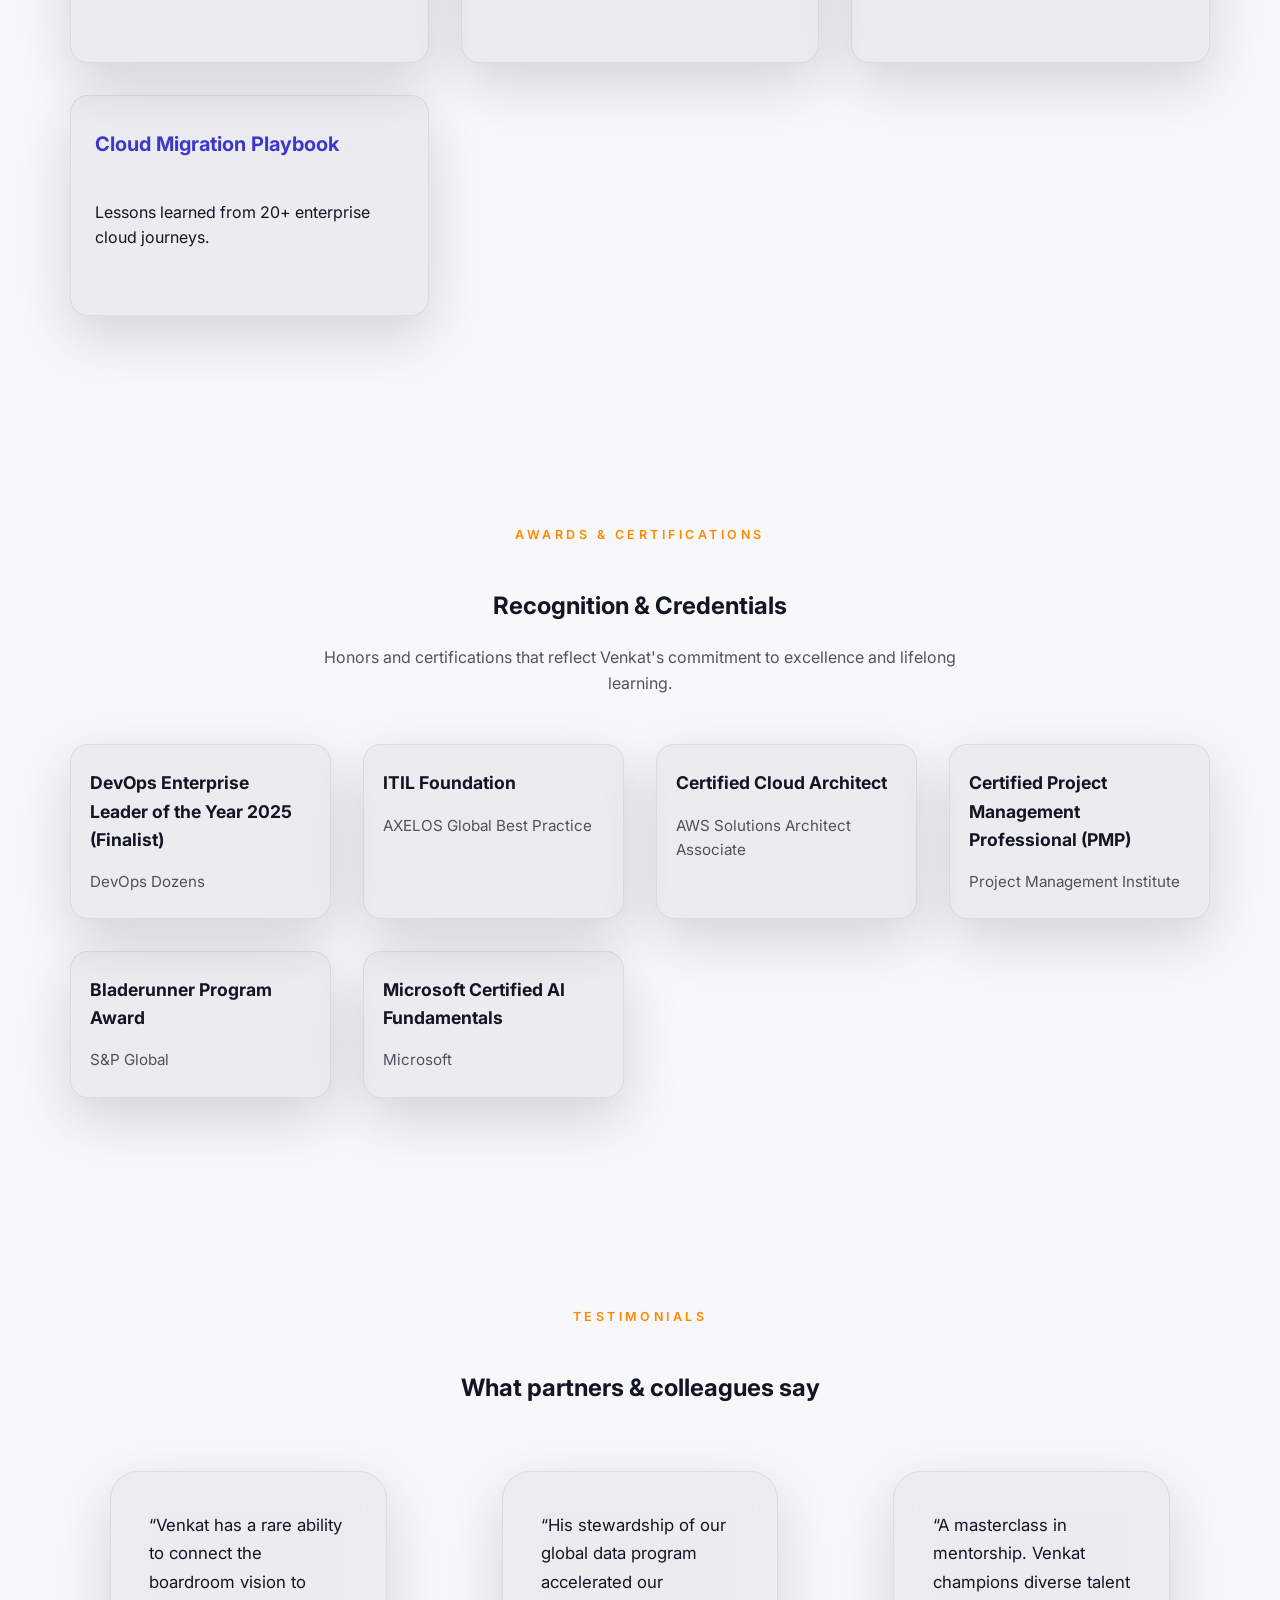
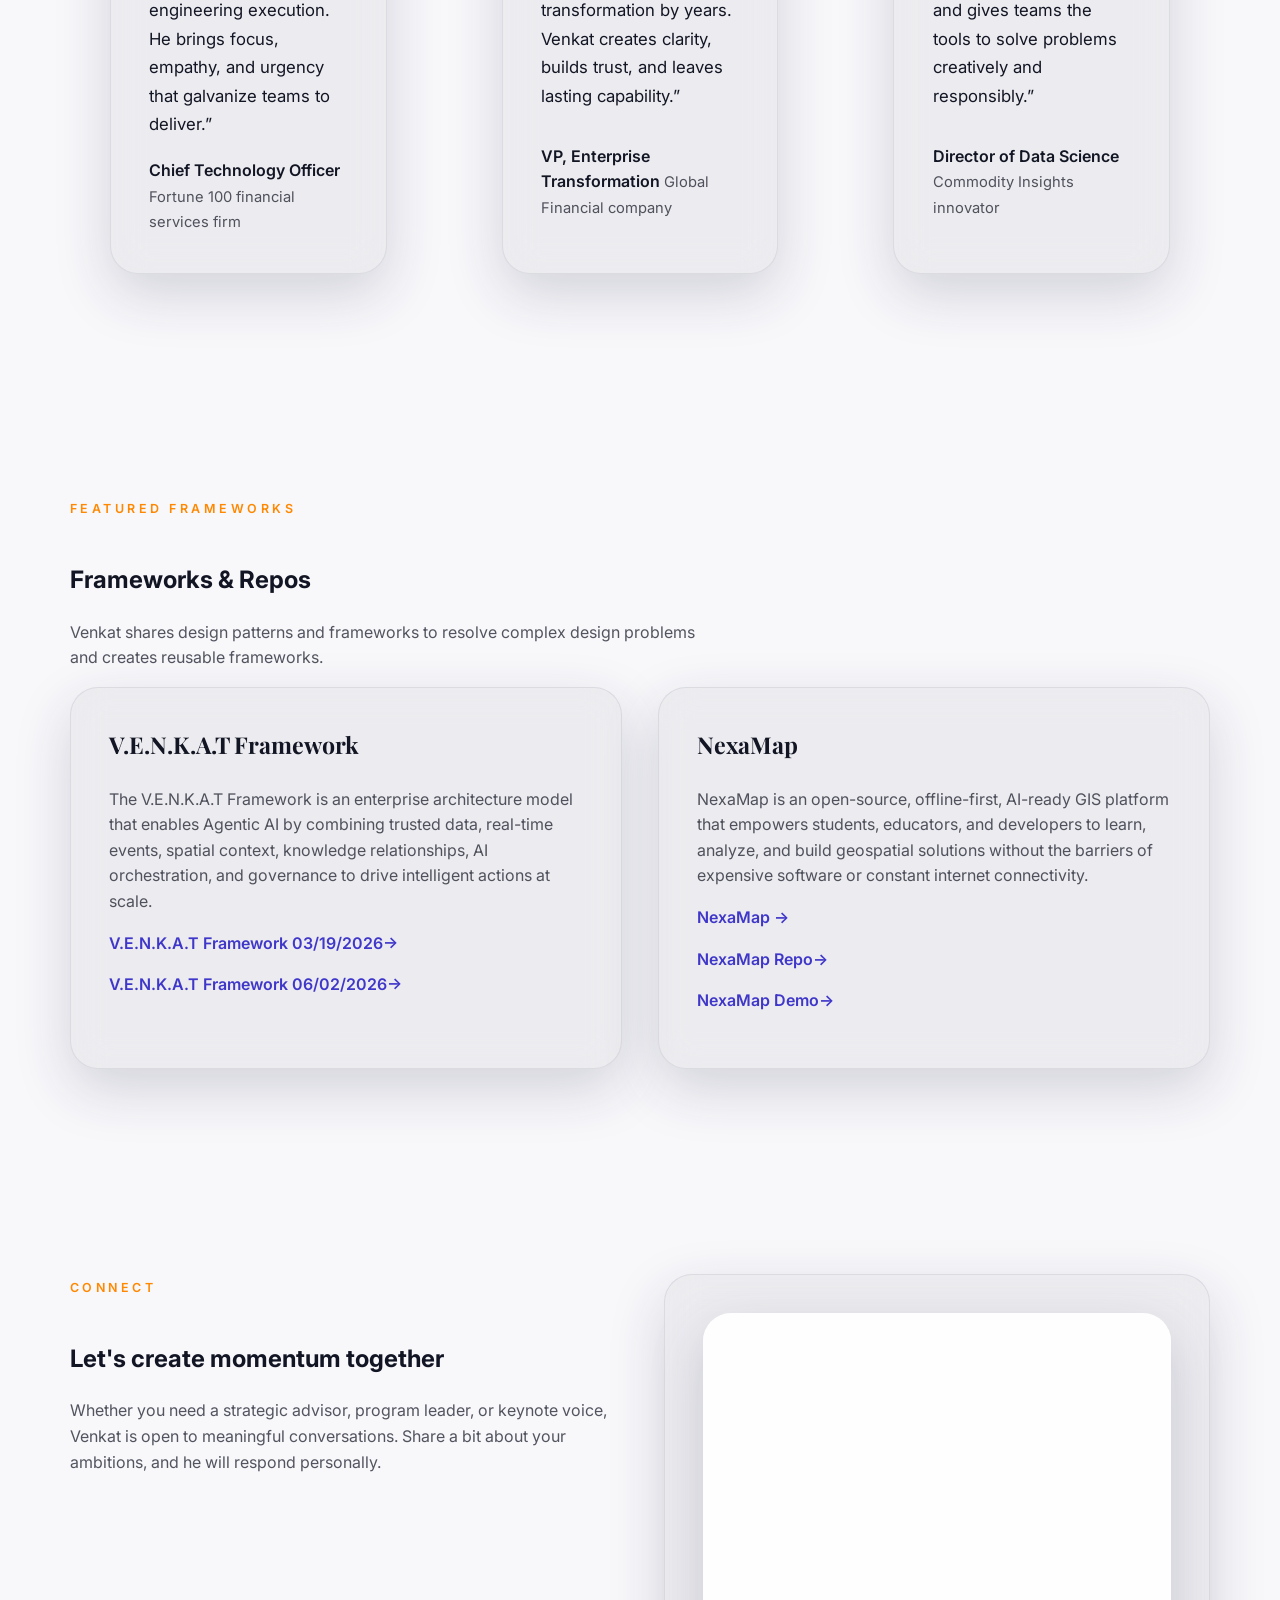
==== commit a2eaec54: "Update index.html Fixed the alignment" ====
--- a/index.html
+++ b/index.html
@@ -515,7 +515,7 @@
             <p>Senior Executive · May 28, 2026</p>
             <span class="blog-meta"> </span>
           </article>
-          <article class="blog-card">
+
           <article class="blog-card">
             <h3>
               <a href="https://www.forbes.com/councils/forbestechcouncil/2026/05/19/the-hidden-players-powering-the-future-of-quantum-computing/">
@@ -525,7 +525,7 @@
             <p>Forbes Technology Council · May 19, 2026</p>
             <span class="blog-meta"> </span>
           </article>
-          <article class="blog-card">
+
           <article class="blog-card">
             <h3>
               <a href="https://www.forbes.com/councils/forbestechcouncil/2026/05/14/seven-non-negotiable-skills-product-managers-need-in-an-agentic-future/">
@@ -535,7 +535,7 @@
             <p>Forbes Technology Council· May 14, 2026</p>
             <span class="blog-meta"> </span>
           </article>
-          <article class="blog-card">
+
           <article class="blog-card">
             <h3>
               <a href="https://www.forbes.com/councils/forbestechcouncil/2026/04/27/the-hidden-risks-of-ai-accelerated-product-development/">
@@ -545,7 +545,7 @@
             <p>Forbes Technology Council · Apr 27, 2026</p>
             <span class="blog-meta"> </span>
           </article>
-          <article class="blog-card">
+
           <article class="blog-card">
             <h3>
               <a href="https://www.forbes.com/councils/forbestechcouncil/2026/04/27/the-case-of-disappearing-intermediaries-what-ai-means-for-middle-managers-in-software-development/">
@@ -555,7 +555,6 @@
             <p>Forbes Technology Council · Apr 27, 2026</p>
             <span class="blog-meta"> </span>
           </article>
-          <article class="blog-card">
           
             <article class="blog-card">
             <h3>
@@ -566,7 +565,6 @@
             <p>Techstrong.AI · Apr 20, 2026</p>
             <span class="blog-meta"> </span>
           </article>
-          <article class="blog-card">
           
           <article class="blog-card">
             <h3>
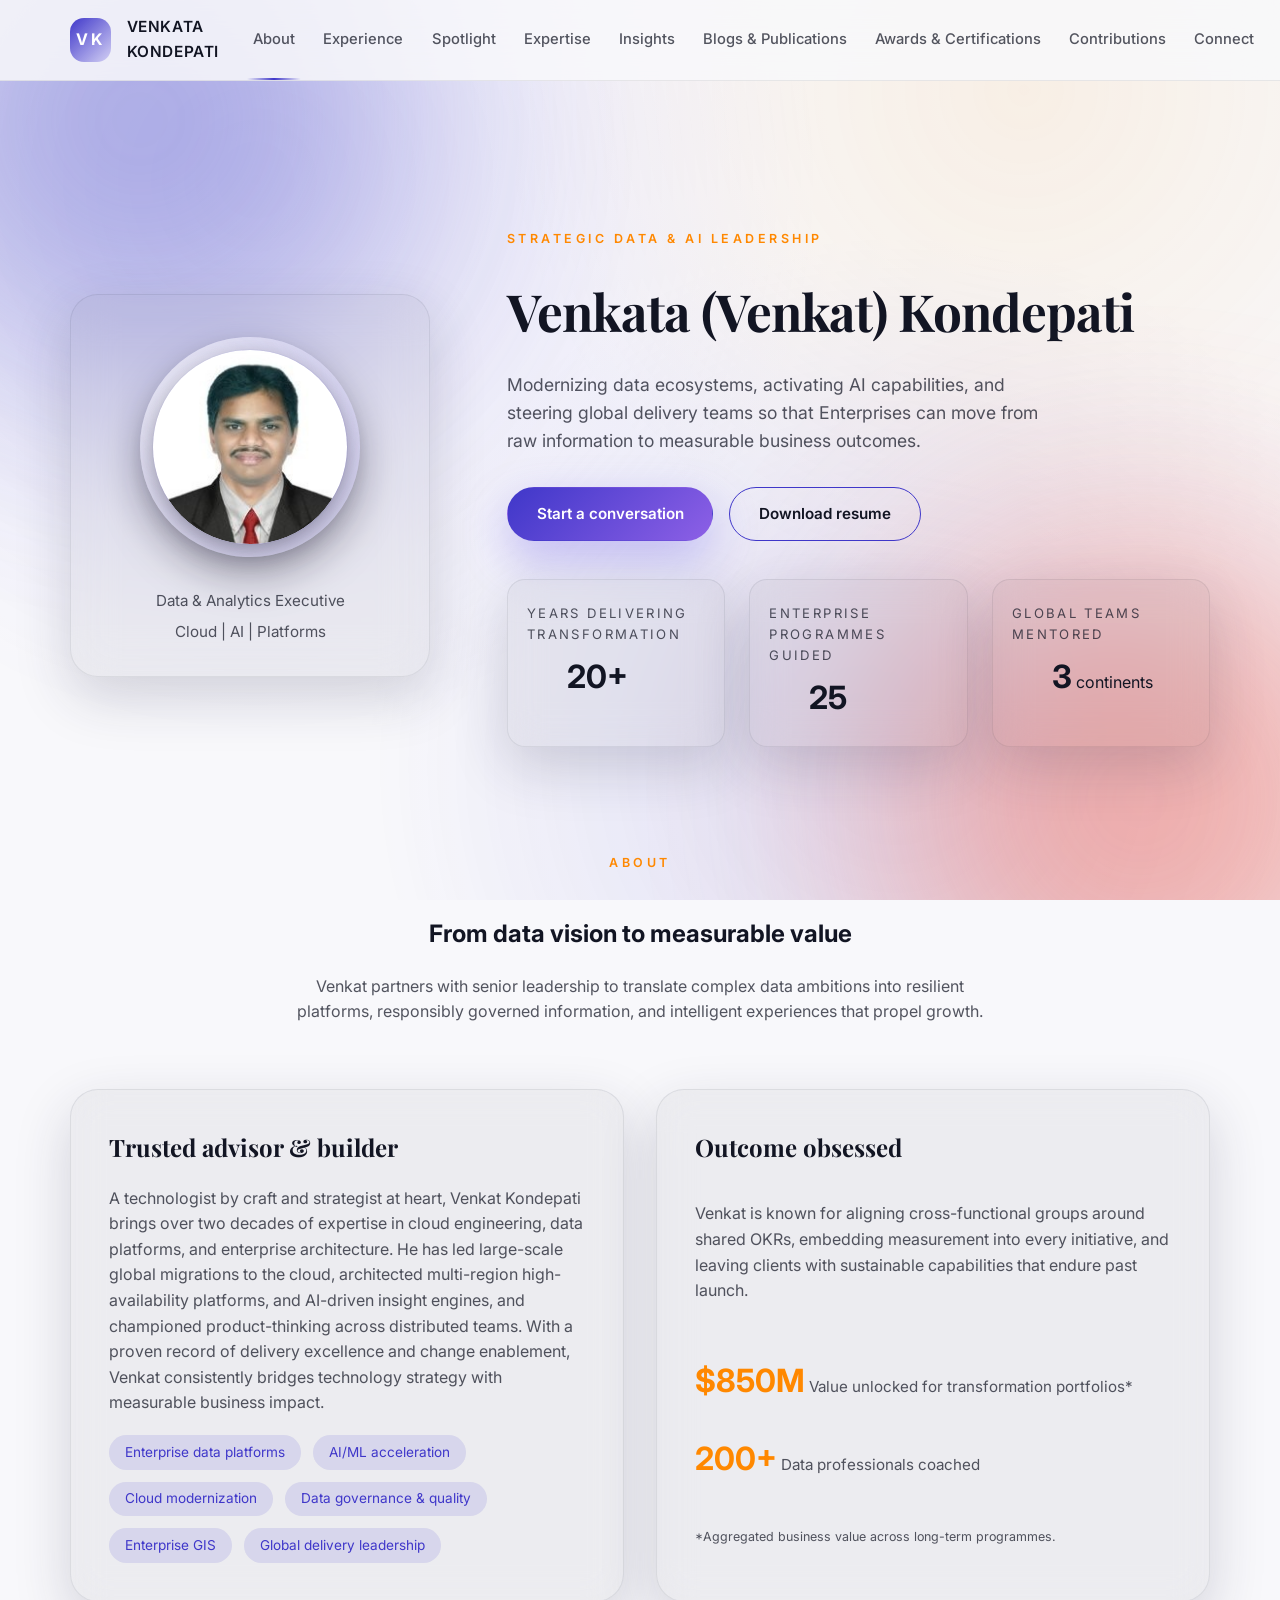
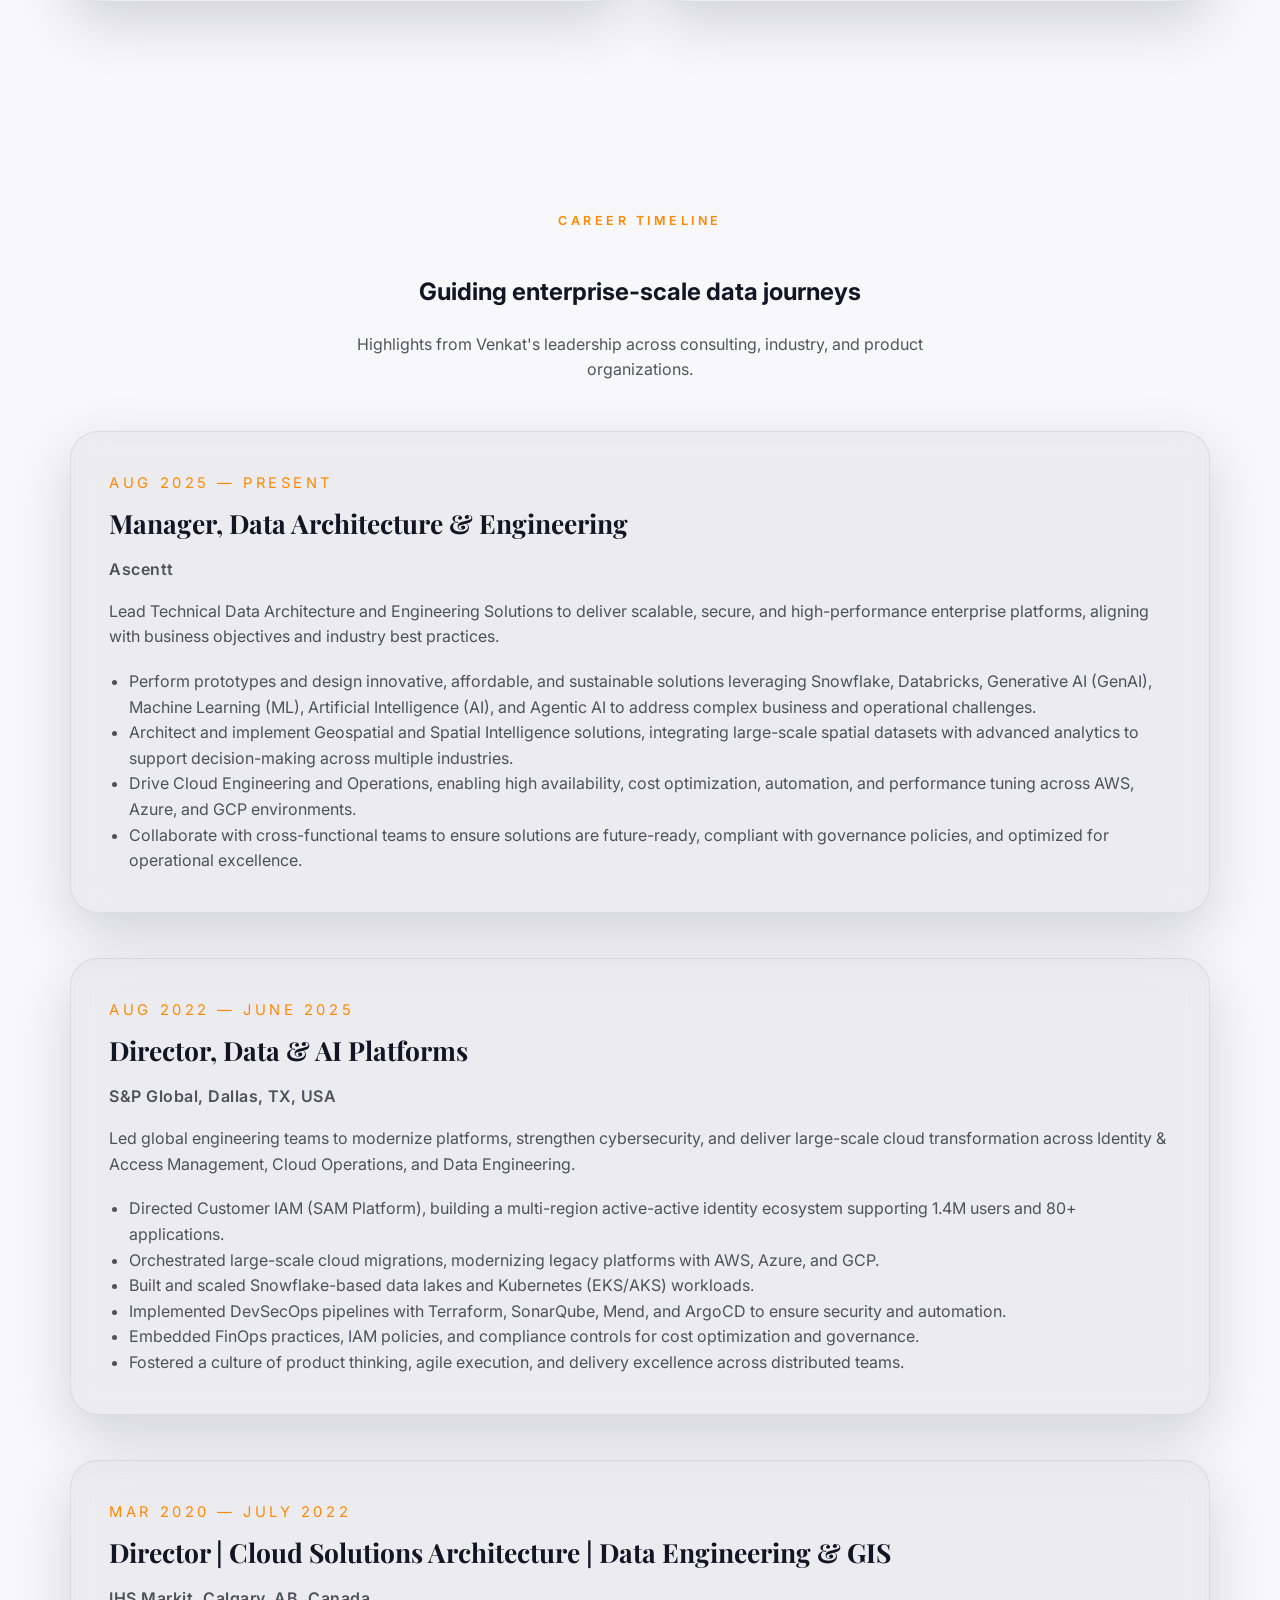
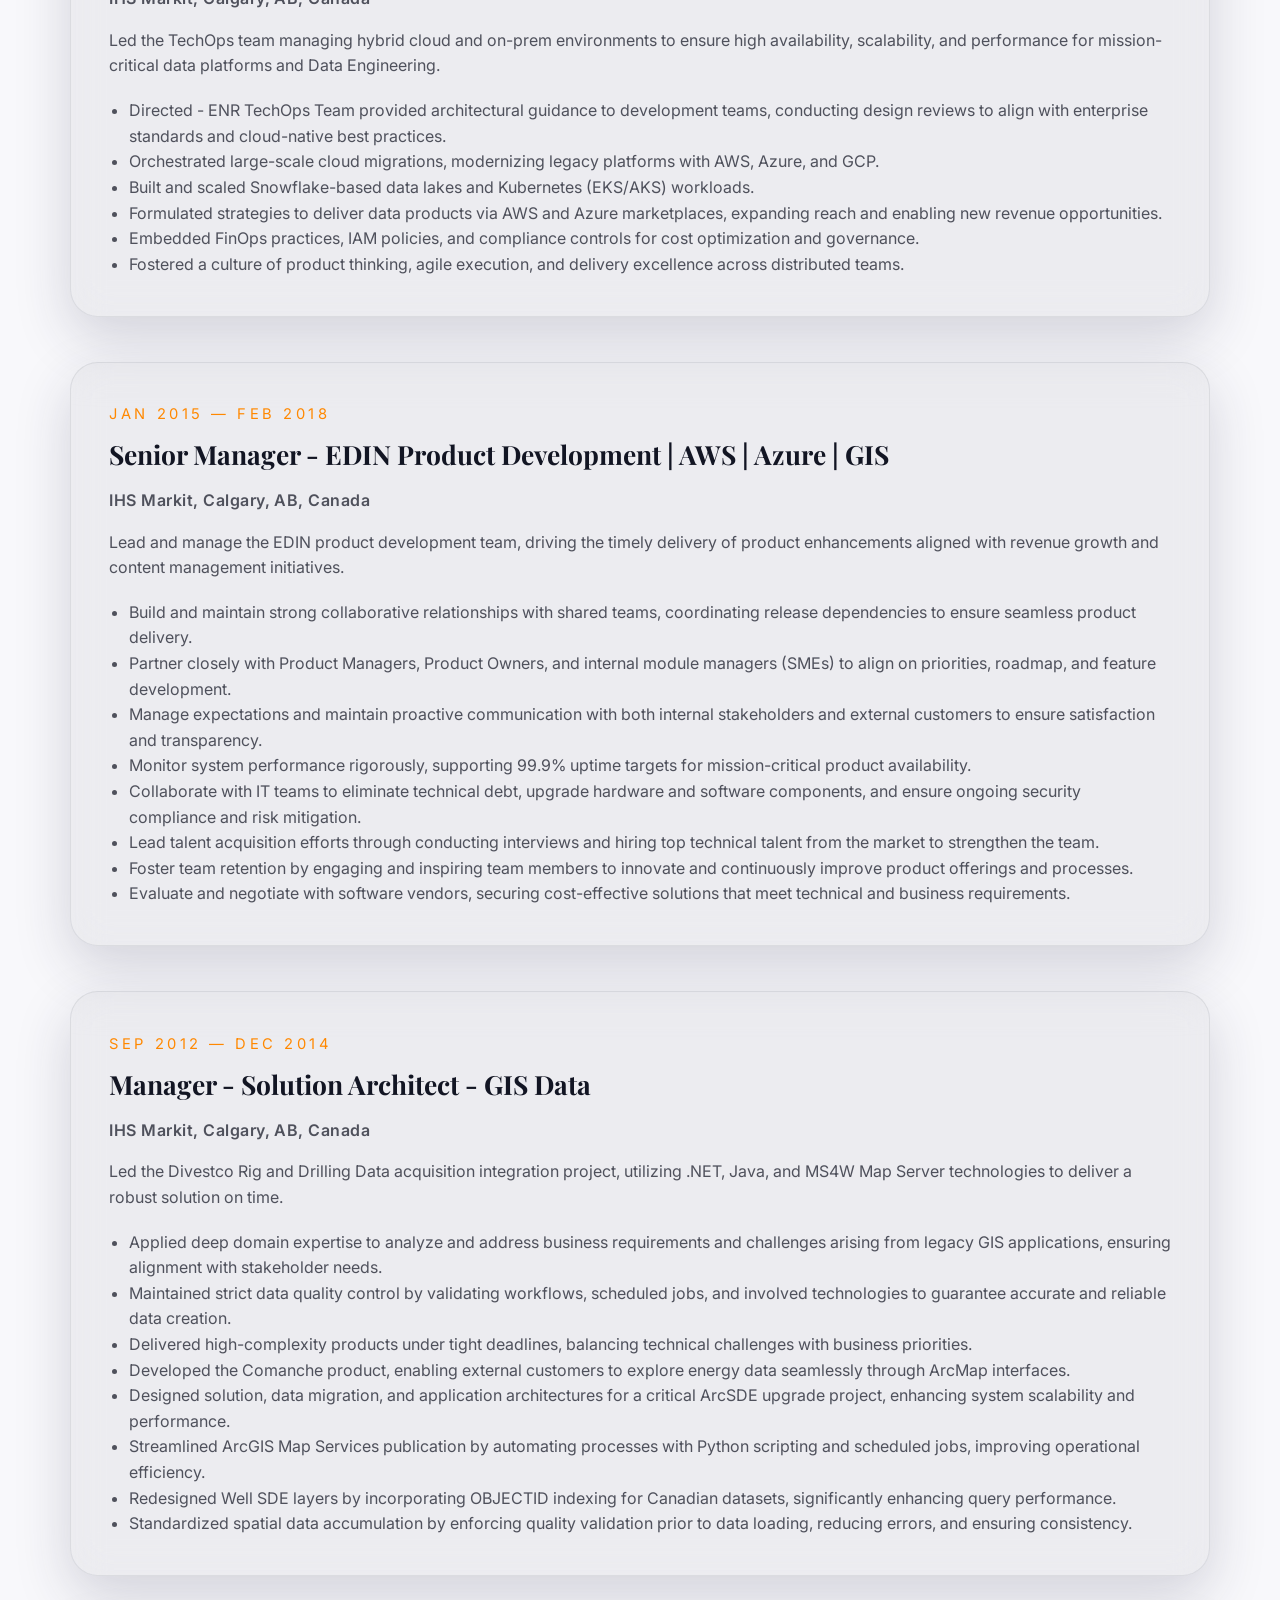
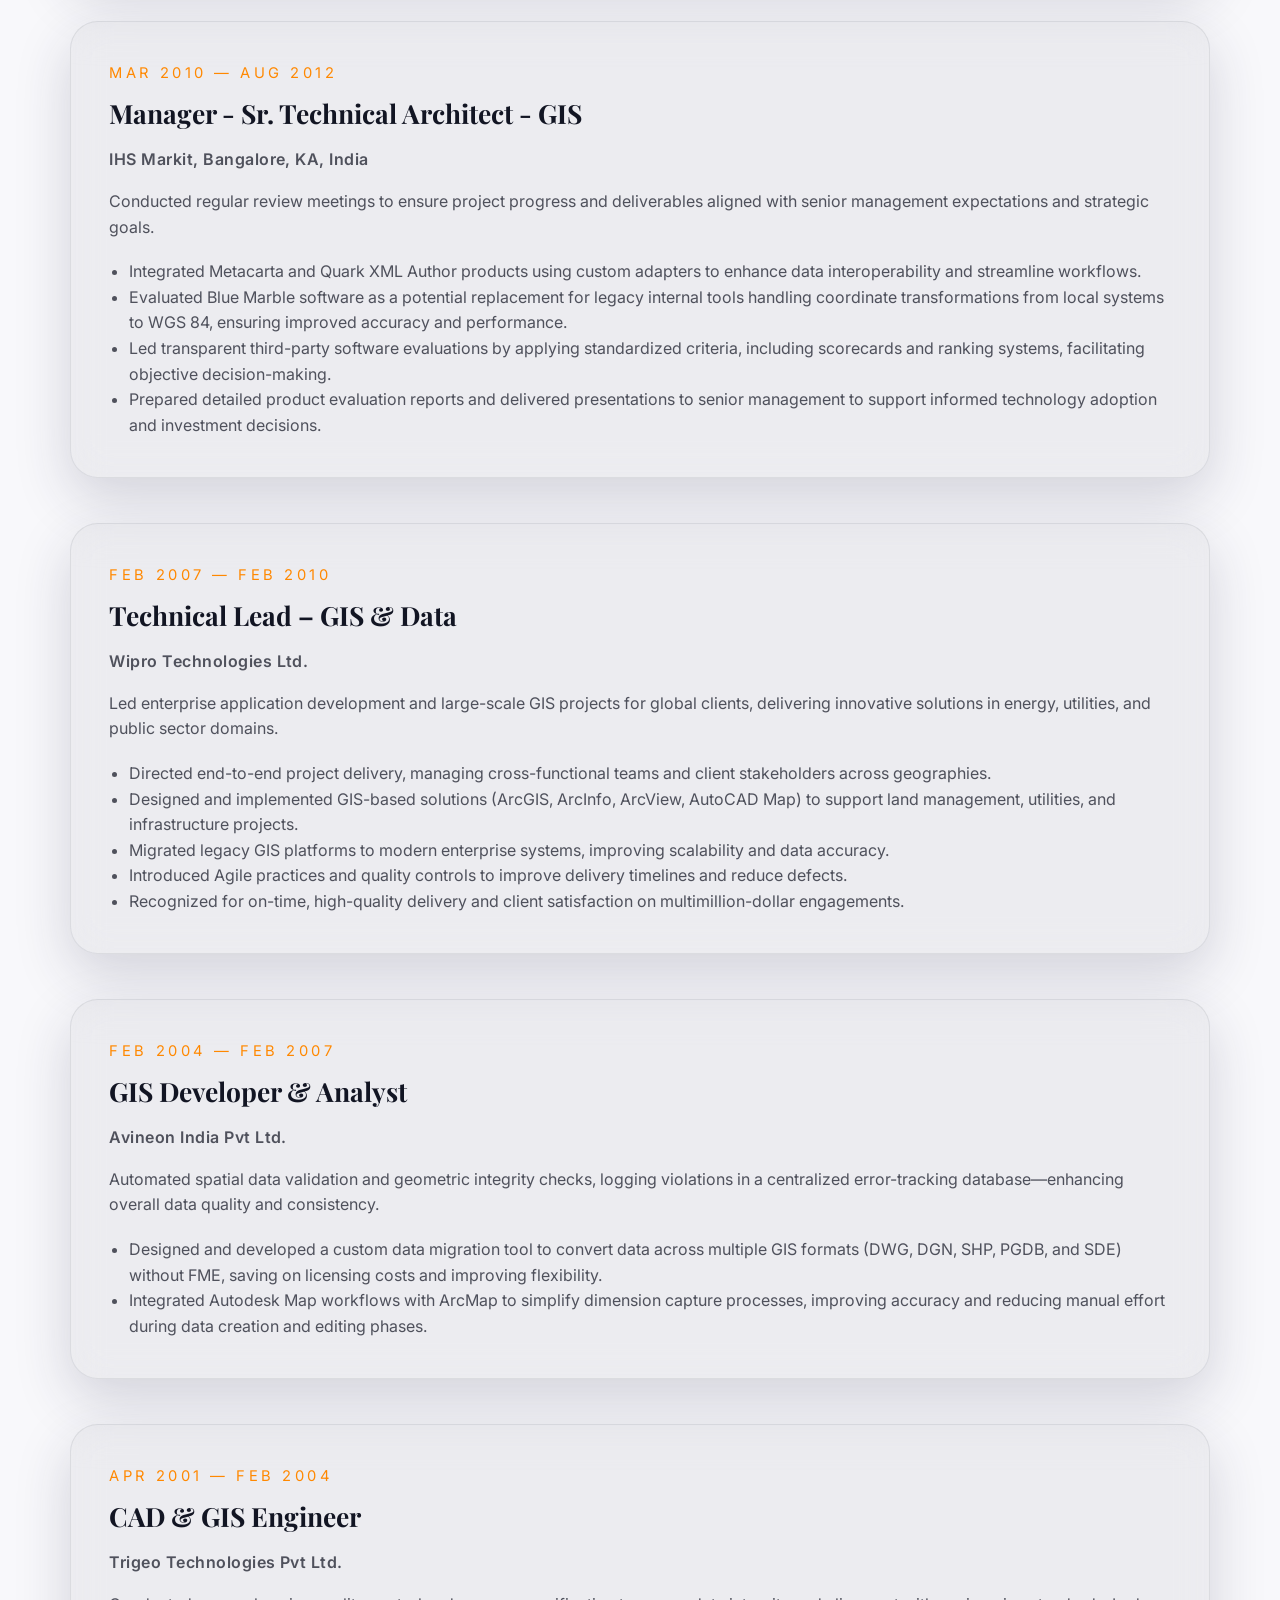
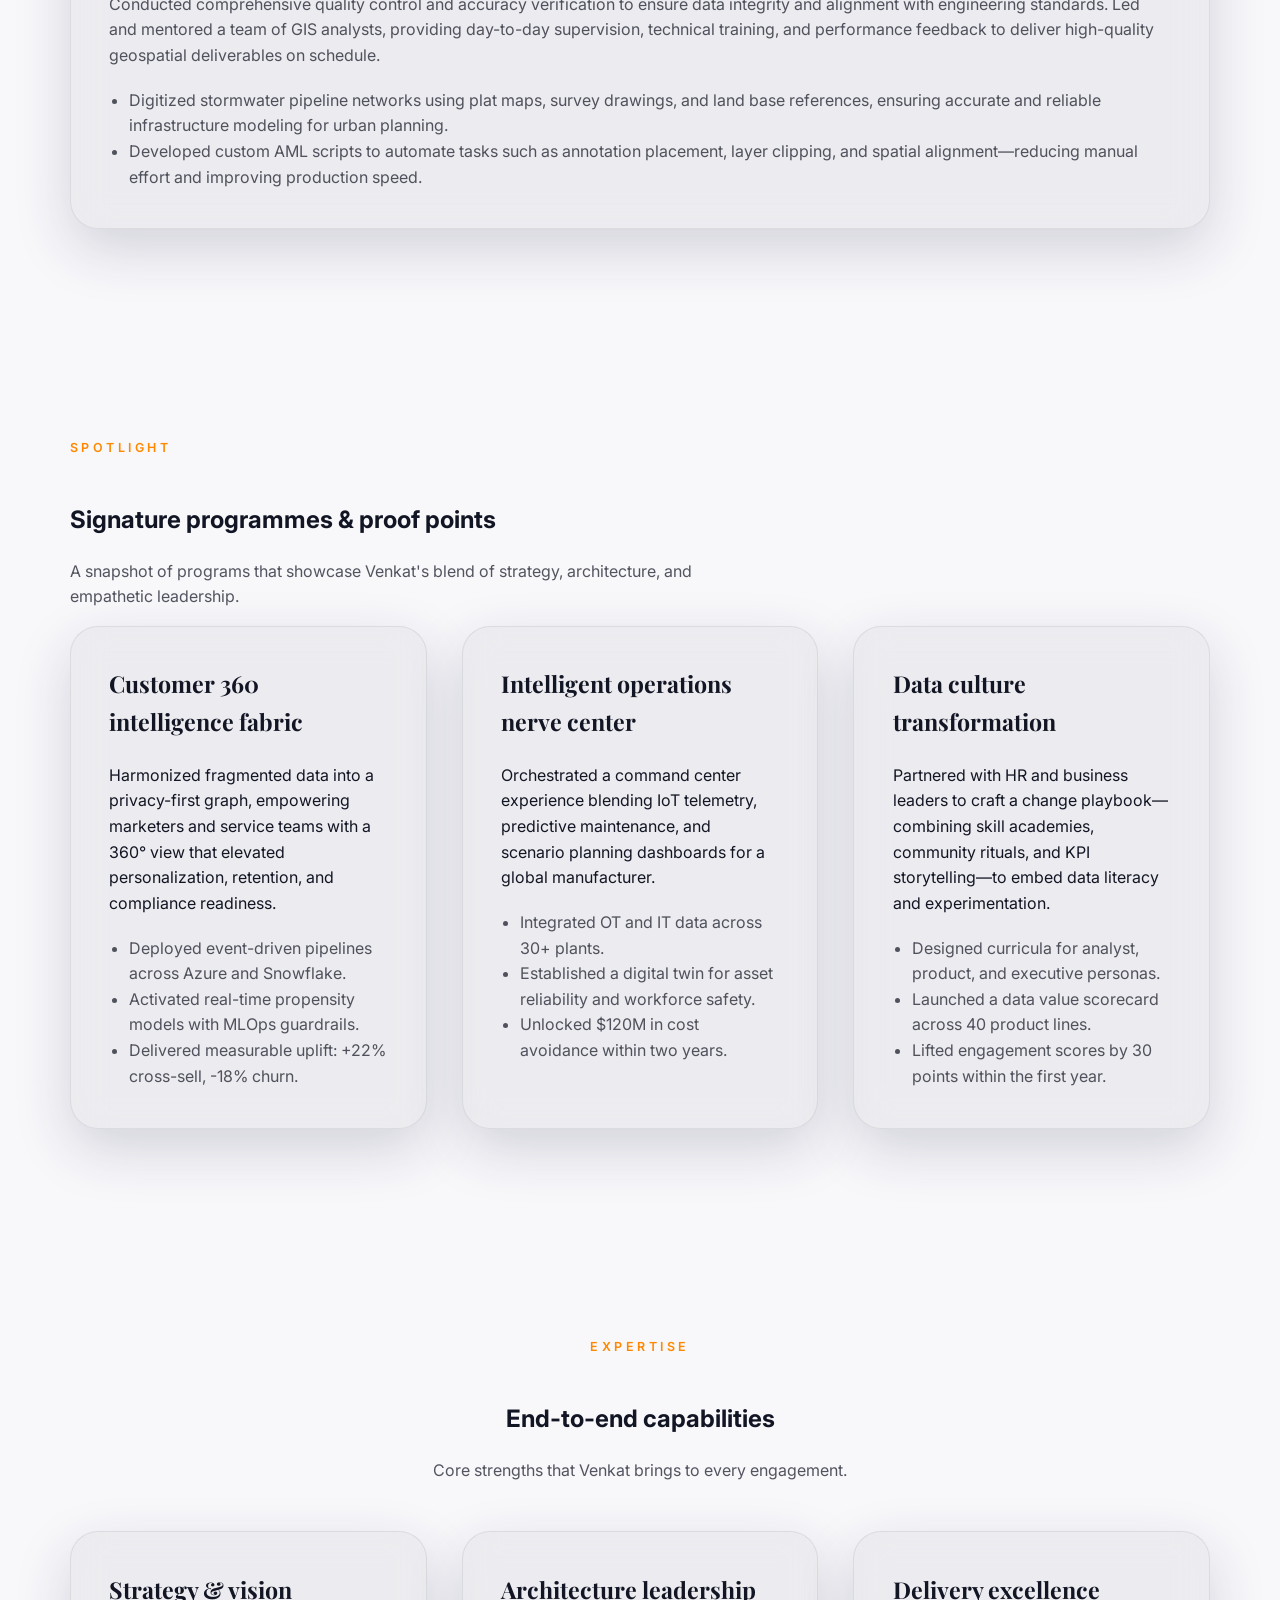
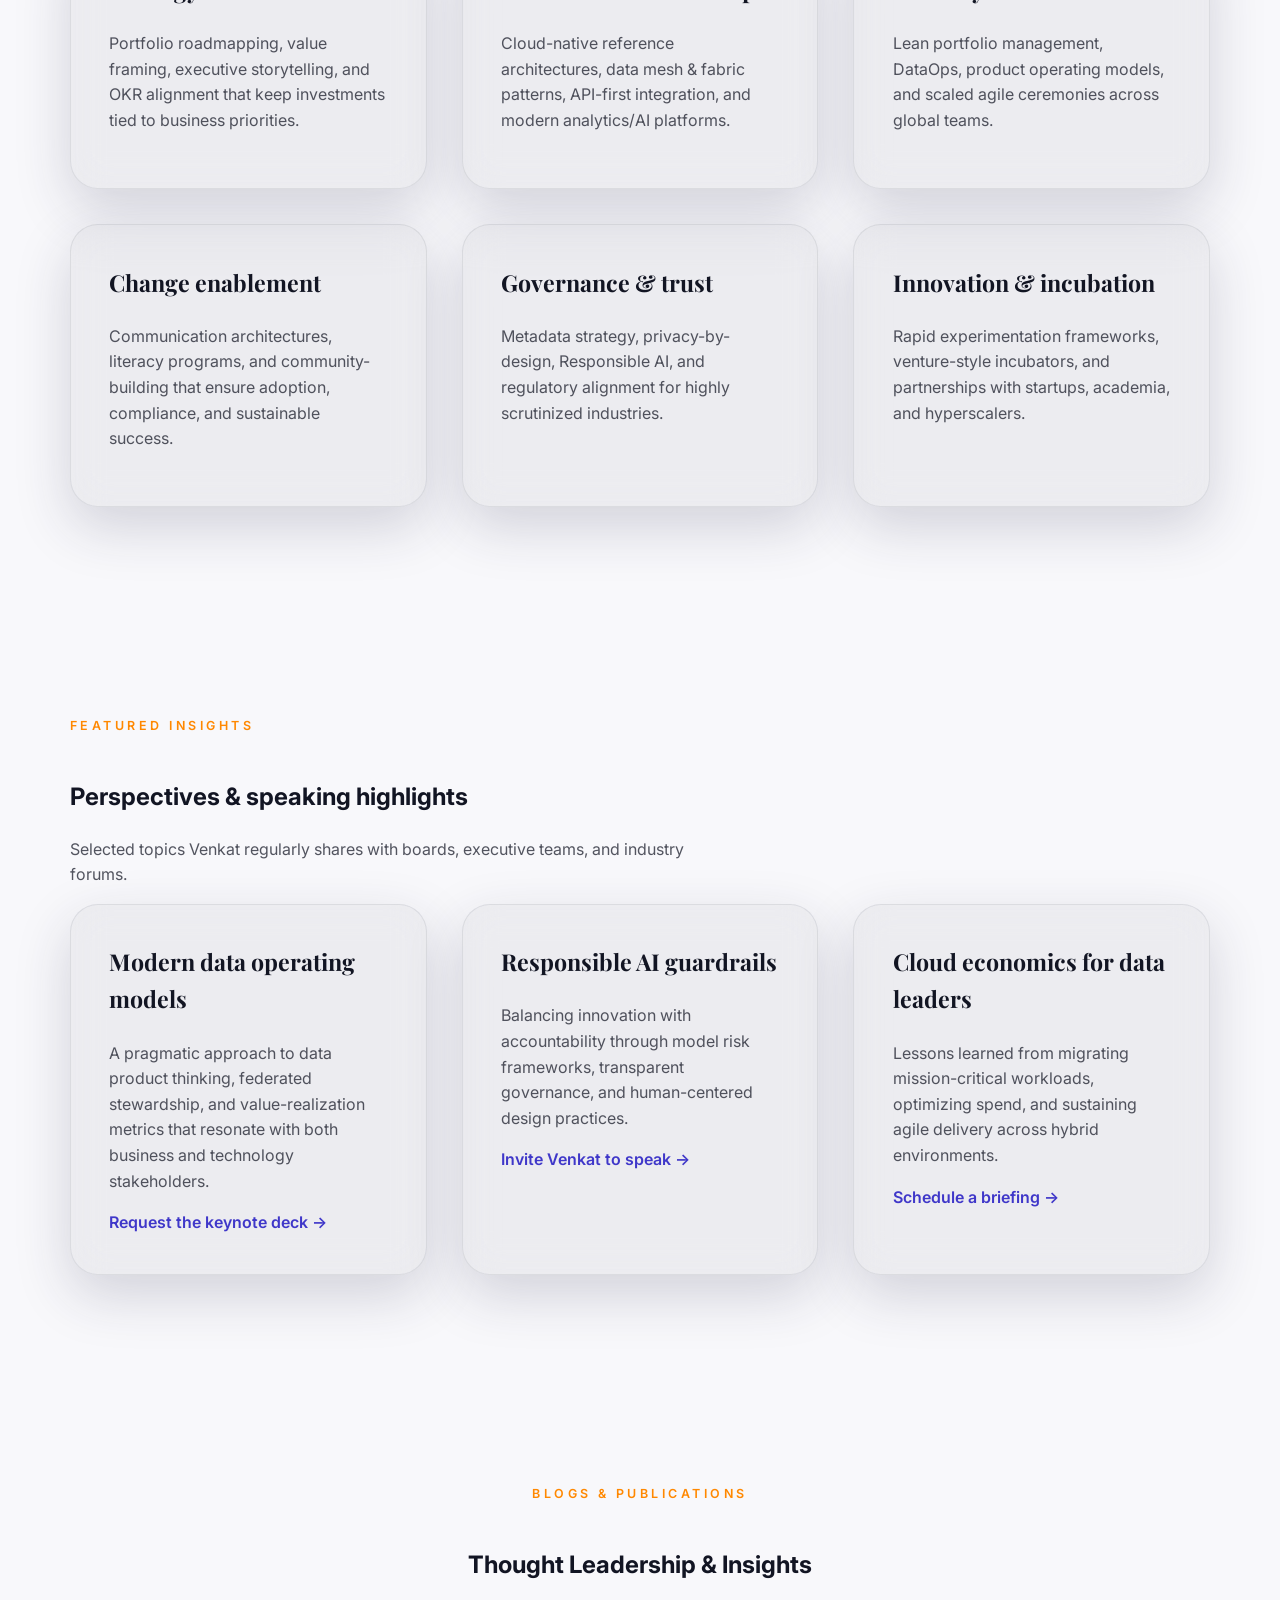
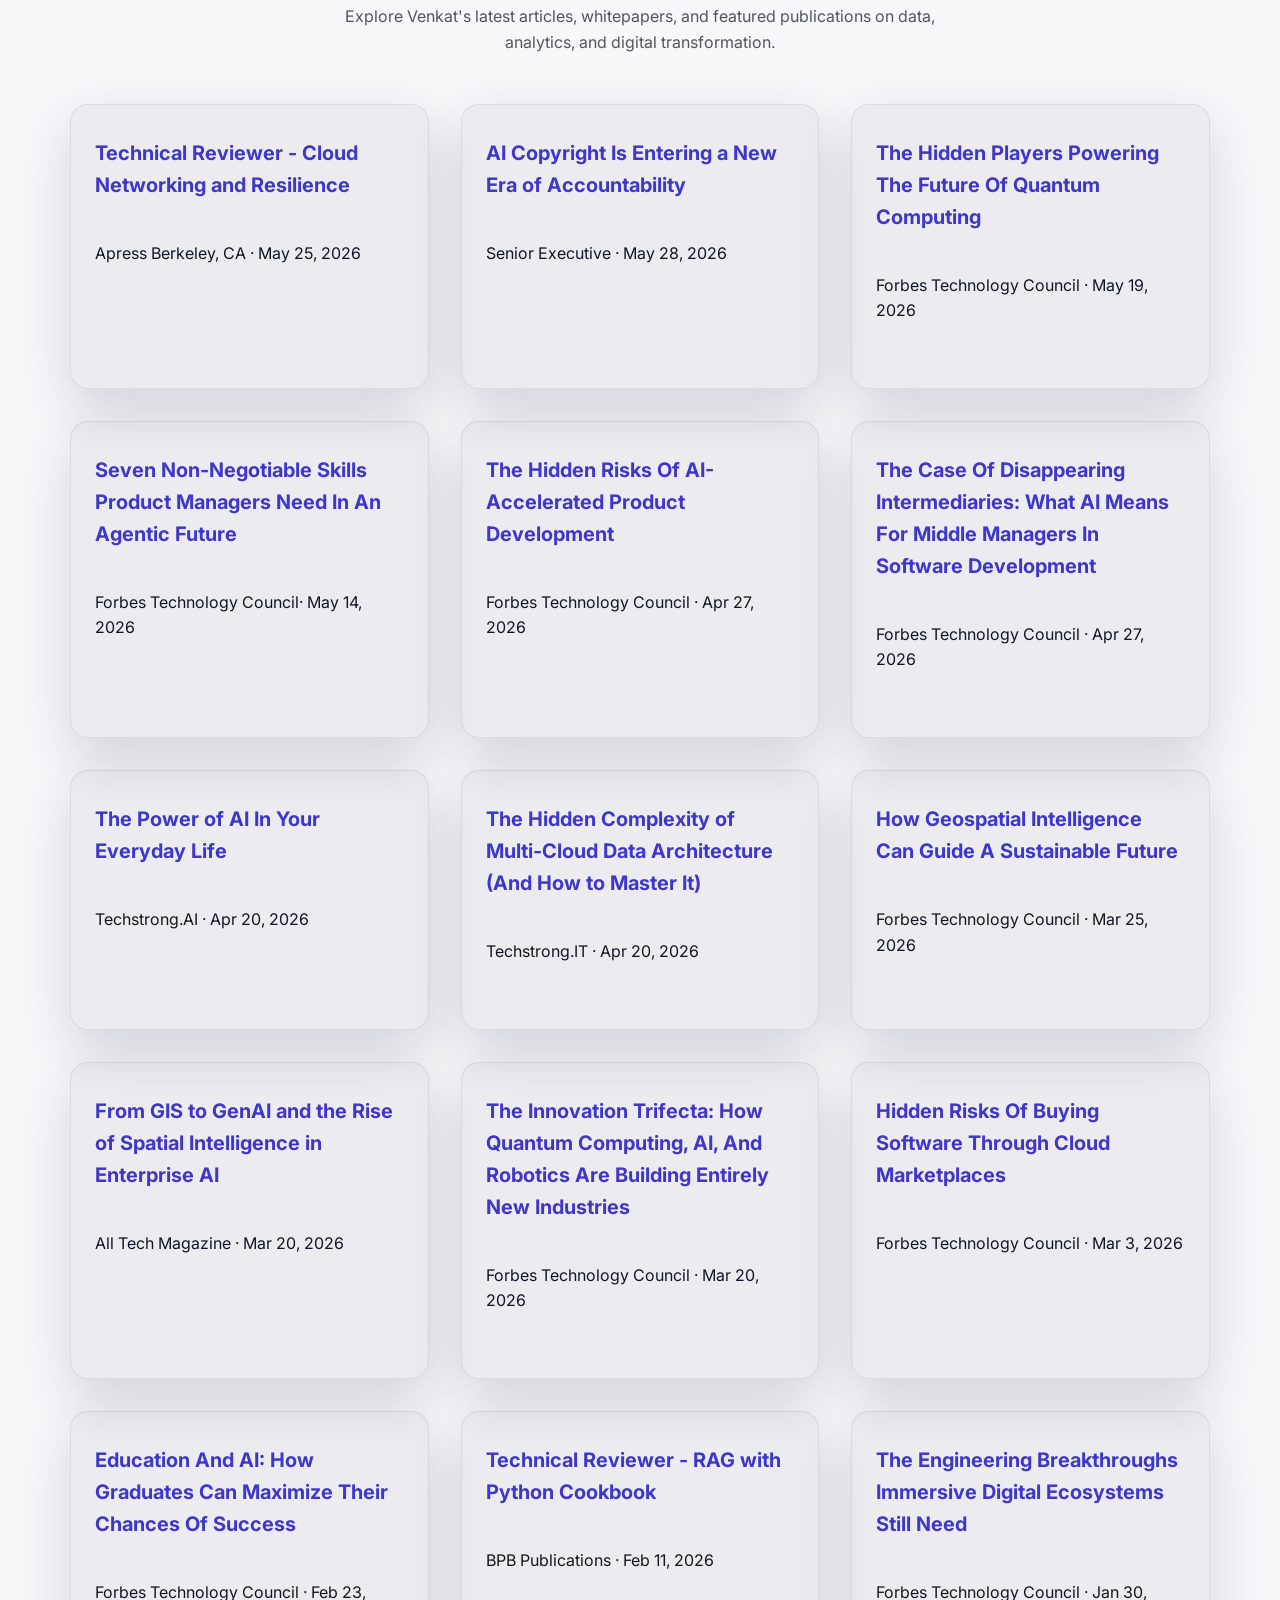
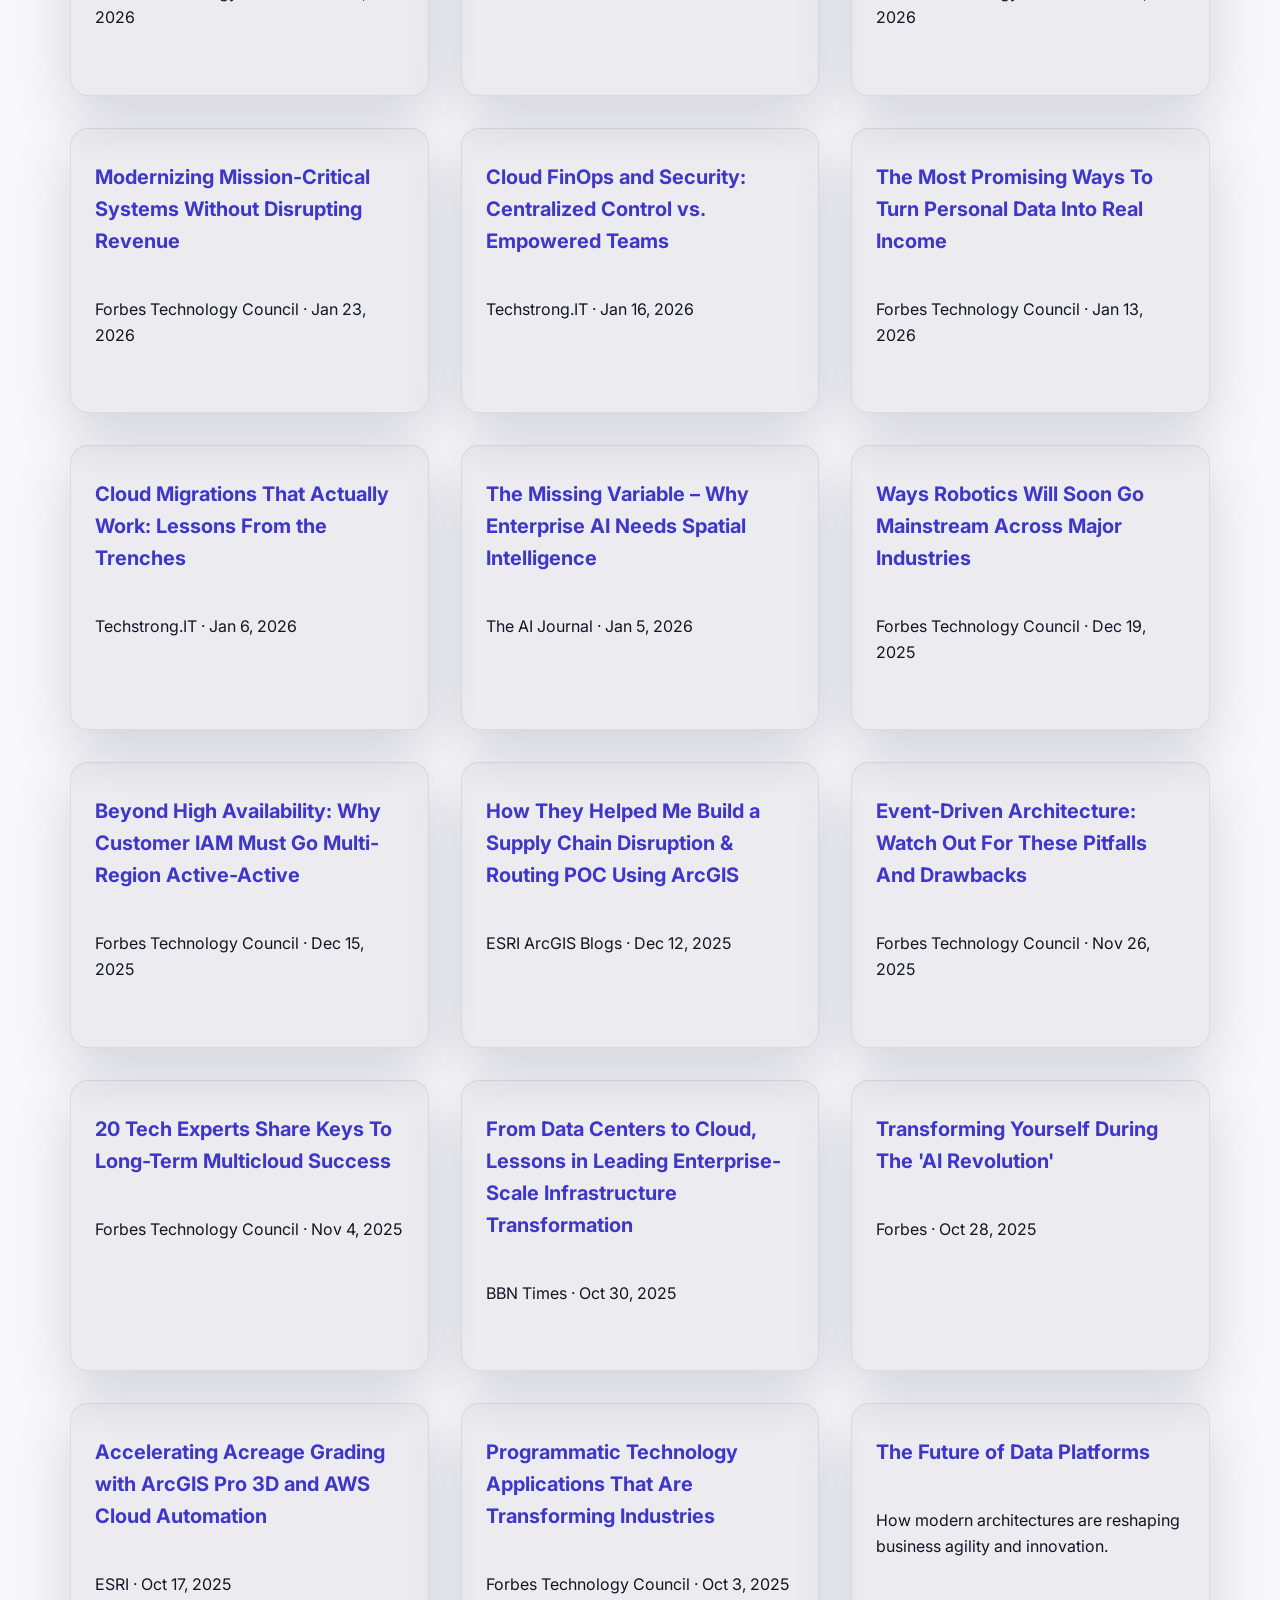
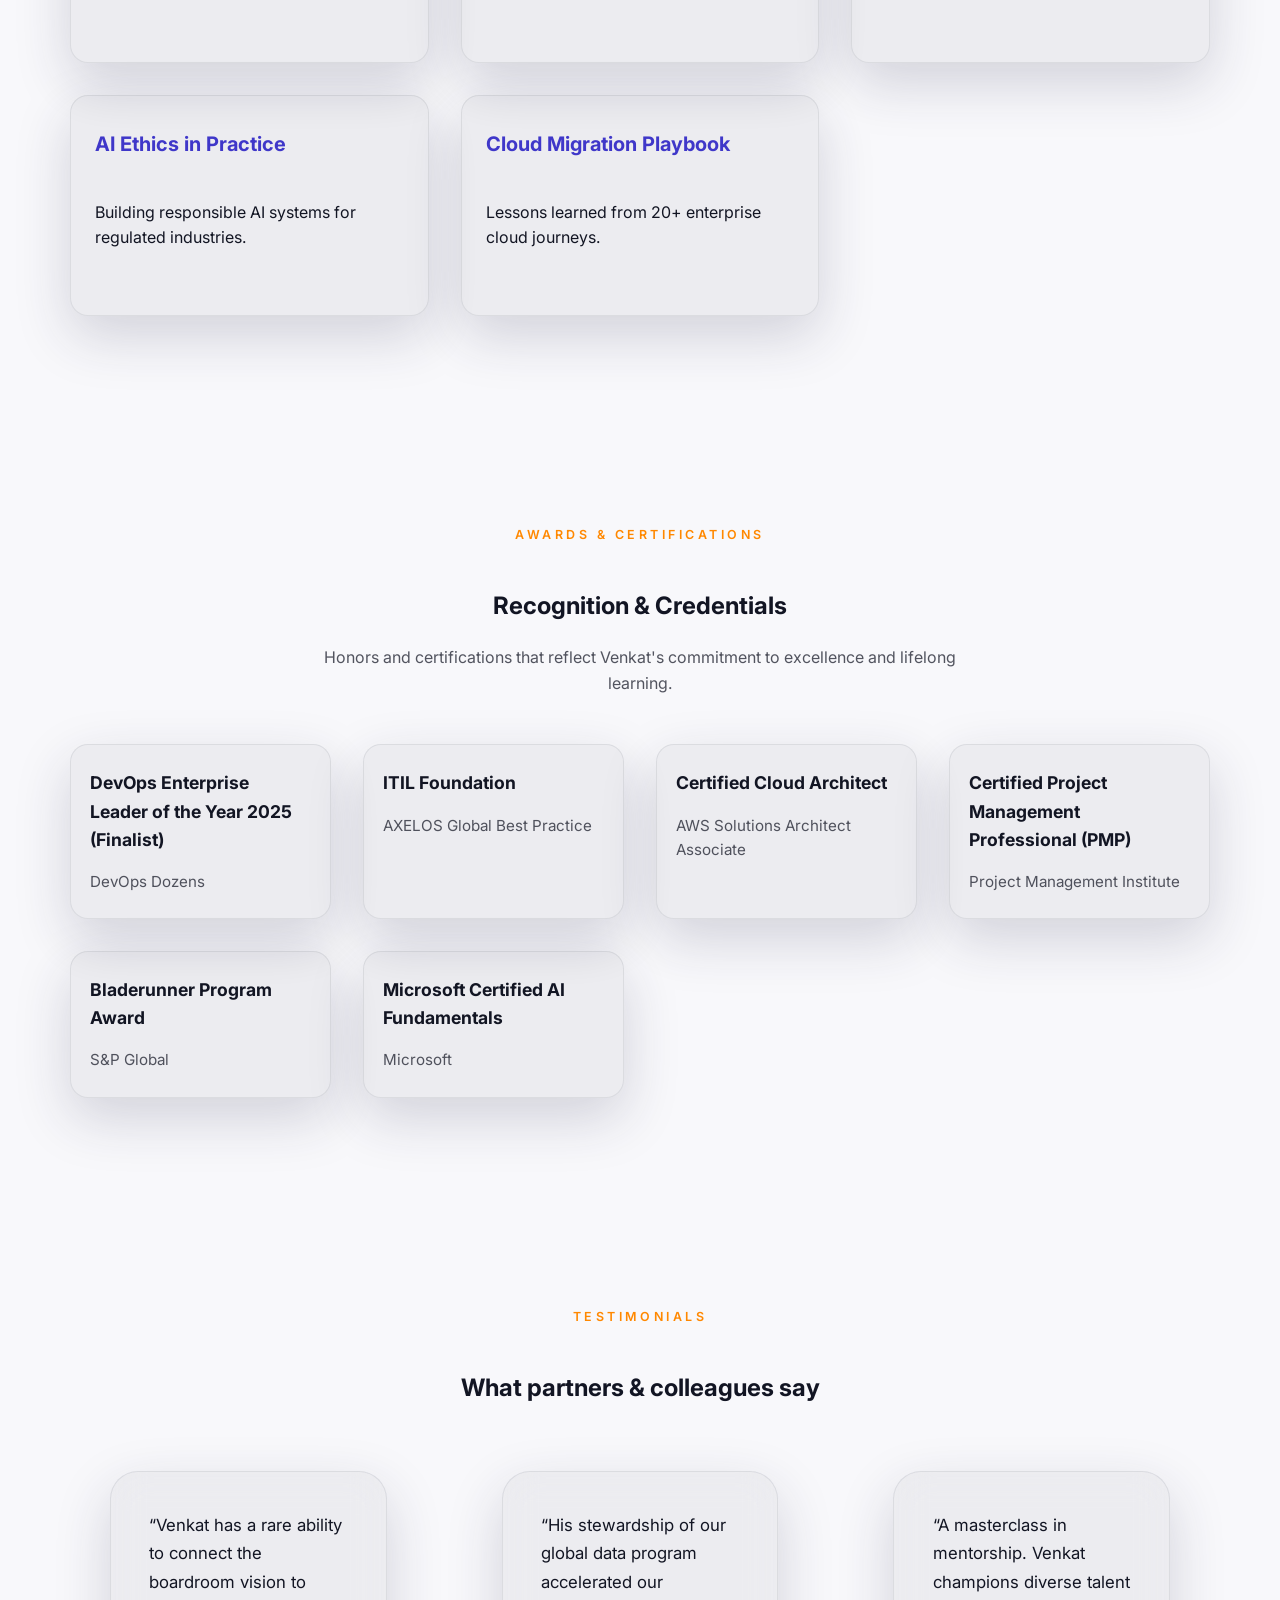
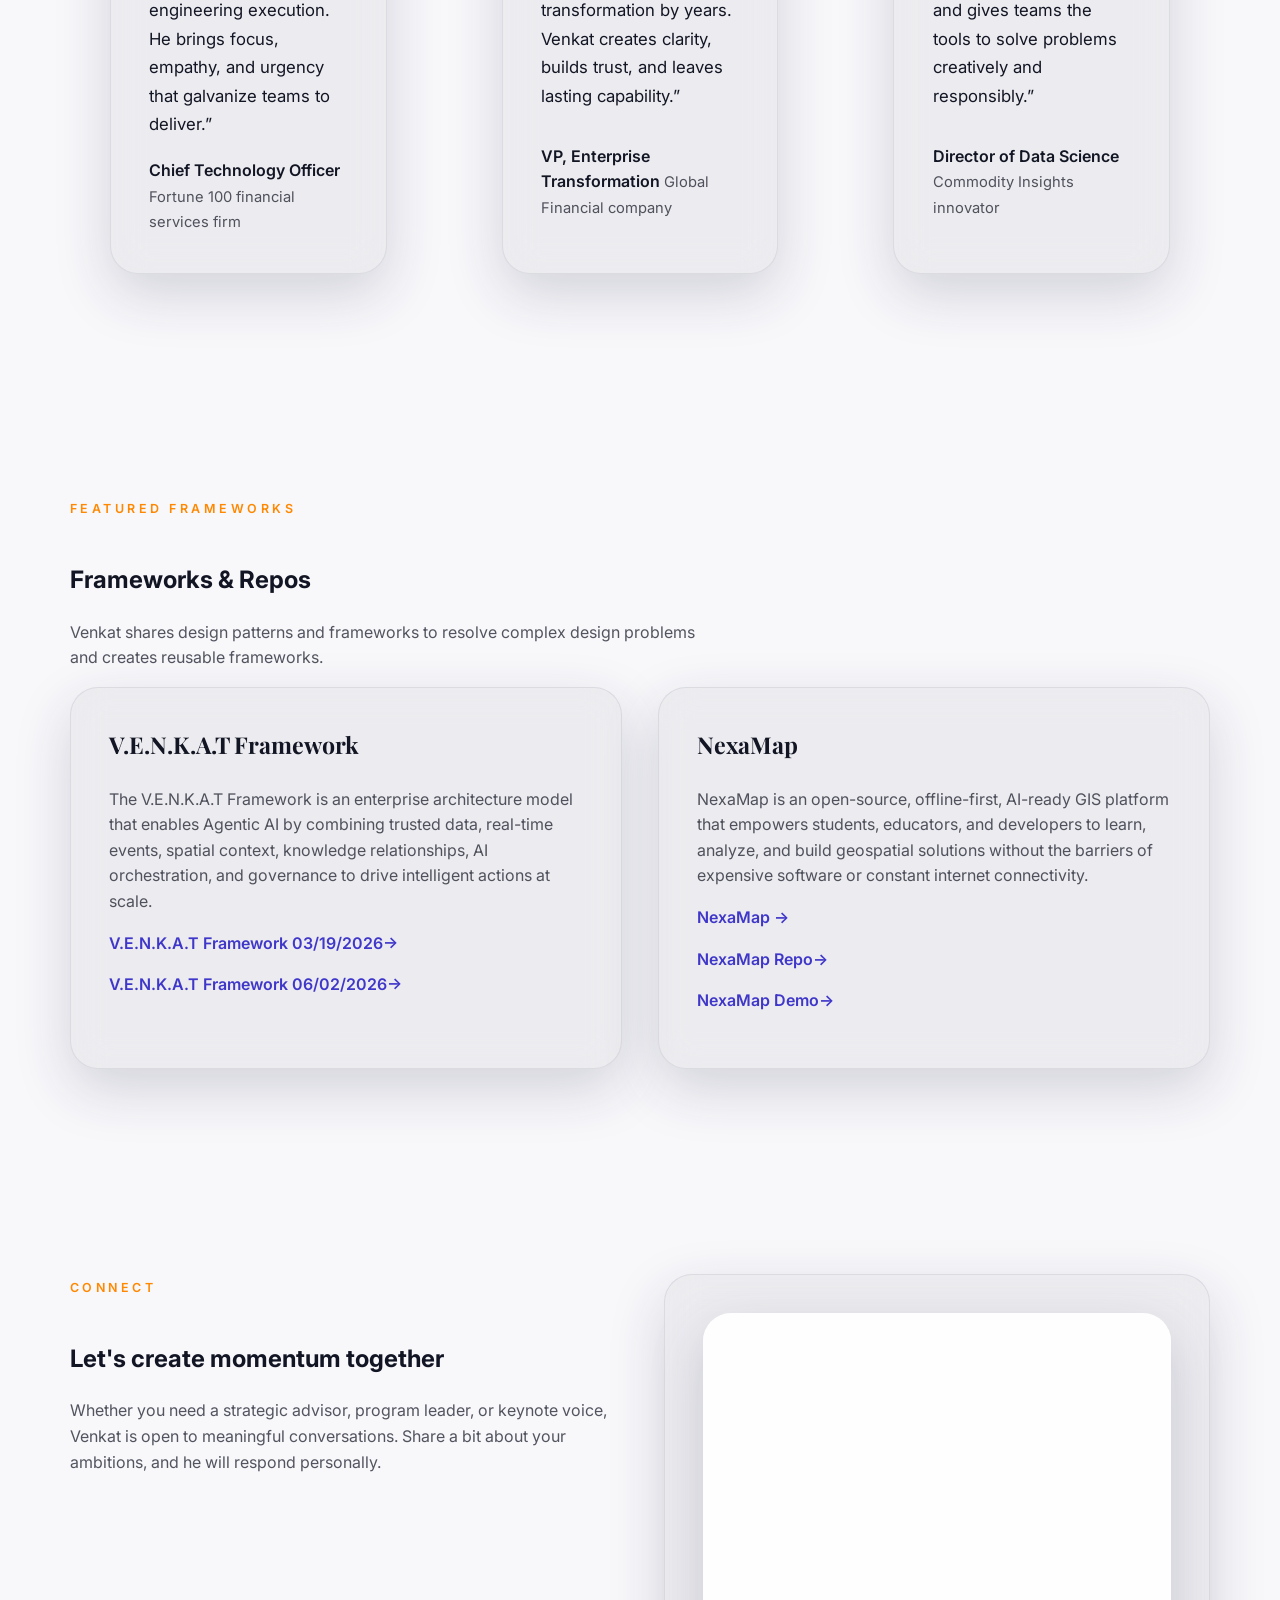
==== commit 38676b06: "Update index.html Included a book" ====
--- a/index.html
+++ b/index.html
@@ -506,6 +506,17 @@
             <p>Description</p>
             <span class="blog-meta"> </span>
           </article> -->
+
+          <article class="blog-card">
+            <h3>
+              <a href="https://link.springer.com/book/10.1007/979-8-8688-2436-4">
+                Technical Reviewer - Cloud Networking and Resilience
+              </a>
+            </h3>
+            <p>Apress Berkeley, CA · May 25, 2026</p>
+            <span class="blog-meta"> </span>
+          </article>
+          
            <article class="blog-card">
             <h3>
               <a href="https://seniorexecutive.com/ai-copyright-licensing-creator-compensation-future/">
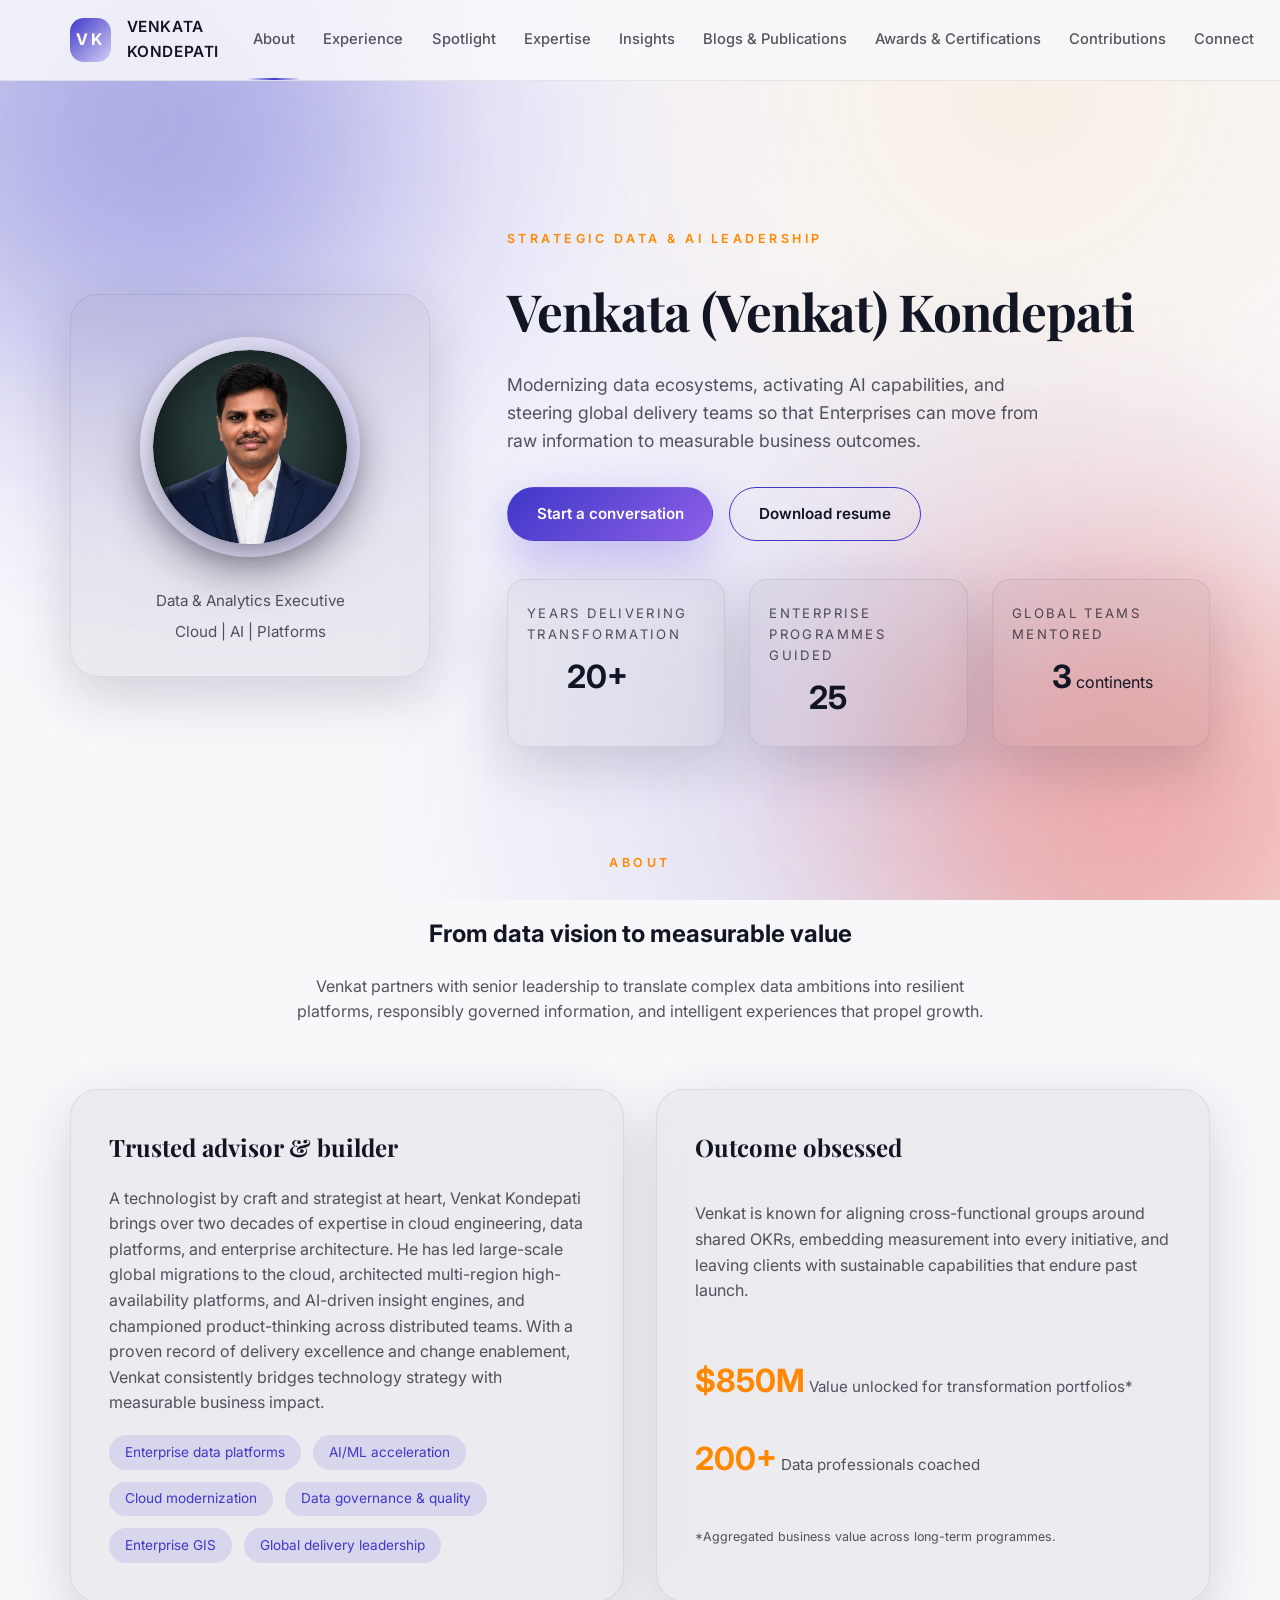
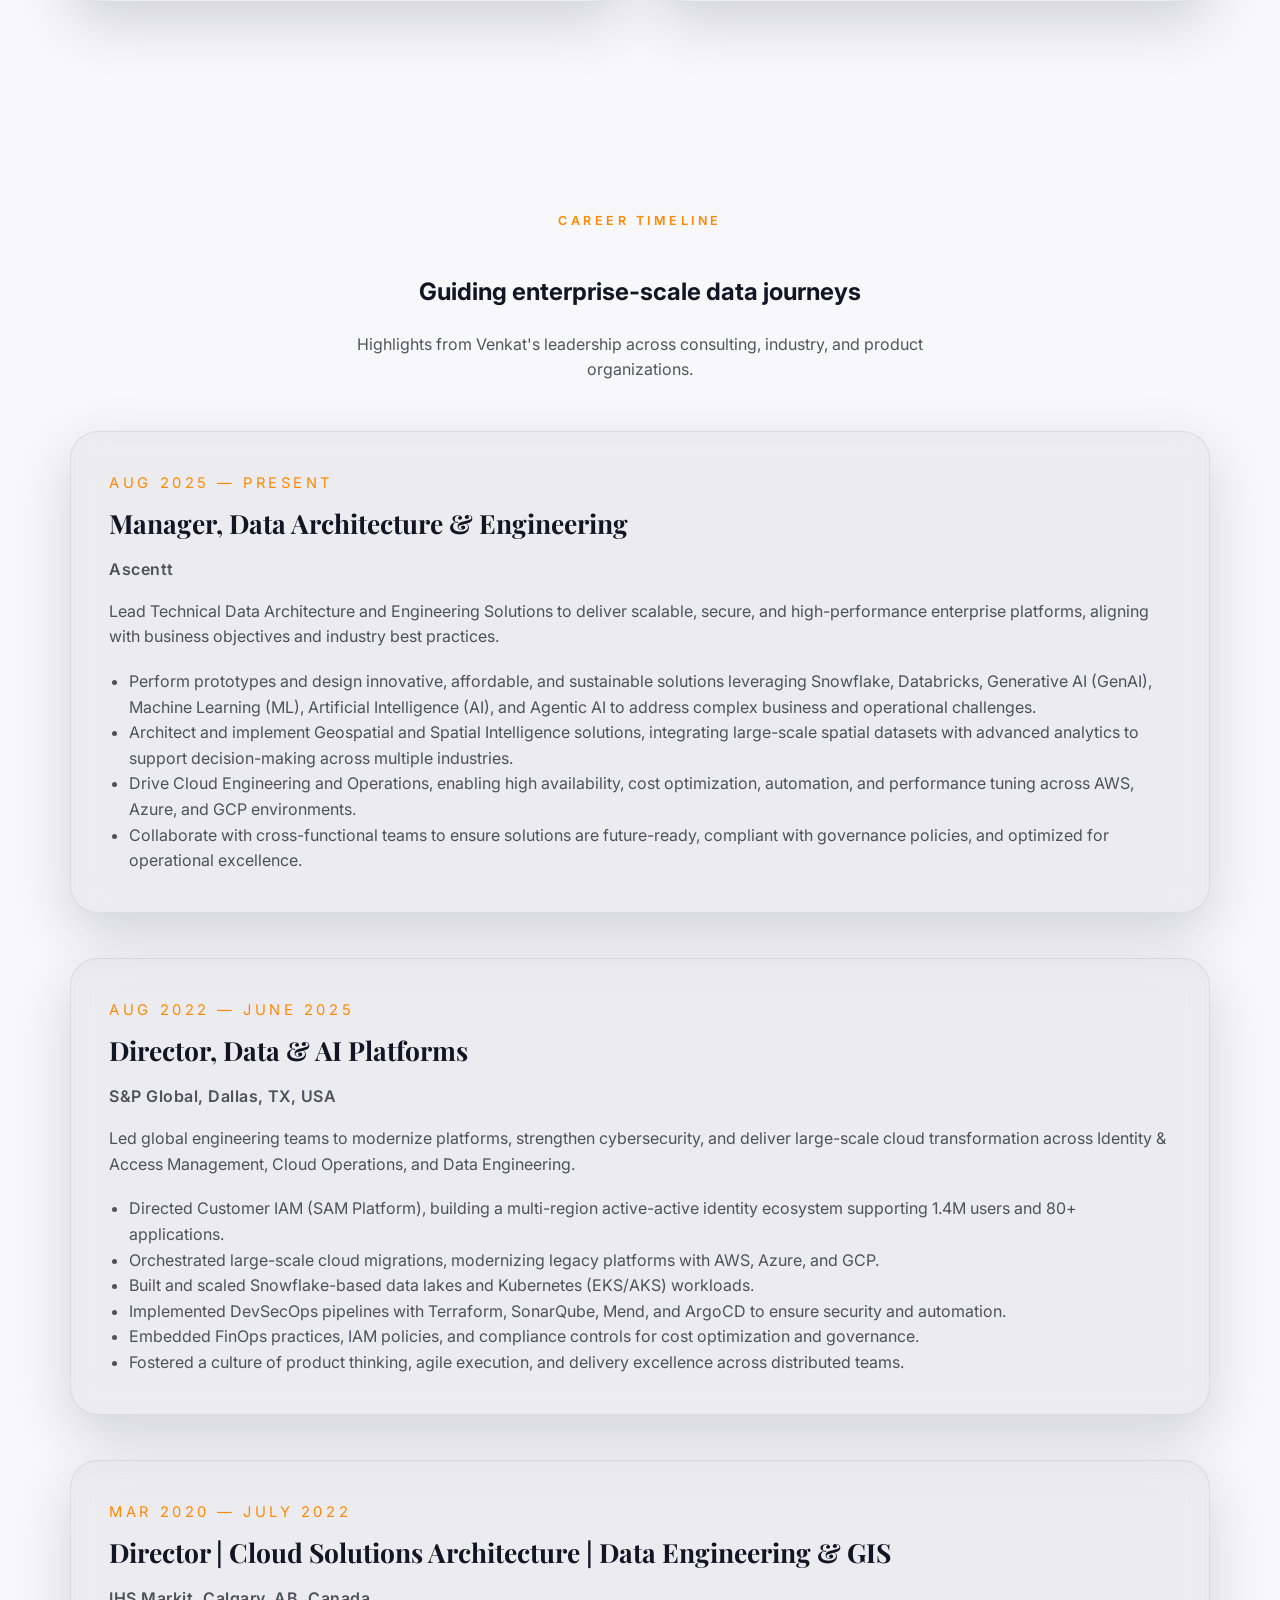
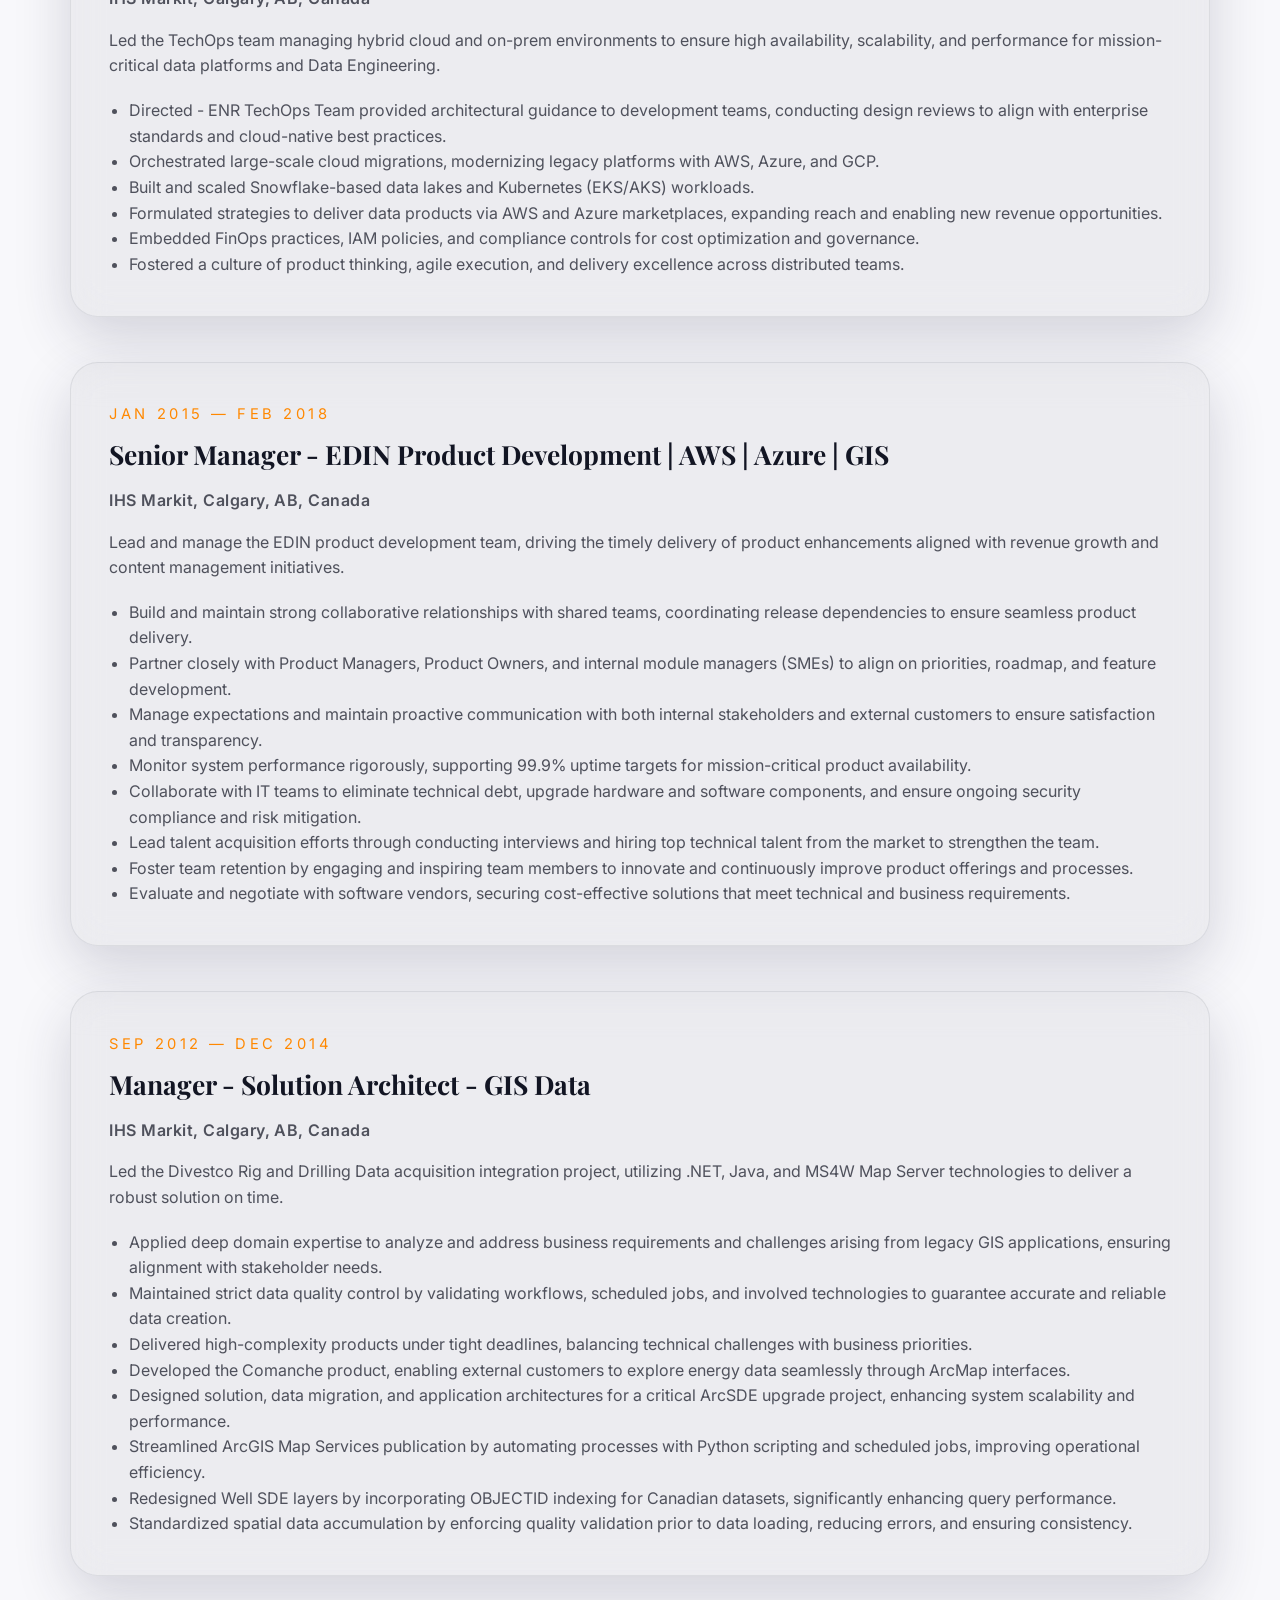
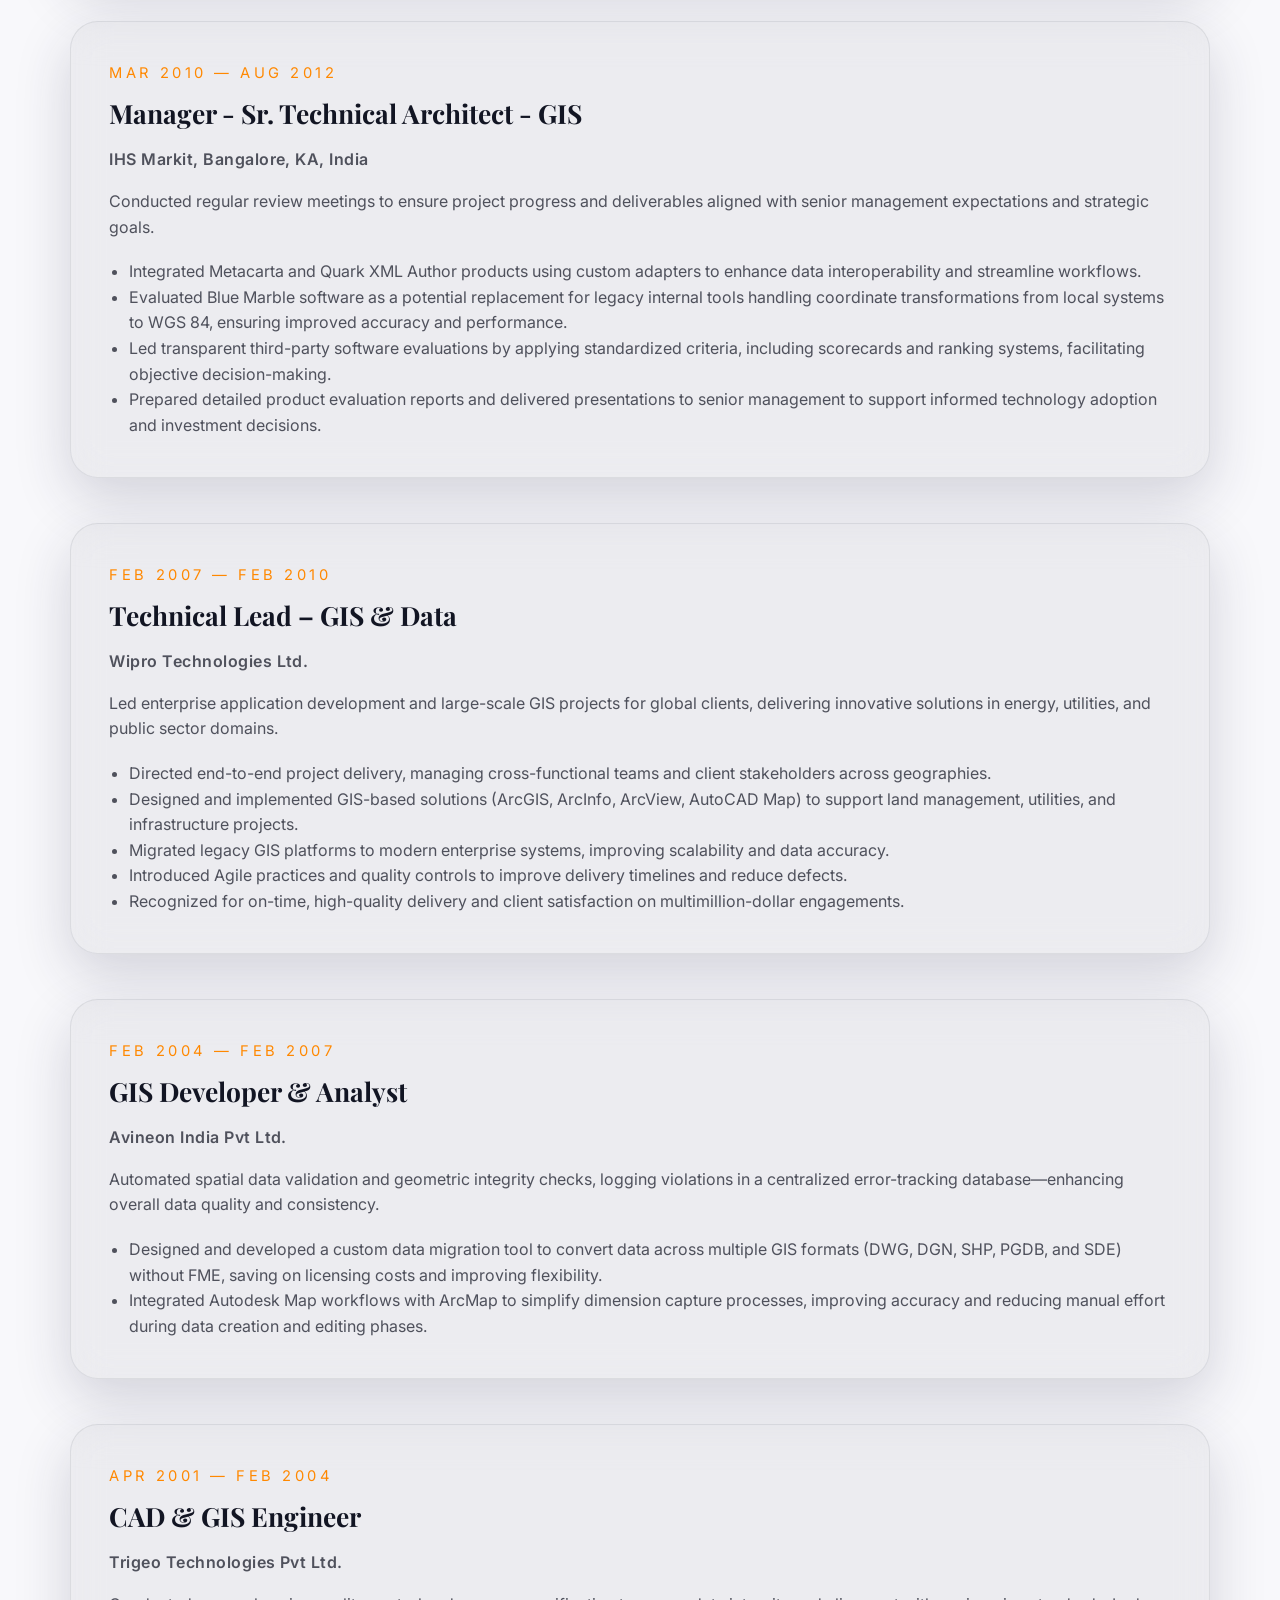
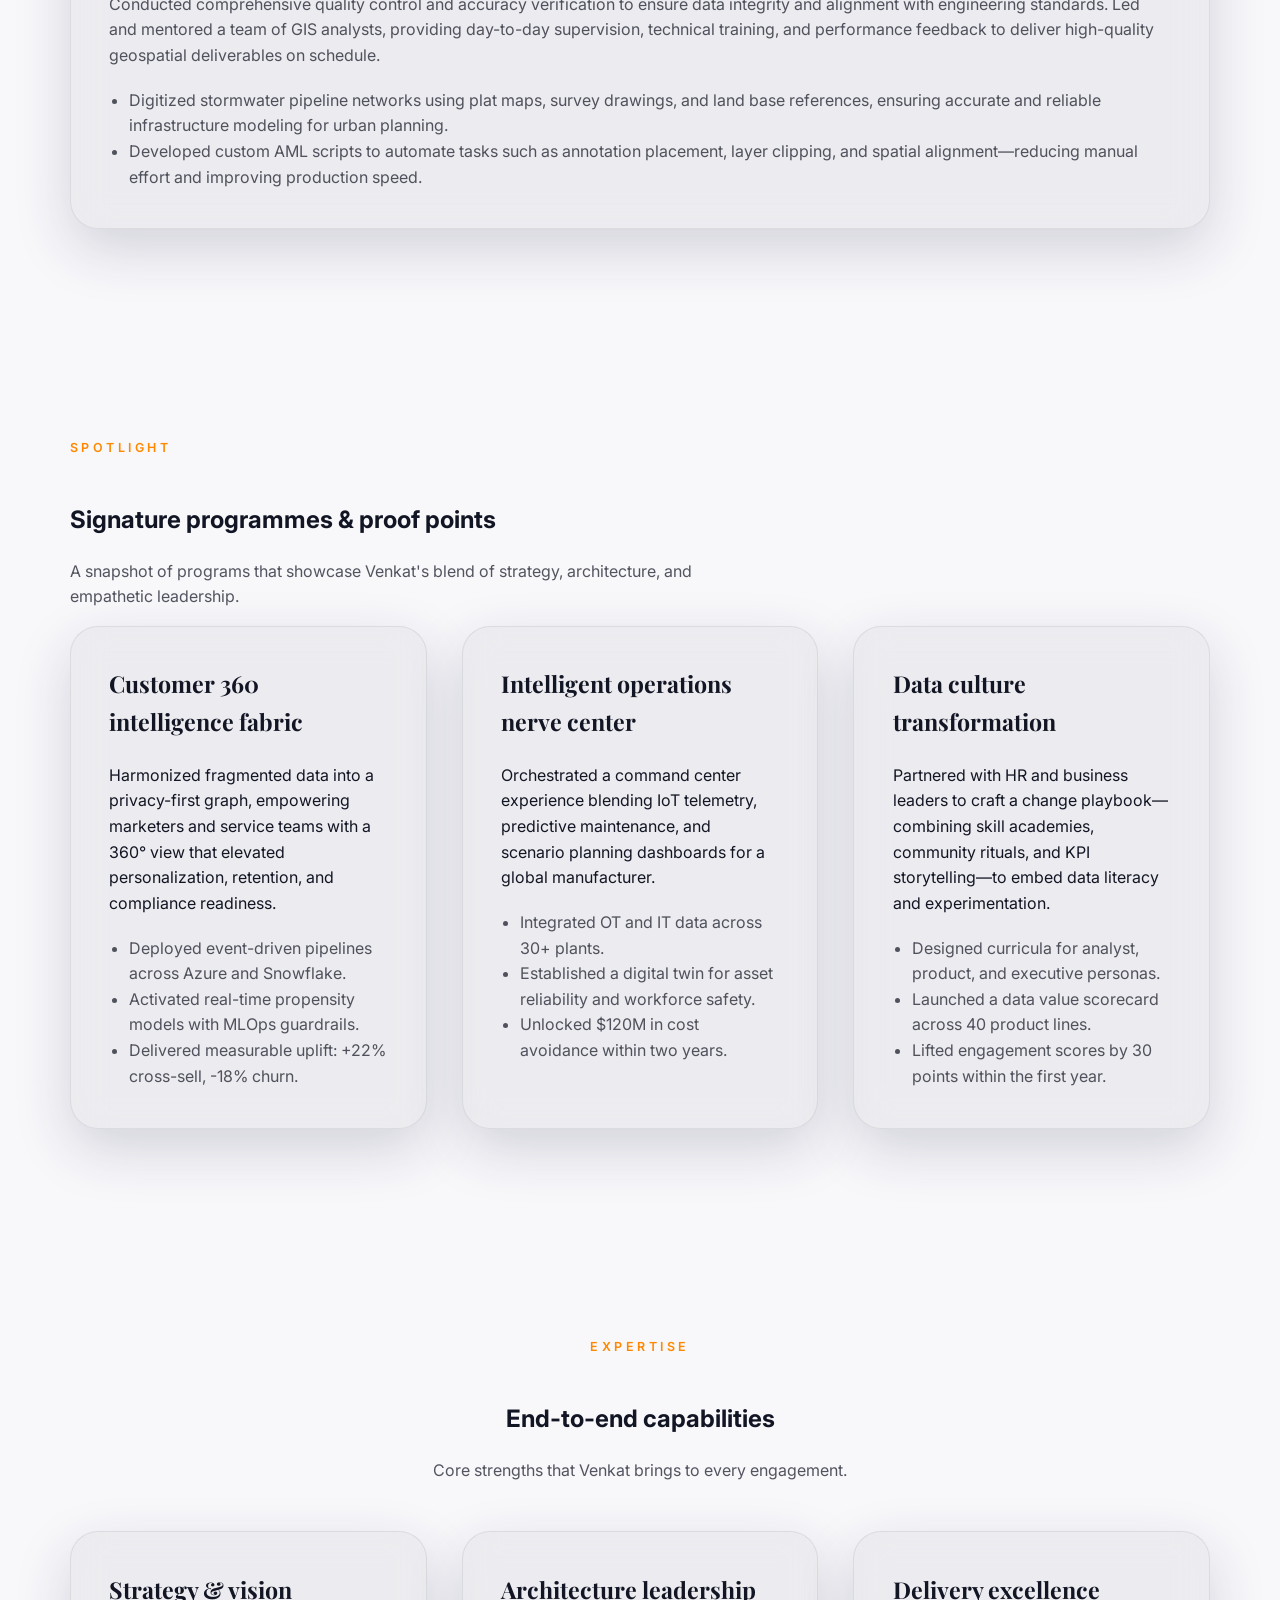
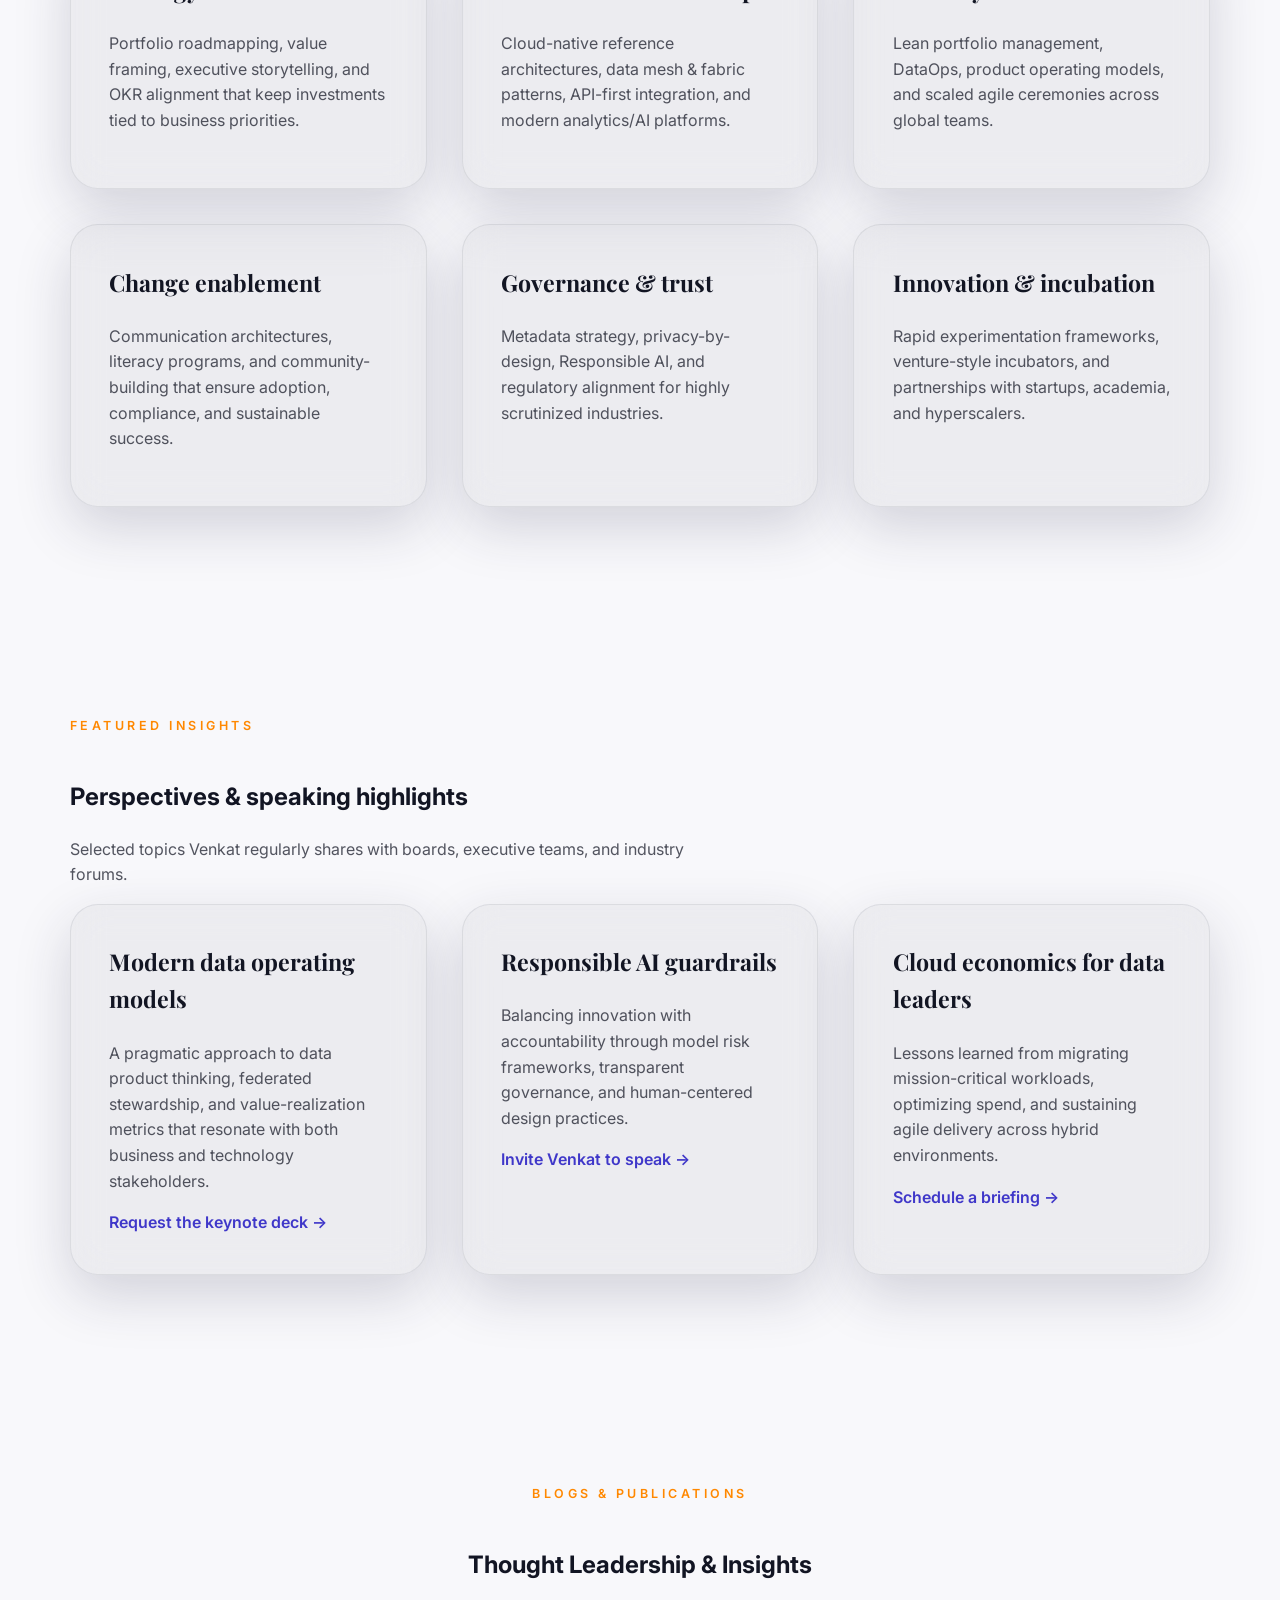
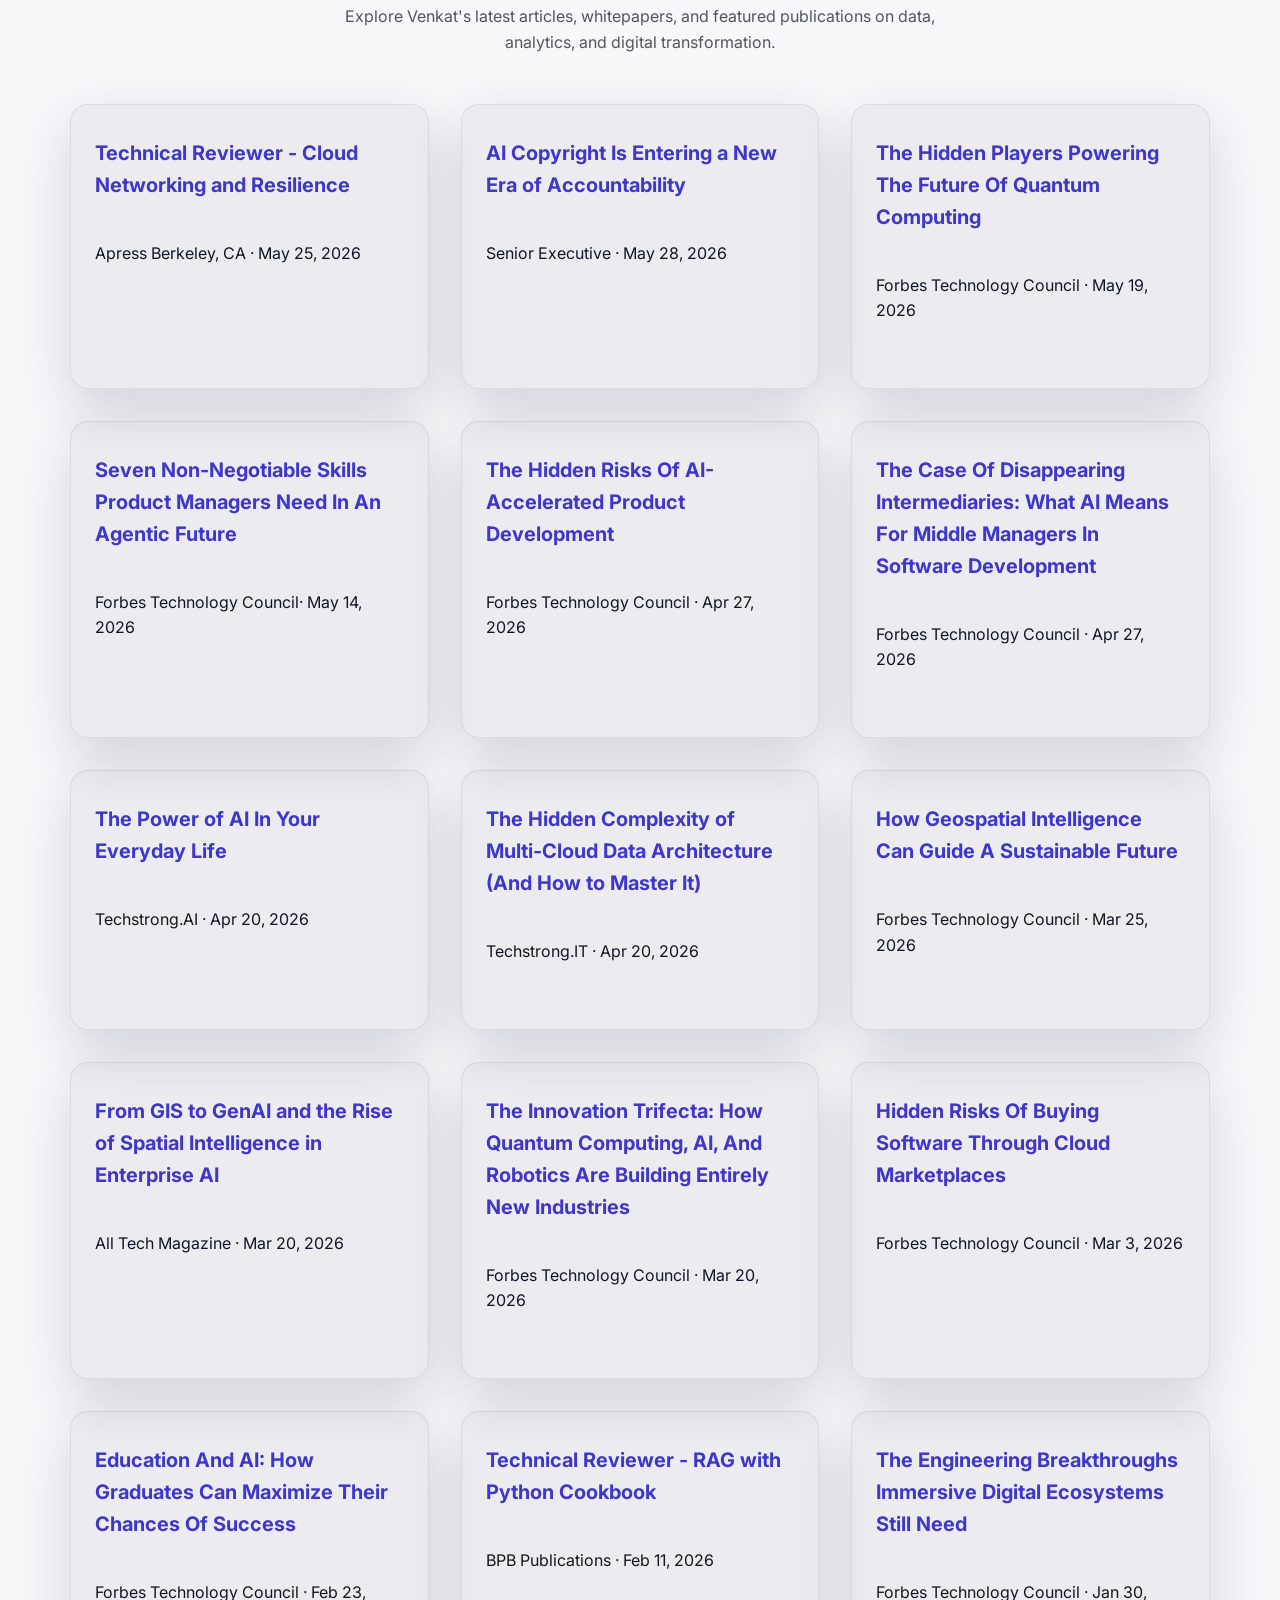
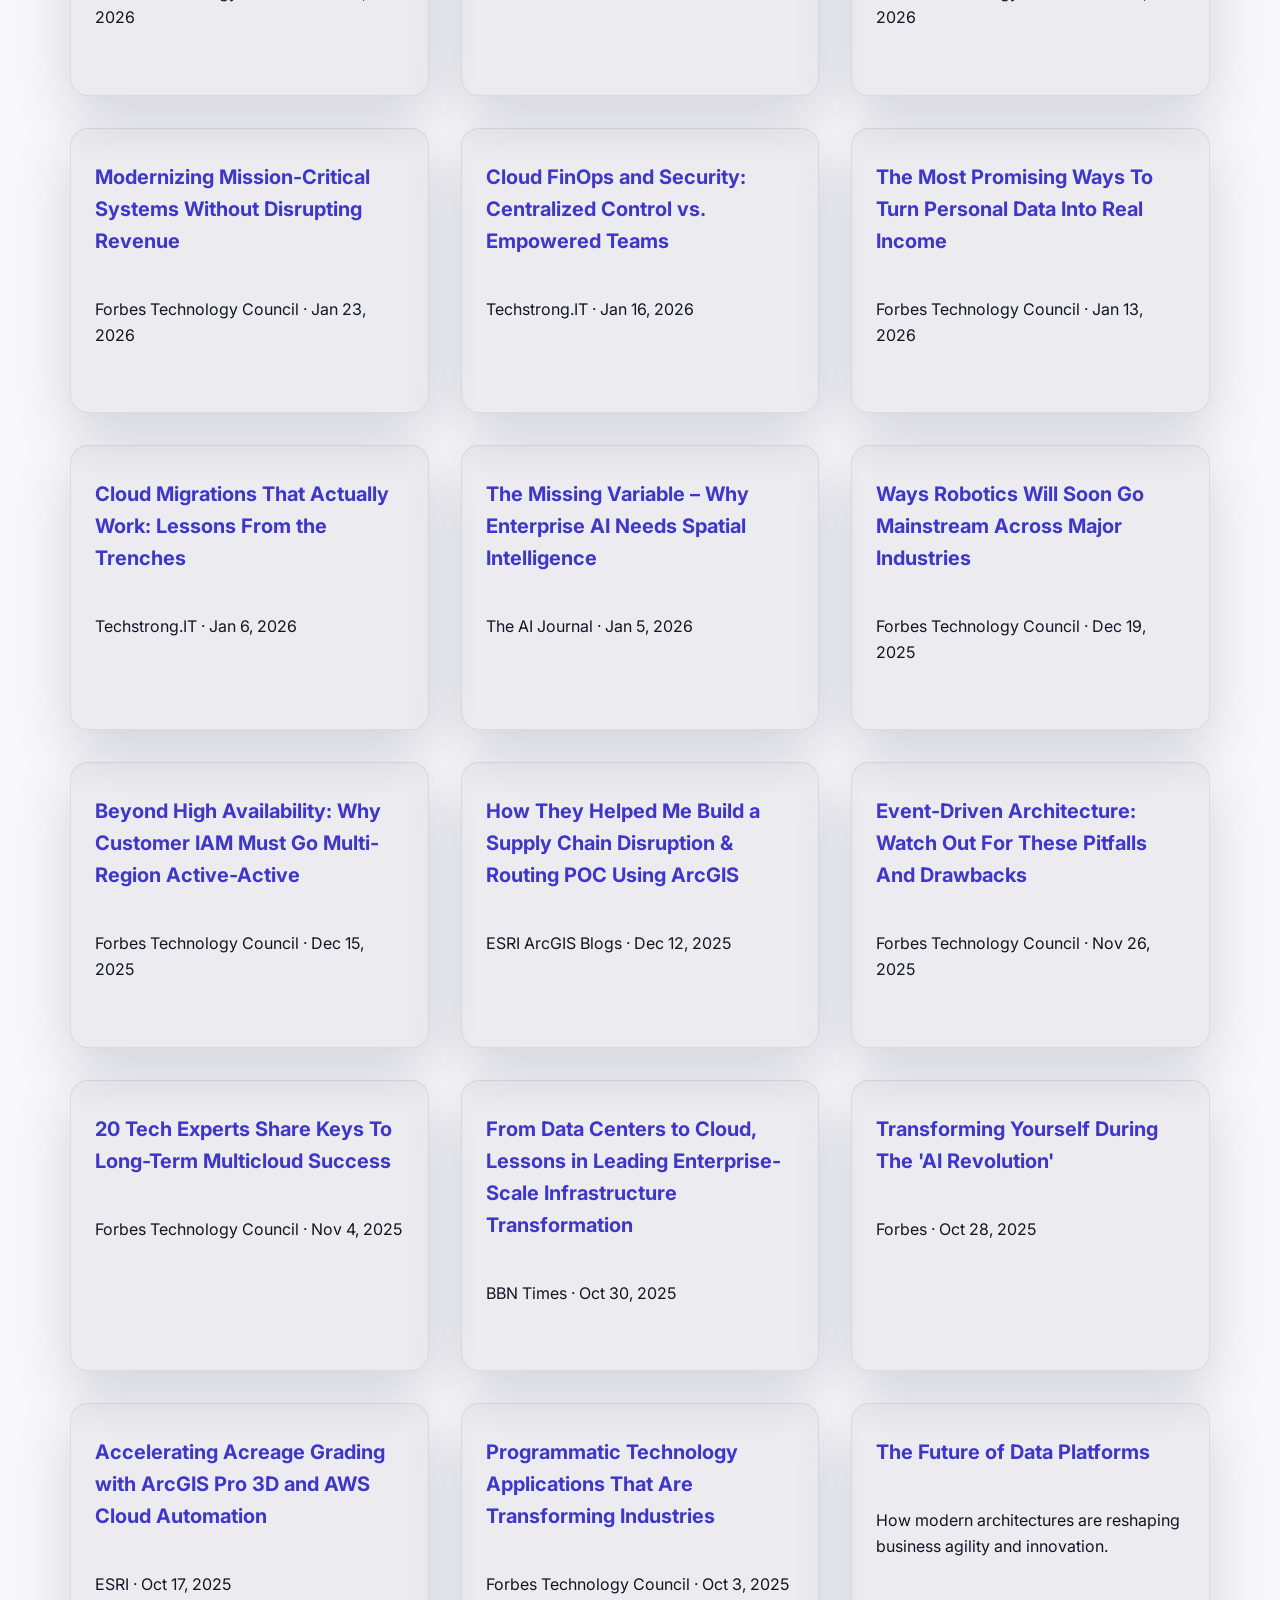
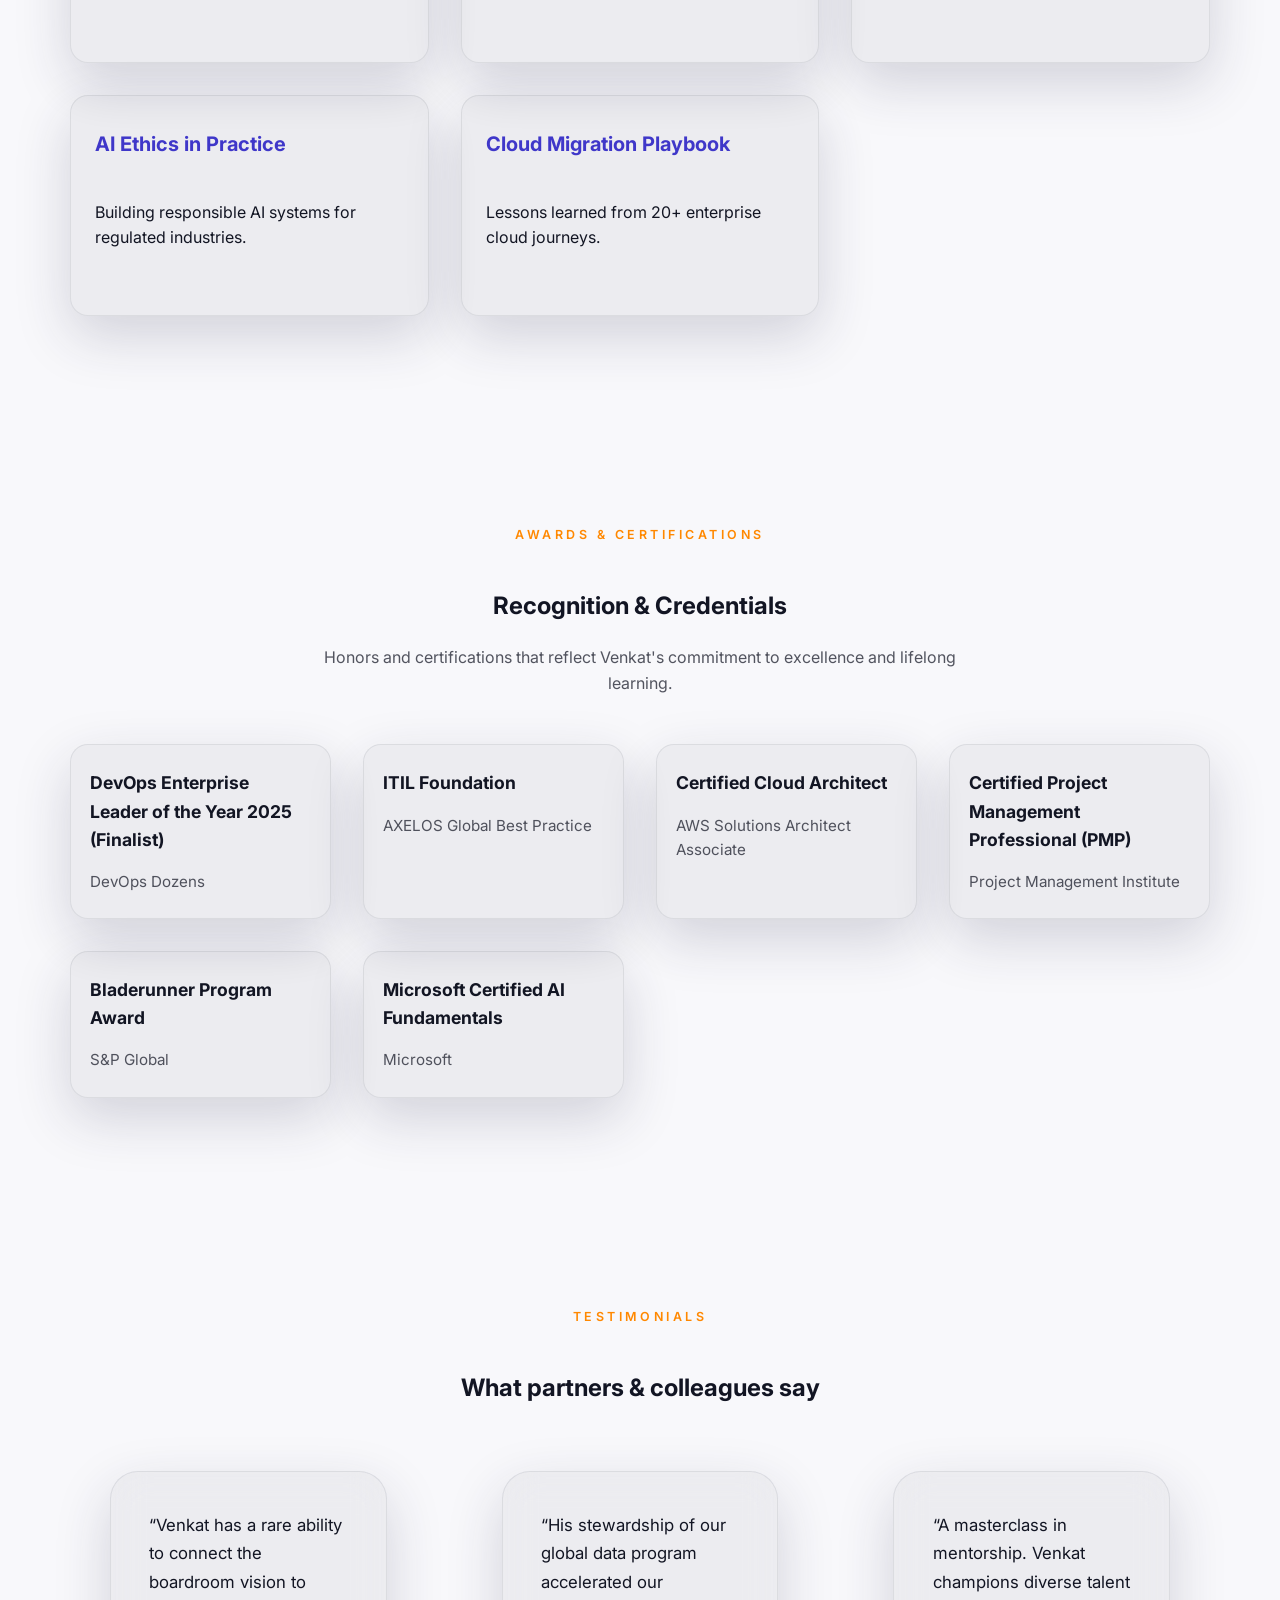
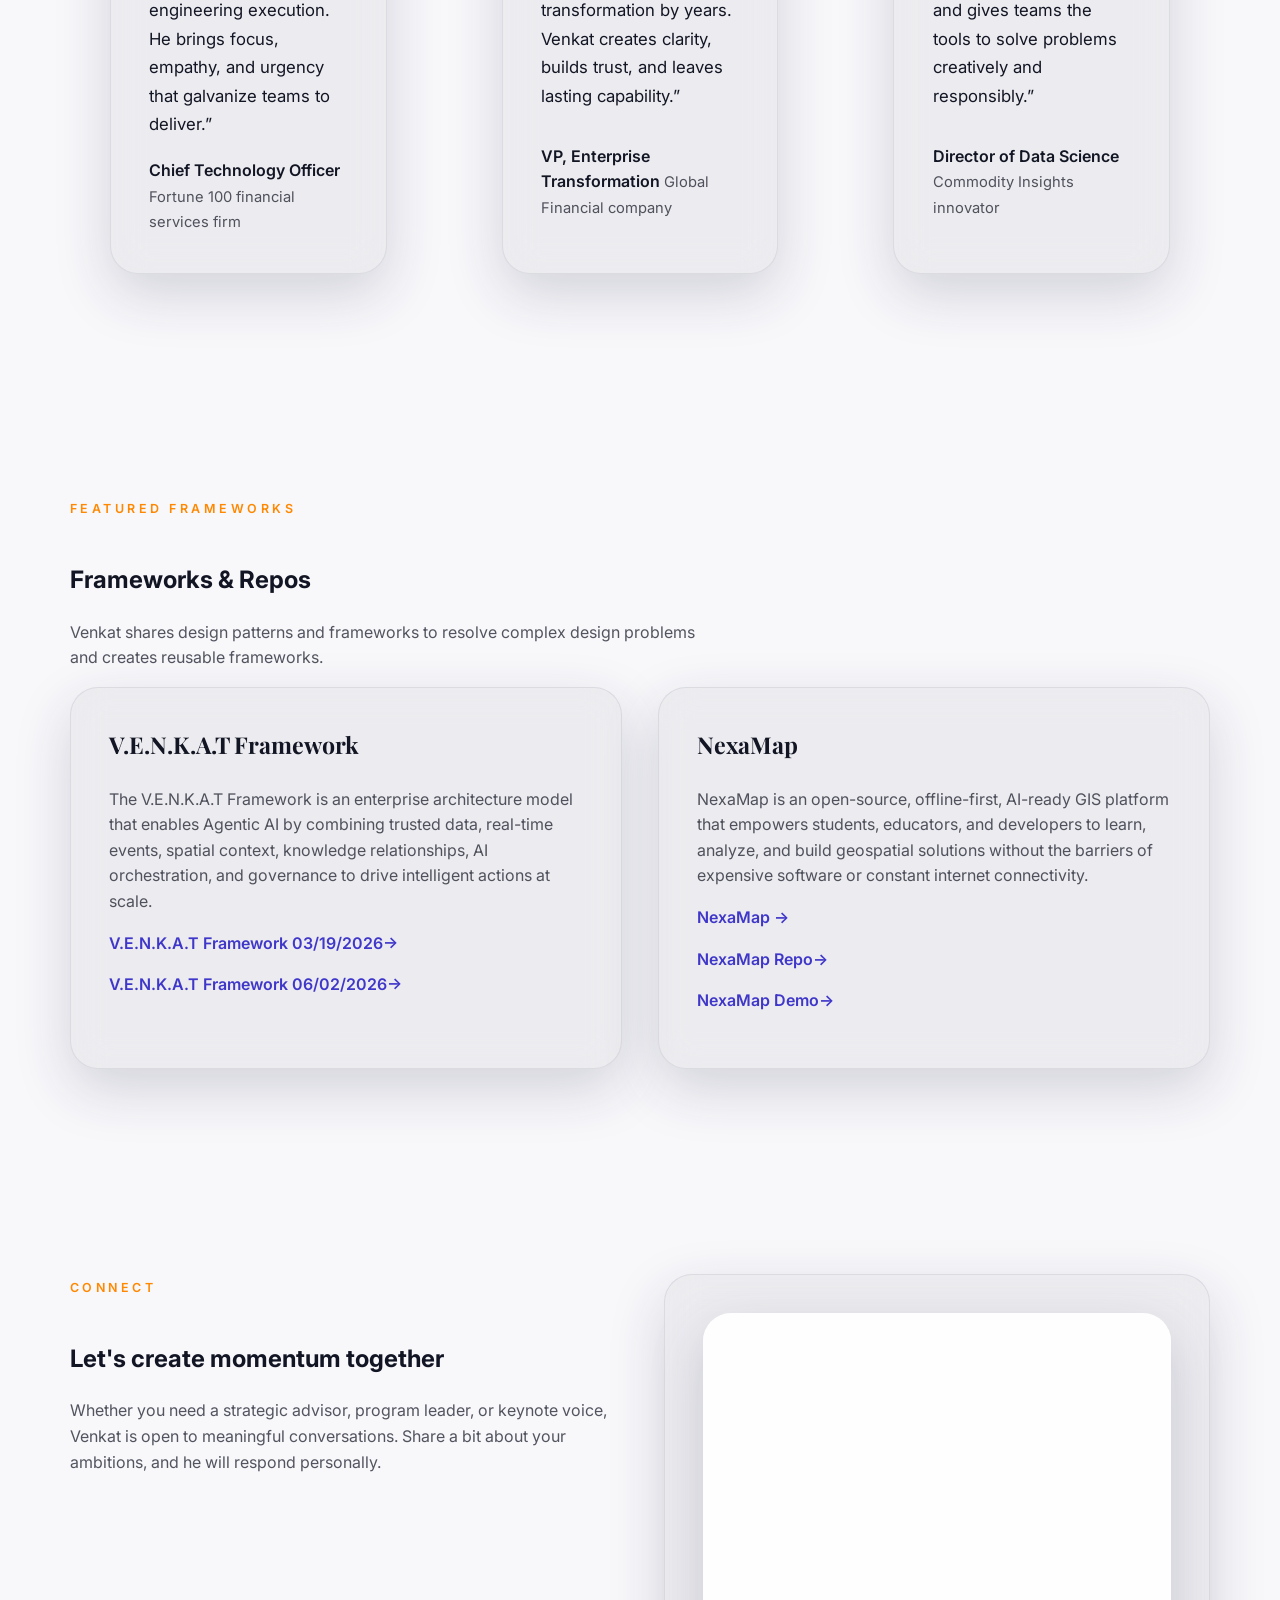
==== commit 371527b9: "Update index.html Updated profile pic" ====
--- a/index.html
+++ b/index.html
@@ -71,7 +71,7 @@
             <div class="portrait-ring">
               <div class="portrait-glow"></div>
               <div class="portrait-image">
-                <img src="assets/venkat.jpg" alt="Venkata Kondepati portrait" />
+                <img src="assets/Venkat.jpg" alt="Venkata Kondepati portrait" />
               </div>
             </div>
             <div class="portrait-caption">
